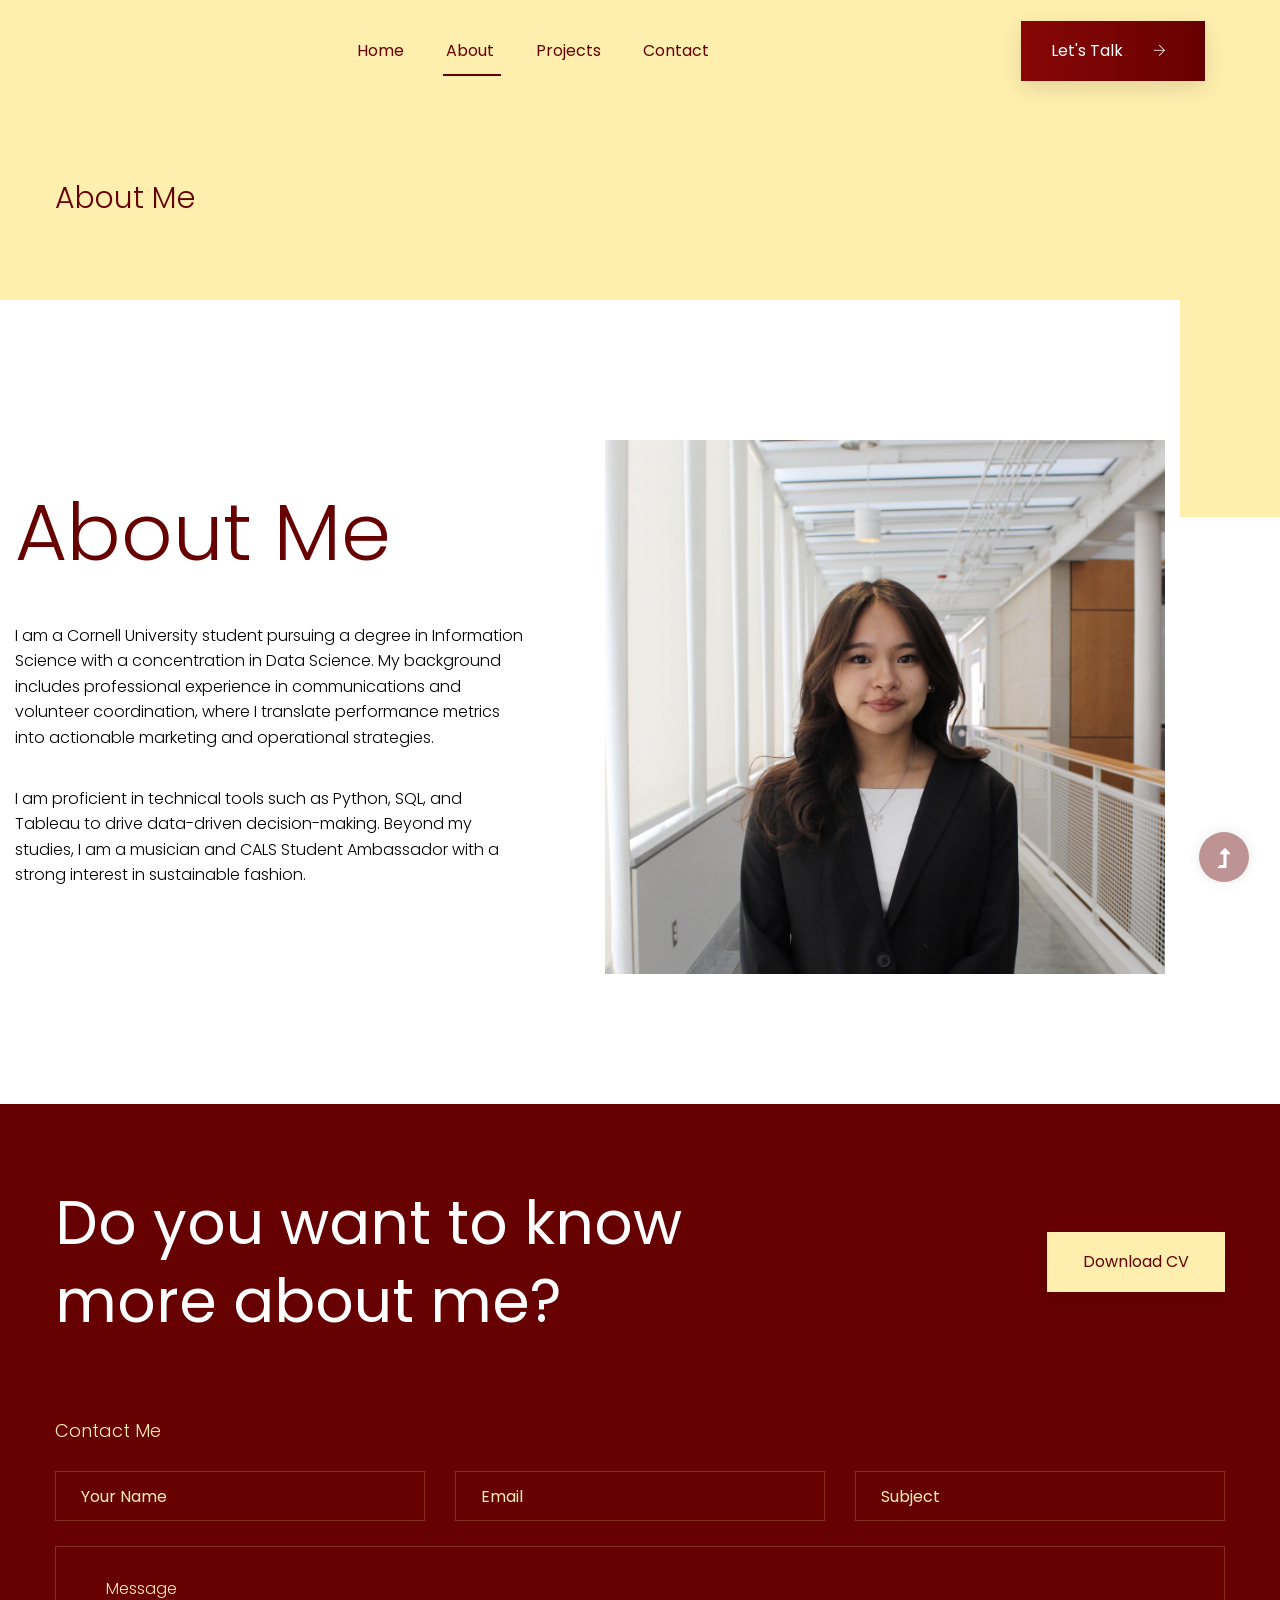
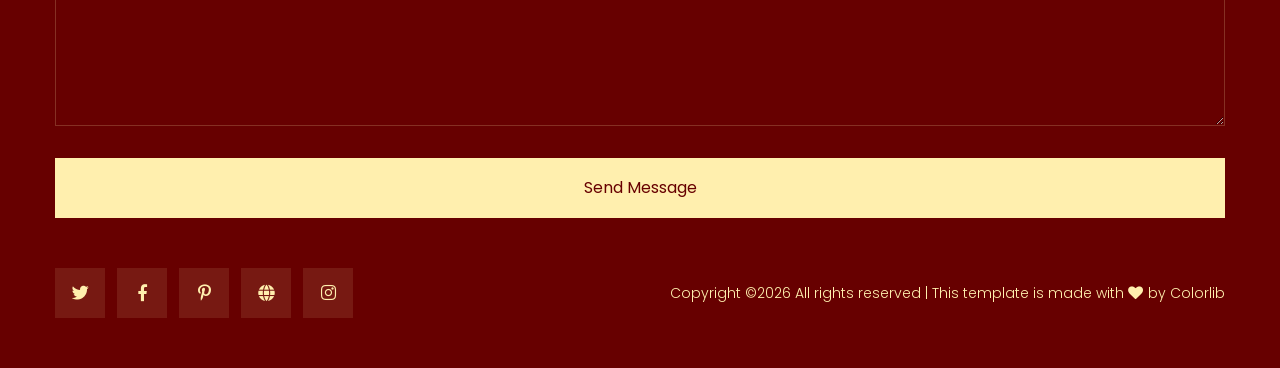
==== about.html @ 83c6fd97 "changesnew12" ====
<!doctype html>
<html class="no-js" lang="zxx">
<head>
    <meta charset="utf-8">
    <meta http-equiv="x-ua-compatible" content="ie=edge">
    <title>About | Elizabeth Hsu</title>
    <meta name="description" content="About Elizabeth Hsu, an Information Science student at Cornell University.">
    <meta name="viewport" content="width=device-width, initial-scale=1">
    <link rel="manifest" href="site.webmanifest">
    <link rel="shortcut icon" type="image/x-icon" href="assets/img/favicon.ico">

	<!-- CSS here -->
	<link rel="stylesheet" href="assets/css/bootstrap.min.css">
	<link rel="stylesheet" href="assets/css/owl.carousel.min.css">
	<link rel="stylesheet" href="assets/css/slicknav.css">
    <link rel="stylesheet" href="assets/css/flaticon.css">
    <link rel="stylesheet" href="assets/css/progressbar_barfiller.css">
    <link rel="stylesheet" href="assets/css/gijgo.css">
    <link rel="stylesheet" href="assets/css/animate.min.css">
    <link rel="stylesheet" href="assets/css/animated-headline.css">
	<link rel="stylesheet" href="assets/css/magnific-popup.css">
	<link rel="stylesheet" href="assets/css/fontawesome-all.min.css">
	<link rel="stylesheet" href="assets/css/themify-icons.css">
	<link rel="stylesheet" href="assets/css/slick.css">
	<link rel="stylesheet" href="assets/css/nice-select.css">
    <link rel="stylesheet" href="assets/css/style.css">
    
</head>
<body>
    <!-- ? Preloader Start -->
    <div id="preloader-active">
        <div class="preloader d-flex align-items-center justify-content-center">
            <div class="preloader-inner position-relative">
                <div class="preloader-circle"></div>
                <div class="preloader-img pere-text">
                    <img src="assets/img/logo/loder.png" alt="">
                </div>
            </div>
        </div>
    </div>
    <!-- Preloader Start -->
    <header>
        <div class="header-area header-transparent">
            <div class="main-header header-sticky">
                <div class="container-fluid">
                    <div class="menu-wrapper d-flex align-items-center justify-content-between">
                        <!-- Logo -->
                        <div class="logo">
                            <a href="index.html"><img src="assets/img/logo/logo.png" alt=""></a>
                        </div>
                        <!-- Main-menu -->
                        <div class="main-menu f-right d-none d-lg-block">
                            <nav>
                                <ul id="navigation">
                                    <li><a href="index.html">Home</a></li>
                                    <li class="active"><a href="about.html">About</a></li>
                                    <li><a href="portfolio.html">Projects</a></li>
                                                                        <li><a href="contact.html">Contact</a></li>
                                </ul>
                            </nav>
                        </div>          
                        <!-- Header-btn -->
                        <div class="header-info-right d-none d-lg-block">
                            <a href="#contact" class="btn header-btn">Let's Talk <i class="ti-arrow-right"></i></a>
                        </div>
                        <!-- Mobile Menu -->
                        <div class="col-12">
                            <div class="mobile_menu d-block d-lg-none"></div>
                        </div>
                    </div>
                </div>
            </div>
        </div>
        <!-- Header End -->
    </header>
    <main>
        <!--? Hero Area Start-->
        <div class="hero-area2 d-flex align-items-center">
            <div class="container">
                <div class="row ">
                    <div class="col-xl-12">
                        <!-- Hero Caption -->
                        <div class="hero-cap pt-100">
                            <h2>About Me</h2>
                        </div>
                    </div>
                </div>
            </div>
        </div>
        <!--Hero Area End-->
        <!--? About 1 Start-->
        <section class="about-area section-padding40">
        <div class="container">
            <div class="row align-items-center">
                <div class="col-xl-6 col-lg-6 col-md-10">
                    <div class="about-caption mb-50">
                        <!-- Section Tittle -->
                        <div class="section-tittle mb-35">
                            <h2>About Me</h2>
                        </div>
                        <p>I am a Cornell University student pursuing a degree in Information Science with a concentration in Data Science. My background includes professional experience in communications and volunteer coordination, where I translate performance metrics into actionable marketing and operational strategies.</p>
                        <p>I am proficient in technical tools such as Python, SQL, and Tableau to drive data-driven decision-making. Beyond my studies, I am a musician and CALS Student Ambassador with a strong interest in sustainable fashion.</p>
                    </div>
                </div>
                <div class="col-lg-6">
                    <div class="about-img">
                        <img src="./assets/img/headshot.jpg" alt="Headshot" class="img-fluid">
                    </div>
                </div>
            </div>

        </div>
        </section>
        <!-- About  End-->
    </main>
    <footer>
        <div class="footer-wrappr">
            <div class="footer-top">
                <!-- Want To work -->
                <section class="wantToWork-area ">
                    <div class="container">
                        <div class="wants-wrapper w-padding2">
                            <div class="row align-items-center justify-content-between">
                                <div class="col-xl-7 col-lg-9 col-md-8">
                                    <div class="wantToWork-caption wantToWork-caption2">
                                        <h2>Do you want to know more about me?</h2>
                                    </div>
                                </div>
                                <div class="col-xl-2 col-lg-3 col-md-4">
                                    <a href="#" class="btn white-btn f-right sm-left">Download CV</a>
                                </div>
                            </div>
                        </div>
                    </div>
                </section>
                <!-- Want To work End -->
                <div class="container">
                    <div class="row">
                        <div class="col-lg-12">
                            <!-- contact-form -->
                            <div id="contact" class="form-wrapper">
                                <div class="row ">
                                    <div class="col-xl-12">
                                        <div class="small-tittle mb-30">
                                            <h4>Contact Me</h4>
                                        </div>
                                    </div>
                                </div>
                                <form id="contact-form" action="#" method="POST">
                                    <div class="row">
                                        <div class="col-lg-4 col-md-6">
                                            <div class="form-box user-icon mb-25">
                                                <input type="text" name="name" placeholder="Your name">
                                            </div>
                                        </div>
                                        <div class="col-lg-4 col-md-6">
                                            <div class="form-box email-icon mb-25">
                                                <input type="text" name="email" placeholder="Email">
                                            </div>
                                        </div>
                                        <div class="col-lg-4 col-md-6">
                                            <div class="form-box email-icon mb-25">
                                                <input type="text" name="email" placeholder="Subject">
                                            </div>
                                        </div>
                                        <div class="col-lg-12">
                                            <div class="form-box message-icon mb-25">
                                                <textarea name="message" id="message" placeholder="Message"></textarea>
                                            </div>
                                            <div class="submit-info">
                                                <button class="submit-btn2" type="submit">Send Message</button>
                                            </div>
                                        </div>
                                    </div>
                                </form> 
                            </div>
                        </div>
                    </div>
                </div>
            </div>
            <!-- footer-bottom area -->
            <div class="footer-bottom-area">
                <div class="container">
                    <div class="footer-border">
                        <div class="row align-items-center">
                            <div class="col-xl-4 col-lg-4">
                                <div class="footer-social">
                                    <a href="#"><i class="fab fa-twitter"></i></a>
                                    <a href="https://bit.ly/sai4ull"><i class="fab fa-facebook-f"></i></a>
                                    <a href="#"><i class="fab fa-pinterest-p"></i></a>
                                    <a href="#"><i class="fas fa-globe"></i></a>
                                    <a href="#"><i class="fab fa-instagram"></i></a>
                                </div>
                            </div>
                            <div class="col-xl-8 col-lg-8">
                                <div class="footer-copy-right f-right">
                                    <p><!-- Link back to Colorlib can't be removed. Template is licensed under CC BY 3.0. -->
  Copyright &copy;<script>document.write(new Date().getFullYear());</script> All rights reserved | This template is made with <i class="fa fa-heart" aria-hidden="true"></i> by <a href="https://colorlib.com" target="_blank">Colorlib</a>
  <!-- Link back to Colorlib can't be removed. Template is licensed under CC BY 3.0. --></p>
                                </div>
                            </div>
                        </div>
                    </div>
                </div>
            </div>
        </div>
    </footer>
    <!-- Scroll Up -->
    <div id="back-top" >
        <a title="Go to Top" href="#"> <i class="fas fa-level-up-alt"></i></a>
    </div>
    <!-- JS here -->

    <script src="./assets/js/vendor/modernizr-3.5.0.min.js"></script>
    <!-- Jquery, Popper, Bootstrap -->
    <script src="./assets/js/vendor/jquery-1.12.4.min.js"></script>
    <script src="./assets/js/popper.min.js"></script>
    <script src="./assets/js/bootstrap.min.js"></script>
    <!-- Jquery Mobile Menu -->
    <script src="./assets/js/jquery.slicknav.min.js"></script>

    <!-- Jquery Slick , Owl-Carousel Plugins -->
    <script src="./assets/js/owl.carousel.min.js"></script>
    <script src="./assets/js/slick.min.js"></script>
    <!-- One Page, Animated-HeadLin -->
    <script src="./assets/js/wow.min.js"></script>
    <script src="./assets/js/animated.headline.js"></script>
    <script src="./assets/js/jquery.magnific-popup.js"></script>

    <!-- Date Picker -->
    <script src="./assets/js/gijgo.min.js"></script>
    <!-- Nice-select, sticky -->
    <script src="./assets/js/jquery.nice-select.min.js"></script>
    <script src="./assets/js/jquery.sticky.js"></script>
    <!-- Progress -->
    <script src="./assets/js/jquery.barfiller.js"></script>
    
    <!-- counter , waypoint,Hover Direction -->
    <script src="./assets/js/jquery.counterup.min.js"></script>
    <script src="./assets/js/waypoints.min.js"></script>
    <script src="./assets/js/jquery.countdown.min.js"></script>
    <script src="./assets/js/hover-direction-snake.min.js"></script>

    <!-- contact js -->
    <script src="./assets/js/contact.js"></script>
    <script src="./assets/js/jquery.form.js"></script>
    <script src="./assets/js/jquery.validate.min.js"></script>
    <script src="./assets/js/mail-script.js"></script>
    <script src="./assets/js/jquery.ajaxchimp.min.js"></script>
    
    <!-- Jquery Plugins, main Jquery -->	
    <script src="./assets/js/plugins.js"></script>
    <script src="./assets/js/main.js"></script>


    
    </body>
</html>
---- assets/css/progressbar_barfiller.css ----
/* Custom Code skills */
.single-skill{
  display: flex;
}

.single-skill span {
	color: #79838b;
	font-size: 13px;
	font-weight: 300;
	letter-spacing: 0;
	margin-bottom: 14px;
	display: block;
}
.single-skill .bar-progress {
	width: 100%;
}
.single-skill .bar-title {
  width: 20%;
  margin-bottom: 19px;
}

.skills-content {
  padding-top: 200px;
  padding-left: 70px;
}

.skills-shape-bg {
  height: 651px;
  width: 868px;
  position: absolute;
  content: "";
  border: 2px solid #4d4d4d;
  left: 40%;
  top: 255px;
}

.skills-shape-bg::before {
  position: absolute;
  content: "";
  height: 465px;
  width: 300px;
  border: 2px solid #4d4d4d;
  left: -35%;
  top: 50%;
  transform: translateY(-50%);
  border-right: 0;
}



/* Default */
.barfiller {
	width: 100%;
	height: 10px;
	background: #f6f9fc;
  position: relative;
  border-radius: 5px;
}

.barfiller .fill {
  display: block;
  position: relative;
  width: 0px;
  height: 100%;
  background: #333;
  z-index: 1;
  border-radius: 5px;
}

.barfiller .tipWrap { display: none; }

.barfiller .tip {
  margin-top: -28px;
  padding: 2px 4px;
  font-size: 16px;
  color: #09cc7f;
  left: 0px;
  position: absolute;
  z-index: 2;
  background: transparent;
  font-weight: 800;
}

.barfiller .tip:after {
  border: solid;
  border-color: rgba(0,0,0,.8) transparent;
  border-width: 6px 6px 0 6px;
  content: "";
  display: block;
  position: absolute;
  left: 9px;
  top: 100%;
  z-index: 9;
  display: none;
  
}
---- assets/css/gijgo.css ----
.gj-button {
    background-color: #f5f5f5;
    border: 1px solid #ddd;
    color: #000;
    border-radius: 3px;
    padding: 6px 10px;
    cursor: pointer;
}

.gj-unselectable {
    -webkit-touch-callout: none;
    -webkit-user-select: none;
    -khtml-user-select: none;
    -moz-user-select: none;
    -ms-user-select: none;
    user-select: none;
}

.gj-row {
    display: -webkit-box;
    display: -ms-flexbox;
    display: flex;
    -ms-flex-wrap: wrap;
    flex-wrap: wrap;
}

.gj-margin-left-5 {
    margin-left: 5px;
}

.gj-margin-left-10 {
    margin-left: 10px;
}

.gj-width-full {
    width: 100%;
}

.gj-cursor-pointer {
    cursor: pointer;
}

.gj-text-align-center {
    text-align: center;
}

.gj-font-size-16 {
    font-size: 16px;
}

.gj-hidden {
    display: none;
}

/** Material Design */
.gj-button-md {
    background: 0 0;
    border: none;
    border-radius: 2px;
    color: rgba(0, 0, 0, 0.87);
    position: relative;
    height: 36px;
    margin: 0;
    min-width: 64px;
    padding: 0 16px;
    display: inline-block;
    font-family: "Roboto","Helvetica","Arial",sans-serif;
    font-size: 1rem;
    font-weight: 500;
    text-transform: uppercase;
    letter-spacing: 0;
    overflow: hidden;
    will-change: box-shadow;
    transition: box-shadow .2s cubic-bezier(.4,0,1,1),background-color .2s cubic-bezier(.4,0,.2,1),color .2s cubic-bezier(.4,0,.2,1);
    outline: none;
    cursor: pointer;
    text-decoration: none;
    text-align: center;
    line-height: 36px;
    vertical-align: middle;
    overflow: hidden;
    -webkit-user-select: none;
    -moz-user-select: none;
    -ms-user-select: none;
    user-select: none;
}

.gj-button-md:hover {
    background-color: rgba(158,158,158,.2);
}

.gj-button-md:disabled {
    color: rgba(0,0,0,.26);
    background: 0 0;
}

.gj-button-md .material-icons,
.gj-button-md .gj-icon {
    vertical-align: middle;
    /*font-size: 1.3rem;
    margin-right: 4px;*/
}

.gj-button-md.gj-button-md-icon {
    width: 24px;
    height: 31px;
    min-width: 24px;
    padding: 0px;
    display: table;
}

.gj-button-md.gj-button-md-icon .material-icons,
.gj-button-md.gj-button-md-icon .gj-icon {
    display: table-cell;
    margin-right: 0px;
    width: 24px;
    height: 24px;
}

.gj-button-md.active {
    background-color: rgba(158,158,158,.4);
}

.gj-button-md-group {
    position: relative;
    display: inline-block;
    vertical-align: middle;
}
.gj-textbox-md {
	/* border: none; */
	/* border-bottom: 1px solid rgba(0,0,0,.42); */
	display: block;
	font-family: "Helvetica","Arial",sans-serif;
	font-size: 16px;
	line-height: 16px;
	/* padding: 4px 0px; */
	margin: 0;
	/* width: 100%; */
	background: 0 0;
	/* text-align: ; */
	color: rgba(0,0,0,.87);
	padding-left: 44px;
	border: 1px solid #dca73a;
	/* padding: 15px 15px; */
	/* text-align: center; */
	width: 177px;
	height: 55px;
	border-radius: 5px;
}
.gj-textbox-md:focus,
.gj-textbox-md:active {
    /* border-bottom: 2px solid rgba(0,0,0,.42); */
    outline: none;
}

.gj-textbox-md::placeholder {
    color: #8e8e8e;
}

.gj-textbox-md:-ms-input-placeholder {
    color: #8e8e8e;
}

.gj-textbox-md::-ms-input-placeholder {
    color: #8e8e8e;
}

.gj-md-spacer-24 {
    min-width: 24px;
    width: 24px;
    display: inline-block;
}

.gj-md-spacer-32 {
    min-width: 32px;
    width: 32px;
    display: inline-block;
}

.gj-modal {
    position: fixed;
    top: 0;
    right: 0;
    bottom: 0;
    left: 0;
    z-index: 1203;
    display: none;
    overflow: hidden;
    -webkit-overflow-scrolling: touch;
    outline: 0;
    background-color: rgba(0, 0, 0, 0.54118);
    transition: 200ms ease opacity;
    will-change: opacity;
}

/* List */
ul.gj-list li [data-role="wrapper"] {
    display: table;
    width: 100%;
}

ul.gj-list li [data-role="checkbox"] {
    display: table-cell;
    vertical-align:middle;
    text-align:center;
}

ul.gj-list li [data-role="image"] {
    display: table-cell;
    vertical-align:middle;
    text-align:center;
}

ul.gj-list li [data-role="display"] {
    display: table-cell;
    vertical-align:middle;
    cursor: pointer;
}

ul.gj-list li [data-role="display"]:empty:before {
  content: "\200b"; /* unicode zero width space character */
}

/* List - Bootstrap */
ul.gj-list-bootstrap {
    padding-left: 0px;
    margin-bottom: 0px;
}

ul.gj-list-bootstrap li {
    padding: 0px;
}

ul.gj-list-bootstrap li [data-role="wrapper"] {
    padding: 0px 10px;
}

ul.gj-list-bootstrap li [data-role="checkbox"] {
    width: 24px;
    padding: 3px;
}

ul.gj-list-bootstrap li [data-role="image"] {
    width: 24px;
    height: 24px;
}

ul.gj-list-bootstrap li [data-role="display"] {
    padding: 8px 0px 8px 4px;
}

.list-group-item.active ul li, .list-group-item.active:focus ul li, .list-group-item.active:hover ul li {
    text-shadow: none;
    color:initial;
}

/* List - Material Design */
ul.gj-list-md {
    padding: 0px;
    list-style: none;
    list-style-type: none;
    line-height: 24px;
    letter-spacing: 0;
    color: #616161; /* Gray 700 */
}

ul.gj-list-md li {
    display: list-item;
    list-style-type: none;
    padding: 0px;
    min-height: unset;
    box-sizing: border-box;
    align-items: center;
    cursor: default;
    overflow: hidden;

    font-family: "Roboto","Helvetica","Arial",sans-serif;
    font-size: 16px;
    font-weight: 400;
    letter-spacing: .04em;
    line-height: 1;
    
    -webkit-flex-direction: row;
    -ms-flex-direction: row;
    flex-direction: row;
    -webkit-flex-wrap: nowrap;
    -ms-flex-wrap: nowrap;
    flex-wrap: nowrap;
}

ul.gj-list-md li [data-role="checkbox"] {
    height: 24px;
    width: 24px;
}

ul.gj-list-md li [data-role="image"] {
    height: 24px;
    width: 24px;
}

ul.gj-list-md li [data-role="display"] {
    padding: 8px 0px 8px 5px;
    order: 0;
    flex-grow: 2;
    text-decoration: none;
    box-sizing: border-box;
    align-items: center;
    text-align: left;
    color: rgba(0,0,0,.87);
}

ul.gj-list-md li.disabled>[data-role="wrapper"]>[data-role="display"] {
    color: #9E9E9E; /* Gray 500 */
}

.gj-list-md-active {
    background: #e0e0e0;
    color: #3f51b5;
}


/* Picker */
.gj-picker {
    position: absolute;
    z-index: 1203;
    background-color: #fff;
}

.gj-picker .selected {
    color: #fff;
}

/* Material Design */
.gj-picker-md {
    font-family: "Roboto","Helvetica","Arial",sans-serif;
    font-size: 16px;
    font-weight: 400;
    letter-spacing: .04em;
    line-height: 1;
    color: rgba(0,0,0,.87);
    border: 1px solid #E0E0E0;
}

.gj-modal .gj-picker-md {
    border: 0px;
}

.gj-picker-md [role="header"] {
    color: rgba(255, 255, 255, 0.54);
    display: flex;
    background: #2196f3;
    align-items: baseline;
    user-select: none;
    justify-content: center;
}

.gj-picker-md [role="footer"] {
    float: right;
    padding: 10px;
}

.gj-picker-md [role="footer"] button.gj-button-md {
    color: #2196f3;
    font-weight: bold;
    font-size: 13px;
}

/* Bootstrap */
.gj-picker-bootstrap {
    border-radius: 4px;
    border: 1px solid #E0E0E0;
}

.gj-picker-bootstrap .selected {
    color: #888;
}

.gj-picker-bootstrap [role="header"] {
    background: #eee;
    color: #AAA;
}
@font-face {
    font-family: 'gijgo-material';
    src: url('../fonts/gijgo-material.eot?235541');
    src: url('../fonts/gijgo-material.eot?235541#iefix') format('embedded-opentype'), url('../fonts/gijgo-material.ttf?235541') format('truetype'), url('../fonts/gijgo-material.woff?235541') format('woff'), url('../fonts/gijgo-material.svg?235541#gijgo-material') format('svg');
    font-weight: normal;
    font-style: normal;
}

.gj-icon {
    /* use !important to prevent issues with browser extensions that change fonts */
    font-family: 'gijgo-material' !important;
    font-size: 24px;
    speak: none;
    font-style: normal;
    font-weight: normal;
    font-variant: normal;
    text-transform: none;
    line-height: 1;
    /* Enable Ligatures ================ */
    letter-spacing: 0;
    -webkit-font-feature-settings: "liga";
    -moz-font-feature-settings: "liga=1";
    -moz-font-feature-settings: "liga";
    -ms-font-feature-settings: "liga" 1;
    font-feature-settings: "liga";
    -webkit-font-variant-ligatures: discretionary-ligatures;
    font-variant-ligatures: discretionary-ligatures;
    /* Better Font Rendering =========== */
    -webkit-font-smoothing: antialiased;
    -moz-osx-font-smoothing: grayscale;
}

.gj-icon.undo:before {
    content: "\e900";
}

.gj-icon.vertical-align-top:before {
    content: "\e901";
}

.gj-icon.vertical-align-center:before {
    content: "\e902";
}

.gj-icon.vertical-align-bottom:before {
    content: "\e903";
}

.gj-icon.arrow-dropup:before {
    content: "\e904";
}

.gj-icon.clock:before {
    content: "\e905";
}

.gj-icon.refresh:before {
    content: "\e906";
}

.gj-icon.last-page:before {
    content: "\e907";
}

.gj-icon.first-page:before {
    content: "\e908";
}

.gj-icon.cancel:before {
    content: "\e909";
}

.gj-icon.clear:before {
    content: "\e90a";
}

.gj-icon.check-circle:before {
    content: "\e90b";
}

.gj-icon.delete:before {
    content: "\e90c";
}

.gj-icon.arrow-upward:before {
    content: "\e90d";
}

.gj-icon.arrow-forward:before {
    content: "\e90e";
}

.gj-icon.arrow-downward:before {
    content: "\e90f";
}

.gj-icon.arrow-back:before {
    content: "\e910";
}

.gj-icon.list-numbered:before {
    content: "\e911";
}

.gj-icon.list-bulleted:before {
    content: "\e912";
}

.gj-icon.indent-increase:before {
    content: "\e913";
}

.gj-icon.indent-decrease:before {
    content: "\e914";
}

.gj-icon.redo:before {
    content: "\e915";
}

.gj-icon.align-right:before {
    content: "\e916";
}

.gj-icon.align-left:before {
    content: "\e917";
}

.gj-icon.align-justify:before {
    content: "\e918";
}

.gj-icon.align-center:before {
    content: "\e919";
}

.gj-icon.strikethrough:before {
    content: "\e91a";
}

.gj-icon.italic:before {
    content: "\e91b";
}

.gj-icon.underlined:before {
    content: "\e91c";
}

.gj-icon.bold:before {
    content: "\e91d";
}

.gj-icon.arrow-dropdown:before {
    content: "\e91e";
}

.gj-icon.done:before {
    content: "\e91f";
}

.gj-icon.pencil:before {
    content: "\e920";
}

.gj-icon.minus:before {
    content: "\e921";
}

.gj-icon.plus:before {
    content: "\e922";
}

.gj-icon.chevron-up:before {
    content: "\e923";
}

.gj-icon.chevron-right:before {
    content: "\e924";
}

.gj-icon.chevron-down:before {
    content: "\e925";
}

.gj-icon.chevron-left:before {
    content: "\e926";
}

.gj-icon.event:before {
    content: "\e927";
}
.gj-draggable {
    cursor: move;
}
.gj-resizable-handle {
    position: absolute;
    font-size: 0.1px;
    display: block;
    -ms-touch-action: none;
    touch-action: none;
    z-index: 1203;
}

.gj-resizable-n {
    cursor: n-resize;
    height: 7px;
    width: 100%;
    top: -5px;
    left: 0;
}
.gj-resizable-e {
    cursor: e-resize;
    width: 7px;
    right: -5px;
    top: 0;
    height: 100%;
}
.gj-resizable-s {
    cursor: s-resize;
    height: 7px;
    width: 100%;
    bottom: -5px;
    left: 0;
}
.gj-resizable-w {
	cursor: w-resize;
	width: 7px;
	left: -5px;
	top: 0;
	height: 100%;
}
.gj-resizable-se {
	cursor: se-resize;
	width: 12px;
	height: 12px;
	right: 1px;
	bottom: 1px;
}
.gj-resizable-sw {
	cursor: sw-resize;
	width: 9px;
	height: 9px;
	left: -5px;
	bottom: -5px;
}
.gj-resizable-nw {
	cursor: nw-resize;
	width: 9px;
	height: 9px;
	left: -5px;
	top: -5px;
}
.gj-resizable-ne {
	cursor: ne-resize;
	width: 9px;
	height: 9px;
	right: -5px;
	top: -5px;
}

.gj-dialog-footer {
    position: absolute;
    bottom: 0px;
    width: 100%;
    margin-top: 0px;
}

.gj-dialog-scrollable [data-role="body"] {
    overflow-x: hidden;
    overflow-y: scroll;
}

/** Bootstrap 3 **/
.gj-dialog-bootstrap {
    overflow: hidden;
    z-index: 1202;
}

.gj-dialog-bootstrap [data-role="title"] {
    display: inline;
}
.gj-dialog-bootstrap [data-role="close"] {
    line-height: 1.42857143;
}

/** Bootstrap 4 **/
.gj-dialog-bootstrap4 {
    overflow: hidden;
    z-index: 1202;
}

.gj-dialog-bootstrap4 [data-role="title"] {
    display: inline;
}
.gj-dialog-bootstrap4 [data-role="close"] {
    line-height: 1.5;
}

/** Material Design **/
.gj-dialog-md {
    background-color: #FFF;
    overflow: hidden;
    border: none;
    box-shadow: 0 11px 15px -7px rgba(0,0,0,.2), 0 24px 38px 3px rgba(0,0,0,.14), 0 9px 46px 8px rgba(0,0,0,.12);
    box-sizing: border-box;
    position: relative;
    display: -webkit-box;
    display: -webkit-flex;
    display: -ms-flexbox;
    display: flex;
    -webkit-box-orient: vertical;
    -webkit-box-direction: normal;
    -webkit-flex-direction: column;
    -ms-flex-direction: column;
    flex-direction: column;
    -webkit-background-clip: padding-box;
    background-clip: padding-box;
    outline: 0;
    z-index: 1202;
}

.gj-dialog-md-header {
    padding: 24px 24px 0px 24px;
    font-family: "Roboto","Helvetica","Arial",sans-serif;
}

.gj-dialog-md-title {
    margin: 0;
    font-weight: 400;
    display: inline;
    line-height: 28px;
    font-size: 20px;
}

.gj-dialog-md-close {
    -webkit-appearance: none;
    padding: 0;
    cursor: pointer;
    background: 0 0;
    border: 0;
    float: right;
    line-height: 28px;
    font-size: 28px;
}

.gj-dialog-md-body {
    padding: 20px 24px 24px 24px;
    color: rgba(0,0,0,.54);
    font-family: "Helvetica","Arial",sans-serif;
    font-size: 14px;
    font-weight: 400;
    line-height: 20px;
}

.gj-dialog-md-footer {
    padding: 8px 8px 8px 24px;
    display: -webkit-flex;
    display: -ms-flexbox;
    display: flex;
    -webkit-flex-direction: row-reverse;
    -ms-flex-direction: row-reverse;
    flex-direction: row-reverse;
    -webkit-flex-wrap: wrap;
    -ms-flex-wrap: wrap;
    flex-wrap: wrap;

    box-sizing: border-box;
}

.gj-dialog-md-footer>*:first-child {
    margin-right: 0;
}

.gj-dialog-md-footer>* {
    margin-right: 8px;
    height: 36px;
}
DIV.gj-grid-wrapper {
    margin: auto;
    position: relative;
    clear:both;
    z-index: 1;
}

TABLE.gj-grid {
    margin: auto;    
    border-collapse: collapse;
    width: 100%;
    table-layout: fixed;
}

TABLE.gj-grid THEAD TH [data-role="selectAll"] {
    margin: auto;
}

TABLE.gj-grid THEAD TH [data-role="title"] {
    display: inline-block;
}

TABLE.gj-grid THEAD TH [data-role="sorticon"] {
    display: inline-block;
}

TABLE.gj-grid THEAD TH {
    overflow: hidden;
    text-overflow: ellipsis;
}

TABLE.gj-grid.autogrow-header-row THEAD TH {
    overflow: auto;
    text-overflow: initial;
    white-space: pre-wrap;
    -ms-word-break: break-word;
    word-break: break-word;
}

TABLE.gj-grid > tbody > tr > td {
    overflow: hidden;
    position: relative;
}

table.gj-grid tbody div[data-role="display"] {
    vertical-align: middle;
    text-indent: 0;
    white-space: pre-wrap;
    -ms-word-break: break-word;
    word-break: break-word;
}

table.gj-grid.fixed-body-rows tbody div[data-role="display"] {
    overflow: hidden;
    text-overflow: ellipsis;
    white-space: nowrap;
    -ms-word-break: initial;
    word-break: initial;
}

table.gj-grid tfoot DIV[data-role="display"] {
    vertical-align: middle;
    text-indent: 0;
    display: flex;
}

TABLE.gj-grid .fa {
    padding: 2px;
}

TABLE.gj-grid > tbody > tr > td > div {
    padding: 2px;
    overflow: hidden;
}

DIV.gj-grid-wrapper DIV.gj-grid-loading-cover
{
    background: #BBBBBB;
    opacity: 0.5;
    position: absolute;
    vertical-align: middle;
}

DIV.gj-grid-wrapper DIV.gj-grid-loading-text
{
    position: absolute;
    font-weight: bold;
}

/* Bootstrap Theme */
table.gj-grid-bootstrap thead th {
    background-color: #f5f5f5;
    vertical-align:middle;
}

table.gj-grid-bootstrap thead th [data-role="sorticon"] {
    margin-left: 5px;
}

table.gj-grid-bootstrap thead th [data-role="sorticon"] i.gj-icon,
table.gj-grid-bootstrap thead th [data-role="sorticon"] i.material-icons {
    position: absolute;
    font-size: 20px;
    top: 15px;
}

table.gj-grid-bootstrap tbody tr td div[data-role="display"] {
    padding: 0px;
}

.gj-grid-bootstrap-4 .gj-checkbox-bootstrap {
    display: inline-block;
    padding-top: 2px;
}

.gj-grid-bootstrap-4 tbody tr.active {
    background-color: rgba(0,0,0,.075);
}

/* Material Design Theme */
.gj-grid-md {
    position: relative;
    border: 1px solid #e0e0e0;
    border-collapse: collapse;
    white-space: nowrap;
    font-size: 13px;
    font-family: "Roboto","Helvetica","Arial",sans-serif;
    background-color: #fff;
}

.gj-grid-md td:first-of-type, .gj-grid-md th:first-of-type {
    padding-left: 24px;
}

.gj-grid-md th {
    position: relative;
    vertical-align: bottom;
    font-weight: 700;
    line-height: 31px;
    letter-spacing: 0;
    height: 56px;
    font-size: 12px;
    color: rgba(0,0,0,.54);
    padding-bottom: 8px;
    box-sizing: border-box;
    padding: 12px 18px;
    text-align: right;
}

.gj-grid-md td {
    position: relative;
    height: 48px;
    border-top: 1px solid #e0e0e0;
    border-bottom: 1px solid #e0e0e0;
    padding: 12px 18px;
    box-sizing: border-box;
    text-align: left;
    color: rgba(0,0,0,.87);
}

.gj-grid-md tbody tr {
    position: relative;
    height: 48px;
    transition-duration: .28s;
    transition-timing-function: cubic-bezier(.4,0,.2,1);
    transition-property: background-color;
}

.gj-grid-md tbody tr:hover {
    background-color: #EEEEEE; /* Gray 200 */
}

.gj-grid-md tbody tr.gj-grid-md-select {
    background-color: #F5F5F5; /* Grey 100 */
}


table.gj-grid-md thead th [data-role="sorticon"] {
    margin-left: 5px;
}

table.gj-grid-md thead th [data-role="sorticon"] i.gj-icon,
table.gj-grid-md thead th [data-role="sorticon"] i.material-icons {
    position: absolute;
    font-size: 16px;
    top: 19px;
}

table.gj-grid-md thead th.gj-grid-select-all {
    padding-bottom: 3px;
}
/* Hide all prioritized columns by default */
@media only all {
	th.display-1120,
	td.display-1120,
	th.display-960,
	td.display-960,
	th.display-800,
	td.display-800,
	th.display-640,
	td.display-640,
	th.display-480,
	td.display-480,
	th.display-320,
	td.display-320 {
		display: none;
	}
}

/* Show at 320px (20em x 16px) */
@media screen and (min-width: 20em) {
	TABLE.gj-grid-bootstrap th.display-320,
	TABLE.gj-grid-bootstrap td.display-320 {
		display: table-cell;
	}
}
/* Show at 480px (30em x 16px) */
@media screen and (min-width: 30em) {
	TABLE.gj-grid-bootstrap th.display-480,
	TABLE.gj-grid-bootstrap td.display-480 {
		display: table-cell;
	}
}
/* Show at 640px (40em x 16px) */
@media screen and (min-width: 40em) {
	TABLE.gj-grid-bootstrap th.display-640,
	TABLE.gj-grid-bootstrap td.display-640 {
		display: table-cell;
	}
}
/* Show at 800px (50em x 16px) */
@media screen and (min-width: 50em) {
	TABLE.gj-grid-bootstrap th.display-800,
	TABLE.gj-grid-bootstrap td.display-800 {
		display: table-cell;
	}
}
/* Show at 960px (60em x 16px) */
@media screen and (min-width: 60em) {
	TABLE.gj-grid-bootstrap th.display-960,
	TABLE.gj-grid-bootstrap td.display-960 {
		display: table-cell;
	}
}
/* Show at 1,120px (70em x 16px) */
@media screen and (min-width: 70em) {
	TABLE.gj-grid-bootstrap th.display-1120,
	TABLE.gj-grid-bootstrap td.display-1120 {
		display: table-cell;
	}
}

/* Material Design Theme */
.gj-grid-md tfoot tr th {
    padding-right: 14px;
}

.gj-grid-md tfoot tr[data-role="pager"] .gj-grid-mdl-pager-label {
    padding-left: 5px;
    padding-right: 5px;
}

.gj-grid-md tfoot tr[data-role="pager"] .gj-dropdown-md {
    margin-left: 12px;
}

.gj-grid-md tfoot tr[data-role="pager"] .gj-dropdown-md [role="presenter"] {
    font-size: 12px;
    font-weight: bold;
    color: rgba(0,0,0,.54);
}

.gj-grid-md tfoot tr[data-role="pager"] .gj-dropdown-md [role="presenter"] [role="display"] {
    text-align: right;
}

.gj-grid-md tfoot tr[data-role="pager"] .gj-grid-md-limit-select {
    margin-left: 10px;
    font-size: 12px;
    font-weight: bold;
    color: rgba(0,0,0,.54);
}

/* Bootstrap */
.gj-grid-bootstrap tfoot tr[data-role="pager"] th {
    line-height: 30px;
    background-color: #f5f5f5;
}

.gj-grid-bootstrap tfoot tr[data-role="pager"] th > div > div {
    margin-right: 5px;
}

.gj-grid-bootstrap tfoot tr[data-role="pager"] th > div > button {
    margin-right: 5px;
}

.gj-grid-bootstrap-4 tfoot tr[data-role="pager"] th > div button {
    height: 34px;
}

.gj-grid-bootstrap-4 tfoot tr[data-role="pager"] th div .gj-dropdown-bootstrap-4 .gj-dropdown-expander-mi .gj-icon {
    top: 5px;
}

.gj-grid-bootstrap-3 tfoot tr[data-role="pager"] th > div > input {
    margin-right: 5px;
    width: 40px;
    text-align: right;
    display: inline-block;
    font-weight: bold;
}

.gj-grid-bootstrap-4 tfoot tr[data-role="pager"] th > div > div.input-group {
    width: 40px;
}

.gj-grid-bootstrap-4 tfoot tr[data-role="pager"] th > div > div.input-group input {
    text-align: right;
    font-weight: bold;
    height: 34px;
    padding-top: 2px;
    padding-bottom: 6px;
}

.gj-grid-bootstrap tfoot tr[data-role="pager"] th > div > select {
    display: inline-block;
    margin-right: 5px;
    width: 60px;
}

.gj-grid-bootstrap tfoot tr[data-role="pager"] th .gj-dropdown-bootstrap .gj-list-bootstrap [data-role="display"] {
    line-height: 14px;
}

.gj-grid-bootstrap tfoot tr[data-role="pager"] th .gj-dropdown-bootstrap [role="presenter"] [role="display"] {
    font-weight: bold;
}

.gj-grid-bootstrap tfoot tr[data-role="pager"] th .gj-dropdown-bootstrap-3 [role="presenter"] {
    padding: 2px 8px;
}

.gj-grid-bootstrap tfoot tr[data-role="pager"] th .gj-dropdown-bootstrap-4 [role="presenter"] {
    padding: 1px 8px;
}
.gj-grid thead tr th div.gj-grid-column-resizer-wrapper {
    position: relative;
    width: 100%;
    height: 0px; 
    top: 0px; 
    left: 0px; 
    padding: 0px;
}

span.gj-grid-column-resizer {
    position: absolute;
    right: 0px;
    width: 10px;
    top: -100px;
    height: 300px;
    z-index: 1203;
    cursor: e-resize;
}

.gj-grid-resize-cursor {
    cursor: e-resize;
}
.gj-grid-md tbody tr.gj-grid-top-border td {
  border-top: 2px solid #777;
}
.gj-grid-md tbody tr.gj-grid-bottom-border td {
  border-bottom: 2px solid #777;
}

.gj-grid-bootstrap tbody tr.gj-grid-top-border td {
  border-top: 2px solid #777;
}
.gj-grid-bootstrap tbody tr.gj-grid-bottom-border td {
  border-bottom: 2px solid #777;
}
.gj-grid-md thead tr th.gj-grid-left-border,
.gj-grid-md tbody tr td.gj-grid-left-border
{
    border-left: 3px solid #777;
}
.gj-grid-md thead tr th.gj-grid-right-border,
.gj-grid-md tbody tr td.gj-grid-right-border
{
    border-right: 3px solid #777;
}

.gj-grid-bootstrap thead tr th.gj-grid-left-border,
.gj-grid-bootstrap tbody tr td.gj-grid-left-border
{
    border-left: 5px solid #ddd;
}
.gj-grid-bootstrap thead tr th.gj-grid-right-border,
.gj-grid-bootstrap tbody tr td.gj-grid-right-border
{
    border-right: 5px solid #ddd;
}
.gj-dirty {
    position: absolute;
    top: 0px;
    left: 0px;
    border-style: solid;
    border-width: 3px;
    border-color: #f00 transparent transparent #f00;
    padding: 0;
    overflow: hidden;
    vertical-align: top;
}

/* Material Design */
.gj-grid-md tbody tr td.gj-grid-management-column {
    padding: 3px;
}

.gj-grid-md tbody tr td[data-mode="edit"] {
    padding: 0px 18px;
}

.gj-grid-md tbody .gj-dropdown-md [role="presenter"] [role="display"] {
    padding: 0px;
}

/* Bootstrap */
.gj-grid-bootstrap tbody tr td[data-mode="edit"] {
    padding: 0px;
}

.gj-grid-bootstrap tbody tr td[data-mode="edit"] [data-role="edit"] {
    padding: 0px;
}

/* Bootstrap 3 */
.gj-grid-bootstrap-3 tbody tr td.gj-grid-management-column {
    padding: 3px;
}

.gj-grid-bootstrap-3 tbody tr td[data-mode="edit"] {
    height: 38px;
}

.gj-grid-bootstrap-3 tbody tr td[data-mode="edit"] [data-role="edit"] input[type="text"] {
    height: 37px;
    padding: 8px;
}

.gj-grid-bootstrap-3 tbody tr td[data-mode="edit"] .gj-dropdown-bootstrap [role="presenter"] {
    border: 0px;
    border-radius: 0px;
    height: 37px;
    padding-left: 8px;
}

.gj-grid-bootstrap-3 tbody tr td[data-mode="edit"] .gj-datepicker-bootstrap {
    height: 37px;
}

.gj-grid-bootstrap-3 tbody tr td[data-mode="edit"] .gj-datepicker-bootstrap [role="input"] {
    height: 37px;
    border:0px;
    border-radius: 0px;
}

.gj-grid-bootstrap-3 tbody tr td[data-mode="edit"] .gj-datepicker-bootstrap [role="right-icon"] {
    border:0px;
    border-radius: 0px;
}

.gj-grid-bootstrap-3 tbody tr td[data-mode="edit"] .gj-checkbox-bootstrap {
    display: inline-block;
    padding-top: 10px;
    height: 32px;
}

/* Bootstrap 4 */
.gj-grid-bootstrap-4 tbody tr td.gj-grid-management-column {
    padding: 6px;
}

.gj-grid-bootstrap-4 tbody tr td[data-mode="edit"] [data-role="edit"] input[type="text"] {
    height: 48px;
    padding-left: 12px;
}

.gj-grid-bootstrap-4 tbody tr td[data-mode="edit"] .gj-dropdown-bootstrap [role="presenter"] {
    border: 0px;
    border-radius: 0px;
    height: 48px;
    padding-left: 12px;
    font-family: -apple-system,system-ui,BlinkMacSystemFont,"Segoe UI",Roboto,"Helvetica Neue",Arial,sans-serif;
}

.gj-grid-bootstrap-4 tbody tr td[data-mode="edit"] .gj-dropdown-bootstrap-4 [role="expander"].gj-dropdown-expander-mi .gj-icon,
.gj-grid-bootstrap-4 tbody tr td[data-mode="edit"] .gj-dropdown-bootstrap-4 [role="expander"].gj-dropdown-expander-mi .material-icons {
    top: 13px;
}

.gj-grid-bootstrap-4 tbody tr td[data-mode="edit"] .gj-datepicker-bootstrap {
    height: 48px;
}

.gj-grid-bootstrap-4 tbody tr td[data-mode="edit"] .gj-datepicker-bootstrap [role="input"] {
    height: 48px;
    border:0px;
    border-radius: 0px;
}

.gj-grid-bootstrap-4 tbody tr td[data-mode="edit"] .gj-datepicker-bootstrap [role="right-icon"] {
    background-color: #fff;
}

.gj-grid-bootstrap-4 tbody tr td[data-mode="edit"] .gj-datepicker-bootstrap [role="right-icon"] button {
    border: 0px;
    border-radius: 0px;
    width: 43px;
    position: relative;
}

.gj-grid-bootstrap-4 tbody tr td[data-mode="edit"] .gj-datepicker-bootstrap [role="right-icon"] .gj-icon,
.gj-grid-bootstrap-4 tbody tr td[data-mode="edit"] .gj-datepicker-bootstrap [role="right-icon"] .material-icons {
    top: 13px;
    left: 10px;
    font-size: 24px;
}

.gj-grid-bootstrap-4 tbody tr td[data-mode="edit"] .gj-checkbox-bootstrap {
    display: inline-block;
    padding-top: 15px;
    height: 42px;
}
.gj-grid-md thead tr[data-role="filter"] th {
    border-top: 1px solid #e0e0e0;
}

div.gj-grid-wrapper div.gj-grid-bootstrap-toolbar {
    background-color: #f5f5f5;
    padding: 8px;
    font-weight: bold;
    border: 1px solid #ddd;
}

div.gj-grid-wrapper div.gj-grid-bootstrap-4-toolbar {
    background-color: #f5f5f5;
    padding: 12px;
    font-weight: bold;
    border: 1px solid #ddd;
}

div.gj-grid-wrapper div.gj-grid-md-toolbar {
    font-weight: bold;
    font-size: 24px;
    font-family: "Helvetica","Arial",sans-serif;
    background-color: rgb(255, 255, 255);
    
    border-top: 1px solid #e0e0e0;
    border-left: 1px solid #e0e0e0;
    border-right: 1px solid #e0e0e0;
    border-bottom: 0px;
    border-collapse: collapse;

    padding: 0 18px 0px 18px;
    line-height: 56px;
}
table.gj-grid-scrollable tbody {
    overflow-y: auto;
    overflow-x: hidden;
    display: block;
}

/* Material Design */
table.gj-grid-md.gj-grid-scrollable {
    border-bottom: 0px;
}

table.gj-grid-md.gj-grid-scrollable tbody {
    border-right: 1px solid #e0e0e0;
    border-bottom: 1px solid #e0e0e0;
}

table.gj-grid-md.gj-grid-scrollable tfoot {
    border-bottom: 1px solid #e0e0e0;
}

/* Bootstrap 3 */
table.gj-grid-bootstrap.gj-grid-scrollable {
    border-bottom: 0px;
}

table.gj-grid-bootstrap.gj-grid-scrollable tbody {
    border-right: 1px solid #ddd;
    border-bottom: 1px solid #ddd;
}

table.gj-grid-bootstrap.gj-grid-scrollable tbody tr[data-role="row"]:first-child td {
    border-top: 0px;
}

table.gj-grid-bootstrap.gj-grid-scrollable tbody tr[data-role="row"] td:first-child {
    border-left: 0px;
}

table.gj-grid-bootstrap.gj-grid-scrollable tbody tr[data-role="row"] td:last-child {
    border-right: 0px;
}

table.gj-grid-bootstrap.gj-grid-scrollable tfoot {
    border-bottom: 1px solid #ddd;
}

ul.gj-list li [data-role="spacer"] {
    display: table-cell;
}

ul.gj-list li [data-role="expander"] {
    display: table-cell;
    vertical-align:middle;
    text-align:center;
    cursor: pointer;
}

[data-type="tree"] ul li [data-role="expander"].gj-tree-material-icons-expander {
    width: 24px;
}

[data-type="tree"] ul li [data-role="expander"].gj-tree-font-awesome-expander {
    width: 24px;
}

[data-type="tree"] ul li [data-role="expander"].gj-tree-glyphicons-expander {
    width: 24px;
}

[data-type="tree"] ul li [data-role="expander"].gj-tree-glyphicons-expander .glyphicon {
    top: 4px;
    height: 24px;
}

/* Bootstrap Theme */
.gj-tree-bootstrap-3 ul.gj-list-bootstrap li {
    border: 0px;
    border-radius: 0px;
    color: #333;
}

.gj-tree-bootstrap-3 ul.gj-list-bootstrap li.active {
    color: #fff;
}

.gj-tree-bootstrap-3 ul.gj-list-bootstrap li.disabled {
    color: #777;
    background-color: #eee;
}

.gj-tree-bootstrap-4 ul.gj-list-bootstrap li {
    border: 0px;
    border-radius: 0px;
    color: #212529;
}

.gj-tree-bootstrap-4 ul.gj-list-bootstrap li.active {
    color: #fff;
}

.gj-tree-bootstrap-4 ul.gj-list-bootstrap li.disabled {
    color: #868e96;
}

.gj-tree-bootstrap-4 ul.gj-list-bootstrap li ul.gj-list-bootstrap {
    width: 100%;
}

.gj-tree-bootstrap-border ul.gj-list-bootstrap li {
    border: 1px solid #ddd;
}

.gj-tree-bootstrap-border ul.gj-list-bootstrap li ul.gj-list-bootstrap li {
    border-left: 0px;
    border-right: 0px;
}

.gj-tree-bootstrap-border ul.gj-list-bootstrap li:first-child {
    border-top-left-radius: 4px;
    border-top-right-radius: 4px;
}

.gj-tree-bootstrap-border ul.gj-list-bootstrap li:last-child {
    border-bottom-left-radius: 4px;
    border-bottom-right-radius: 4px;
}

.gj-tree-bootstrap-border ul.gj-list-bootstrap li ul.gj-list-bootstrap li:first-child {
    border-top-left-radius: 0px;
    border-top-right-radius: 0px;
}

.gj-tree-bootstrap-border ul.gj-list-bootstrap li ul.gj-list-bootstrap li:last-child {
    border-bottom: 0px;
    border-bottom-left-radius: 0px;
    border-bottom-right-radius: 0px;
}

ul.gj-list-bootstrap li [data-role="expander"].gj-tree-material-icons-expander {
    padding-top: 8px;
    padding-bottom: 4px;
}

ul.gj-list-bootstrap li [data-role="expander"].gj-tree-material-icons-expander .gj-icon {
    width: 24px;
    height: 24px;
}

/* Material Design Theme */
ul.gj-list-md li.disabled > [data-role="wrapper"] > [data-role="expander"] {
    color: #9E9E9E; /* Gray 500 */
}

.gj-tree-md-border ul.gj-list-md li {
    border: 1px solid #616161; /* Gray 700 */
    margin-bottom: -1px;
}

.gj-tree-md-border ul.gj-list-md li ul.gj-list-md li {
    border-left: 0px;
    border-right: 0px;
}

.gj-tree-md-border ul.gj-list-md li ul.gj-list-md li:last-child {
    border-bottom: 0px;
}
.gj-tree-drop-above {    
    border-top: 1px solid #000;
}

.gj-tree-drop-below {
    border-bottom: 1px solid #000;
}

.gj-tree-bootstrap-3 ul.gj-list-bootstrap li [data-role="wrapper"].drop-above {
    border-top: 2px solid #000;
}

.gj-tree-bootstrap-3 ul.gj-list-bootstrap li [data-role="wrapper"].drop-below {
    border-bottom: 2px solid #000;
}

.gj-tree-bootstrap-4 ul.gj-list-bootstrap li [data-role="wrapper"].drop-above {
    border-top: 2px solid #000;
}

.gj-tree-bootstrap-4 ul.gj-list-bootstrap li [data-role="wrapper"].drop-below {
    border-bottom: 2px solid #000;
}

.gj-tree-drag-el {
    padding: 0px;
    margin: 0px;
    z-index: 1203;
}

.gj-tree-drag-el li {
    padding: 0px;
    margin: 0px;
}

.gj-tree-drag-el [data-role="wrapper"] {
    cursor: move;
    display: table;
}

.gj-tree-drag-el [data-role="indicator"] {
    width: 14px;
    padding: 0px 3px;
    display: table-cell;
    vertical-align: middle;
    text-align: center;
}

.gj-tree-bootstrap-drag-el li.list-group-item {
    border: 0px;
    background: unset;
}

.gj-tree-bootstrap-drag-el [data-role="indicator"] {
    width: 24px;
    height: 24px;
    padding: 0px;
}

.gj-tree-md-drag-el [data-role="indicator"] {
    width: 24px;
    height: 24px;
    padding: 0px;
}
/* Bootstrap */
.gj-checkbox-bootstrap {
    min-width: 0;
    font-size: 0;
    font-weight: normal;
    margin: 0px;
    text-align: center;
    width: 18px;
    height: 18px;
    position: relative;
    display: inline;
}

.gj-checkbox-bootstrap input[type="checkbox"] {
    display: none;
    margin-bottom: -12px;
}

.gj-checkbox-bootstrap span {
    background: #fff;
    display: block;
    content: " ";
    width: 18px;
    height: 18px;
    line-height: 11px;
    font-size: 11px;
    padding: 2px;
    color: #555555;
    border: 1px solid #CCCCCC;
    border-radius: 3px;
    transition: box-shadow 0.2s linear, border-color 0.2s linear;
    cursor: pointer;
    margin: auto;
}

.gj-checkbox-bootstrap input[type="checkbox"]:focus + span:before {
    outline: 0;
    box-shadow: 0 0 0 0 #66afe9, 0 0 6px rgba(102, 175, 233, .6);
    border-color: #66afe9;
}

.gj-checkbox-bootstrap input[type="checkbox"][disabled] + span {
    opacity: 0.6;
    cursor: not-allowed;
}

/* Bootstrap 4 */
.gj-checkbox-bootstrap.gj-checkbox-bootstrap-4 span {
    line-height: 16px;
    padding: 0px;
}

.gj-checkbox-bootstrap-4.gj-checkbox-material-icons input[type="checkbox"]:checked + span:after {
    font-size: 16px;
}

.gj-checkbox-bootstrap-4.gj-checkbox-material-icons input[type="checkbox"]:indeterminate + span:after {
    font-size: 16px;
}

/* Material Design */
.gj-checkbox-md {
    min-width: 0;
    font-size: 0;
    font-weight: normal;
    margin: 0px;
    text-align: center;
    width: 16px;
    height: 16px;
    position: relative;
}

.gj-checkbox-md input[type="checkbox"] {
    display: none;
    margin-bottom: -12px;
}

.gj-checkbox-md span {
    display: inline-block;
    box-sizing: border-box;
    width: 16px;
    height: 16px;
    margin: 0;
    cursor: pointer;
    overflow: hidden;
    border: 2px solid #616161; /* Gray 700 */
    border-radius: 2px;
    z-index: 2;
}

.gj-checkbox-md input[type="checkbox"]:checked + span {
    border: 2px solid #536DFE; /* Indigo A200 */
}

.gj-checkbox-md input[type="checkbox"]:checked + span:after {
    color: #FFF;
    background-color: #536DFE; /* Indigo A200 */
    position: absolute;
    left: 1px;
    top: -15px;
}

.gj-checkbox-md input[type="checkbox"]:indeterminate + span {
    border: 2px solid #616161; /* Gray 700 */
}

.gj-checkbox-md input[type="checkbox"]:indeterminate + span:after {    
    color: #616161;/*color: rgba(0, 0, 0, 1);*/
    position: absolute;
    left: 1px;
    top: -15px;
}

.gj-checkbox-md input[type="checkbox"][disabled] + span {
    border: 2px solid #9E9E9E;
}

.gj-checkbox-md input[type="checkbox"][disabled] + span:after {
    background-color: #9E9E9E;
}

.gj-checkbox-md input[type="checkbox"][disabled]:indeterminate + span:after {
    color: #FFFFFF;
}

/* Material Icons */
.gj-checkbox-material-icons input[type="checkbox"]:checked + span:after {
    content: "\e91f";
    font-size: 14px;
    font-weight: bold;
    white-space: pre;
}

.gj-checkbox-material-icons input[type="checkbox"]:indeterminate + span:after {
    content: "\e921";
    font-size: 14px;
    font-weight: bold;
    white-space: pre;
}

/* Glyphicons */
.gj-checkbox-glyphicons input[type="checkbox"]:checked + span:after {
    display: inline-block;
    font-family: 'Glyphicons Halflings';
    content: "\e013 ";
}

.gj-checkbox-glyphicons input[type="checkbox"]:indeterminate + span:after {
    display: inline-block;
    font-family: 'Glyphicons Halflings';
    content: "\2212 ";
    padding-right: 1px;
}

/* fontawesome */
.gj-checkbox-fontawesome .fa {
    font-size: 14px;
}
.gj-checkbox-bootstrap.gj-checkbox-fontawesome .fa {
    line-height: 18px;
}

.gj-checkbox-fontawesome input[type="checkbox"]:checked + span:before {
    content: "\f00c ";
}

.gj-checkbox-fontawesome input[type="checkbox"]:indeterminate + span:before {
    content: "\f068 ";
}
.gj-editor [role="body"] {
    overflow: auto;
    outline: 0px solid transparent;
    box-sizing: border-box;
}

/* Material Design */
.gj-editor-md {
    padding: 7px;
    font-family: "Roboto","Helvetica","Arial",sans-serif;
    font-size: 14px;
    font-weight: 500;
    letter-spacing: 0;
    border: 1px solid rgba(158,158,158,.2);
}

.gj-editor-md [role="toolbar"] {
    margin-bottom: 7px;
}

.gj-editor-md [role="toolbar"] .gj-button-md {
    min-width: 54px;
    margin-right: 5px;
}

.gj-editor-md [role="toolbar"] .gj-button-md .gj-icon {
    width: 24px;
    height: 24px;
}

.gj-editor-md [role="body"] {
    border: 1px solid rgba(158,158,158,.2);
}

.gj-editor-md p {
    margin: 0;
    padding: 0;
}

.gj-editor-md blockquote {
    font-size: 14px;
}

/* Bootstrap */
.gj-editor-bootstrap {
    padding: 7px;
    border: 1px solid #eceeef;
}

.gj-editor-bootstrap [role="toolbar"] {
    margin-bottom: 7px;
}

.gj-editor-bootstrap [role="toolbar"] .btn-group {
    margin-right: 10px;
}

.gj-editor-bootstrap [role="toolbar"] button {
    height: 36px;
}

.gj-editor-bootstrap [role="body"] {
    border: 1px solid #eceeef;
}

.gj-editor-bootstrap p {
    margin: 0;
    padding: 0;
}

.gj-editor-bootstrap blockquote {
    font-size: 14px;
}
.gj-dropdown {
    position: relative;
    border-collapse: separate;
}

.gj-dropdown [role="presenter"] {
    display: table;
    cursor: pointer;
    outline: none;
    position: relative;
}

.gj-dropdown [role="presenter"] [role="display"] {
    display: table-cell;
    text-align: left;
    width: 100%;
}

.gj-dropdown [role="presenter"] [role="expander"] {
    display: table-cell;
    vertical-align:middle;
    text-align:center;
    width: 24px;
    height: 24px;
}

/* Material Design */
.gj-dropdown-md [role="presenter"] {
    font-family: "Roboto","Helvetica","Arial",sans-serif;
    font-size: 16px;
    font-weight: 400;
    letter-spacing: .04em;
    line-height: 1;
    color: rgba(0,0,0,.87);
    padding: 0px;
    border: 0px;
    border-bottom: 1px solid rgba(0,0,0,.42);
    background: transparent;
}

.gj-dropdown-md [role="presenter"]:focus,
.gj-dropdown-md [role="presenter"]:active {
    border-bottom: 2px solid rgba(0,0,0,.42);
}

.gj-dropdown-md [role="presenter"] [role="display"] {
    padding: 4px 0px;
    line-height: 18px;
}

.gj-dropdown-md [role="presenter"] [role="display"] .placeholder {
    color: #8e8e8e;
}

.gj-dropdown-list-md {
    position: absolute;
    top: 0px;
    left: 0px;
    background-color: #f5f5f5;
    color: #000;
    margin: 0px;
    z-index: 1203;
}

.gj-dropdown-list-md li:hover, .gj-dropdown-list-md li.active {
    background-color: #eee;
}

/* Bootstrap */
.gj-dropdown-bootstrap [role="presenter"] [role="display"] {
    padding-right: 5px;
}

.gj-dropdown-bootstrap [role="presenter"] [role="expander"] {
    padding-left: 5px;
}

.gj-dropdown-bootstrap [role="presenter"] [role="expander"].gj-dropdown-expander-mi {
    width: 24px;
}

.gj-dropdown-bootstrap-3 [role="presenter"] [role="display"] {
    line-height: 20px;
}

.gj-dropdown-bootstrap-3 [role="presenter"] [role="display"] .placeholder {
    color: #9999b3;
}

.gj-dropdown-bootstrap-3 [role="presenter"] [role="expander"] {
    width: 20px;
    height: 20px;
}

.gj-dropdown-bootstrap-3 [role="presenter"] [role="expander"].gj-dropdown-expander-mi .gj-icon,
.gj-dropdown-bootstrap-3 [role="presenter"] [role="expander"].gj-dropdown-expander-mi .material-icons {
    top: 5px;
    right: 10px;
    position: absolute;
}

.gj-dropdown-bootstrap-4 [role="presenter"] {
    border: 1px solid #ced4da;
}

.gj-dropdown-bootstrap-4 [role="presenter"] [role="display"] {
    line-height: 24px;
}

.gj-dropdown-bootstrap-4 [role="presenter"] [role="expander"].gj-dropdown-expander-mi .gj-icon,
.gj-dropdown-bootstrap-4 [role="presenter"] [role="expander"].gj-dropdown-expander-mi .material-icons {
    top: 7px;
    right: 10px;
    position: absolute;
}

.gj-dropdown-list-bootstrap {
    position: absolute;
    top: 32px;
    left: 0px;
    margin: 0px;
    z-index: 1203;
}
.gj-datepicker [role="input"]::-ms-clear {
    display: none;
}

.gj-datepicker [role="right-icon"] {
    cursor: pointer;
}

.gj-picker div[role="navigator"] {
    display: -webkit-box;
    display: -ms-flexbox;
    display: flex;
    -ms-flex-wrap: wrap;
    flex-wrap: wrap;
}

.gj-picker div[role="navigator"] div {
    cursor: pointer;
    position: relative;
    flex-basis: 0;
    -webkit-box-flex: 1;
    -ms-flex-positive: 1;
    flex-grow: 1;
    max-width: 100%;
}

.gj-picker div[role="navigator"] div[role="period"] {
    width: 100%;
    text-align: center;
}

/* Material Design */
.gj-datepicker-md {
	font-family: "Roboto","Helvetica","Arial",sans-serif;
	font-size: 16px;
	font-weight: 400;
	letter-spacing: .04em;
	line-height: 1;
	color: #9d9d9d;
    position: relative;
    /* background-image: url(../img/logo/date-picker-icon.png); */
}
.gj-datepicker-md [role="right-icon"] {
	position: absolute;
	left: 13px;
	top: 16px;
	font-size: 24px;
}

.gj-datepicker-md.small .gj-textbox-md {
    font-size: 14px;
}

.gj-datepicker-md.small .gj-icon {
    font-size: 22px;
}

.gj-datepicker-md.large .gj-textbox-md {
    font-size: 18px;
}

.gj-datepicker-md.large .gj-icon {
    font-size: 28px;
}

.gj-picker-md.datepicker [role="header"] {
    padding: 20px 20px;
    display: block;
}

.gj-picker-md.datepicker [role="header"] [role="year"] {
    font-size: 17px;
    padding-bottom: 5px;
    cursor: pointer;
}

.gj-picker-md.datepicker [role="header"] [role="date"] {
    font-size: 36px;
    cursor: pointer;
}

.gj-picker-md div[role="navigator"] {
    height: 42px;
    line-height: 42px;
}

.gj-picker div[role="navigator"] div[role="period"] {
    font-weight: bold;
    font-size: 15px;
}

.gj-picker-md div[role="navigator"] div:first-child {
    max-width: 42px;
}

.gj-picker-md div[role="navigator"] div:last-child {
    max-width: 42px;
}

.gj-picker-md div[role="navigator"] div i.gj-icon,
.gj-picker-md div[role="navigator"] div i.material-icons {
    position: absolute;
    top: 8px;
}

.gj-picker-md div[role="navigator"] div:first-child i.gj-icon,
.gj-picker-md div[role="navigator"] div:first-child i.material-icons {
    left: 10px;
}

.gj-picker-md div[role="navigator"] div:last-child i.gj-icon,
.gj-picker-md div[role="navigator"] div:last-child i.material-icons {
    right: 11px;
}

.gj-picker-md table thead {
    color: #9E9E9E; /* Gray 500 */
}

.gj-picker-md table tr th div,
.gj-picker-md table tr td div {
    display: block;
    width: 40px;
    height: 40px;
    line-height: 40px;
    font-size: 13px;
    text-align: center;
    vertical-align: middle;
}

[type="year"].gj-picker-md table tr td div,
[type="decade"].gj-picker-md table tr td div,
[type="century"].gj-picker-md table tr td div {
    width: 73px;
    height: 73px;
    line-height: 73px;
    cursor: pointer;
}

.gj-picker-md table tr td.gj-cursor-pointer div:hover {
    background: #EEEEEE;
    border-radius: 50%;
    color: rgba(0,0,0,.87);
}

.gj-picker-md table tr td.other-month div,
.gj-picker-md table tr td.disabled div {
    color: #BDBDBD; /* Gray 400 */
}

.gj-picker-md table tr td.focused div {
    background: #E0E0E0; /* Gray 300 */
    border-radius: 50%;
}

.gj-picker-md table tr td.today div {
    color: #1976D2;
}

.gj-picker-md table tr td.selected.gj-cursor-pointer div {
    color: #FFFFFF;
    background: #1976D2; /* Blue 700 */
    border-radius: 50%;
}

.gj-picker-md table tr td.calendar-week div {
    font-weight: bold;
}

/* Bootstrap */
.gj-datepicker-bootstrap :focus,
.gj-datepicker-bootstrap :active {
    box-shadow: none;
}

.gj-picker-bootstrap {
    border: 1px solid rgba(0,0,0,0.15);
    border-radius: 4px;
    padding: 4px;
}

.gj-modal .gj-picker-bootstrap {
    padding: 0px;
}

.gj-picker-bootstrap.datepicker [role="header"] {
    padding: 10px 20px;
    display: block;
}

.gj-picker-bootstrap.datepicker [role="header"] [role="year"] {
    font-size: 15px;
    cursor: pointer;
}

.gj-picker-bootstrap [role="header"] [role="date"] {
    font-size: 24px;
    cursor: pointer;
}

.gj-modal .gj-picker-bootstrap.datepicker [role="body"] {
    padding: 15px;
}

.gj-picker-bootstrap div[role="navigator"] {
    height: 30px;
    line-height: 30px;
    text-align: center;
}

.gj-picker-bootstrap div[role="navigator"] div:first-child {
    max-width: 30px;
}

.gj-picker-bootstrap div[role="navigator"] div:last-child {
    max-width: 30px;
}

.gj-picker-bootstrap table tr td div,
.gj-picker-bootstrap table tr th div {
    display: block;
    width: 30px;
    height: 30px;
    line-height: 30px;
    text-align: center;
    vertical-align: middle;
}

[type="year"].gj-picker-bootstrap table tr td div,
[type="decade"].gj-picker-bootstrap table tr td div,
[type="century"].gj-picker-bootstrap table tr td div {
    width: 53px;
    height: 53px;
    line-height: 53px;
    cursor: pointer;
}

.gj-picker-bootstrap table tr th div i,
.gj-picker-bootstrap table tr th div span {
    line-height: 30px;
}

.gj-picker-bootstrap div[role="navigator"] .gj-icon,
.gj-picker-bootstrap div[role="navigator"] .material-icons {
    margin: 3px;
}

.gj-picker-bootstrap table tr td.focused div,
.gj-picker-bootstrap table tr td.gj-cursor-pointer div:hover {
    background: #EEEEEE;
    border-radius: 4px;
    color: #212529;
}

.gj-picker-bootstrap table tr td.today div {
    color: #204d74;
    font-weight: bold;
}

.gj-picker-bootstrap table tr td.selected.gj-cursor-pointer div {
    color: #fff;
    background-color: #204d74;
    border-color: #122b40;
    border-radius: 4px;
}

.gj-picker-bootstrap table tr td.other-month div,
.gj-picker-bootstrap table tr td.disabled div {
    color: #777;
}

/* Bootstrap 3 */
.gj-datepicker-bootstrap span[role="right-icon"].input-group-addon {
    border-top-left-radius: 0px;
    border-bottom-left-radius: 0px;
    border-top-right-radius: 4px;
    border-bottom-right-radius: 4px;
    border-left: 0px;
    position: relative;
    /*width: 38px;*/
}

.gj-datepicker-bootstrap span[role="right-icon"].input-group-addon .gj-icon,
.gj-datepicker-bootstrap span[role="right-icon"].input-group-addon .material-icons {
    position: absolute;
    top: 7px;
    left: 7px;
}

/* Bootstrap 4 */
.gj-datepicker-bootstrap [role="right-icon"] button {
    width: 38px;
    position: relative;
    border: 1px solid #ced4da;
}

.gj-datepicker-bootstrap [role="right-icon"] button:hover {
    color: #6c757d;
    background-color: transparent;
}

.gj-datepicker-bootstrap.input-group-sm [role="right-icon"] button {
    width: 30px;
}

.gj-datepicker-bootstrap.input-group-lg [role="right-icon"] button {
    width: 48px;
}

.gj-datepicker-bootstrap [role="right-icon"] button .gj-icon,
.gj-datepicker-bootstrap [role="right-icon"] button .material-icons {
    position: absolute;
    font-size: 21px;
    top: 9px;
    left: 9px;
}

.gj-datepicker-bootstrap.input-group-sm [role="right-icon"] button .gj-icon,
.gj-datepicker-bootstrap.input-group-sm [role="right-icon"] button .material-icons {
    top: 6px;
    left: 6px;
    font-size: 19px;
}

.gj-datepicker-bootstrap.input-group-lg [role="right-icon"] button .gj-icon,
.gj-datepicker-bootstrap.input-group-lg [role="right-icon"] button .material-icons {
    font-size: 27px;
    top: 10px;
    left: 10px;
}
.gj-timepicker [role="input"]::-ms-clear {
    display: none;
}

.gj-timepicker [role="right-icon"] {
    cursor: pointer;
}

.gj-picker.timepicker [role="header"] {
    font-size: 58px;
    padding: 20px 0;
    line-height: 58px;

    display: flex;
    align-items: baseline;
    user-select: none;
    justify-content: center;
}

.gj-picker.timepicker [role="header"] div {
    cursor: pointer;
    width: 66px;
    text-align: right;
}

.gj-picker [role="header"] [role="mode"] {
    position: relative;
    width: 0px;
}

.gj-picker [role="header"] [role="mode"] span {
    position: absolute;
    left: 7px;
    line-height: 18px;
    font-size: 18px;
}

.gj-picker [role="header"] [role="mode"] span[role="am"] {
    top: 7px;
}

.gj-picker [role="header"] [role="mode"] span[role="pm"] {
    bottom: 7px;
}

.gj-picker [role="body"] [role="dial"] {
    width: 256px;
    color: rgba(0, 0, 0, 0.87);
    height: 256px;
    position: relative;
    background: #eeeeee;
    border-radius: 50%;
    margin: 10px;
}

.gj-picker [role="body"] [role="hour"] {
    top: calc(50% - 16px);
    left: calc(50% - 16px);
    width: 32px;
    height: 32px;
    cursor: pointer;
    position: absolute;
    font-size: 14px;
    text-align: center;
    line-height: 32px;
    user-select: none;
    pointer-events: none;
}

.gj-picker [role="body"] [role="hour"].selected {
    color: rgba(255, 255, 255, 1);
}

.gj-picker [role="body"] [role="arrow"] {
    top: calc(50% - 1px);
    left: 50%;
    width: calc(50% - 20px);
    height: 2px;
    position: absolute;
    pointer-events: none;
    transform-origin: left center;
    transition: all 250ms cubic-bezier(0.4, 0, 0.2, 1);
    width: calc(50% - 52px);
}

.gj-picker .arrow-begin {
    top: -3px;
    left: -4px;
    width: 8px;
    height: 8px;
    position: absolute;
    border-radius: 50%;
}

.gj-picker .arrow-end {
    top: -15px;
    right: -16px;
    width: 0;
    height: 0;
    position: absolute;
    box-sizing: content-box;
    border-width: 16px;
    border-radius: 50%;
}

/* Material Design */
.gj-timepicker-md {
    font-family: "Roboto","Helvetica","Arial",sans-serif;
    font-size: 16px;
    font-weight: 400;
    letter-spacing: .04em;
    line-height: 1;
    color: rgba(0,0,0,.87);
    position: relative;
}

.gj-timepicker-md.small .gj-textbox-md {
    font-size: 14px;
}

.gj-timepicker-md.small .gj-icon {
    font-size: 22px;
}

.gj-timepicker-md.large .gj-textbox-md {
    font-size: 18px;
}

.gj-timepicker-md.large .gj-icon {
    font-size: 28px;
}

.gj-timepicker-md [role="right-icon"] {
    cursor: pointer;
    position: absolute;
    right: 0px;
    top: 0px;
    font-size: 24px;
}

.gj-picker-md .arrow-begin {
    background-color: #2196f3;
}
.gj-picker-md .arrow-end {
    border: 16px solid #2196f3;
}

.gj-picker-md [role="body"] [role="arrow"] {
    background-color: #2196f3;
}

/* Bootstrap */
.gj-timepicker-bootstrap :focus,
.gj-timepicker-bootstrap :active {
    box-shadow: none;
}

.gj-picker-bootstrap [role="body"] [role="arrow"] {
    background-color: #888;
}

.gj-picker-bootstrap .arrow-begin {
    background-color: #888;
}

.gj-picker-bootstrap .arrow-end {
    border: 16px solid #888;
}

/* Bootstrap 3 */
.gj-timepicker-bootstrap .input-group-addon {
    border-top-left-radius: 0px;
    border-bottom-left-radius: 0px;
    border-top-right-radius: 4px;
    border-bottom-right-radius: 4px;
    border-left: 0px;
    position: relative;
    width: 38px;
}

.gj-timepicker-bootstrap.input-group-sm .input-group-addon {
    width: 30px;
}

.gj-timepicker-bootstrap.input-group-lg .input-group-addon {
    width: 46px;
}

.gj-timepicker-bootstrap .input-group-addon .gj-icon,
.gj-timepicker-bootstrap .input-group-addon .material-icons {
    position: absolute;
    font-size: 21px;
    top: 6px;
    left: 8px;
}

.gj-timepicker-bootstrap.input-group-sm .input-group-addon .gj-icon,
.gj-timepicker-bootstrap.input-group-sm .input-group-addon .material-icons {
    font-size: 19px;
    top: 5px;
    left: 5px;
}

.gj-timepicker-bootstrap.input-group-lg .input-group-addon .gj-icon,
.gj-timepicker-bootstrap.input-group-lg .input-group-addon .material-icons {
    font-size: 27px;
    top: 10px;
    left: 10px;
}

/* Bootstrap 4 */
.gj-timepicker-bootstrap [role="right-icon"] button {
    width: 38px;
    position: relative;
}

.gj-timepicker-bootstrap.input-group-sm [role="right-icon"] button {
    width: 30px;
}

.gj-timepicker-bootstrap.input-group-lg [role="right-icon"] button {
    width: 48px;
}

.gj-timepicker-bootstrap [role="right-icon"] button .gj-icon,
.gj-timepicker-bootstrap [role="right-icon"] button .material-icons {
    position: absolute;
    font-size: 21px;
    top: 7px;
    left: 9px;
}

.gj-timepicker-bootstrap.input-group-sm [role="right-icon"] button .gj-icon,
.gj-timepicker-bootstrap.input-group-sm [role="right-icon"] button .material-icons {
    top: 4px;
    left: 6px;
    font-size: 19px;
}

.gj-timepicker-bootstrap.input-group-lg [role="right-icon"] button .gj-icon,
.gj-timepicker-bootstrap.input-group-lg [role="right-icon"] button .material-icons {
    font-size: 27px;
    top: 8px;
    left: 10px;
}
.gj-picker.datetimepicker [role="header"] [role="date"] {
    padding-bottom: 5px;
    text-align: center;
    cursor: pointer;
}

.gj-picker [role="switch"] {
    align-items: baseline;
    user-select: none;
    position: relative;
}

.gj-picker [role="switch"] [role="calendarMode"] {
    cursor: pointer;
    position: absolute;
    bottom: 2px;
    left: 0px;
}

.gj-picker [role="switch"] [role="time"] {
    width: 100%;
    text-align: center;
}

.gj-picker [role="switch"] [role="time"] div {
    display: inline;
    cursor: pointer;
}

.gj-picker [role="switch"] [role="calendarMode"] {
    cursor: pointer;
}

.gj-picker [role="switch"] [role="clockMode"] {
    position: absolute;
    right: 0px;
    bottom: 3px;
    cursor: pointer;
}

/* Material Design */
.gj-picker-md.datetimepicker [role="header"] {
    font-size: 36px;
    padding: 10px 20px;
    display: block;
}

.gj-picker-md [role="switch"] {
    color: rgba(255, 255, 255, 0.54);
    background: #2196f3;
    font-size: 32px;
}

/* Bootstrap */
.gj-picker-bootstrap.datetimepicker [role="header"] {
    font-size: 36px;
    padding: 10px 20px;
    display: block;
}

.gj-picker-bootstrap.datetimepicker [role="header"] [role="time"] {
    font-size: 22px;
}

.gj-slider {
    position: relative;
    padding: 8px 6px;
}

.gj-slider [role="track"] {
    width: 100%;
}

.gj-slider [role="progress"] {
    position: absolute;
    z-index: 1203;
}

.gj-slider [role="handle"] {
    position: absolute;
}

.gj-slider-md [role="track"] {
    display: -webkit-box;
    display: -ms-flexbox;
    display: flex;
    -webkit-box-orient: vertical;
    -webkit-box-direction: normal;
    -ms-flex-direction: column;
    flex-direction: column;
    -webkit-box-pack: center;
    -ms-flex-pack: center;
    justify-content: center;
    color: #fff;
    text-align: center;
    background-color: #e9ecef;
    height: 2px;
    background-color: rgba(0,0,0,.26);
}

.gj-slider-md [role="progress"] {
    display: -webkit-box;
    display: -ms-flexbox;
    display: flex;
    -webkit-box-orient: vertical;
    -webkit-box-direction: normal;
    -ms-flex-direction: column;
    flex-direction: column;
    -webkit-box-pack: center;
    -ms-flex-pack: center;
    justify-content: center;
    color: #fff;
    text-align: center;
    height: 2px;
    background-color: #536DFE; /* Indigo A200 */
    top: 8px;
    left: 6px;
}

.gj-slider-md [role="handle"] {
    top: 3px;
    left: 0px;
    width: 12px;
    height: 12px;
    background-color: #536DFE; /* Indigo A200 */
    filter: progid:DXImageTransform.Microsoft.gradient(startColorstr='#ff337ab7', endColorstr='#ff2e6da4', GradientType=0);
    filter: none;
    -webkit-box-shadow: inset 0 1px 0 rgba(255,255,255,.2), 0 1px 2px rgba(0,0,0,.05);
    box-shadow: inset 0 1px 0 rgba(255,255,255,.2), 0 1px 2px rgba(0,0,0,.05);
    border: 0px solid transparent;
    border-radius: 50%;
    cursor: pointer;
    z-index: 1204;
}

/* Bootstrap */
.gj-slider-bootstrap [role="track"] {
    border-radius: 4px;
    height: 10px;
}

.gj-slider-bootstrap [role="progress"] {
    height: 10px;
    border-radius: 4px;
    top: 8px;
    left: 6px;
    transition: none;
}

.gj-slider-bootstrap [role="handle"] {
    top: 2px;
    left: 0px;
    width: 20px;
    height: 20px;
    filter: progid:DXImageTransform.Microsoft.gradient(startColorstr='#ff337ab7', endColorstr='#ff2e6da4', GradientType=0);
    filter: none;
    -webkit-box-shadow: inset 0 1px 0 rgba(255,255,255,.2), 0 1px 2px rgba(0,0,0,.05);
    box-shadow: inset 0 1px 0 rgba(255,255,255,.2), 0 1px 2px rgba(0,0,0,.05);
    border: 0px solid transparent;
    border-radius: 50%;
    cursor: pointer;
    z-index: 1204;
}

.gj-slider-bootstrap-3 [role="handle"] {
    background-color: #337ab7;
    background-image: -webkit-linear-gradient(top, #337ab7 0%, #2e6da4 100%);
    background-image: -o-linear-gradient(top, #337ab7 0%, #2e6da4 100%);
    background-image: linear-gradient(to bottom, #337ab7 0%, #2e6da4 100%);
    background-repeat: repeat-x;
}

.gj-slider-bootstrap-4 [role="handle"] {
    background-color: #007bff;
    background-image: -webkit-linear-gradient(top, #007bff 0%, #2e6da4 100%);
    background-image: -o-linear-gradient(top, #007bff 0%, #2e6da4 100%);
    background-image: linear-gradient(to bottom, #007bff 0%, #2e6da4 100%);
    background-repeat: repeat-x;
}


.gj-colorpicker [role="right-icon"] {
    cursor: pointer;
}


/* Material Design */
.gj-colorpicker-md {
    font-family: "Roboto","Helvetica","Arial",sans-serif;
    font-size: 16px;
    font-weight: 400;
    letter-spacing: .04em;
    line-height: 1;
    color: rgba(0,0,0,.87);
    position: relative;
}

.gj-colorpicker-md [role="right-icon"] {
    position: absolute;
    right: 0px;
    top: 0px;
    font-size: 24px;
}
---- assets/css/animated-headline.css ----
/* -------------------------------- 

Primary style

-------------------------------- */
*, *::after, *::before {
  -webkit-box-sizing: border-box;
  -moz-box-sizing: border-box;
  box-sizing: border-box;
}

html * {
  -webkit-font-smoothing: antialiased;
  -moz-osx-font-smoothing: grayscale;
}

html {
  font-size: 62.5%;
}


a {
  text-decoration: none;
}

.cd-title {
  position: relative;
  height: 160px;
  line-height: 230px;
  text-align: center;
}
.cd-title h1 {
  font-size: 2.4rem;
  font-weight: 700;
}
@media only screen and (min-width: 768px) {
  .cd-title {
    line-height: 250px;
  }
}
@media only screen and (min-width: 1170px) {
  .cd-title {
    height: 200px;
    line-height: 300px;
  }
  .cd-title h1 {
    font-size: 3rem;
  }
}

.cd-intro {
  width: 90%;
  max-width: 768px;
  text-align: center;
}

.cd-intro {
  margin: 4em auto;
}
@media only screen and (min-width: 768px) {
  .cd-intro {
    margin: 5em auto;
  }
}
@media only screen and (min-width: 1170px) {
  .cd-intro {
    margin: 6em auto;
  }
}

.cd-headline {
  font-size: 3rem;
  line-height: 1.2;
}
@media only screen and (min-width: 768px) {
  .cd-headline {
    font-size: 4.4rem;
    font-weight: 300;
  }
}
@media only screen and (min-width: 1170px) {
  .cd-headline {
    font-size: 6rem;
  }
}

.cd-words-wrapper {
  display: inline-block;
  position: relative;
  text-align: left;
}
.cd-words-wrapper b {
  display: inline-block;
  position: absolute;
  white-space: nowrap;
  left: 0;
  top: 0;
}
.cd-words-wrapper b.is-visible {
  position: relative;
}
.no-js .cd-words-wrapper b {
  opacity: 0;
}
.no-js .cd-words-wrapper b.is-visible {
  opacity: 1;
}

/* -------------------------------- 

xrotate-1 

-------------------------------- */
.cd-headline.rotate-1 .cd-words-wrapper {
  -webkit-perspective: 300px;
  -moz-perspective: 300px;
  perspective: 300px;
}
.cd-headline.rotate-1 b {
  opacity: 0;
  -webkit-transform-origin: 50% 100%;
  -moz-transform-origin: 50% 100%;
  -ms-transform-origin: 50% 100%;
  -o-transform-origin: 50% 100%;
  transform-origin: 50% 100%;
  -webkit-transform: rotateX(180deg);
  -moz-transform: rotateX(180deg);
  -ms-transform: rotateX(180deg);
  -o-transform: rotateX(180deg);
  transform: rotateX(180deg);
}
.cd-headline.rotate-1 b.is-visible {
  opacity: 1;
  -webkit-transform: rotateX(0deg);
  -moz-transform: rotateX(0deg);
  -ms-transform: rotateX(0deg);
  -o-transform: rotateX(0deg);
  transform: rotateX(0deg);
  -webkit-animation: cd-rotate-1-in 1.2s;
  -moz-animation: cd-rotate-1-in 1.2s;
  animation: cd-rotate-1-in 1.2s;
}
.cd-headline.rotate-1 b.is-hidden {
  -webkit-transform: rotateX(180deg);
  -moz-transform: rotateX(180deg);
  -ms-transform: rotateX(180deg);
  -o-transform: rotateX(180deg);
  transform: rotateX(180deg);
  -webkit-animation: cd-rotate-1-out 1.2s;
  -moz-animation: cd-rotate-1-out 1.2s;
  animation: cd-rotate-1-out 1.2s;
}

@-webkit-keyframes cd-rotate-1-in {
  0% {
    -webkit-transform: rotateX(180deg);
    opacity: 0;
  }
  35% {
    -webkit-transform: rotateX(120deg);
    opacity: 0;
  }
  65% {
    opacity: 0;
  }
  100% {
    -webkit-transform: rotateX(360deg);
    opacity: 1;
  }
}
@-moz-keyframes cd-rotate-1-in {
  0% {
    -moz-transform: rotateX(180deg);
    opacity: 0;
  }
  35% {
    -moz-transform: rotateX(120deg);
    opacity: 0;
  }
  65% {
    opacity: 0;
  }
  100% {
    -moz-transform: rotateX(360deg);
    opacity: 1;
  }
}
@keyframes cd-rotate-1-in {
  0% {
    -webkit-transform: rotateX(180deg);
    -moz-transform: rotateX(180deg);
    -ms-transform: rotateX(180deg);
    -o-transform: rotateX(180deg);
    transform: rotateX(180deg);
    opacity: 0;
  }
  35% {
    -webkit-transform: rotateX(120deg);
    -moz-transform: rotateX(120deg);
    -ms-transform: rotateX(120deg);
    -o-transform: rotateX(120deg);
    transform: rotateX(120deg);
    opacity: 0;
  }
  65% {
    opacity: 0;
  }
  100% {
    -webkit-transform: rotateX(360deg);
    -moz-transform: rotateX(360deg);
    -ms-transform: rotateX(360deg);
    -o-transform: rotateX(360deg);
    transform: rotateX(360deg);
    opacity: 1;
  }
}
@-webkit-keyframes cd-rotate-1-out {
  0% {
    -webkit-transform: rotateX(0deg);
    opacity: 1;
  }
  35% {
    -webkit-transform: rotateX(-40deg);
    opacity: 1;
  }
  65% {
    opacity: 0;
  }
  100% {
    -webkit-transform: rotateX(180deg);
    opacity: 0;
  }
}
@-moz-keyframes cd-rotate-1-out {
  0% {
    -moz-transform: rotateX(0deg);
    opacity: 1;
  }
  35% {
    -moz-transform: rotateX(-40deg);
    opacity: 1;
  }
  65% {
    opacity: 0;
  }
  100% {
    -moz-transform: rotateX(180deg);
    opacity: 0;
  }
}
@keyframes cd-rotate-1-out {
  0% {
    -webkit-transform: rotateX(0deg);
    -moz-transform: rotateX(0deg);
    -ms-transform: rotateX(0deg);
    -o-transform: rotateX(0deg);
    transform: rotateX(0deg);
    opacity: 1;
  }
  35% {
    -webkit-transform: rotateX(-40deg);
    -moz-transform: rotateX(-40deg);
    -ms-transform: rotateX(-40deg);
    -o-transform: rotateX(-40deg);
    transform: rotateX(-40deg);
    opacity: 1;
  }
  65% {
    opacity: 0;
  }
  100% {
    -webkit-transform: rotateX(180deg);
    -moz-transform: rotateX(180deg);
    -ms-transform: rotateX(180deg);
    -o-transform: rotateX(180deg);
    transform: rotateX(180deg);
    opacity: 0;
  }
}
/* -------------------------------- 

xtype 

-------------------------------- */
.cd-headline.type .cd-words-wrapper {
  vertical-align: top;
  overflow: hidden;
}
.cd-headline.type .cd-words-wrapper::after {
  /* vertical bar */
  content: '';
  position: absolute;
  right: 0;
  top: 50%;
  bottom: auto;
  -webkit-transform: translateY(-50%);
  -moz-transform: translateY(-50%);
  -ms-transform: translateY(-50%);
  -o-transform: translateY(-50%);
  transform: translateY(-50%);
  height: 90%;
  width: 1px;
  background-color: #aebcb9;
}
.cd-headline.type .cd-words-wrapper.waiting::after {
  -webkit-animation: cd-pulse 1s infinite;
  -moz-animation: cd-pulse 1s infinite;
  animation: cd-pulse 1s infinite;
}
.cd-headline.type .cd-words-wrapper.selected {
  background-color: #aebcb9;
}
.cd-headline.type .cd-words-wrapper.selected::after {
  visibility: hidden;
}
.cd-headline.type .cd-words-wrapper.selected b {
  color: #0d0d0d;
}
.cd-headline.type b {
  visibility: hidden;
}
.cd-headline.type b.is-visible {
  visibility: visible;
}
.cd-headline.type i {
  position: absolute;
  visibility: hidden;
}
.cd-headline.type i.in {
  position: relative;
  visibility: visible;
}

@-webkit-keyframes cd-pulse {
  0% {
    -webkit-transform: translateY(-50%) scale(1);
    opacity: 1;
  }
  40% {
    -webkit-transform: translateY(-50%) scale(0.9);
    opacity: 0;
  }
  100% {
    -webkit-transform: translateY(-50%) scale(0);
    opacity: 0;
  }
}
@-moz-keyframes cd-pulse {
  0% {
    -moz-transform: translateY(-50%) scale(1);
    opacity: 1;
  }
  40% {
    -moz-transform: translateY(-50%) scale(0.9);
    opacity: 0;
  }
  100% {
    -moz-transform: translateY(-50%) scale(0);
    opacity: 0;
  }
}
@keyframes cd-pulse {
  0% {
    -webkit-transform: translateY(-50%) scale(1);
    -moz-transform: translateY(-50%) scale(1);
    -ms-transform: translateY(-50%) scale(1);
    -o-transform: translateY(-50%) scale(1);
    transform: translateY(-50%) scale(1);
    opacity: 1;
  }
  40% {
    -webkit-transform: translateY(-50%) scale(0.9);
    -moz-transform: translateY(-50%) scale(0.9);
    -ms-transform: translateY(-50%) scale(0.9);
    -o-transform: translateY(-50%) scale(0.9);
    transform: translateY(-50%) scale(0.9);
    opacity: 0;
  }
  100% {
    -webkit-transform: translateY(-50%) scale(0);
    -moz-transform: translateY(-50%) scale(0);
    -ms-transform: translateY(-50%) scale(0);
    -o-transform: translateY(-50%) scale(0);
    transform: translateY(-50%) scale(0);
    opacity: 0;
  }
}
/* -------------------------------- 

xrotate-2 

-------------------------------- */
.cd-headline.rotate-2 .cd-words-wrapper {
  -webkit-perspective: 300px;
  -moz-perspective: 300px;
  perspective: 300px;
}
.cd-headline.rotate-2 i, .cd-headline.rotate-2 em {
  display: inline-block;
  -webkit-backface-visibility: hidden;
  backface-visibility: hidden;
}
.cd-headline.rotate-2 b {
  opacity: 0;
}
.cd-headline.rotate-2 i {
  -webkit-transform-style: preserve-3d;
  -moz-transform-style: preserve-3d;
  -ms-transform-style: preserve-3d;
  -o-transform-style: preserve-3d;
  transform-style: preserve-3d;
  -webkit-transform: translateZ(-20px) rotateX(90deg);
  -moz-transform: translateZ(-20px) rotateX(90deg);
  -ms-transform: translateZ(-20px) rotateX(90deg);
  -o-transform: translateZ(-20px) rotateX(90deg);
  transform: translateZ(-20px) rotateX(90deg);
  opacity: 0;
}
.is-visible .cd-headline.rotate-2 i {
  opacity: 1;
}
.cd-headline.rotate-2 i.in {
  -webkit-animation: cd-rotate-2-in 0.4s forwards;
  -moz-animation: cd-rotate-2-in 0.4s forwards;
  animation: cd-rotate-2-in 0.4s forwards;
}
.cd-headline.rotate-2 i.out {
  -webkit-animation: cd-rotate-2-out 0.4s forwards;
  -moz-animation: cd-rotate-2-out 0.4s forwards;
  animation: cd-rotate-2-out 0.4s forwards;
}
.cd-headline.rotate-2 em {
  -webkit-transform: translateZ(20px);
  -moz-transform: translateZ(20px);
  -ms-transform: translateZ(20px);
  -o-transform: translateZ(20px);
  transform: translateZ(20px);
}

.no-csstransitions .cd-headline.rotate-2 i {
  -webkit-transform: rotateX(0deg);
  -moz-transform: rotateX(0deg);
  -ms-transform: rotateX(0deg);
  -o-transform: rotateX(0deg);
  transform: rotateX(0deg);
  opacity: 0;
}
.no-csstransitions .cd-headline.rotate-2 i em {
  -webkit-transform: scale(1);
  -moz-transform: scale(1);
  -ms-transform: scale(1);
  -o-transform: scale(1);
  transform: scale(1);
}

.no-csstransitions .cd-headline.rotate-2 .is-visible i {
  opacity: 1;
}

@-webkit-keyframes cd-rotate-2-in {
  0% {
    opacity: 0;
    -webkit-transform: translateZ(-20px) rotateX(90deg);
  }
  60% {
    opacity: 1;
    -webkit-transform: translateZ(-20px) rotateX(-10deg);
  }
  100% {
    opacity: 1;
    -webkit-transform: translateZ(-20px) rotateX(0deg);
  }
}
@-moz-keyframes cd-rotate-2-in {
  0% {
    opacity: 0;
    -moz-transform: translateZ(-20px) rotateX(90deg);
  }
  60% {
    opacity: 1;
    -moz-transform: translateZ(-20px) rotateX(-10deg);
  }
  100% {
    opacity: 1;
    -moz-transform: translateZ(-20px) rotateX(0deg);
  }
}
@keyframes cd-rotate-2-in {
  0% {
    opacity: 0;
    -webkit-transform: translateZ(-20px) rotateX(90deg);
    -moz-transform: translateZ(-20px) rotateX(90deg);
    -ms-transform: translateZ(-20px) rotateX(90deg);
    -o-transform: translateZ(-20px) rotateX(90deg);
    transform: translateZ(-20px) rotateX(90deg);
  }
  60% {
    opacity: 1;
    -webkit-transform: translateZ(-20px) rotateX(-10deg);
    -moz-transform: translateZ(-20px) rotateX(-10deg);
    -ms-transform: translateZ(-20px) rotateX(-10deg);
    -o-transform: translateZ(-20px) rotateX(-10deg);
    transform: translateZ(-20px) rotateX(-10deg);
  }
  100% {
    opacity: 1;
    -webkit-transform: translateZ(-20px) rotateX(0deg);
    -moz-transform: translateZ(-20px) rotateX(0deg);
    -ms-transform: translateZ(-20px) rotateX(0deg);
    -o-transform: translateZ(-20px) rotateX(0deg);
    transform: translateZ(-20px) rotateX(0deg);
  }
}
@-webkit-keyframes cd-rotate-2-out {
  0% {
    opacity: 1;
    -webkit-transform: translateZ(-20px) rotateX(0);
  }
  60% {
    opacity: 0;
    -webkit-transform: translateZ(-20px) rotateX(-100deg);
  }
  100% {
    opacity: 0;
    -webkit-transform: translateZ(-20px) rotateX(-90deg);
  }
}
@-moz-keyframes cd-rotate-2-out {
  0% {
    opacity: 1;
    -moz-transform: translateZ(-20px) rotateX(0);
  }
  60% {
    opacity: 0;
    -moz-transform: translateZ(-20px) rotateX(-100deg);
  }
  100% {
    opacity: 0;
    -moz-transform: translateZ(-20px) rotateX(-90deg);
  }
}
@keyframes cd-rotate-2-out {
  0% {
    opacity: 1;
    -webkit-transform: translateZ(-20px) rotateX(0);
    -moz-transform: translateZ(-20px) rotateX(0);
    -ms-transform: translateZ(-20px) rotateX(0);
    -o-transform: translateZ(-20px) rotateX(0);
    transform: translateZ(-20px) rotateX(0);
  }
  60% {
    opacity: 0;
    -webkit-transform: translateZ(-20px) rotateX(-100deg);
    -moz-transform: translateZ(-20px) rotateX(-100deg);
    -ms-transform: translateZ(-20px) rotateX(-100deg);
    -o-transform: translateZ(-20px) rotateX(-100deg);
    transform: translateZ(-20px) rotateX(-100deg);
  }
  100% {
    opacity: 0;
    -webkit-transform: translateZ(-20px) rotateX(-90deg);
    -moz-transform: translateZ(-20px) rotateX(-90deg);
    -ms-transform: translateZ(-20px) rotateX(-90deg);
    -o-transform: translateZ(-20px) rotateX(-90deg);
    transform: translateZ(-20px) rotateX(-90deg);
  }
}
/* -------------------------------- 

xloading-bar 

-------------------------------- */
.cd-headline.loading-bar span {
  display: inline-block;
  padding: .2em 0;
}
.cd-headline.loading-bar .cd-words-wrapper {
  overflow: hidden;
  vertical-align: top;
}
.cd-headline.loading-bar .cd-words-wrapper::after {
  /* loading bar */
  content: '';
  position: absolute;
  left: 0;
  bottom: 0;
  height: 3px;
  width: 0;
  background: #0096a7;
  z-index: 2;
  -webkit-transition: width 0.3s -0.1s;
  -moz-transition: width 0.3s -0.1s;
  transition: width 0.3s -0.1s;
}
.cd-headline.loading-bar .cd-words-wrapper.is-loading::after {
  width: 100%;
  -webkit-transition: width 3s;
  -moz-transition: width 3s;
  transition: width 3s;
}
.cd-headline.loading-bar b {
  top: .2em;
  opacity: 0;
  -webkit-transition: opacity 0.3s;
  -moz-transition: opacity 0.3s;
  transition: opacity 0.3s;
}
.cd-headline.loading-bar b.is-visible {
  opacity: 1;
  top: 0;
}

/* -------------------------------- 

xslide 

-------------------------------- */
.cd-headline.slide span {
  display: inline-block;
  padding: .2em 0;
}
.cd-headline.slide .cd-words-wrapper {
  overflow: hidden;
  vertical-align: top;
}
.cd-headline.slide b {
  opacity: 0;
  top: .2em;
}
.cd-headline.slide b.is-visible {
  top: 0;
  opacity: 1;
  -webkit-animation: slide-in 0.6s;
  -moz-animation: slide-in 0.6s;
  animation: slide-in 0.6s;
}
.cd-headline.slide b.is-hidden {
  -webkit-animation: slide-out 0.6s;
  -moz-animation: slide-out 0.6s;
  animation: slide-out 0.6s;
}

@-webkit-keyframes slide-in {
  0% {
    opacity: 0;
    -webkit-transform: translateY(-100%);
  }
  60% {
    opacity: 1;
    -webkit-transform: translateY(20%);
  }
  100% {
    opacity: 1;
    -webkit-transform: translateY(0);
  }
}
@-moz-keyframes slide-in {
  0% {
    opacity: 0;
    -moz-transform: translateY(-100%);
  }
  60% {
    opacity: 1;
    -moz-transform: translateY(20%);
  }
  100% {
    opacity: 1;
    -moz-transform: translateY(0);
  }
}
@keyframes slide-in {
  0% {
    opacity: 0;
    -webkit-transform: translateY(-100%);
    -moz-transform: translateY(-100%);
    -ms-transform: translateY(-100%);
    -o-transform: translateY(-100%);
    transform: translateY(-100%);
  }
  60% {
    opacity: 1;
    -webkit-transform: translateY(20%);
    -moz-transform: translateY(20%);
    -ms-transform: translateY(20%);
    -o-transform: translateY(20%);
    transform: translateY(20%);
  }
  100% {
    opacity: 1;
    -webkit-transform: translateY(0);
    -moz-transform: translateY(0);
    -ms-transform: translateY(0);
    -o-transform: translateY(0);
    transform: translateY(0);
  }
}
@-webkit-keyframes slide-out {
  0% {
    opacity: 1;
    -webkit-transform: translateY(0);
  }
  60% {
    opacity: 0;
    -webkit-transform: translateY(120%);
  }
  100% {
    opacity: 0;
    -webkit-transform: translateY(100%);
  }
}
@-moz-keyframes slide-out {
  0% {
    opacity: 1;
    -moz-transform: translateY(0);
  }
  60% {
    opacity: 0;
    -moz-transform: translateY(120%);
  }
  100% {
    opacity: 0;
    -moz-transform: translateY(100%);
  }
}
@keyframes slide-out {
  0% {
    opacity: 1;
    -webkit-transform: translateY(0);
    -moz-transform: translateY(0);
    -ms-transform: translateY(0);
    -o-transform: translateY(0);
    transform: translateY(0);
  }
  60% {
    opacity: 0;
    -webkit-transform: translateY(120%);
    -moz-transform: translateY(120%);
    -ms-transform: translateY(120%);
    -o-transform: translateY(120%);
    transform: translateY(120%);
  }
  100% {
    opacity: 0;
    -webkit-transform: translateY(100%);
    -moz-transform: translateY(100%);
    -ms-transform: translateY(100%);
    -o-transform: translateY(100%);
    transform: translateY(100%);
  }
}
/* -------------------------------- 

xclip 

-------------------------------- */
.cd-headline.clip span {
  display: inline-block;
  padding: .2em 0;
}
.cd-headline.clip .cd-words-wrapper {
  overflow: hidden;
  vertical-align: top;
}
.cd-headline.clip .cd-words-wrapper::after {
  /* line */
  content: '';
  position: absolute;
  top: 0;
  right: 0;
  width: 2px;
  height: 100%;
  background-color: #aebcb9;
}
.cd-headline.clip b {
  opacity: 0;
}
.cd-headline.clip b.is-visible {
  opacity: 1;
}

/* -------------------------------- 

xzoom 

-------------------------------- */
.cd-headline.zoom .cd-words-wrapper {
  -webkit-perspective: 300px;
  -moz-perspective: 300px;
  perspective: 300px;
}
.cd-headline.zoom b {
  opacity: 0;
}
.cd-headline.zoom b.is-visible {
  opacity: 1;
  -webkit-animation: zoom-in 0.8s;
  -moz-animation: zoom-in 0.8s;
  animation: zoom-in 0.8s;
}
.cd-headline.zoom b.is-hidden {
  -webkit-animation: zoom-out 0.8s;
  -moz-animation: zoom-out 0.8s;
  animation: zoom-out 0.8s;
}

@-webkit-keyframes zoom-in {
  0% {
    opacity: 0;
    -webkit-transform: translateZ(100px);
  }
  100% {
    opacity: 1;
    -webkit-transform: translateZ(0);
  }
}
@-moz-keyframes zoom-in {
  0% {
    opacity: 0;
    -moz-transform: translateZ(100px);
  }
  100% {
    opacity: 1;
    -moz-transform: translateZ(0);
  }
}
@keyframes zoom-in {
  0% {
    opacity: 0;
    -webkit-transform: translateZ(100px);
    -moz-transform: translateZ(100px);
    -ms-transform: translateZ(100px);
    -o-transform: translateZ(100px);
    transform: translateZ(100px);
  }
  100% {
    opacity: 1;
    -webkit-transform: translateZ(0);
    -moz-transform: translateZ(0);
    -ms-transform: translateZ(0);
    -o-transform: translateZ(0);
    transform: translateZ(0);
  }
}
@-webkit-keyframes zoom-out {
  0% {
    opacity: 1;
    -webkit-transform: translateZ(0);
  }
  100% {
    opacity: 0;
    -webkit-transform: translateZ(-100px);
  }
}
@-moz-keyframes zoom-out {
  0% {
    opacity: 1;
    -moz-transform: translateZ(0);
  }
  100% {
    opacity: 0;
    -moz-transform: translateZ(-100px);
  }
}
@keyframes zoom-out {
  0% {
    opacity: 1;
    -webkit-transform: translateZ(0);
    -moz-transform: translateZ(0);
    -ms-transform: translateZ(0);
    -o-transform: translateZ(0);
    transform: translateZ(0);
  }
  100% {
    opacity: 0;
    -webkit-transform: translateZ(-100px);
    -moz-transform: translateZ(-100px);
    -ms-transform: translateZ(-100px);
    -o-transform: translateZ(-100px);
    transform: translateZ(-100px);
  }
}
/* -------------------------------- 

xrotate-3 

-------------------------------- */
.cd-headline.rotate-3 .cd-words-wrapper {
  -webkit-perspective: 300px;
  -moz-perspective: 300px;
  perspective: 300px;
}
.cd-headline.rotate-3 b {
  opacity: 0;
}
.cd-headline.rotate-3 i {
  display: inline-block;
  -webkit-transform: rotateY(180deg);
  -moz-transform: rotateY(180deg);
  -ms-transform: rotateY(180deg);
  -o-transform: rotateY(180deg);
  transform: rotateY(180deg);
  -webkit-backface-visibility: hidden;
  backface-visibility: hidden;
}
.is-visible .cd-headline.rotate-3 i {
  -webkit-transform: rotateY(0deg);
  -moz-transform: rotateY(0deg);
  -ms-transform: rotateY(0deg);
  -o-transform: rotateY(0deg);
  transform: rotateY(0deg);
}
.cd-headline.rotate-3 i.in {
  -webkit-animation: cd-rotate-3-in 0.6s forwards;
  -moz-animation: cd-rotate-3-in 0.6s forwards;
  animation: cd-rotate-3-in 0.6s forwards;
}
.cd-headline.rotate-3 i.out {
  -webkit-animation: cd-rotate-3-out 0.6s forwards;
  -moz-animation: cd-rotate-3-out 0.6s forwards;
  animation: cd-rotate-3-out 0.6s forwards;
}

.no-csstransitions .cd-headline.rotate-3 i {
  -webkit-transform: rotateY(0deg);
  -moz-transform: rotateY(0deg);
  -ms-transform: rotateY(0deg);
  -o-transform: rotateY(0deg);
  transform: rotateY(0deg);
  opacity: 0;
}

.no-csstransitions .cd-headline.rotate-3 .is-visible i {
  opacity: 1;
}

@-webkit-keyframes cd-rotate-3-in {
  0% {
    -webkit-transform: rotateY(180deg);
  }
  100% {
    -webkit-transform: rotateY(0deg);
  }
}
@-moz-keyframes cd-rotate-3-in {
  0% {
    -moz-transform: rotateY(180deg);
  }
  100% {
    -moz-transform: rotateY(0deg);
  }
}
@keyframes cd-rotate-3-in {
  0% {
    -webkit-transform: rotateY(180deg);
    -moz-transform: rotateY(180deg);
    -ms-transform: rotateY(180deg);
    -o-transform: rotateY(180deg);
    transform: rotateY(180deg);
  }
  100% {
    -webkit-transform: rotateY(0deg);
    -moz-transform: rotateY(0deg);
    -ms-transform: rotateY(0deg);
    -o-transform: rotateY(0deg);
    transform: rotateY(0deg);
  }
}
@-webkit-keyframes cd-rotate-3-out {
  0% {
    -webkit-transform: rotateY(0);
  }
  100% {
    -webkit-transform: rotateY(-180deg);
  }
}
@-moz-keyframes cd-rotate-3-out {
  0% {
    -moz-transform: rotateY(0);
  }
  100% {
    -moz-transform: rotateY(-180deg);
  }
}
@keyframes cd-rotate-3-out {
  0% {
    -webkit-transform: rotateY(0);
    -moz-transform: rotateY(0);
    -ms-transform: rotateY(0);
    -o-transform: rotateY(0);
    transform: rotateY(0);
  }
  100% {
    -webkit-transform: rotateY(-180deg);
    -moz-transform: rotateY(-180deg);
    -ms-transform: rotateY(-180deg);
    -o-transform: rotateY(-180deg);
    transform: rotateY(-180deg);
  }
}
/* -------------------------------- 

xscale 

-------------------------------- */
.cd-headline.scale b {
  opacity: 0;
}
.cd-headline.scale i {
  display: inline-block;
  opacity: 0;
  -webkit-transform: scale(0);
  -moz-transform: scale(0);
  -ms-transform: scale(0);
  -o-transform: scale(0);
  transform: scale(0);
  font-style: normal;
}
.is-visible .cd-headline.scale i {
  opacity: 1;
}
.cd-headline.scale i.in {
  -webkit-animation: scale-up 0.6s forwards;
  -moz-animation: scale-up 0.6s forwards;
  animation: scale-up 0.6s forwards;
}
.cd-headline.scale i.out {
  -webkit-animation: scale-down 0.6s forwards;
  -moz-animation: scale-down 0.6s forwards;
  animation: scale-down 0.6s forwards;
}

.no-csstransitions .cd-headline.scale i {
  -webkit-transform: scale(1);
  -moz-transform: scale(1);
  -ms-transform: scale(1);
  -o-transform: scale(1);
  transform: scale(1);
  opacity: 0;
}

.no-csstransitions .cd-headline.scale .is-visible i {
  opacity: 1;
}

@-webkit-keyframes scale-up {
  0% {
    -webkit-transform: scale(0);
    opacity: 0;
  }
  60% {
    -webkit-transform: scale(1.2);
    opacity: 1;
  }
  100% {
    -webkit-transform: scale(1);
    opacity: 1;
  }
}
@-moz-keyframes scale-up {
  0% {
    -moz-transform: scale(0);
    opacity: 0;
  }
  60% {
    -moz-transform: scale(1.2);
    opacity: 1;
  }
  100% {
    -moz-transform: scale(1);
    opacity: 1;
  }
}
@keyframes scale-up {
  0% {
    -webkit-transform: scale(0);
    -moz-transform: scale(0);
    -ms-transform: scale(0);
    -o-transform: scale(0);
    transform: scale(0);
    opacity: 0;
  }
  60% {
    -webkit-transform: scale(1.2);
    -moz-transform: scale(1.2);
    -ms-transform: scale(1.2);
    -o-transform: scale(1.2);
    transform: scale(1.2);
    opacity: 1;
  }
  100% {
    -webkit-transform: scale(1);
    -moz-transform: scale(1);
    -ms-transform: scale(1);
    -o-transform: scale(1);
    transform: scale(1);
    opacity: 1;
  }
}
@-webkit-keyframes scale-down {
  0% {
    -webkit-transform: scale(1);
    opacity: 1;
  }
  60% {
    -webkit-transform: scale(0);
    opacity: 0;
  }
}
@-moz-keyframes scale-down {
  0% {
    -moz-transform: scale(1);
    opacity: 1;
  }
  60% {
    -moz-transform: scale(0);
    opacity: 0;
  }
}
@keyframes scale-down {
  0% {
    -webkit-transform: scale(1);
    -moz-transform: scale(1);
    -ms-transform: scale(1);
    -o-transform: scale(1);
    transform: scale(1);
    opacity: 1;
  }
  60% {
    -webkit-transform: scale(0);
    -moz-transform: scale(0);
    -ms-transform: scale(0);
    -o-transform: scale(0);
    transform: scale(0);
    opacity: 0;
  }
}
/* -------------------------------- 

xpush 

-------------------------------- */
.cd-headline.push b {
  opacity: 0;
}
.cd-headline.push b.is-visible {
  opacity: 1;
  -webkit-animation: push-in 0.6s;
  -moz-animation: push-in 0.6s;
  animation: push-in 0.6s;
}
.cd-headline.push b.is-hidden {
  -webkit-animation: push-out 0.6s;
  -moz-animation: push-out 0.6s;
  animation: push-out 0.6s;
}

@-webkit-keyframes push-in {
  0% {
    opacity: 0;
    -webkit-transform: translateX(-100%);
  }
  60% {
    opacity: 1;
    -webkit-transform: translateX(10%);
  }
  100% {
    opacity: 1;
    -webkit-transform: translateX(0);
  }
}
@-moz-keyframes push-in {
  0% {
    opacity: 0;
    -moz-transform: translateX(-100%);
  }
  60% {
    opacity: 1;
    -moz-transform: translateX(10%);
  }
  100% {
    opacity: 1;
    -moz-transform: translateX(0);
  }
}
@keyframes push-in {
  0% {
    opacity: 0;
    -webkit-transform: translateX(-100%);
    -moz-transform: translateX(-100%);
    -ms-transform: translateX(-100%);
    -o-transform: translateX(-100%);
    transform: translateX(-100%);
  }
  60% {
    opacity: 1;
    -webkit-transform: translateX(10%);
    -moz-transform: translateX(10%);
    -ms-transform: translateX(10%);
    -o-transform: translateX(10%);
    transform: translateX(10%);
  }
  100% {
    opacity: 1;
    -webkit-transform: translateX(0);
    -moz-transform: translateX(0);
    -ms-transform: translateX(0);
    -o-transform: translateX(0);
    transform: translateX(0);
  }
}
@-webkit-keyframes push-out {
  0% {
    opacity: 1;
    -webkit-transform: translateX(0);
  }
  60% {
    opacity: 0;
    -webkit-transform: translateX(110%);
  }
  100% {
    opacity: 0;
    -webkit-transform: translateX(100%);
  }
}
@-moz-keyframes push-out {
  0% {
    opacity: 1;
    -moz-transform: translateX(0);
  }
  60% {
    opacity: 0;
    -moz-transform: translateX(110%);
  }
  100% {
    opacity: 0;
    -moz-transform: translateX(100%);
  }
}
@keyframes push-out {
  0% {
    opacity: 1;
    -webkit-transform: translateX(0);
    -moz-transform: translateX(0);
    -ms-transform: translateX(0);
    -o-transform: translateX(0);
    transform: translateX(0);
  }
  60% {
    opacity: 0;
    -webkit-transform: translateX(110%);
    -moz-transform: translateX(110%);
    -ms-transform: translateX(110%);
    -o-transform: translateX(110%);
    transform: translateX(110%);
  }
  100% {
    opacity: 0;
    -webkit-transform: translateX(100%);
    -moz-transform: translateX(100%);
    -ms-transform: translateX(100%);
    -o-transform: translateX(100%);
    transform: translateX(100%);
  }
}
---- assets/css/style.css ----
/* Theme Description
-------------------------------------------------

	  Theme Name:
	  Author:
	  Support:
	  Description:
	  Version:
	  
------------------------------------------------- 
*/
/* CSS Index
-------------------------------------------------

	1. Theme default css
	2. header
	3. slider
	4. about-area
	5. features-box
	6. department
	7. team
	8. video-area
	9. counter
	10. footer

-------------------------------------------------
*/
/*--------------- ---- Responsive --------------------------*/
/*-------------   Color Variable  --------------*/
@import url("https://fonts.googleapis.com/css2?family=Poppins:wght@200;300;400;500;600;700;800&display=swap");
/* line 38, C:/Users/HP/Desktop/jun-2020/283.Personal/assets/scss/_color.scss */
.section-bg1 {
  background: #FFEFAE;
}

/* line 41, C:/Users/HP/Desktop/jun-2020/283.Personal/assets/scss/_color.scss */
.section-bg2 {
  background: #670000;
}

/* line 49, C:/Users/HP/Desktop/jun-2020/283.Personal/assets/scss/_color.scss */
.white-bg {
  background: #ffffff;
}

/* line 52, C:/Users/HP/Desktop/jun-2020/283.Personal/assets/scss/_color.scss */
.gray-bg {
  background: #f5f5f5;
}

/*-------------Color include--------------*/
/*-- Background color---*/
/* line 71, C:/Users/HP/Desktop/jun-2020/283.Personal/assets/scss/_color.scss */
.gray-bg {
  background: #f7f7fd;
}

/* line 74, C:/Users/HP/Desktop/jun-2020/283.Personal/assets/scss/_color.scss */
.white-bg {
  background: #ffffff;
}

/* line 77, C:/Users/HP/Desktop/jun-2020/283.Personal/assets/scss/_color.scss */
.black-bg {
  background: #16161a;
}

/* line 80, C:/Users/HP/Desktop/jun-2020/283.Personal/assets/scss/_color.scss */
.theme-bg {
  background: #670000;
}

/* line 83, C:/Users/HP/Desktop/jun-2020/283.Personal/assets/scss/_color.scss */
.brand-bg {
  background: #f1f4fa;
}

/* line 86, C:/Users/HP/Desktop/jun-2020/283.Personal/assets/scss/_color.scss */
.testimonial-bg {
  background: #f9fafc;
}

/*--- color------*/
/* line 92, C:/Users/HP/Desktop/jun-2020/283.Personal/assets/scss/_color.scss */
.white-color {
  color: #ffffff;
}

/* line 95, C:/Users/HP/Desktop/jun-2020/283.Personal/assets/scss/_color.scss */
.black-color {
  color: #16161a;
}

/* line 98, C:/Users/HP/Desktop/jun-2020/283.Personal/assets/scss/_color.scss */
.theme-color {
  color: #670000;
}

/* line 50, C:/Users/HP/Desktop/jun-2020/283.Personal/assets/scss/_variables.scss */
.boxed-btn {
  background: #fff;
  color: #670000 !important;
  display: inline-block;
  padding: 18px 44px;
  font-family: "Poppins", sans-serif;
  font-size: 14px;
  font-weight: 400;
  border: 0;
  border: 1px solid #670000;
  letter-spacing: 3px;
  text-align: center;
  color: #670000;
  text-transform: uppercase;
  cursor: pointer;
}

/* line 67, C:/Users/HP/Desktop/jun-2020/283.Personal/assets/scss/_variables.scss */
.boxed-btn:hover {
  background: #670000;
  color: #fff !important;
  border: 1px solid #670000;
}

/* line 72, C:/Users/HP/Desktop/jun-2020/283.Personal/assets/scss/_variables.scss */
.boxed-btn:focus {
  outline: none;
}

/* line 75, C:/Users/HP/Desktop/jun-2020/283.Personal/assets/scss/_variables.scss */
.boxed-btn.large-width {
  width: 220px;
}

/*--
    - Overlay
------------------------------------------*/
/* line 4, C:/Users/HP/Desktop/jun-2020/283.Personal/assets/scss/_overlay.scss */
[data-overlay] {
  position: relative;
  background-size: cover;
  background-repeat: no-repeat;
  background-position: center center;
}

/* line 9, C:/Users/HP/Desktop/jun-2020/283.Personal/assets/scss/_overlay.scss */
[data-overlay]::before {
  position: absolute;
  left: 0;
  top: 0;
  right: 0;
  bottom: 0;
  content: "";
}

/*-- Overlay Opacity --*/
/* line 22, C:/Users/HP/Desktop/jun-2020/283.Personal/assets/scss/_overlay.scss */
[data-opacity="1"]::before {
  opacity: 0.1;
}

/* line 27, C:/Users/HP/Desktop/jun-2020/283.Personal/assets/scss/_overlay.scss */
[data-opacity="2"]::before {
  opacity: 0.2;
}

/* line 32, C:/Users/HP/Desktop/jun-2020/283.Personal/assets/scss/_overlay.scss */
[data-opacity="3"]::before {
  opacity: 0.3;
}

/* line 37, C:/Users/HP/Desktop/jun-2020/283.Personal/assets/scss/_overlay.scss */
[data-opacity="4"]::before {
  opacity: 0.4;
}

/* line 42, C:/Users/HP/Desktop/jun-2020/283.Personal/assets/scss/_overlay.scss */
[data-opacity="5"]::before {
  opacity: 0.5;
}

/* line 47, C:/Users/HP/Desktop/jun-2020/283.Personal/assets/scss/_overlay.scss */
[data-opacity="6"]::before {
  opacity: 0.6;
}

/* line 52, C:/Users/HP/Desktop/jun-2020/283.Personal/assets/scss/_overlay.scss */
[data-opacity="7"]::before {
  opacity: 0.7;
}

/* line 57, C:/Users/HP/Desktop/jun-2020/283.Personal/assets/scss/_overlay.scss */
[data-opacity="8"]::before {
  opacity: 0.8;
}

/* line 62, C:/Users/HP/Desktop/jun-2020/283.Personal/assets/scss/_overlay.scss */
[data-opacity="9"]::before {
  opacity: 0.9;
}

/* 1. Theme default css */
/* line 4, C:/Users/HP/Desktop/jun-2020/283.Personal/assets/scss/_common.scss */
body {
  font-family: "Poppins", sans-serif;
  font-weight: normal;
  font-style: normal;
  font-size: 16px;
}

/* line 10, C:/Users/HP/Desktop/jun-2020/283.Personal/assets/scss/_common.scss */
h1,
h2,
h3,
h4,
h5,
h6 {
  font-family: "Poppins", sans-serif;
  color: #670000;
  margin-top: 0px;
  font-style: normal;
  font-weight: 400;
  text-transform: normal;
}

/* line 24, C:/Users/HP/Desktop/jun-2020/283.Personal/assets/scss/_common.scss */
p {
  font-family: "Poppins", sans-serif;
  color: #000000;
  font-size: 16px;
  line-height: 30px;
  margin-bottom: 15px;
  line-height: 1.4;
  font-weight: 300;
}

/* line 37, C:/Users/HP/Desktop/jun-2020/283.Personal/assets/scss/_common.scss */
.bg-img-1 {
  background-image: url(../img/slider/slider-img-1.jpg);
}

/* line 40, C:/Users/HP/Desktop/jun-2020/283.Personal/assets/scss/_common.scss */
.bg-img-2 {
  background-image: url(../img/background-img/bg-img-2.jpg);
}

/* line 43, C:/Users/HP/Desktop/jun-2020/283.Personal/assets/scss/_common.scss */
.cta-bg-1 {
  background-image: url(../img/background-img/bg-img-3.jpg);
}

/* line 48, C:/Users/HP/Desktop/jun-2020/283.Personal/assets/scss/_common.scss */
.img {
  max-width: 100%;
  -webkit-transition: 0.3s;
  -moz-transition: 0.3s;
  -o-transition: 0.3s;
  transition: 0.3s;
}

/* line 52, C:/Users/HP/Desktop/jun-2020/283.Personal/assets/scss/_common.scss */
.f-left {
  float: left;
}

/* line 55, C:/Users/HP/Desktop/jun-2020/283.Personal/assets/scss/_common.scss */
.f-right {
  float: right;
}

/* line 58, C:/Users/HP/Desktop/jun-2020/283.Personal/assets/scss/_common.scss */
.fix {
  overflow: hidden;
}

/* line 61, C:/Users/HP/Desktop/jun-2020/283.Personal/assets/scss/_common.scss */
.clear {
  clear: both;
}

/* line 65, C:/Users/HP/Desktop/jun-2020/283.Personal/assets/scss/_common.scss */
a,
.button {
  -webkit-transition: 0.3s;
  -moz-transition: 0.3s;
  -o-transition: 0.3s;
  transition: 0.3s;
}

/* line 69, C:/Users/HP/Desktop/jun-2020/283.Personal/assets/scss/_common.scss */
a:focus,
.button:focus {
  text-decoration: none;
  outline: none;
}

/* line 74, C:/Users/HP/Desktop/jun-2020/283.Personal/assets/scss/_common.scss */
a {
  color: #635c5c;
}

/* line 77, C:/Users/HP/Desktop/jun-2020/283.Personal/assets/scss/_common.scss */
a:hover {
  color: #fff;
}

/* line 80, C:/Users/HP/Desktop/jun-2020/283.Personal/assets/scss/_common.scss */
a:focus,
a:hover,
.portfolio-cat a:hover,
.footer -menu li a:hover {
  text-decoration: none;
}

/* line 86, C:/Users/HP/Desktop/jun-2020/283.Personal/assets/scss/_common.scss */
a,
button {
  color: #fff;
  outline: medium none;
}

/* line 91, C:/Users/HP/Desktop/jun-2020/283.Personal/assets/scss/_common.scss */
button:focus, input:focus, input:focus, textarea, textarea:focus {
  outline: 0;
}

/* line 92, C:/Users/HP/Desktop/jun-2020/283.Personal/assets/scss/_common.scss */
.uppercase {
  text-transform: uppercase;
}

/* line 96, C:/Users/HP/Desktop/jun-2020/283.Personal/assets/scss/_common.scss */
input:focus::-moz-placeholder {
  opacity: 0;
  -webkit-transition: .4s;
  -o-transition: .4s;
  transition: .4s;
}

/* line 103, C:/Users/HP/Desktop/jun-2020/283.Personal/assets/scss/_common.scss */
.capitalize {
  text-transform: capitalize;
}

/* line 107, C:/Users/HP/Desktop/jun-2020/283.Personal/assets/scss/_common.scss */
h1 a,
h2 a,
h3 a,
h4 a,
h5 a,
h6 a {
  color: inherit;
}

/* line 116, C:/Users/HP/Desktop/jun-2020/283.Personal/assets/scss/_common.scss */
ul {
  margin: 0px;
  padding: 0px;
}

/* line 120, C:/Users/HP/Desktop/jun-2020/283.Personal/assets/scss/_common.scss */
li {
  list-style: none;
}

/* line 124, C:/Users/HP/Desktop/jun-2020/283.Personal/assets/scss/_common.scss */
hr {
  border-bottom: 1px solid #eceff8;
  border-top: 0 none;
  margin: 30px 0;
  padding: 0;
}

/* Theme-overlay */
/* line 132, C:/Users/HP/Desktop/jun-2020/283.Personal/assets/scss/_common.scss */
.theme-overlay {
  position: relative;
}

/* line 135, C:/Users/HP/Desktop/jun-2020/283.Personal/assets/scss/_common.scss */
.theme-overlay::before {
  background: #1696e7 none repeat scroll 0 0;
  content: "";
  height: 100%;
  left: 0;
  opacity: 0.6;
  position: absolute;
  top: 0;
  width: 100%;
}

/* line 145, C:/Users/HP/Desktop/jun-2020/283.Personal/assets/scss/_common.scss */
.overlay2 {
  position: relative;
  z-index: 0;
}

/* line 149, C:/Users/HP/Desktop/jun-2020/283.Personal/assets/scss/_common.scss */
.overlay2::before {
  position: absolute;
  content: "";
  top: 0;
  left: 0;
  width: 100%;
  height: 100%;
  z-index: -1;
}

/* line 159, C:/Users/HP/Desktop/jun-2020/283.Personal/assets/scss/_common.scss */
.overlay2 {
  position: relative;
  z-index: 0;
}

/* line 163, C:/Users/HP/Desktop/jun-2020/283.Personal/assets/scss/_common.scss */
.overlay2::before {
  position: absolute;
  content: "";
  background-color: #2E2200;
  top: 0;
  left: 0;
  width: 100%;
  height: 100%;
  z-index: -1;
  opacity: 0.5;
}

/* line 176, C:/Users/HP/Desktop/jun-2020/283.Personal/assets/scss/_common.scss */
.section-padding {
  padding-top: 120px;
  padding-bottom: 120px;
}

/* line 180, C:/Users/HP/Desktop/jun-2020/283.Personal/assets/scss/_common.scss */
.separator {
  border-top: 1px solid #f2f2f2;
}

/* line 184, C:/Users/HP/Desktop/jun-2020/283.Personal/assets/scss/_common.scss */
.mb-90 {
  margin-bottom: 90px;
}

@media (max-width: 767px) {
  /* line 184, C:/Users/HP/Desktop/jun-2020/283.Personal/assets/scss/_common.scss */
  .mb-90 {
    margin-bottom: 30px;
  }
}

@media (min-width: 768px) and (max-width: 991px) {
  /* line 184, C:/Users/HP/Desktop/jun-2020/283.Personal/assets/scss/_common.scss */
  .mb-90 {
    margin-bottom: 45px;
  }
}

/* owl-carousel button style */
/* line 196, C:/Users/HP/Desktop/jun-2020/283.Personal/assets/scss/_common.scss */
.owl-carousel .owl-nav div {
  background: rgba(255, 255, 255, 0.8) none repeat scroll 0 0;
  height: 40px;
  left: 20px;
  line-height: 40px;
  font-size: 22px;
  color: #646464;
  opacity: 1;
  visibility: visible;
  position: absolute;
  text-align: center;
  top: 50%;
  transform: translateY(-50%);
  transition: all 0.3s ease 0s;
  width: 40px;
}

/* line 215, C:/Users/HP/Desktop/jun-2020/283.Personal/assets/scss/_common.scss */
.owl-carousel .owl-nav div.owl-next {
  left: auto;
  right: -30px;
}

/* line 218, C:/Users/HP/Desktop/jun-2020/283.Personal/assets/scss/_common.scss */
.owl-carousel .owl-nav div.owl-next i {
  position: relative;
  right: 0;
  top: 1px;
}

/* line 225, C:/Users/HP/Desktop/jun-2020/283.Personal/assets/scss/_common.scss */
.owl-carousel .owl-nav div.owl-prev i {
  position: relative;
  right: 1px;
  top: 0px;
}

/* line 235, C:/Users/HP/Desktop/jun-2020/283.Personal/assets/scss/_common.scss */
.owl-carousel:hover .owl-nav div {
  opacity: 1;
  visibility: visible;
}

/* line 238, C:/Users/HP/Desktop/jun-2020/283.Personal/assets/scss/_common.scss */
.owl-carousel:hover .owl-nav div:hover {
  color: #fff;
  background: #ff3500;
}

/* line 248, C:/Users/HP/Desktop/jun-2020/283.Personal/assets/scss/_common.scss */
.btn {
  border: none;
  padding: 10px 65px 10px 31px;
  text-transform: capitalize;
  border-radius: 0px;
  cursor: pointer;
  color: #fff;
  display: inline-block;
  font-size: 16px;
  background-size: 200%;
  transition: 0.6s;
  box-shadow: 0px 7px 21px 0px rgba(0, 0, 0, 0.12);
  background-image: linear-gradient(to left, #670000, #880707, #670000);
  background-position: right;
}

/* line 262, C:/Users/HP/Desktop/jun-2020/283.Personal/assets/scss/_common.scss */
.btn i {
  color: #ffffff;
  font-size: 13px;
  font-weight: 500;
  position: relative;
  left: 26px;
  -webkit-transition: 0.4s;
  -moz-transition: 0.4s;
  -o-transition: 0.4s;
  transition: 0.4s;
}

/* line 271, C:/Users/HP/Desktop/jun-2020/283.Personal/assets/scss/_common.scss */
.btn:hover i {
  left: 30px;
}

/* line 276, C:/Users/HP/Desktop/jun-2020/283.Personal/assets/scss/_common.scss */
.btn:hover {
  background-position: left;
}

/* line 282, C:/Users/HP/Desktop/jun-2020/283.Personal/assets/scss/_common.scss */
.btn.focus, .btn:focus {
  outline: 0;
  box-shadow: none;
}

/* line 287, C:/Users/HP/Desktop/jun-2020/283.Personal/assets/scss/_common.scss */
.btn.focus, .btn:focus {
  outline: 0;
  box-shadow: none;
}

/* line 291, C:/Users/HP/Desktop/jun-2020/283.Personal/assets/scss/_common.scss */
.about-btn {
  padding: 28px 52px;
}

/* line 296, C:/Users/HP/Desktop/jun-2020/283.Personal/assets/scss/_common.scss */
.header-btn {
  padding: 18px 65px 18px 30px;
}

/* line 299, C:/Users/HP/Desktop/jun-2020/283.Personal/assets/scss/_common.scss */
.hero-btn {
  padding: 18px 43px;
}

/* line 303, C:/Users/HP/Desktop/jun-2020/283.Personal/assets/scss/_common.scss */
.white-btn {
  padding: 18px 36px;
  background: #FFEFAE;
  color: #670000 !important;
}

/* line 307, C:/Users/HP/Desktop/jun-2020/283.Personal/assets/scss/_common.scss */
.white-btn::before {
  background: #670000;
  color: #fff !important;
}

/* line 312, C:/Users/HP/Desktop/jun-2020/283.Personal/assets/scss/_common.scss */
.black-btn {
  padding: 14px 35px;
  background: #000;
  display: inline-block;
}

/* line 316, C:/Users/HP/Desktop/jun-2020/283.Personal/assets/scss/_common.scss */
.black-btn::before {
  background: #331391;
}

/* line 320, C:/Users/HP/Desktop/jun-2020/283.Personal/assets/scss/_common.scss */
.borders-btn {
  padding: 10px 64px;
  background: none;
  border: 1px solid #FD8F5F;
  display: inline-block;
  color: #FD8F5F;
  border-radius: 30px;
}

/* line 330, C:/Users/HP/Desktop/jun-2020/283.Personal/assets/scss/_common.scss */
.cal-btn i {
  color: #09cc7f !important;
  font-size: 31px;
  font-weight: 300;
  margin-right: 10px;
}

/* line 336, C:/Users/HP/Desktop/jun-2020/283.Personal/assets/scss/_common.scss */
.cal-btn > p {
  color: #072366 !important;
  font-weight: 700;
  font-size: 16px;
  display: inline-block;
  margin: 0 !important;
  position: relative;
  top: -7px;
}

/* line 348, C:/Users/HP/Desktop/jun-2020/283.Personal/assets/scss/_common.scss */
.submit-btn2 {
  background: #FFEFAE;
  width: 100%;
  height: 60px;
  padding: 10px 20px;
  border: 0;
  color: #670000;
  text-transform: capitalize;
  cursor: pointer;
  font-size: 16px;
  border-radius: 0px;
}

/* line 361, C:/Users/HP/Desktop/jun-2020/283.Personal/assets/scss/_common.scss */
.border-btn {
  border: 1px solid #FD8F5F;
  color: #FD8F5F;
  background: none;
  border-radius: 30px;
  text-transform: capitalize;
  padding: 13px 48px;
  -moz-user-select: none;
  cursor: pointer;
  display: inline-block;
  font-size: 16px;
  font-weight: 500;
  letter-spacing: 1px;
  margin-bottom: 0;
  position: relative;
  transition: color 0.4s linear;
  position: relative;
  overflow: hidden;
  margin: 0;
}

/* line 381, C:/Users/HP/Desktop/jun-2020/283.Personal/assets/scss/_common.scss */
.border-btn i {
  font-size: 16px;
  margin-right: 10px;
  color: #670000;
  -webkit-transition: 0.3s;
  -moz-transition: 0.3s;
  -o-transition: 0.3s;
  transition: 0.3s;
}

@media (max-width: 575px) {
  /* line 361, C:/Users/HP/Desktop/jun-2020/283.Personal/assets/scss/_common.scss */
  .border-btn {
    display: none;
  }
}

/* line 390, C:/Users/HP/Desktop/jun-2020/283.Personal/assets/scss/_common.scss */
.border-btn::before {
  border: 1px solid transparent;
  content: "";
  position: absolute;
  left: 0;
  top: 0;
  width: 101%;
  height: 101%;
  background: #FD8F5F;
  z-index: -1;
  transition: transform 0.5s;
  transition-timing-function: ease;
  transform-origin: 0 0;
  transition-timing-function: cubic-bezier(0.5, 1.6, 0.4, 0.7);
  transform: scaleY(0);
  border-radius: 0;
}

/* line 410, C:/Users/HP/Desktop/jun-2020/283.Personal/assets/scss/_common.scss */
.border-btn:hover::before {
  transform: scaleY(1);
  border: 1px solid transparent;
  color: #fff;
}

/* line 418, C:/Users/HP/Desktop/jun-2020/283.Personal/assets/scss/_common.scss */
.section-over1 {
  position: relative;
  z-index: 1;
}

/* line 421, C:/Users/HP/Desktop/jun-2020/283.Personal/assets/scss/_common.scss */
.section-over1::before {
  position: absolute;
  content: "";
  background-color: rgba(6, 7, 6, 0.6);
  width: 100%;
  height: 100%;
  left: 0;
  top: 0;
  bottom: 0;
  right: 0;
  z-index: -1;
  background-repeat: no-repeat;
}

/* button style */
/* line 438, C:/Users/HP/Desktop/jun-2020/283.Personal/assets/scss/_common.scss */
.breadcrumb > .active {
  color: #888;
}

/* scrollUp */
/* line 442, C:/Users/HP/Desktop/jun-2020/283.Personal/assets/scss/_common.scss */
#scrollUp, #back-top {
  background: #670000;
  height: 50px;
  width: 50px;
  right: 31px;
  bottom: 18px;
  position: fixed;
  color: #fff;
  font-size: 20px;
  text-align: center;
  border-radius: 50%;
  line-height: 48px;
  border: 2px solid transparent;
  box-shadow: 0 0 10px 3px rgba(108, 98, 98, 0.2);
}

@media (max-width: 575px) {
  /* line 442, C:/Users/HP/Desktop/jun-2020/283.Personal/assets/scss/_common.scss */
  #scrollUp, #back-top {
    right: 16px;
  }
}

/* line 459, C:/Users/HP/Desktop/jun-2020/283.Personal/assets/scss/_common.scss */
#scrollUp a i, #back-top a i {
  display: block;
  line-height: 50px;
}

/* line 466, C:/Users/HP/Desktop/jun-2020/283.Personal/assets/scss/_common.scss */
#scrollUp:hover {
  color: #fff;
}

/* Sticky*/
/* line 471, C:/Users/HP/Desktop/jun-2020/283.Personal/assets/scss/_common.scss */
.sticky-bar {
  left: 0;
  margin: auto;
  position: fixed;
  top: 0;
  width: 100%;
  -webkit-box-shadow: 0 10px 15px rgba(25, 25, 25, 0.1);
  box-shadow: 0 10px 15px rgba(25, 25, 25, 0.1);
  z-index: 9999;
  -webkit-animation: 300ms ease-in-out 0s normal none 1 running fadeInDown;
  animation: 300ms ease-in-out 0s normal none 1 running fadeInDown;
  -webkit-box-shadow: 0 10px 15px rgba(25, 25, 25, 0.1);
  background: #fff;
}

/* Sticky end */
/*--- Margin & Padding --*/
/*-- Margin Top --*/
/* line 496, C:/Users/HP/Desktop/jun-2020/283.Personal/assets/scss/_common.scss */
.mt-5 {
  margin-top: 5px;
}

/* line 496, C:/Users/HP/Desktop/jun-2020/283.Personal/assets/scss/_common.scss */
.mt-10 {
  margin-top: 10px;
}

/* line 496, C:/Users/HP/Desktop/jun-2020/283.Personal/assets/scss/_common.scss */
.mt-15 {
  margin-top: 15px;
}

/* line 496, C:/Users/HP/Desktop/jun-2020/283.Personal/assets/scss/_common.scss */
.mt-20 {
  margin-top: 20px;
}

/* line 496, C:/Users/HP/Desktop/jun-2020/283.Personal/assets/scss/_common.scss */
.mt-25 {
  margin-top: 25px;
}

/* line 496, C:/Users/HP/Desktop/jun-2020/283.Personal/assets/scss/_common.scss */
.mt-30 {
  margin-top: 30px;
}

/* line 496, C:/Users/HP/Desktop/jun-2020/283.Personal/assets/scss/_common.scss */
.mt-35 {
  margin-top: 35px;
}

/* line 496, C:/Users/HP/Desktop/jun-2020/283.Personal/assets/scss/_common.scss */
.mt-40 {
  margin-top: 40px;
}

/* line 496, C:/Users/HP/Desktop/jun-2020/283.Personal/assets/scss/_common.scss */
.mt-45 {
  margin-top: 45px;
}

/* line 496, C:/Users/HP/Desktop/jun-2020/283.Personal/assets/scss/_common.scss */
.mt-50 {
  margin-top: 50px;
}

/* line 496, C:/Users/HP/Desktop/jun-2020/283.Personal/assets/scss/_common.scss */
.mt-55 {
  margin-top: 55px;
}

/* line 496, C:/Users/HP/Desktop/jun-2020/283.Personal/assets/scss/_common.scss */
.mt-60 {
  margin-top: 60px;
}

/* line 496, C:/Users/HP/Desktop/jun-2020/283.Personal/assets/scss/_common.scss */
.mt-65 {
  margin-top: 65px;
}

/* line 496, C:/Users/HP/Desktop/jun-2020/283.Personal/assets/scss/_common.scss */
.mt-70 {
  margin-top: 70px;
}

/* line 496, C:/Users/HP/Desktop/jun-2020/283.Personal/assets/scss/_common.scss */
.mt-75 {
  margin-top: 75px;
}

/* line 496, C:/Users/HP/Desktop/jun-2020/283.Personal/assets/scss/_common.scss */
.mt-80 {
  margin-top: 80px;
}

/* line 496, C:/Users/HP/Desktop/jun-2020/283.Personal/assets/scss/_common.scss */
.mt-85 {
  margin-top: 85px;
}

/* line 496, C:/Users/HP/Desktop/jun-2020/283.Personal/assets/scss/_common.scss */
.mt-90 {
  margin-top: 90px;
}

/* line 496, C:/Users/HP/Desktop/jun-2020/283.Personal/assets/scss/_common.scss */
.mt-95 {
  margin-top: 95px;
}

/* line 496, C:/Users/HP/Desktop/jun-2020/283.Personal/assets/scss/_common.scss */
.mt-100 {
  margin-top: 100px;
}

/* line 496, C:/Users/HP/Desktop/jun-2020/283.Personal/assets/scss/_common.scss */
.mt-105 {
  margin-top: 105px;
}

/* line 496, C:/Users/HP/Desktop/jun-2020/283.Personal/assets/scss/_common.scss */
.mt-110 {
  margin-top: 110px;
}

/* line 496, C:/Users/HP/Desktop/jun-2020/283.Personal/assets/scss/_common.scss */
.mt-115 {
  margin-top: 115px;
}

/* line 496, C:/Users/HP/Desktop/jun-2020/283.Personal/assets/scss/_common.scss */
.mt-120 {
  margin-top: 120px;
}

/* line 496, C:/Users/HP/Desktop/jun-2020/283.Personal/assets/scss/_common.scss */
.mt-125 {
  margin-top: 125px;
}

/* line 496, C:/Users/HP/Desktop/jun-2020/283.Personal/assets/scss/_common.scss */
.mt-130 {
  margin-top: 130px;
}

/* line 496, C:/Users/HP/Desktop/jun-2020/283.Personal/assets/scss/_common.scss */
.mt-135 {
  margin-top: 135px;
}

/* line 496, C:/Users/HP/Desktop/jun-2020/283.Personal/assets/scss/_common.scss */
.mt-140 {
  margin-top: 140px;
}

/* line 496, C:/Users/HP/Desktop/jun-2020/283.Personal/assets/scss/_common.scss */
.mt-145 {
  margin-top: 145px;
}

/* line 496, C:/Users/HP/Desktop/jun-2020/283.Personal/assets/scss/_common.scss */
.mt-150 {
  margin-top: 150px;
}

/* line 496, C:/Users/HP/Desktop/jun-2020/283.Personal/assets/scss/_common.scss */
.mt-155 {
  margin-top: 155px;
}

/* line 496, C:/Users/HP/Desktop/jun-2020/283.Personal/assets/scss/_common.scss */
.mt-160 {
  margin-top: 160px;
}

/* line 496, C:/Users/HP/Desktop/jun-2020/283.Personal/assets/scss/_common.scss */
.mt-165 {
  margin-top: 165px;
}

/* line 496, C:/Users/HP/Desktop/jun-2020/283.Personal/assets/scss/_common.scss */
.mt-170 {
  margin-top: 170px;
}

/* line 496, C:/Users/HP/Desktop/jun-2020/283.Personal/assets/scss/_common.scss */
.mt-175 {
  margin-top: 175px;
}

/* line 496, C:/Users/HP/Desktop/jun-2020/283.Personal/assets/scss/_common.scss */
.mt-180 {
  margin-top: 180px;
}

/* line 496, C:/Users/HP/Desktop/jun-2020/283.Personal/assets/scss/_common.scss */
.mt-185 {
  margin-top: 185px;
}

/* line 496, C:/Users/HP/Desktop/jun-2020/283.Personal/assets/scss/_common.scss */
.mt-190 {
  margin-top: 190px;
}

/* line 496, C:/Users/HP/Desktop/jun-2020/283.Personal/assets/scss/_common.scss */
.mt-195 {
  margin-top: 195px;
}

/* line 496, C:/Users/HP/Desktop/jun-2020/283.Personal/assets/scss/_common.scss */
.mt-200 {
  margin-top: 200px;
}

/*-- Margin Bottom --*/
/* line 501, C:/Users/HP/Desktop/jun-2020/283.Personal/assets/scss/_common.scss */
.mb-5 {
  margin-bottom: 5px;
}

/* line 501, C:/Users/HP/Desktop/jun-2020/283.Personal/assets/scss/_common.scss */
.mb-10 {
  margin-bottom: 10px;
}

/* line 501, C:/Users/HP/Desktop/jun-2020/283.Personal/assets/scss/_common.scss */
.mb-15 {
  margin-bottom: 15px;
}

/* line 501, C:/Users/HP/Desktop/jun-2020/283.Personal/assets/scss/_common.scss */
.mb-20 {
  margin-bottom: 20px;
}

/* line 501, C:/Users/HP/Desktop/jun-2020/283.Personal/assets/scss/_common.scss */
.mb-25 {
  margin-bottom: 25px;
}

/* line 501, C:/Users/HP/Desktop/jun-2020/283.Personal/assets/scss/_common.scss */
.mb-30 {
  margin-bottom: 30px;
}

/* line 501, C:/Users/HP/Desktop/jun-2020/283.Personal/assets/scss/_common.scss */
.mb-35 {
  margin-bottom: 35px;
}

/* line 501, C:/Users/HP/Desktop/jun-2020/283.Personal/assets/scss/_common.scss */
.mb-40 {
  margin-bottom: 40px;
}

/* line 501, C:/Users/HP/Desktop/jun-2020/283.Personal/assets/scss/_common.scss */
.mb-45 {
  margin-bottom: 45px;
}

/* line 501, C:/Users/HP/Desktop/jun-2020/283.Personal/assets/scss/_common.scss */
.mb-50 {
  margin-bottom: 50px;
}

/* line 501, C:/Users/HP/Desktop/jun-2020/283.Personal/assets/scss/_common.scss */
.mb-55 {
  margin-bottom: 55px;
}

/* line 501, C:/Users/HP/Desktop/jun-2020/283.Personal/assets/scss/_common.scss */
.mb-60 {
  margin-bottom: 60px;
}

/* line 501, C:/Users/HP/Desktop/jun-2020/283.Personal/assets/scss/_common.scss */
.mb-65 {
  margin-bottom: 65px;
}

/* line 501, C:/Users/HP/Desktop/jun-2020/283.Personal/assets/scss/_common.scss */
.mb-70 {
  margin-bottom: 70px;
}

/* line 501, C:/Users/HP/Desktop/jun-2020/283.Personal/assets/scss/_common.scss */
.mb-75 {
  margin-bottom: 75px;
}

/* line 501, C:/Users/HP/Desktop/jun-2020/283.Personal/assets/scss/_common.scss */
.mb-80 {
  margin-bottom: 80px;
}

/* line 501, C:/Users/HP/Desktop/jun-2020/283.Personal/assets/scss/_common.scss */
.mb-85 {
  margin-bottom: 85px;
}

/* line 501, C:/Users/HP/Desktop/jun-2020/283.Personal/assets/scss/_common.scss */
.mb-90 {
  margin-bottom: 90px;
}

/* line 501, C:/Users/HP/Desktop/jun-2020/283.Personal/assets/scss/_common.scss */
.mb-95 {
  margin-bottom: 95px;
}

/* line 501, C:/Users/HP/Desktop/jun-2020/283.Personal/assets/scss/_common.scss */
.mb-100 {
  margin-bottom: 100px;
}

/* line 501, C:/Users/HP/Desktop/jun-2020/283.Personal/assets/scss/_common.scss */
.mb-105 {
  margin-bottom: 105px;
}

/* line 501, C:/Users/HP/Desktop/jun-2020/283.Personal/assets/scss/_common.scss */
.mb-110 {
  margin-bottom: 110px;
}

/* line 501, C:/Users/HP/Desktop/jun-2020/283.Personal/assets/scss/_common.scss */
.mb-115 {
  margin-bottom: 115px;
}

/* line 501, C:/Users/HP/Desktop/jun-2020/283.Personal/assets/scss/_common.scss */
.mb-120 {
  margin-bottom: 120px;
}

/* line 501, C:/Users/HP/Desktop/jun-2020/283.Personal/assets/scss/_common.scss */
.mb-125 {
  margin-bottom: 125px;
}

/* line 501, C:/Users/HP/Desktop/jun-2020/283.Personal/assets/scss/_common.scss */
.mb-130 {
  margin-bottom: 130px;
}

/* line 501, C:/Users/HP/Desktop/jun-2020/283.Personal/assets/scss/_common.scss */
.mb-135 {
  margin-bottom: 135px;
}

/* line 501, C:/Users/HP/Desktop/jun-2020/283.Personal/assets/scss/_common.scss */
.mb-140 {
  margin-bottom: 140px;
}

/* line 501, C:/Users/HP/Desktop/jun-2020/283.Personal/assets/scss/_common.scss */
.mb-145 {
  margin-bottom: 145px;
}

/* line 501, C:/Users/HP/Desktop/jun-2020/283.Personal/assets/scss/_common.scss */
.mb-150 {
  margin-bottom: 150px;
}

/* line 501, C:/Users/HP/Desktop/jun-2020/283.Personal/assets/scss/_common.scss */
.mb-155 {
  margin-bottom: 155px;
}

/* line 501, C:/Users/HP/Desktop/jun-2020/283.Personal/assets/scss/_common.scss */
.mb-160 {
  margin-bottom: 160px;
}

/* line 501, C:/Users/HP/Desktop/jun-2020/283.Personal/assets/scss/_common.scss */
.mb-165 {
  margin-bottom: 165px;
}

/* line 501, C:/Users/HP/Desktop/jun-2020/283.Personal/assets/scss/_common.scss */
.mb-170 {
  margin-bottom: 170px;
}

/* line 501, C:/Users/HP/Desktop/jun-2020/283.Personal/assets/scss/_common.scss */
.mb-175 {
  margin-bottom: 175px;
}

/* line 501, C:/Users/HP/Desktop/jun-2020/283.Personal/assets/scss/_common.scss */
.mb-180 {
  margin-bottom: 180px;
}

/* line 501, C:/Users/HP/Desktop/jun-2020/283.Personal/assets/scss/_common.scss */
.mb-185 {
  margin-bottom: 185px;
}

/* line 501, C:/Users/HP/Desktop/jun-2020/283.Personal/assets/scss/_common.scss */
.mb-190 {
  margin-bottom: 190px;
}

/* line 501, C:/Users/HP/Desktop/jun-2020/283.Personal/assets/scss/_common.scss */
.mb-195 {
  margin-bottom: 195px;
}

/* line 501, C:/Users/HP/Desktop/jun-2020/283.Personal/assets/scss/_common.scss */
.mb-200 {
  margin-bottom: 200px;
}

/*-- Margin Left --*/
/* line 505, C:/Users/HP/Desktop/jun-2020/283.Personal/assets/scss/_common.scss */
.ml-5 {
  margin-left: 5px;
}

/* line 505, C:/Users/HP/Desktop/jun-2020/283.Personal/assets/scss/_common.scss */
.ml-10 {
  margin-left: 10px;
}

/* line 505, C:/Users/HP/Desktop/jun-2020/283.Personal/assets/scss/_common.scss */
.ml-15 {
  margin-left: 15px;
}

/* line 505, C:/Users/HP/Desktop/jun-2020/283.Personal/assets/scss/_common.scss */
.ml-20 {
  margin-left: 20px;
}

/* line 505, C:/Users/HP/Desktop/jun-2020/283.Personal/assets/scss/_common.scss */
.ml-25 {
  margin-left: 25px;
}

/* line 505, C:/Users/HP/Desktop/jun-2020/283.Personal/assets/scss/_common.scss */
.ml-30 {
  margin-left: 30px;
}

/* line 505, C:/Users/HP/Desktop/jun-2020/283.Personal/assets/scss/_common.scss */
.ml-35 {
  margin-left: 35px;
}

/* line 505, C:/Users/HP/Desktop/jun-2020/283.Personal/assets/scss/_common.scss */
.ml-40 {
  margin-left: 40px;
}

/* line 505, C:/Users/HP/Desktop/jun-2020/283.Personal/assets/scss/_common.scss */
.ml-45 {
  margin-left: 45px;
}

/* line 505, C:/Users/HP/Desktop/jun-2020/283.Personal/assets/scss/_common.scss */
.ml-50 {
  margin-left: 50px;
}

/* line 505, C:/Users/HP/Desktop/jun-2020/283.Personal/assets/scss/_common.scss */
.ml-55 {
  margin-left: 55px;
}

/* line 505, C:/Users/HP/Desktop/jun-2020/283.Personal/assets/scss/_common.scss */
.ml-60 {
  margin-left: 60px;
}

/* line 505, C:/Users/HP/Desktop/jun-2020/283.Personal/assets/scss/_common.scss */
.ml-65 {
  margin-left: 65px;
}

/* line 505, C:/Users/HP/Desktop/jun-2020/283.Personal/assets/scss/_common.scss */
.ml-70 {
  margin-left: 70px;
}

/* line 505, C:/Users/HP/Desktop/jun-2020/283.Personal/assets/scss/_common.scss */
.ml-75 {
  margin-left: 75px;
}

/* line 505, C:/Users/HP/Desktop/jun-2020/283.Personal/assets/scss/_common.scss */
.ml-80 {
  margin-left: 80px;
}

/* line 505, C:/Users/HP/Desktop/jun-2020/283.Personal/assets/scss/_common.scss */
.ml-85 {
  margin-left: 85px;
}

/* line 505, C:/Users/HP/Desktop/jun-2020/283.Personal/assets/scss/_common.scss */
.ml-90 {
  margin-left: 90px;
}

/* line 505, C:/Users/HP/Desktop/jun-2020/283.Personal/assets/scss/_common.scss */
.ml-95 {
  margin-left: 95px;
}

/* line 505, C:/Users/HP/Desktop/jun-2020/283.Personal/assets/scss/_common.scss */
.ml-100 {
  margin-left: 100px;
}

/* line 505, C:/Users/HP/Desktop/jun-2020/283.Personal/assets/scss/_common.scss */
.ml-105 {
  margin-left: 105px;
}

/* line 505, C:/Users/HP/Desktop/jun-2020/283.Personal/assets/scss/_common.scss */
.ml-110 {
  margin-left: 110px;
}

/* line 505, C:/Users/HP/Desktop/jun-2020/283.Personal/assets/scss/_common.scss */
.ml-115 {
  margin-left: 115px;
}

/* line 505, C:/Users/HP/Desktop/jun-2020/283.Personal/assets/scss/_common.scss */
.ml-120 {
  margin-left: 120px;
}

/* line 505, C:/Users/HP/Desktop/jun-2020/283.Personal/assets/scss/_common.scss */
.ml-125 {
  margin-left: 125px;
}

/* line 505, C:/Users/HP/Desktop/jun-2020/283.Personal/assets/scss/_common.scss */
.ml-130 {
  margin-left: 130px;
}

/* line 505, C:/Users/HP/Desktop/jun-2020/283.Personal/assets/scss/_common.scss */
.ml-135 {
  margin-left: 135px;
}

/* line 505, C:/Users/HP/Desktop/jun-2020/283.Personal/assets/scss/_common.scss */
.ml-140 {
  margin-left: 140px;
}

/* line 505, C:/Users/HP/Desktop/jun-2020/283.Personal/assets/scss/_common.scss */
.ml-145 {
  margin-left: 145px;
}

/* line 505, C:/Users/HP/Desktop/jun-2020/283.Personal/assets/scss/_common.scss */
.ml-150 {
  margin-left: 150px;
}

/* line 505, C:/Users/HP/Desktop/jun-2020/283.Personal/assets/scss/_common.scss */
.ml-155 {
  margin-left: 155px;
}

/* line 505, C:/Users/HP/Desktop/jun-2020/283.Personal/assets/scss/_common.scss */
.ml-160 {
  margin-left: 160px;
}

/* line 505, C:/Users/HP/Desktop/jun-2020/283.Personal/assets/scss/_common.scss */
.ml-165 {
  margin-left: 165px;
}

/* line 505, C:/Users/HP/Desktop/jun-2020/283.Personal/assets/scss/_common.scss */
.ml-170 {
  margin-left: 170px;
}

/* line 505, C:/Users/HP/Desktop/jun-2020/283.Personal/assets/scss/_common.scss */
.ml-175 {
  margin-left: 175px;
}

/* line 505, C:/Users/HP/Desktop/jun-2020/283.Personal/assets/scss/_common.scss */
.ml-180 {
  margin-left: 180px;
}

/* line 505, C:/Users/HP/Desktop/jun-2020/283.Personal/assets/scss/_common.scss */
.ml-185 {
  margin-left: 185px;
}

/* line 505, C:/Users/HP/Desktop/jun-2020/283.Personal/assets/scss/_common.scss */
.ml-190 {
  margin-left: 190px;
}

/* line 505, C:/Users/HP/Desktop/jun-2020/283.Personal/assets/scss/_common.scss */
.ml-195 {
  margin-left: 195px;
}

/* line 505, C:/Users/HP/Desktop/jun-2020/283.Personal/assets/scss/_common.scss */
.ml-200 {
  margin-left: 200px;
}

/*-- Margin Right --*/
/* line 510, C:/Users/HP/Desktop/jun-2020/283.Personal/assets/scss/_common.scss */
.mr-5 {
  margin-right: 5px;
}

/* line 510, C:/Users/HP/Desktop/jun-2020/283.Personal/assets/scss/_common.scss */
.mr-10 {
  margin-right: 10px;
}

/* line 510, C:/Users/HP/Desktop/jun-2020/283.Personal/assets/scss/_common.scss */
.mr-15 {
  margin-right: 15px;
}

/* line 510, C:/Users/HP/Desktop/jun-2020/283.Personal/assets/scss/_common.scss */
.mr-20 {
  margin-right: 20px;
}

/* line 510, C:/Users/HP/Desktop/jun-2020/283.Personal/assets/scss/_common.scss */
.mr-25 {
  margin-right: 25px;
}

/* line 510, C:/Users/HP/Desktop/jun-2020/283.Personal/assets/scss/_common.scss */
.mr-30 {
  margin-right: 30px;
}

/* line 510, C:/Users/HP/Desktop/jun-2020/283.Personal/assets/scss/_common.scss */
.mr-35 {
  margin-right: 35px;
}

/* line 510, C:/Users/HP/Desktop/jun-2020/283.Personal/assets/scss/_common.scss */
.mr-40 {
  margin-right: 40px;
}

/* line 510, C:/Users/HP/Desktop/jun-2020/283.Personal/assets/scss/_common.scss */
.mr-45 {
  margin-right: 45px;
}

/* line 510, C:/Users/HP/Desktop/jun-2020/283.Personal/assets/scss/_common.scss */
.mr-50 {
  margin-right: 50px;
}

/* line 510, C:/Users/HP/Desktop/jun-2020/283.Personal/assets/scss/_common.scss */
.mr-55 {
  margin-right: 55px;
}

/* line 510, C:/Users/HP/Desktop/jun-2020/283.Personal/assets/scss/_common.scss */
.mr-60 {
  margin-right: 60px;
}

/* line 510, C:/Users/HP/Desktop/jun-2020/283.Personal/assets/scss/_common.scss */
.mr-65 {
  margin-right: 65px;
}

/* line 510, C:/Users/HP/Desktop/jun-2020/283.Personal/assets/scss/_common.scss */
.mr-70 {
  margin-right: 70px;
}

/* line 510, C:/Users/HP/Desktop/jun-2020/283.Personal/assets/scss/_common.scss */
.mr-75 {
  margin-right: 75px;
}

/* line 510, C:/Users/HP/Desktop/jun-2020/283.Personal/assets/scss/_common.scss */
.mr-80 {
  margin-right: 80px;
}

/* line 510, C:/Users/HP/Desktop/jun-2020/283.Personal/assets/scss/_common.scss */
.mr-85 {
  margin-right: 85px;
}

/* line 510, C:/Users/HP/Desktop/jun-2020/283.Personal/assets/scss/_common.scss */
.mr-90 {
  margin-right: 90px;
}

/* line 510, C:/Users/HP/Desktop/jun-2020/283.Personal/assets/scss/_common.scss */
.mr-95 {
  margin-right: 95px;
}

/* line 510, C:/Users/HP/Desktop/jun-2020/283.Personal/assets/scss/_common.scss */
.mr-100 {
  margin-right: 100px;
}

/* line 510, C:/Users/HP/Desktop/jun-2020/283.Personal/assets/scss/_common.scss */
.mr-105 {
  margin-right: 105px;
}

/* line 510, C:/Users/HP/Desktop/jun-2020/283.Personal/assets/scss/_common.scss */
.mr-110 {
  margin-right: 110px;
}

/* line 510, C:/Users/HP/Desktop/jun-2020/283.Personal/assets/scss/_common.scss */
.mr-115 {
  margin-right: 115px;
}

/* line 510, C:/Users/HP/Desktop/jun-2020/283.Personal/assets/scss/_common.scss */
.mr-120 {
  margin-right: 120px;
}

/* line 510, C:/Users/HP/Desktop/jun-2020/283.Personal/assets/scss/_common.scss */
.mr-125 {
  margin-right: 125px;
}

/* line 510, C:/Users/HP/Desktop/jun-2020/283.Personal/assets/scss/_common.scss */
.mr-130 {
  margin-right: 130px;
}

/* line 510, C:/Users/HP/Desktop/jun-2020/283.Personal/assets/scss/_common.scss */
.mr-135 {
  margin-right: 135px;
}

/* line 510, C:/Users/HP/Desktop/jun-2020/283.Personal/assets/scss/_common.scss */
.mr-140 {
  margin-right: 140px;
}

/* line 510, C:/Users/HP/Desktop/jun-2020/283.Personal/assets/scss/_common.scss */
.mr-145 {
  margin-right: 145px;
}

/* line 510, C:/Users/HP/Desktop/jun-2020/283.Personal/assets/scss/_common.scss */
.mr-150 {
  margin-right: 150px;
}

/* line 510, C:/Users/HP/Desktop/jun-2020/283.Personal/assets/scss/_common.scss */
.mr-155 {
  margin-right: 155px;
}

/* line 510, C:/Users/HP/Desktop/jun-2020/283.Personal/assets/scss/_common.scss */
.mr-160 {
  margin-right: 160px;
}

/* line 510, C:/Users/HP/Desktop/jun-2020/283.Personal/assets/scss/_common.scss */
.mr-165 {
  margin-right: 165px;
}

/* line 510, C:/Users/HP/Desktop/jun-2020/283.Personal/assets/scss/_common.scss */
.mr-170 {
  margin-right: 170px;
}

/* line 510, C:/Users/HP/Desktop/jun-2020/283.Personal/assets/scss/_common.scss */
.mr-175 {
  margin-right: 175px;
}

/* line 510, C:/Users/HP/Desktop/jun-2020/283.Personal/assets/scss/_common.scss */
.mr-180 {
  margin-right: 180px;
}

/* line 510, C:/Users/HP/Desktop/jun-2020/283.Personal/assets/scss/_common.scss */
.mr-185 {
  margin-right: 185px;
}

/* line 510, C:/Users/HP/Desktop/jun-2020/283.Personal/assets/scss/_common.scss */
.mr-190 {
  margin-right: 190px;
}

/* line 510, C:/Users/HP/Desktop/jun-2020/283.Personal/assets/scss/_common.scss */
.mr-195 {
  margin-right: 195px;
}

/* line 510, C:/Users/HP/Desktop/jun-2020/283.Personal/assets/scss/_common.scss */
.mr-200 {
  margin-right: 200px;
}

/*-- Padding Top --*/
/* line 515, C:/Users/HP/Desktop/jun-2020/283.Personal/assets/scss/_common.scss */
.pt-5 {
  padding-top: 5px;
}

/* line 515, C:/Users/HP/Desktop/jun-2020/283.Personal/assets/scss/_common.scss */
.pt-10 {
  padding-top: 10px;
}

/* line 515, C:/Users/HP/Desktop/jun-2020/283.Personal/assets/scss/_common.scss */
.pt-15 {
  padding-top: 15px;
}

/* line 515, C:/Users/HP/Desktop/jun-2020/283.Personal/assets/scss/_common.scss */
.pt-20 {
  padding-top: 20px;
}

/* line 515, C:/Users/HP/Desktop/jun-2020/283.Personal/assets/scss/_common.scss */
.pt-25 {
  padding-top: 25px;
}

/* line 515, C:/Users/HP/Desktop/jun-2020/283.Personal/assets/scss/_common.scss */
.pt-30 {
  padding-top: 30px;
}

/* line 515, C:/Users/HP/Desktop/jun-2020/283.Personal/assets/scss/_common.scss */
.pt-35 {
  padding-top: 35px;
}

/* line 515, C:/Users/HP/Desktop/jun-2020/283.Personal/assets/scss/_common.scss */
.pt-40 {
  padding-top: 40px;
}

/* line 515, C:/Users/HP/Desktop/jun-2020/283.Personal/assets/scss/_common.scss */
.pt-45 {
  padding-top: 45px;
}

/* line 515, C:/Users/HP/Desktop/jun-2020/283.Personal/assets/scss/_common.scss */
.pt-50 {
  padding-top: 50px;
}

/* line 515, C:/Users/HP/Desktop/jun-2020/283.Personal/assets/scss/_common.scss */
.pt-55 {
  padding-top: 55px;
}

/* line 515, C:/Users/HP/Desktop/jun-2020/283.Personal/assets/scss/_common.scss */
.pt-60 {
  padding-top: 60px;
}

/* line 515, C:/Users/HP/Desktop/jun-2020/283.Personal/assets/scss/_common.scss */
.pt-65 {
  padding-top: 65px;
}

/* line 515, C:/Users/HP/Desktop/jun-2020/283.Personal/assets/scss/_common.scss */
.pt-70 {
  padding-top: 70px;
}

/* line 515, C:/Users/HP/Desktop/jun-2020/283.Personal/assets/scss/_common.scss */
.pt-75 {
  padding-top: 75px;
}

/* line 515, C:/Users/HP/Desktop/jun-2020/283.Personal/assets/scss/_common.scss */
.pt-80 {
  padding-top: 80px;
}

/* line 515, C:/Users/HP/Desktop/jun-2020/283.Personal/assets/scss/_common.scss */
.pt-85 {
  padding-top: 85px;
}

/* line 515, C:/Users/HP/Desktop/jun-2020/283.Personal/assets/scss/_common.scss */
.pt-90 {
  padding-top: 90px;
}

/* line 515, C:/Users/HP/Desktop/jun-2020/283.Personal/assets/scss/_common.scss */
.pt-95 {
  padding-top: 95px;
}

/* line 515, C:/Users/HP/Desktop/jun-2020/283.Personal/assets/scss/_common.scss */
.pt-100 {
  padding-top: 100px;
}

/* line 515, C:/Users/HP/Desktop/jun-2020/283.Personal/assets/scss/_common.scss */
.pt-105 {
  padding-top: 105px;
}

/* line 515, C:/Users/HP/Desktop/jun-2020/283.Personal/assets/scss/_common.scss */
.pt-110 {
  padding-top: 110px;
}

/* line 515, C:/Users/HP/Desktop/jun-2020/283.Personal/assets/scss/_common.scss */
.pt-115 {
  padding-top: 115px;
}

/* line 515, C:/Users/HP/Desktop/jun-2020/283.Personal/assets/scss/_common.scss */
.pt-120 {
  padding-top: 120px;
}

/* line 515, C:/Users/HP/Desktop/jun-2020/283.Personal/assets/scss/_common.scss */
.pt-125 {
  padding-top: 125px;
}

/* line 515, C:/Users/HP/Desktop/jun-2020/283.Personal/assets/scss/_common.scss */
.pt-130 {
  padding-top: 130px;
}

/* line 515, C:/Users/HP/Desktop/jun-2020/283.Personal/assets/scss/_common.scss */
.pt-135 {
  padding-top: 135px;
}

/* line 515, C:/Users/HP/Desktop/jun-2020/283.Personal/assets/scss/_common.scss */
.pt-140 {
  padding-top: 140px;
}

/* line 515, C:/Users/HP/Desktop/jun-2020/283.Personal/assets/scss/_common.scss */
.pt-145 {
  padding-top: 145px;
}

/* line 515, C:/Users/HP/Desktop/jun-2020/283.Personal/assets/scss/_common.scss */
.pt-150 {
  padding-top: 150px;
}

/* line 515, C:/Users/HP/Desktop/jun-2020/283.Personal/assets/scss/_common.scss */
.pt-155 {
  padding-top: 155px;
}

/* line 515, C:/Users/HP/Desktop/jun-2020/283.Personal/assets/scss/_common.scss */
.pt-160 {
  padding-top: 160px;
}

/* line 515, C:/Users/HP/Desktop/jun-2020/283.Personal/assets/scss/_common.scss */
.pt-165 {
  padding-top: 165px;
}

/* line 515, C:/Users/HP/Desktop/jun-2020/283.Personal/assets/scss/_common.scss */
.pt-170 {
  padding-top: 170px;
}

/* line 515, C:/Users/HP/Desktop/jun-2020/283.Personal/assets/scss/_common.scss */
.pt-175 {
  padding-top: 175px;
}

/* line 515, C:/Users/HP/Desktop/jun-2020/283.Personal/assets/scss/_common.scss */
.pt-180 {
  padding-top: 180px;
}

/* line 515, C:/Users/HP/Desktop/jun-2020/283.Personal/assets/scss/_common.scss */
.pt-185 {
  padding-top: 185px;
}

/* line 515, C:/Users/HP/Desktop/jun-2020/283.Personal/assets/scss/_common.scss */
.pt-190 {
  padding-top: 190px;
}

/* line 515, C:/Users/HP/Desktop/jun-2020/283.Personal/assets/scss/_common.scss */
.pt-195 {
  padding-top: 195px;
}

/* line 515, C:/Users/HP/Desktop/jun-2020/283.Personal/assets/scss/_common.scss */
.pt-200 {
  padding-top: 200px;
}

/* line 517, C:/Users/HP/Desktop/jun-2020/283.Personal/assets/scss/_common.scss */
.pt-260 {
  padding-top: 260px;
}

/*-- Padding Bottom --*/
/* line 522, C:/Users/HP/Desktop/jun-2020/283.Personal/assets/scss/_common.scss */
.pb-5 {
  padding-bottom: 5px;
}

/* line 522, C:/Users/HP/Desktop/jun-2020/283.Personal/assets/scss/_common.scss */
.pb-10 {
  padding-bottom: 10px;
}

/* line 522, C:/Users/HP/Desktop/jun-2020/283.Personal/assets/scss/_common.scss */
.pb-15 {
  padding-bottom: 15px;
}

/* line 522, C:/Users/HP/Desktop/jun-2020/283.Personal/assets/scss/_common.scss */
.pb-20 {
  padding-bottom: 20px;
}

/* line 522, C:/Users/HP/Desktop/jun-2020/283.Personal/assets/scss/_common.scss */
.pb-25 {
  padding-bottom: 25px;
}

/* line 522, C:/Users/HP/Desktop/jun-2020/283.Personal/assets/scss/_common.scss */
.pb-30 {
  padding-bottom: 30px;
}

/* line 522, C:/Users/HP/Desktop/jun-2020/283.Personal/assets/scss/_common.scss */
.pb-35 {
  padding-bottom: 35px;
}

/* line 522, C:/Users/HP/Desktop/jun-2020/283.Personal/assets/scss/_common.scss */
.pb-40 {
  padding-bottom: 40px;
}

/* line 522, C:/Users/HP/Desktop/jun-2020/283.Personal/assets/scss/_common.scss */
.pb-45 {
  padding-bottom: 45px;
}

/* line 522, C:/Users/HP/Desktop/jun-2020/283.Personal/assets/scss/_common.scss */
.pb-50 {
  padding-bottom: 50px;
}

/* line 522, C:/Users/HP/Desktop/jun-2020/283.Personal/assets/scss/_common.scss */
.pb-55 {
  padding-bottom: 55px;
}

/* line 522, C:/Users/HP/Desktop/jun-2020/283.Personal/assets/scss/_common.scss */
.pb-60 {
  padding-bottom: 60px;
}

/* line 522, C:/Users/HP/Desktop/jun-2020/283.Personal/assets/scss/_common.scss */
.pb-65 {
  padding-bottom: 65px;
}

/* line 522, C:/Users/HP/Desktop/jun-2020/283.Personal/assets/scss/_common.scss */
.pb-70 {
  padding-bottom: 70px;
}

/* line 522, C:/Users/HP/Desktop/jun-2020/283.Personal/assets/scss/_common.scss */
.pb-75 {
  padding-bottom: 75px;
}

/* line 522, C:/Users/HP/Desktop/jun-2020/283.Personal/assets/scss/_common.scss */
.pb-80 {
  padding-bottom: 80px;
}

/* line 522, C:/Users/HP/Desktop/jun-2020/283.Personal/assets/scss/_common.scss */
.pb-85 {
  padding-bottom: 85px;
}

/* line 522, C:/Users/HP/Desktop/jun-2020/283.Personal/assets/scss/_common.scss */
.pb-90 {
  padding-bottom: 90px;
}

/* line 522, C:/Users/HP/Desktop/jun-2020/283.Personal/assets/scss/_common.scss */
.pb-95 {
  padding-bottom: 95px;
}

/* line 522, C:/Users/HP/Desktop/jun-2020/283.Personal/assets/scss/_common.scss */
.pb-100 {
  padding-bottom: 100px;
}

/* line 522, C:/Users/HP/Desktop/jun-2020/283.Personal/assets/scss/_common.scss */
.pb-105 {
  padding-bottom: 105px;
}

/* line 522, C:/Users/HP/Desktop/jun-2020/283.Personal/assets/scss/_common.scss */
.pb-110 {
  padding-bottom: 110px;
}

/* line 522, C:/Users/HP/Desktop/jun-2020/283.Personal/assets/scss/_common.scss */
.pb-115 {
  padding-bottom: 115px;
}

/* line 522, C:/Users/HP/Desktop/jun-2020/283.Personal/assets/scss/_common.scss */
.pb-120 {
  padding-bottom: 120px;
}

/* line 522, C:/Users/HP/Desktop/jun-2020/283.Personal/assets/scss/_common.scss */
.pb-125 {
  padding-bottom: 125px;
}

/* line 522, C:/Users/HP/Desktop/jun-2020/283.Personal/assets/scss/_common.scss */
.pb-130 {
  padding-bottom: 130px;
}

/* line 522, C:/Users/HP/Desktop/jun-2020/283.Personal/assets/scss/_common.scss */
.pb-135 {
  padding-bottom: 135px;
}

/* line 522, C:/Users/HP/Desktop/jun-2020/283.Personal/assets/scss/_common.scss */
.pb-140 {
  padding-bottom: 140px;
}

/* line 522, C:/Users/HP/Desktop/jun-2020/283.Personal/assets/scss/_common.scss */
.pb-145 {
  padding-bottom: 145px;
}

/* line 522, C:/Users/HP/Desktop/jun-2020/283.Personal/assets/scss/_common.scss */
.pb-150 {
  padding-bottom: 150px;
}

/* line 522, C:/Users/HP/Desktop/jun-2020/283.Personal/assets/scss/_common.scss */
.pb-155 {
  padding-bottom: 155px;
}

/* line 522, C:/Users/HP/Desktop/jun-2020/283.Personal/assets/scss/_common.scss */
.pb-160 {
  padding-bottom: 160px;
}

/* line 522, C:/Users/HP/Desktop/jun-2020/283.Personal/assets/scss/_common.scss */
.pb-165 {
  padding-bottom: 165px;
}

/* line 522, C:/Users/HP/Desktop/jun-2020/283.Personal/assets/scss/_common.scss */
.pb-170 {
  padding-bottom: 170px;
}

/* line 522, C:/Users/HP/Desktop/jun-2020/283.Personal/assets/scss/_common.scss */
.pb-175 {
  padding-bottom: 175px;
}

/* line 522, C:/Users/HP/Desktop/jun-2020/283.Personal/assets/scss/_common.scss */
.pb-180 {
  padding-bottom: 180px;
}

/* line 522, C:/Users/HP/Desktop/jun-2020/283.Personal/assets/scss/_common.scss */
.pb-185 {
  padding-bottom: 185px;
}

/* line 522, C:/Users/HP/Desktop/jun-2020/283.Personal/assets/scss/_common.scss */
.pb-190 {
  padding-bottom: 190px;
}

/* line 522, C:/Users/HP/Desktop/jun-2020/283.Personal/assets/scss/_common.scss */
.pb-195 {
  padding-bottom: 195px;
}

/* line 522, C:/Users/HP/Desktop/jun-2020/283.Personal/assets/scss/_common.scss */
.pb-200 {
  padding-bottom: 200px;
}

/*-- Padding Left --*/
/* line 527, C:/Users/HP/Desktop/jun-2020/283.Personal/assets/scss/_common.scss */
.pl-5 {
  padding-left: 5px;
}

/* line 527, C:/Users/HP/Desktop/jun-2020/283.Personal/assets/scss/_common.scss */
.pl-10 {
  padding-left: 10px;
}

/* line 527, C:/Users/HP/Desktop/jun-2020/283.Personal/assets/scss/_common.scss */
.pl-15 {
  padding-left: 15px;
}

/* line 527, C:/Users/HP/Desktop/jun-2020/283.Personal/assets/scss/_common.scss */
.pl-20 {
  padding-left: 20px;
}

/* line 527, C:/Users/HP/Desktop/jun-2020/283.Personal/assets/scss/_common.scss */
.pl-25 {
  padding-left: 25px;
}

/* line 527, C:/Users/HP/Desktop/jun-2020/283.Personal/assets/scss/_common.scss */
.pl-30 {
  padding-left: 30px;
}

/* line 527, C:/Users/HP/Desktop/jun-2020/283.Personal/assets/scss/_common.scss */
.pl-35 {
  padding-left: 35px;
}

/* line 527, C:/Users/HP/Desktop/jun-2020/283.Personal/assets/scss/_common.scss */
.pl-40 {
  padding-left: 40px;
}

/* line 527, C:/Users/HP/Desktop/jun-2020/283.Personal/assets/scss/_common.scss */
.pl-45 {
  padding-left: 45px;
}

/* line 527, C:/Users/HP/Desktop/jun-2020/283.Personal/assets/scss/_common.scss */
.pl-50 {
  padding-left: 50px;
}

/* line 527, C:/Users/HP/Desktop/jun-2020/283.Personal/assets/scss/_common.scss */
.pl-55 {
  padding-left: 55px;
}

/* line 527, C:/Users/HP/Desktop/jun-2020/283.Personal/assets/scss/_common.scss */
.pl-60 {
  padding-left: 60px;
}

/* line 527, C:/Users/HP/Desktop/jun-2020/283.Personal/assets/scss/_common.scss */
.pl-65 {
  padding-left: 65px;
}

/* line 527, C:/Users/HP/Desktop/jun-2020/283.Personal/assets/scss/_common.scss */
.pl-70 {
  padding-left: 70px;
}

/* line 527, C:/Users/HP/Desktop/jun-2020/283.Personal/assets/scss/_common.scss */
.pl-75 {
  padding-left: 75px;
}

/* line 527, C:/Users/HP/Desktop/jun-2020/283.Personal/assets/scss/_common.scss */
.pl-80 {
  padding-left: 80px;
}

/* line 527, C:/Users/HP/Desktop/jun-2020/283.Personal/assets/scss/_common.scss */
.pl-85 {
  padding-left: 85px;
}

/* line 527, C:/Users/HP/Desktop/jun-2020/283.Personal/assets/scss/_common.scss */
.pl-90 {
  padding-left: 90px;
}

/* line 527, C:/Users/HP/Desktop/jun-2020/283.Personal/assets/scss/_common.scss */
.pl-95 {
  padding-left: 95px;
}

/* line 527, C:/Users/HP/Desktop/jun-2020/283.Personal/assets/scss/_common.scss */
.pl-100 {
  padding-left: 100px;
}

/* line 527, C:/Users/HP/Desktop/jun-2020/283.Personal/assets/scss/_common.scss */
.pl-105 {
  padding-left: 105px;
}

/* line 527, C:/Users/HP/Desktop/jun-2020/283.Personal/assets/scss/_common.scss */
.pl-110 {
  padding-left: 110px;
}

/* line 527, C:/Users/HP/Desktop/jun-2020/283.Personal/assets/scss/_common.scss */
.pl-115 {
  padding-left: 115px;
}

/* line 527, C:/Users/HP/Desktop/jun-2020/283.Personal/assets/scss/_common.scss */
.pl-120 {
  padding-left: 120px;
}

/* line 527, C:/Users/HP/Desktop/jun-2020/283.Personal/assets/scss/_common.scss */
.pl-125 {
  padding-left: 125px;
}

/* line 527, C:/Users/HP/Desktop/jun-2020/283.Personal/assets/scss/_common.scss */
.pl-130 {
  padding-left: 130px;
}

/* line 527, C:/Users/HP/Desktop/jun-2020/283.Personal/assets/scss/_common.scss */
.pl-135 {
  padding-left: 135px;
}

/* line 527, C:/Users/HP/Desktop/jun-2020/283.Personal/assets/scss/_common.scss */
.pl-140 {
  padding-left: 140px;
}

/* line 527, C:/Users/HP/Desktop/jun-2020/283.Personal/assets/scss/_common.scss */
.pl-145 {
  padding-left: 145px;
}

/* line 527, C:/Users/HP/Desktop/jun-2020/283.Personal/assets/scss/_common.scss */
.pl-150 {
  padding-left: 150px;
}

/* line 527, C:/Users/HP/Desktop/jun-2020/283.Personal/assets/scss/_common.scss */
.pl-155 {
  padding-left: 155px;
}

/* line 527, C:/Users/HP/Desktop/jun-2020/283.Personal/assets/scss/_common.scss */
.pl-160 {
  padding-left: 160px;
}

/* line 527, C:/Users/HP/Desktop/jun-2020/283.Personal/assets/scss/_common.scss */
.pl-165 {
  padding-left: 165px;
}

/* line 527, C:/Users/HP/Desktop/jun-2020/283.Personal/assets/scss/_common.scss */
.pl-170 {
  padding-left: 170px;
}

/* line 527, C:/Users/HP/Desktop/jun-2020/283.Personal/assets/scss/_common.scss */
.pl-175 {
  padding-left: 175px;
}

/* line 527, C:/Users/HP/Desktop/jun-2020/283.Personal/assets/scss/_common.scss */
.pl-180 {
  padding-left: 180px;
}

/* line 527, C:/Users/HP/Desktop/jun-2020/283.Personal/assets/scss/_common.scss */
.pl-185 {
  padding-left: 185px;
}

/* line 527, C:/Users/HP/Desktop/jun-2020/283.Personal/assets/scss/_common.scss */
.pl-190 {
  padding-left: 190px;
}

/* line 527, C:/Users/HP/Desktop/jun-2020/283.Personal/assets/scss/_common.scss */
.pl-195 {
  padding-left: 195px;
}

/* line 527, C:/Users/HP/Desktop/jun-2020/283.Personal/assets/scss/_common.scss */
.pl-200 {
  padding-left: 200px;
}

/*-- Padding Right --*/
/* line 532, C:/Users/HP/Desktop/jun-2020/283.Personal/assets/scss/_common.scss */
.pr-5 {
  padding-right: 5px;
}

/* line 532, C:/Users/HP/Desktop/jun-2020/283.Personal/assets/scss/_common.scss */
.pr-10 {
  padding-right: 10px;
}

/* line 532, C:/Users/HP/Desktop/jun-2020/283.Personal/assets/scss/_common.scss */
.pr-15 {
  padding-right: 15px;
}

/* line 532, C:/Users/HP/Desktop/jun-2020/283.Personal/assets/scss/_common.scss */
.pr-20 {
  padding-right: 20px;
}

/* line 532, C:/Users/HP/Desktop/jun-2020/283.Personal/assets/scss/_common.scss */
.pr-25 {
  padding-right: 25px;
}

/* line 532, C:/Users/HP/Desktop/jun-2020/283.Personal/assets/scss/_common.scss */
.pr-30 {
  padding-right: 30px;
}

/* line 532, C:/Users/HP/Desktop/jun-2020/283.Personal/assets/scss/_common.scss */
.pr-35 {
  padding-right: 35px;
}

/* line 532, C:/Users/HP/Desktop/jun-2020/283.Personal/assets/scss/_common.scss */
.pr-40 {
  padding-right: 40px;
}

/* line 532, C:/Users/HP/Desktop/jun-2020/283.Personal/assets/scss/_common.scss */
.pr-45 {
  padding-right: 45px;
}

/* line 532, C:/Users/HP/Desktop/jun-2020/283.Personal/assets/scss/_common.scss */
.pr-50 {
  padding-right: 50px;
}

/* line 532, C:/Users/HP/Desktop/jun-2020/283.Personal/assets/scss/_common.scss */
.pr-55 {
  padding-right: 55px;
}

/* line 532, C:/Users/HP/Desktop/jun-2020/283.Personal/assets/scss/_common.scss */
.pr-60 {
  padding-right: 60px;
}

/* line 532, C:/Users/HP/Desktop/jun-2020/283.Personal/assets/scss/_common.scss */
.pr-65 {
  padding-right: 65px;
}

/* line 532, C:/Users/HP/Desktop/jun-2020/283.Personal/assets/scss/_common.scss */
.pr-70 {
  padding-right: 70px;
}

/* line 532, C:/Users/HP/Desktop/jun-2020/283.Personal/assets/scss/_common.scss */
.pr-75 {
  padding-right: 75px;
}

/* line 532, C:/Users/HP/Desktop/jun-2020/283.Personal/assets/scss/_common.scss */
.pr-80 {
  padding-right: 80px;
}

/* line 532, C:/Users/HP/Desktop/jun-2020/283.Personal/assets/scss/_common.scss */
.pr-85 {
  padding-right: 85px;
}

/* line 532, C:/Users/HP/Desktop/jun-2020/283.Personal/assets/scss/_common.scss */
.pr-90 {
  padding-right: 90px;
}

/* line 532, C:/Users/HP/Desktop/jun-2020/283.Personal/assets/scss/_common.scss */
.pr-95 {
  padding-right: 95px;
}

/* line 532, C:/Users/HP/Desktop/jun-2020/283.Personal/assets/scss/_common.scss */
.pr-100 {
  padding-right: 100px;
}

/* line 532, C:/Users/HP/Desktop/jun-2020/283.Personal/assets/scss/_common.scss */
.pr-105 {
  padding-right: 105px;
}

/* line 532, C:/Users/HP/Desktop/jun-2020/283.Personal/assets/scss/_common.scss */
.pr-110 {
  padding-right: 110px;
}

/* line 532, C:/Users/HP/Desktop/jun-2020/283.Personal/assets/scss/_common.scss */
.pr-115 {
  padding-right: 115px;
}

/* line 532, C:/Users/HP/Desktop/jun-2020/283.Personal/assets/scss/_common.scss */
.pr-120 {
  padding-right: 120px;
}

/* line 532, C:/Users/HP/Desktop/jun-2020/283.Personal/assets/scss/_common.scss */
.pr-125 {
  padding-right: 125px;
}

/* line 532, C:/Users/HP/Desktop/jun-2020/283.Personal/assets/scss/_common.scss */
.pr-130 {
  padding-right: 130px;
}

/* line 532, C:/Users/HP/Desktop/jun-2020/283.Personal/assets/scss/_common.scss */
.pr-135 {
  padding-right: 135px;
}

/* line 532, C:/Users/HP/Desktop/jun-2020/283.Personal/assets/scss/_common.scss */
.pr-140 {
  padding-right: 140px;
}

/* line 532, C:/Users/HP/Desktop/jun-2020/283.Personal/assets/scss/_common.scss */
.pr-145 {
  padding-right: 145px;
}

/* line 532, C:/Users/HP/Desktop/jun-2020/283.Personal/assets/scss/_common.scss */
.pr-150 {
  padding-right: 150px;
}

/* line 532, C:/Users/HP/Desktop/jun-2020/283.Personal/assets/scss/_common.scss */
.pr-155 {
  padding-right: 155px;
}

/* line 532, C:/Users/HP/Desktop/jun-2020/283.Personal/assets/scss/_common.scss */
.pr-160 {
  padding-right: 160px;
}

/* line 532, C:/Users/HP/Desktop/jun-2020/283.Personal/assets/scss/_common.scss */
.pr-165 {
  padding-right: 165px;
}

/* line 532, C:/Users/HP/Desktop/jun-2020/283.Personal/assets/scss/_common.scss */
.pr-170 {
  padding-right: 170px;
}

/* line 532, C:/Users/HP/Desktop/jun-2020/283.Personal/assets/scss/_common.scss */
.pr-175 {
  padding-right: 175px;
}

/* line 532, C:/Users/HP/Desktop/jun-2020/283.Personal/assets/scss/_common.scss */
.pr-180 {
  padding-right: 180px;
}

/* line 532, C:/Users/HP/Desktop/jun-2020/283.Personal/assets/scss/_common.scss */
.pr-185 {
  padding-right: 185px;
}

/* line 532, C:/Users/HP/Desktop/jun-2020/283.Personal/assets/scss/_common.scss */
.pr-190 {
  padding-right: 190px;
}

/* line 532, C:/Users/HP/Desktop/jun-2020/283.Personal/assets/scss/_common.scss */
.pr-195 {
  padding-right: 195px;
}

/* line 532, C:/Users/HP/Desktop/jun-2020/283.Personal/assets/scss/_common.scss */
.pr-200 {
  padding-right: 200px;
}

/*-- Some Animated CSS -- */
/* bounce-animate */
/* line 543, C:/Users/HP/Desktop/jun-2020/283.Personal/assets/scss/_common.scss */
.bounce-animate {
  animation-name: float-bob;
  animation-duration: 2s;
  animation-iteration-count: infinite;
  /* animation-timing-function: linear; */
  -moz-animation-name: float-bob;
  -moz-animation-duration: 2s;
  -moz-animation-iteration-count: infinite;
  -moz-animation-timing-function: linear;
  -ms-animation-name: float-bob;
  -ms-animation-duration: 2s;
  -ms-animation-iteration-count: infinite;
  -ms-animation-timing-function: linear;
  -o-animation-name: float-bob;
  -o-animation-duration: 2s;
  -o-animation-iteration-count: infinite;
  -o-animation-timing-function: linear;
}

@-webkit-keyframes float-bob {
  0% {
    -webkit-transform: translateY(-20px);
    transform: translateY(-20px);
  }
  50% {
    -webkit-transform: translateY(-10px);
    transform: translateY(-10px);
  }
  100% {
    -webkit-transform: translateY(-20px);
    transform: translateY(-20px);
  }
}

/* heartbeat */
/* line 573, C:/Users/HP/Desktop/jun-2020/283.Personal/assets/scss/_common.scss */
.heartbeat {
  animation: heartbeat 1s infinite alternate;
}

@-webkit-keyframes heartbeat {
  to {
    -webkit-transform: scale(1.03);
    transform: scale(1.03);
  }
}

/* rotateme */
/* line 585, C:/Users/HP/Desktop/jun-2020/283.Personal/assets/scss/_common.scss */
.rotateme {
  -webkit-animation-name: rotateme;
  animation-name: rotateme;
  -webkit-animation-duration: 30s;
  animation-duration: 30s;
  -webkit-animation-iteration-count: infinite;
  animation-iteration-count: infinite;
  -webkit-animation-timing-function: linear;
  animation-timing-function: linear;
}

@keyframes rotateme {
  from {
    -webkit-transform: rotate(0deg);
    transform: rotate(0deg);
  }
  to {
    -webkit-transform: rotate(360deg);
    transform: rotate(360deg);
  }
}

@-webkit-keyframes rotateme {
  from {
    -webkit-transform: rotate(0deg);
  }
  to {
    -webkit-transform: rotate(360deg);
  }
}

/* 20. preloader */
/* line 617, C:/Users/HP/Desktop/jun-2020/283.Personal/assets/scss/_common.scss */
.preloader {
  background-color: #f7f7f7;
  width: 100%;
  height: 100%;
  position: fixed;
  top: 0;
  left: 0;
  right: 0;
  bottom: 0;
  z-index: 999999;
  -webkit-transition: .6s;
  -o-transition: .6s;
  transition: .6s;
  margin: 0 auto;
}

/* line 633, C:/Users/HP/Desktop/jun-2020/283.Personal/assets/scss/_common.scss */
.preloader .preloader-circle {
  width: 100px;
  height: 100px;
  position: relative;
  border-style: solid;
  border-width: 1px;
  border-top-color: #670000;
  border-bottom-color: transparent;
  border-left-color: transparent;
  border-right-color: transparent;
  z-index: 10;
  border-radius: 50%;
  -webkit-box-shadow: 0 1px 5px 0 rgba(35, 181, 185, 0.15);
  box-shadow: 0 1px 5px 0 rgba(35, 181, 185, 0.15);
  background-color: #fff;
  -webkit-animation: zoom 2000ms infinite ease;
  animation: zoom 2000ms infinite ease;
  -webkit-transition: .6s;
  -o-transition: .6s;
  transition: .6s;
}

/* line 655, C:/Users/HP/Desktop/jun-2020/283.Personal/assets/scss/_common.scss */
.preloader .preloader-circle2 {
  border-top-color: #0078ff;
}

/* line 658, C:/Users/HP/Desktop/jun-2020/283.Personal/assets/scss/_common.scss */
.preloader .preloader-img {
  position: absolute;
  top: 50%;
  z-index: 200;
  left: 0;
  right: 0;
  margin: 0 auto;
  text-align: center;
  display: inline-block;
  -webkit-transform: translateY(-50%);
  -ms-transform: translateY(-50%);
  transform: translateY(-50%);
  padding-top: 6px;
  -webkit-transition: .6s;
  -o-transition: .6s;
  transition: .6s;
}

/* line 676, C:/Users/HP/Desktop/jun-2020/283.Personal/assets/scss/_common.scss */
.preloader .preloader-img img {
  max-width: 55px;
}

/* line 679, C:/Users/HP/Desktop/jun-2020/283.Personal/assets/scss/_common.scss */
.preloader .pere-text strong {
  font-weight: 800;
  color: #dca73a;
  text-transform: uppercase;
}

@-webkit-keyframes zoom {
  0% {
    -webkit-transform: rotate(0deg);
    transform: rotate(0deg);
    -webkit-transition: .6s;
    -o-transition: .6s;
    transition: .6s;
  }
  100% {
    -webkit-transform: rotate(360deg);
    transform: rotate(360deg);
    -webkit-transition: .6s;
    -o-transition: .6s;
    transition: .6s;
  }
}

@keyframes zoom {
  0% {
    -webkit-transform: rotate(0deg);
    transform: rotate(0deg);
    -webkit-transition: .6s;
    -o-transition: .6s;
    transition: .6s;
  }
  100% {
    -webkit-transform: rotate(360deg);
    transform: rotate(360deg);
    -webkit-transition: .6s;
    -o-transition: .6s;
    transition: .6s;
  }
}

/* line 719, C:/Users/HP/Desktop/jun-2020/283.Personal/assets/scss/_common.scss */
.slick-initialized .slick-slide {
  outline: 0;
}

/*-- Section Padding -- */
/* line 725, C:/Users/HP/Desktop/jun-2020/283.Personal/assets/scss/_common.scss */
.section-padding2 {
  padding-top: 200px;
  padding-bottom: 200px;
}

@media only screen and (min-width: 1200px) and (max-width: 1600px) {
  /* line 725, C:/Users/HP/Desktop/jun-2020/283.Personal/assets/scss/_common.scss */
  .section-padding2 {
    padding-top: 200px;
    padding-bottom: 200px;
  }
}

@media only screen and (min-width: 992px) and (max-width: 1199px) {
  /* line 725, C:/Users/HP/Desktop/jun-2020/283.Personal/assets/scss/_common.scss */
  .section-padding2 {
    padding-top: 200px;
    padding-bottom: 200px;
  }
}

@media only screen and (min-width: 768px) and (max-width: 991px) {
  /* line 725, C:/Users/HP/Desktop/jun-2020/283.Personal/assets/scss/_common.scss */
  .section-padding2 {
    padding-top: 100px;
    padding-bottom: 100px;
  }
}

@media only screen and (min-width: 576px) and (max-width: 767px) {
  /* line 725, C:/Users/HP/Desktop/jun-2020/283.Personal/assets/scss/_common.scss */
  .section-padding2 {
    padding-top: 70px;
    padding-bottom: 70px;
  }
}

@media (max-width: 575px) {
  /* line 725, C:/Users/HP/Desktop/jun-2020/283.Personal/assets/scss/_common.scss */
  .section-padding2 {
    padding-top: 70px;
    padding-bottom: 70px;
  }
}

/* line 750, C:/Users/HP/Desktop/jun-2020/283.Personal/assets/scss/_common.scss */
.pb-bottom {
  padding-bottom: 150px;
}

@media only screen and (min-width: 768px) and (max-width: 991px) {
  /* line 750, C:/Users/HP/Desktop/jun-2020/283.Personal/assets/scss/_common.scss */
  .pb-bottom {
    padding-bottom: 50px;
  }
}

@media only screen and (min-width: 576px) and (max-width: 767px) {
  /* line 750, C:/Users/HP/Desktop/jun-2020/283.Personal/assets/scss/_common.scss */
  .pb-bottom {
    padding-bottom: 10px;
  }
}

@media (max-width: 575px) {
  /* line 750, C:/Users/HP/Desktop/jun-2020/283.Personal/assets/scss/_common.scss */
  .pb-bottom {
    padding-bottom: 10px;
  }
}

/* line 763, C:/Users/HP/Desktop/jun-2020/283.Personal/assets/scss/_common.scss */
.pt-top {
  padding-top: 160px;
}

@media only screen and (min-width: 768px) and (max-width: 991px) {
  /* line 763, C:/Users/HP/Desktop/jun-2020/283.Personal/assets/scss/_common.scss */
  .pt-top {
    padding-top: 70px;
  }
}

@media only screen and (min-width: 576px) and (max-width: 767px) {
  /* line 763, C:/Users/HP/Desktop/jun-2020/283.Personal/assets/scss/_common.scss */
  .pt-top {
    padding-top: 70px;
  }
}

@media (max-width: 575px) {
  /* line 763, C:/Users/HP/Desktop/jun-2020/283.Personal/assets/scss/_common.scss */
  .pt-top {
    padding-top: 70px;
  }
}

/* line 775, C:/Users/HP/Desktop/jun-2020/283.Personal/assets/scss/_common.scss */
.w-padding2 {
  padding: 80px 0px;
}

@media (max-width: 575px) {
  /* line 775, C:/Users/HP/Desktop/jun-2020/283.Personal/assets/scss/_common.scss */
  .w-padding2 {
    padding: 70px 0px;
  }
}

/* line 782, C:/Users/HP/Desktop/jun-2020/283.Personal/assets/scss/_common.scss */
.testimonial-padding {
  padding-top: 190px;
  padding-bottom: 90px;
}

@media only screen and (min-width: 768px) and (max-width: 991px) {
  /* line 782, C:/Users/HP/Desktop/jun-2020/283.Personal/assets/scss/_common.scss */
  .testimonial-padding {
    padding-top: 100px;
    padding-bottom: 60px;
  }
}

@media only screen and (min-width: 576px) and (max-width: 767px) {
  /* line 782, C:/Users/HP/Desktop/jun-2020/283.Personal/assets/scss/_common.scss */
  .testimonial-padding {
    padding-top: 60px;
    padding-bottom: 99px;
  }
}

@media (max-width: 575px) {
  /* line 782, C:/Users/HP/Desktop/jun-2020/283.Personal/assets/scss/_common.scss */
  .testimonial-padding {
    padding-top: 60px;
    padding-bottom: 99px;
  }
}

/* line 798, C:/Users/HP/Desktop/jun-2020/283.Personal/assets/scss/_common.scss */
.w-padding {
  padding-top: 100px;
  padding-bottom: 95px;
}

@media only screen and (min-width: 576px) and (max-width: 767px) {
  /* line 798, C:/Users/HP/Desktop/jun-2020/283.Personal/assets/scss/_common.scss */
  .w-padding {
    padding-top: 70px;
    padding-bottom: 70px;
  }
}

@media (max-width: 575px) {
  /* line 798, C:/Users/HP/Desktop/jun-2020/283.Personal/assets/scss/_common.scss */
  .w-padding {
    padding-top: 70px;
    padding-bottom: 70px;
  }
}

/* line 810, C:/Users/HP/Desktop/jun-2020/283.Personal/assets/scss/_common.scss */
.section-padding30 {
  padding-top: 195px;
  padding-bottom: 180px;
}

@media only screen and (min-width: 992px) and (max-width: 1199px) {
  /* line 810, C:/Users/HP/Desktop/jun-2020/283.Personal/assets/scss/_common.scss */
  .section-padding30 {
    padding-top: 150px;
    padding-bottom: 140px;
  }
}

@media only screen and (min-width: 768px) and (max-width: 991px) {
  /* line 810, C:/Users/HP/Desktop/jun-2020/283.Personal/assets/scss/_common.scss */
  .section-padding30 {
    padding-top: 100px;
    padding-bottom: 70px;
  }
}

@media only screen and (min-width: 576px) and (max-width: 767px) {
  /* line 810, C:/Users/HP/Desktop/jun-2020/283.Personal/assets/scss/_common.scss */
  .section-padding30 {
    padding-top: 65px;
    padding-bottom: 70px;
  }
}

@media (max-width: 575px) {
  /* line 810, C:/Users/HP/Desktop/jun-2020/283.Personal/assets/scss/_common.scss */
  .section-padding30 {
    padding-top: 65px;
    padding-bottom: 70px;
  }
}

/* line 830, C:/Users/HP/Desktop/jun-2020/283.Personal/assets/scss/_common.scss */
.section-padding40 {
  padding-top: 140px;
  padding-bottom: 130px;
}

@media only screen and (min-width: 768px) and (max-width: 991px) {
  /* line 830, C:/Users/HP/Desktop/jun-2020/283.Personal/assets/scss/_common.scss */
  .section-padding40 {
    padding-top: 100px;
    padding-bottom: 70px;
  }
}

@media only screen and (min-width: 576px) and (max-width: 767px) {
  /* line 830, C:/Users/HP/Desktop/jun-2020/283.Personal/assets/scss/_common.scss */
  .section-padding40 {
    padding-top: 65px;
    padding-bottom: 70px;
  }
}

@media (max-width: 575px) {
  /* line 830, C:/Users/HP/Desktop/jun-2020/283.Personal/assets/scss/_common.scss */
  .section-padding40 {
    padding-top: 65px;
    padding-bottom: 70px;
  }
}

/* line 846, C:/Users/HP/Desktop/jun-2020/283.Personal/assets/scss/_common.scss */
.services-padding {
  padding-top: 145px;
  padding-bottom: 170px;
}

@media only screen and (min-width: 992px) and (max-width: 1199px) {
  /* line 846, C:/Users/HP/Desktop/jun-2020/283.Personal/assets/scss/_common.scss */
  .services-padding {
    padding-top: 145px;
    padding-bottom: 170px;
  }
}

@media only screen and (min-width: 768px) and (max-width: 991px) {
  /* line 846, C:/Users/HP/Desktop/jun-2020/283.Personal/assets/scss/_common.scss */
  .services-padding {
    padding-top: 100px;
    padding-bottom: 70px;
  }
}

@media only screen and (min-width: 576px) and (max-width: 767px) {
  /* line 846, C:/Users/HP/Desktop/jun-2020/283.Personal/assets/scss/_common.scss */
  .services-padding {
    padding-top: 65px;
    padding-bottom: 70px;
  }
}

@media (max-width: 575px) {
  /* line 846, C:/Users/HP/Desktop/jun-2020/283.Personal/assets/scss/_common.scss */
  .services-padding {
    padding-top: 65px;
    padding-bottom: 70px;
  }
}

/* line 866, C:/Users/HP/Desktop/jun-2020/283.Personal/assets/scss/_common.scss */
.section-paddingt30 {
  padding-top: 195px;
  padding-bottom: 90px;
}

@media only screen and (min-width: 992px) and (max-width: 1199px) {
  /* line 866, C:/Users/HP/Desktop/jun-2020/283.Personal/assets/scss/_common.scss */
  .section-paddingt30 {
    padding-top: 150px;
    padding-bottom: 90px;
  }
}

@media only screen and (min-width: 768px) and (max-width: 991px) {
  /* line 866, C:/Users/HP/Desktop/jun-2020/283.Personal/assets/scss/_common.scss */
  .section-paddingt30 {
    padding-top: 100px;
    padding-bottom: 40px;
  }
}

@media only screen and (min-width: 576px) and (max-width: 767px) {
  /* line 866, C:/Users/HP/Desktop/jun-2020/283.Personal/assets/scss/_common.scss */
  .section-paddingt30 {
    padding-top: 65px;
    padding-bottom: 10px;
  }
}

@media (max-width: 575px) {
  /* line 866, C:/Users/HP/Desktop/jun-2020/283.Personal/assets/scss/_common.scss */
  .section-paddingt30 {
    padding-top: 65px;
    padding-bottom: 10px;
  }
}

/* line 888, C:/Users/HP/Desktop/jun-2020/283.Personal/assets/scss/_common.scss */
.section-padding3 {
  padding-top: 150px;
  padding-bottom: 0;
}

@media only screen and (min-width: 992px) and (max-width: 1199px) {
  /* line 888, C:/Users/HP/Desktop/jun-2020/283.Personal/assets/scss/_common.scss */
  .section-padding3 {
    padding-top: 150px;
    padding-bottom: 0;
  }
}

@media only screen and (min-width: 768px) and (max-width: 991px) {
  /* line 888, C:/Users/HP/Desktop/jun-2020/283.Personal/assets/scss/_common.scss */
  .section-padding3 {
    padding-top: 60px;
    padding-bottom: 0;
  }
}

@media only screen and (min-width: 576px) and (max-width: 767px) {
  /* line 888, C:/Users/HP/Desktop/jun-2020/283.Personal/assets/scss/_common.scss */
  .section-padding3 {
    padding-top: 60px;
    padding-bottom: 0;
  }
}

@media (max-width: 575px) {
  /* line 888, C:/Users/HP/Desktop/jun-2020/283.Personal/assets/scss/_common.scss */
  .section-padding3 {
    padding-top: 60px;
    padding-bottom: 0;
  }
}

/* line 909, C:/Users/HP/Desktop/jun-2020/283.Personal/assets/scss/_common.scss */
.footer-padding {
  padding-top: 160px;
  padding-bottom: 50px;
}

@media only screen and (min-width: 768px) and (max-width: 991px) {
  /* line 909, C:/Users/HP/Desktop/jun-2020/283.Personal/assets/scss/_common.scss */
  .footer-padding {
    padding-top: 100px;
    padding-bottom: 70px;
  }
}

@media only screen and (min-width: 576px) and (max-width: 767px) {
  /* line 909, C:/Users/HP/Desktop/jun-2020/283.Personal/assets/scss/_common.scss */
  .footer-padding {
    padding-top: 80px;
    padding-bottom: 70px;
  }
}

@media (max-width: 575px) {
  /* line 909, C:/Users/HP/Desktop/jun-2020/283.Personal/assets/scss/_common.scss */
  .footer-padding {
    padding-top: 80px;
    padding-bottom: 0px;
  }
}

@media (max-width: 575px) {
  /* line 929, C:/Users/HP/Desktop/jun-2020/283.Personal/assets/scss/_common.scss */
  .section-tittle {
    margin-bottom: 50px;
    text-align: left !important;
  }
}

@media only screen and (min-width: 576px) and (max-width: 767px) {
  /* line 929, C:/Users/HP/Desktop/jun-2020/283.Personal/assets/scss/_common.scss */
  .section-tittle {
    margin-bottom: 50px;
  }
}

/* line 937, C:/Users/HP/Desktop/jun-2020/283.Personal/assets/scss/_common.scss */
.section-tittle p {
  color: #7a8290;
}

/* line 940, C:/Users/HP/Desktop/jun-2020/283.Personal/assets/scss/_common.scss */
.section-tittle > span {
  color: #140C40;
  font-size: 20px;
  font-weight: 400;
  margin-bottom: 22px;
  text-transform: capitalize;
  display: inline-block;
  letter-spacing: 0.05em;
}

@media (max-width: 575px) {
  /* line 940, C:/Users/HP/Desktop/jun-2020/283.Personal/assets/scss/_common.scss */
  .section-tittle > span {
    font-size: 14px;
    padding-left: 0px;
    text-align: left;
  }
}

/* line 955, C:/Users/HP/Desktop/jun-2020/283.Personal/assets/scss/_common.scss */
.section-tittle h2 {
  font-size: 80px;
  display: block;
  font-weight: 300;
  line-height: 1.4;
  margin-bottom: 22px;
  color: #670000;
}

@media only screen and (min-width: 992px) and (max-width: 1199px) {
  /* line 955, C:/Users/HP/Desktop/jun-2020/283.Personal/assets/scss/_common.scss */
  .section-tittle h2 {
    font-size: 41px;
  }
}

@media only screen and (min-width: 768px) and (max-width: 991px) {
  /* line 955, C:/Users/HP/Desktop/jun-2020/283.Personal/assets/scss/_common.scss */
  .section-tittle h2 {
    font-size: 62px;
  }
}

@media only screen and (min-width: 576px) and (max-width: 767px) {
  /* line 955, C:/Users/HP/Desktop/jun-2020/283.Personal/assets/scss/_common.scss */
  .section-tittle h2 {
    font-size: 31px;
  }
}

@media (max-width: 575px) {
  /* line 955, C:/Users/HP/Desktop/jun-2020/283.Personal/assets/scss/_common.scss */
  .section-tittle h2 {
    text-align: left;
    font-size: 28px;
  }
}

/* line 979, C:/Users/HP/Desktop/jun-2020/283.Personal/assets/scss/_common.scss */
.section-tittle2 p {
  color: #fff;
}

/* line 982, C:/Users/HP/Desktop/jun-2020/283.Personal/assets/scss/_common.scss */
.section-tittle2 h2 {
  color: #fff;
  font-size: 80px;
  font-weight: 300;
}

@media (max-width: 575px) {
  /* line 982, C:/Users/HP/Desktop/jun-2020/283.Personal/assets/scss/_common.scss */
  .section-tittle2 h2 {
    font-size: 45px;
  }
}

/* line 992, C:/Users/HP/Desktop/jun-2020/283.Personal/assets/scss/_common.scss */
.small-tittle h4 {
  color: #FFEFAE;
  font-size: 18px;
  font-weight: 300;
}

/* line 999, C:/Users/HP/Desktop/jun-2020/283.Personal/assets/scss/_common.scss */
.section-bg {
  background-size: cover;
  background-repeat: no-repeat;
  background-position: center center;
  background-attachment: fixed;
}

/* line 1005, C:/Users/HP/Desktop/jun-2020/283.Personal/assets/scss/_common.scss */
.section-bg2 {
  background-size: cover;
  background-position: center;
  background-repeat: no-repeat;
}

/*-------------   Color Variable  --------------*/
/* line 38, C:/Users/HP/Desktop/jun-2020/283.Personal/assets/scss/_color.scss */
.section-bg1 {
  background: #FFEFAE;
}

/* line 41, C:/Users/HP/Desktop/jun-2020/283.Personal/assets/scss/_color.scss */
.section-bg2 {
  background: #670000;
}

/* line 49, C:/Users/HP/Desktop/jun-2020/283.Personal/assets/scss/_color.scss */
.white-bg {
  background: #ffffff;
}

/* line 52, C:/Users/HP/Desktop/jun-2020/283.Personal/assets/scss/_color.scss */
.gray-bg {
  background: #f5f5f5;
}

/*-------------Color include--------------*/
/*-- Background color---*/
/* line 71, C:/Users/HP/Desktop/jun-2020/283.Personal/assets/scss/_color.scss */
.gray-bg {
  background: #f7f7fd;
}

/* line 74, C:/Users/HP/Desktop/jun-2020/283.Personal/assets/scss/_color.scss */
.white-bg {
  background: #ffffff;
}

/* line 77, C:/Users/HP/Desktop/jun-2020/283.Personal/assets/scss/_color.scss */
.black-bg {
  background: #16161a;
}

/* line 80, C:/Users/HP/Desktop/jun-2020/283.Personal/assets/scss/_color.scss */
.theme-bg {
  background: #670000;
}

/* line 83, C:/Users/HP/Desktop/jun-2020/283.Personal/assets/scss/_color.scss */
.brand-bg {
  background: #f1f4fa;
}

/* line 86, C:/Users/HP/Desktop/jun-2020/283.Personal/assets/scss/_color.scss */
.testimonial-bg {
  background: #f9fafc;
}

/*--- color------*/
/* line 92, C:/Users/HP/Desktop/jun-2020/283.Personal/assets/scss/_color.scss */
.white-color {
  color: #ffffff;
}

/* line 95, C:/Users/HP/Desktop/jun-2020/283.Personal/assets/scss/_color.scss */
.black-color {
  color: #16161a;
}

/* line 98, C:/Users/HP/Desktop/jun-2020/283.Personal/assets/scss/_color.scss */
.theme-color {
  color: #670000;
}

/* line 5, C:/Users/HP/Desktop/jun-2020/283.Personal/assets/scss/_headerMenu.scss */
.header-area .main-header {
  padding: 0 85px;
}

@media only screen and (min-width: 1200px) and (max-width: 1600px) {
  /* line 5, C:/Users/HP/Desktop/jun-2020/283.Personal/assets/scss/_headerMenu.scss */
  .header-area .main-header {
    padding: 0 60px;
  }
}

@media only screen and (min-width: 992px) and (max-width: 1199px) {
  /* line 5, C:/Users/HP/Desktop/jun-2020/283.Personal/assets/scss/_headerMenu.scss */
  .header-area .main-header {
    padding: 0 20px;
  }
}

@media only screen and (min-width: 768px) and (max-width: 991px) {
  /* line 5, C:/Users/HP/Desktop/jun-2020/283.Personal/assets/scss/_headerMenu.scss */
  .header-area .main-header {
    padding: 0 30px;
  }
}

@media only screen and (min-width: 576px) and (max-width: 767px) {
  /* line 5, C:/Users/HP/Desktop/jun-2020/283.Personal/assets/scss/_headerMenu.scss */
  .header-area .main-header {
    padding: 0 30px;
  }
}

@media (max-width: 575px) {
  /* line 5, C:/Users/HP/Desktop/jun-2020/283.Personal/assets/scss/_headerMenu.scss */
  .header-area .main-header {
    padding: 0 15px;
  }
}

@media only screen and (min-width: 768px) and (max-width: 991px) {
  /* line 5, C:/Users/HP/Desktop/jun-2020/283.Personal/assets/scss/_headerMenu.scss */
  .header-area .main-header {
    padding-top: 16px;
    padding-bottom: 21px;
  }
}

@media only screen and (min-width: 576px) and (max-width: 767px) {
  /* line 5, C:/Users/HP/Desktop/jun-2020/283.Personal/assets/scss/_headerMenu.scss */
  .header-area .main-header {
    padding-top: 16px;
    padding-bottom: 21px;
  }
}

@media (max-width: 575px) {
  /* line 5, C:/Users/HP/Desktop/jun-2020/283.Personal/assets/scss/_headerMenu.scss */
  .header-area .main-header {
    padding-top: 16px;
    padding-bottom: 21px;
  }
}

/* line 37, C:/Users/HP/Desktop/jun-2020/283.Personal/assets/scss/_headerMenu.scss */
.header-area .menu-wrapper {
  display: flex;
  align-content: center;
  justify-content: space-between;
  flex-wrap: wrap;
  align-items: center;
}

@media only screen and (min-width: 1200px) and (max-width: 1600px) {
  /* line 45, C:/Users/HP/Desktop/jun-2020/283.Personal/assets/scss/_headerMenu.scss */
  .header-area .menu-wrapper .main-menu {
    margin-right: 30px;
  }
}

/* line 50, C:/Users/HP/Desktop/jun-2020/283.Personal/assets/scss/_headerMenu.scss */
.header-area .menu-wrapper .main-menu ul li {
  display: inline-block;
  position: relative;
  z-index: 1;
}

/* line 54, C:/Users/HP/Desktop/jun-2020/283.Personal/assets/scss/_headerMenu.scss */
.header-area .menu-wrapper .main-menu ul li a {
  color: #670000;
  font-weight: 400;
  padding: 39px 19px;
  display: block;
  font-size: 16px;
  font-family: "Poppins", sans-serif;
  -webkit-transition: 0.3s;
  -moz-transition: 0.3s;
  -o-transition: 0.3s;
  transition: 0.3s;
  text-transform: capitalize;
}

@media only screen and (min-width: 992px) and (max-width: 1199px) {
  /* line 54, C:/Users/HP/Desktop/jun-2020/283.Personal/assets/scss/_headerMenu.scss */
  .header-area .menu-wrapper .main-menu ul li a {
    padding: 39px 17px;
  }
}

/* line 67, C:/Users/HP/Desktop/jun-2020/283.Personal/assets/scss/_headerMenu.scss */
.header-area .menu-wrapper .main-menu ul li.active::before {
  position: absolute;
  content: "";
  width: 58px;
  height: 2px;
  background: #670000;
  bottom: 26px;
  margin: 0 auto;
  left: 3px;
  right: 0;
}

/* line 80, C:/Users/HP/Desktop/jun-2020/283.Personal/assets/scss/_headerMenu.scss */
.header-area .menu-wrapper .main-menu ul li:hover > a {
  color: #670000;
}

/* line 84, C:/Users/HP/Desktop/jun-2020/283.Personal/assets/scss/_headerMenu.scss */
.header-area .menu-wrapper .main-menu ul li:hover > ul.submenu {
  visibility: visible;
  opacity: 1;
  top: 100%;
}

/* line 90, C:/Users/HP/Desktop/jun-2020/283.Personal/assets/scss/_headerMenu.scss */
.header-area .menu-wrapper .main-menu ul ul.submenu {
  position: absolute;
  width: 170px;
  background: #670000;
  left: 0;
  top: 90%;
  visibility: hidden;
  opacity: 0;
  box-shadow: 0 0 10px 3px rgba(0, 0, 0, 0.05);
  padding: 17px 0;
  -webkit-transition: 0.3s;
  -moz-transition: 0.3s;
  -o-transition: 0.3s;
  transition: 0.3s;
}

/* line 102, C:/Users/HP/Desktop/jun-2020/283.Personal/assets/scss/_headerMenu.scss */
.header-area .menu-wrapper .main-menu ul ul.submenu > li {
  margin-left: 7px;
  display: block;
}

/* line 105, C:/Users/HP/Desktop/jun-2020/283.Personal/assets/scss/_headerMenu.scss */
.header-area .menu-wrapper .main-menu ul ul.submenu > li > a {
  padding: 6px 10px !important;
  font-size: 16px;
  color: #fdfdfd;
}

/* line 109, C:/Users/HP/Desktop/jun-2020/283.Personal/assets/scss/_headerMenu.scss */
.header-area .menu-wrapper .main-menu ul ul.submenu > li > a:hover {
  color: #fff;
  background: none;
  padding-left: 13px !important;
}

/* line 127, C:/Users/HP/Desktop/jun-2020/283.Personal/assets/scss/_headerMenu.scss */
.header-sticky.sticky-bar {
  background: #fff;
}

/* line 133, C:/Users/HP/Desktop/jun-2020/283.Personal/assets/scss/_headerMenu.scss */
.header-sticky.sticky-bar.sticky .main-menu ul li a {
  padding: 20px 20px !important;
}

@media only screen and (min-width: 768px) and (max-width: 991px) {
  /* line 129, C:/Users/HP/Desktop/jun-2020/283.Personal/assets/scss/_headerMenu.scss */
  .header-sticky.sticky-bar.sticky {
    padding: 15px 0px;
  }
}

@media only screen and (min-width: 576px) and (max-width: 767px) {
  /* line 129, C:/Users/HP/Desktop/jun-2020/283.Personal/assets/scss/_headerMenu.scss */
  .header-sticky.sticky-bar.sticky {
    padding: 15px 0px;
  }
}

@media (max-width: 575px) {
  /* line 129, C:/Users/HP/Desktop/jun-2020/283.Personal/assets/scss/_headerMenu.scss */
  .header-sticky.sticky-bar.sticky {
    padding: 15px 0px;
  }
}

/* line 154, C:/Users/HP/Desktop/jun-2020/283.Personal/assets/scss/_headerMenu.scss */
.mobile_menu {
  position: absolute;
  right: 0px;
  width: 100%;
  z-index: 99;
}

/* line 159, C:/Users/HP/Desktop/jun-2020/283.Personal/assets/scss/_headerMenu.scss */
.mobile_menu .slicknav_menu {
  background: transparent;
  margin-top: 0px !important;
}

/* line 162, C:/Users/HP/Desktop/jun-2020/283.Personal/assets/scss/_headerMenu.scss */
.mobile_menu .slicknav_menu .slicknav_btn {
  top: -29px;
}

/* line 165, C:/Users/HP/Desktop/jun-2020/283.Personal/assets/scss/_headerMenu.scss */
.mobile_menu .slicknav_menu .slicknav_btn .slicknav_icon-bar {
  background-color: #670000 !important;
}

/* line 169, C:/Users/HP/Desktop/jun-2020/283.Personal/assets/scss/_headerMenu.scss */
.mobile_menu .slicknav_menu .slicknav_nav {
  margin-top: 15px !important;
}

/* line 172, C:/Users/HP/Desktop/jun-2020/283.Personal/assets/scss/_headerMenu.scss */
.mobile_menu .slicknav_menu .slicknav_nav a:hover {
  background: transparent;
  color: #670000;
}

/* line 176, C:/Users/HP/Desktop/jun-2020/283.Personal/assets/scss/_headerMenu.scss */
.mobile_menu .slicknav_menu .slicknav_nav a {
  font-size: 15px;
  padding: 7px 10px;
}

/* line 181, C:/Users/HP/Desktop/jun-2020/283.Personal/assets/scss/_headerMenu.scss */
.mobile_menu .slicknav_menu .slicknav_nav .slicknav_item a {
  padding: 0 !important;
}

/* line 3, C:/Users/HP/Desktop/jun-2020/283.Personal/assets/scss/_h1-hero.scss */
.slider-height {
  min-height: 960px;
  background-repeat: no-repeat;
  background-position: center center;
  background-size: cover;
}

@media only screen and (min-width: 992px) and (max-width: 1199px) {
  /* line 3, C:/Users/HP/Desktop/jun-2020/283.Personal/assets/scss/_h1-hero.scss */
  .slider-height {
    min-height: 880px;
  }
}

@media only screen and (min-width: 768px) and (max-width: 991px) {
  /* line 3, C:/Users/HP/Desktop/jun-2020/283.Personal/assets/scss/_h1-hero.scss */
  .slider-height {
    min-height: 600px;
  }
}

@media only screen and (min-width: 576px) and (max-width: 767px) {
  /* line 3, C:/Users/HP/Desktop/jun-2020/283.Personal/assets/scss/_h1-hero.scss */
  .slider-height {
    min-height: 500px;
  }
}

@media (max-width: 575px) {
  /* line 3, C:/Users/HP/Desktop/jun-2020/283.Personal/assets/scss/_h1-hero.scss */
  .slider-height {
    min-height: 365px;
  }
}

/* line 23, C:/Users/HP/Desktop/jun-2020/283.Personal/assets/scss/_h1-hero.scss */
.slider-area {
  background: #FFEFAE;
}

/* line 25, C:/Users/HP/Desktop/jun-2020/283.Personal/assets/scss/_h1-hero.scss */
.slider-area .hero__caption {
  text-align: right;
}

@media only screen and (min-width: 768px) and (max-width: 991px) {
  /* line 25, C:/Users/HP/Desktop/jun-2020/283.Personal/assets/scss/_h1-hero.scss */
  .slider-area .hero__caption {
    padding-top: 80px;
  }
}

@media only screen and (min-width: 576px) and (max-width: 767px) {
  /* line 25, C:/Users/HP/Desktop/jun-2020/283.Personal/assets/scss/_h1-hero.scss */
  .slider-area .hero__caption {
    padding-top: 48px;
  }
}

@media (max-width: 575px) {
  /* line 25, C:/Users/HP/Desktop/jun-2020/283.Personal/assets/scss/_h1-hero.scss */
  .slider-area .hero__caption {
    padding-top: 54px;
  }
}

/* line 36, C:/Users/HP/Desktop/jun-2020/283.Personal/assets/scss/_h1-hero.scss */
.slider-area .hero__caption p {
  color: #670000;
  font-size: 30px;
  font-weight: 300;
  padding-right: 50px;
}

@media only screen and (min-width: 1200px) and (max-width: 1600px) {
  /* line 36, C:/Users/HP/Desktop/jun-2020/283.Personal/assets/scss/_h1-hero.scss */
  .slider-area .hero__caption p {
    padding-right: 50px;
  }
}

@media (max-width: 575px) {
  /* line 36, C:/Users/HP/Desktop/jun-2020/283.Personal/assets/scss/_h1-hero.scss */
  .slider-area .hero__caption p {
    font-size: 11px;
  }
}

@media only screen and (min-width: 768px) and (max-width: 991px) {
  /* line 36, C:/Users/HP/Desktop/jun-2020/283.Personal/assets/scss/_h1-hero.scss */
  .slider-area .hero__caption p {
    font-size: 28px;
    line-height: 1.2;
  }
}

@media only screen and (min-width: 576px) and (max-width: 767px) {
  /* line 36, C:/Users/HP/Desktop/jun-2020/283.Personal/assets/scss/_h1-hero.scss */
  .slider-area .hero__caption p {
    font-size: 23px;
    line-height: 1.1;
    margin-bottom: 10px;
    padding-right: 24px;
  }
}

@media (max-width: 575px) {
  /* line 36, C:/Users/HP/Desktop/jun-2020/283.Personal/assets/scss/_h1-hero.scss */
  .slider-area .hero__caption p {
    font-size: 18px;
    line-height: 1.1;
    margin-bottom: 10px;
    padding-right: 20px;
  }
}

/* line 63, C:/Users/HP/Desktop/jun-2020/283.Personal/assets/scss/_h1-hero.scss */
.slider-area .hero__caption p a {
  color: #670000;
  text-decoration: underline !important;
}

/* line 66, C:/Users/HP/Desktop/jun-2020/283.Personal/assets/scss/_h1-hero.scss */
.slider-area .hero__caption p a b {
  color: #670000;
  text-decoration: underline !important;
}

/* line 72, C:/Users/HP/Desktop/jun-2020/283.Personal/assets/scss/_h1-hero.scss */
.slider-area .hero__caption p .in {
  text-decoration: underline;
}

/* line 76, C:/Users/HP/Desktop/jun-2020/283.Personal/assets/scss/_h1-hero.scss */
.slider-area .hero__caption h1 {
  font-size: 120px;
  font-weight: 300;
  text-transform: uppercase;
  color: #670000;
  line-height: 1;
  margin-bottom: 39px;
  margin-bottom: 39px;
  max-width: 100%;
  white-space: normal;
  word-break: break-word;
}

@media only screen and (min-width: 992px) and (max-width: 1199px) {
  /* line 76, C:/Users/HP/Desktop/jun-2020/283.Personal/assets/scss/_h1-hero.scss */
  .slider-area .hero__caption h1 {
    font-size: 95px;
  }
}

@media only screen and (min-width: 768px) and (max-width: 991px) {
  /* line 76, C:/Users/HP/Desktop/jun-2020/283.Personal/assets/scss/_h1-hero.scss */
  .slider-area .hero__caption h1 {
    font-size: 75px;
  }
}

@media only screen and (min-width: 576px) and (max-width: 767px) {
  /* line 76, C:/Users/HP/Desktop/jun-2020/283.Personal/assets/scss/_h1-hero.scss */
  .slider-area .hero__caption h1 {
    font-size: 55px;
    margin-bottom: 26px;
  }
}

@media (max-width: 575px) {
  /* line 76, C:/Users/HP/Desktop/jun-2020/283.Personal/assets/scss/_h1-hero.scss */
  .slider-area .hero__caption h1 {
    font-size: 44px;
    margin-bottom: 26px;
  }
}

/* line 99, C:/Users/HP/Desktop/jun-2020/283.Personal/assets/scss/_h1-hero.scss */
.slider-area .hero__caption span {
  color: #31ff7a;
  font-size: 60px;
  line-height: 1.2;
  font-weight: 400;
  margin-bottom: 30px;
  display: block;
}

@media (max-width: 575px) {
  /* line 99, C:/Users/HP/Desktop/jun-2020/283.Personal/assets/scss/_h1-hero.scss */
  .slider-area .hero__caption span {
    margin-bottom: 30px;
    font-size: 56px;
  }
}

/* line 114, C:/Users/HP/Desktop/jun-2020/283.Personal/assets/scss/_h1-hero.scss */
.cd-words-wrapper {
  display: inline;
}

/* line 119, C:/Users/HP/Desktop/jun-2020/283.Personal/assets/scss/_h1-hero.scss */
.hero-overly {
  position: relative;
  z-index: 1;
}

/* line 122, C:/Users/HP/Desktop/jun-2020/283.Personal/assets/scss/_h1-hero.scss */
.hero-overly::before {
  position: absolute;
  content: "";
  background-color: rgba(0, 1, 2, 0.4);
  width: 100%;
  height: 100%;
  left: 0;
  top: 0;
  bottom: 0;
  right: 0;
  z-index: 0;
  background-repeat: no-repeat;
}

/* line 139, C:/Users/HP/Desktop/jun-2020/283.Personal/assets/scss/_h1-hero.scss */
.header-transparent {
  position: absolute;
  top: 0;
  right: 0;
  left: 0;
  z-index: 9;
}

/* line 148, C:/Users/HP/Desktop/jun-2020/283.Personal/assets/scss/_h1-hero.scss */
.hero-area2 {
  background: #FFEFAE;
  height: 300px;
}

@media only screen and (min-width: 576px) and (max-width: 767px) {
  /* line 148, C:/Users/HP/Desktop/jun-2020/283.Personal/assets/scss/_h1-hero.scss */
  .hero-area2 {
    min-height: 300px;
  }
}

@media (max-width: 575px) {
  /* line 148, C:/Users/HP/Desktop/jun-2020/283.Personal/assets/scss/_h1-hero.scss */
  .hero-area2 {
    min-height: 300px;
  }
}

/* line 161, C:/Users/HP/Desktop/jun-2020/283.Personal/assets/scss/_h1-hero.scss */
.hero-area2 .hero-cap h2 {
  font-size: 30px;
  font-weight: 300;
  text-transform: capitalize;
}

@media only screen and (min-width: 576px) and (max-width: 767px) {
  /* line 161, C:/Users/HP/Desktop/jun-2020/283.Personal/assets/scss/_h1-hero.scss */
  .hero-area2 .hero-cap h2 {
    font-size: 43px;
  }
}

@media (max-width: 575px) {
  /* line 161, C:/Users/HP/Desktop/jun-2020/283.Personal/assets/scss/_h1-hero.scss */
  .hero-area2 .hero-cap h2 {
    font-size: 32px;
  }
}

/* line 1, C:/Users/HP/Desktop/jun-2020/283.Personal/assets/scss/_about.scss */
.about-area {
  background: #ffff;
  position: relative;
  margin-right: 100px;
  position: relative;
}

@media only screen and (min-width: 992px) and (max-width: 1199px) {
  /* line 1, C:/Users/HP/Desktop/jun-2020/283.Personal/assets/scss/_about.scss */
  .about-area {
    margin-right: 50px;
  }
}

@media only screen and (min-width: 768px) and (max-width: 991px) {
  /* line 1, C:/Users/HP/Desktop/jun-2020/283.Personal/assets/scss/_about.scss */
  .about-area {
    margin-right: 50px;
  }
}

@media only screen and (min-width: 576px) and (max-width: 767px) {
  /* line 1, C:/Users/HP/Desktop/jun-2020/283.Personal/assets/scss/_about.scss */
  .about-area {
    margin-right: 0px;
  }
}

@media (max-width: 575px) {
  /* line 1, C:/Users/HP/Desktop/jun-2020/283.Personal/assets/scss/_about.scss */
  .about-area {
    margin-right: 0px;
  }
}

/* line 19, C:/Users/HP/Desktop/jun-2020/283.Personal/assets/scss/_about.scss */
.about-area::before {
  position: absolute;
  content: "";
  width: 100%;
  height: 27%;
  background: #FFEFAE;
  right: -100px;
  z-index: -1;
  top: 0;
}

@media only screen and (min-width: 992px) and (max-width: 1199px) {
  /* line 19, C:/Users/HP/Desktop/jun-2020/283.Personal/assets/scss/_about.scss */
  .about-area::before {
    height: 15%;
    right: -50px;
  }
}

@media only screen and (min-width: 768px) and (max-width: 991px) {
  /* line 19, C:/Users/HP/Desktop/jun-2020/283.Personal/assets/scss/_about.scss */
  .about-area::before {
    height: 15%;
    right: -50px;
  }
}

@media only screen and (min-width: 576px) and (max-width: 767px) {
  /* line 19, C:/Users/HP/Desktop/jun-2020/283.Personal/assets/scss/_about.scss */
  .about-area::before {
    right: 0px;
  }
}

@media (max-width: 575px) {
  /* line 19, C:/Users/HP/Desktop/jun-2020/283.Personal/assets/scss/_about.scss */
  .about-area::before {
    right: 0px;
  }
}

/* line 44, C:/Users/HP/Desktop/jun-2020/283.Personal/assets/scss/_about.scss */
.about-area .about-caption p {
  font-size: 16px;
  line-height: 1.6;
  margin-bottom: 35px;
  padding-right: 50px;
  font-weight: 300;
}

@media only screen and (min-width: 992px) and (max-width: 1199px) {
  /* line 44, C:/Users/HP/Desktop/jun-2020/283.Personal/assets/scss/_about.scss */
  .about-area .about-caption p {
    padding-right: 20px;
  }
}

@media only screen and (min-width: 576px) and (max-width: 767px) {
  /* line 44, C:/Users/HP/Desktop/jun-2020/283.Personal/assets/scss/_about.scss */
  .about-area .about-caption p {
    padding-right: 0px;
  }
}

@media (max-width: 575px) {
  /* line 44, C:/Users/HP/Desktop/jun-2020/283.Personal/assets/scss/_about.scss */
  .about-area .about-caption p {
    padding-right: 0px;
  }
}

/* line 64, C:/Users/HP/Desktop/jun-2020/283.Personal/assets/scss/_about.scss */
.about-area .about-img img {
  width: 100%;
}

@media only screen and (min-width: 768px) and (max-width: 991px) {
  /* line 63, C:/Users/HP/Desktop/jun-2020/283.Personal/assets/scss/_about.scss */
  .about-area .about-img {
    padding-top: 50px;
  }
}

@media only screen and (min-width: 576px) and (max-width: 767px) {
  /* line 63, C:/Users/HP/Desktop/jun-2020/283.Personal/assets/scss/_about.scss */
  .about-area .about-img {
    padding-top: 50px;
  }
}

@media (max-width: 575px) {
  /* line 63, C:/Users/HP/Desktop/jun-2020/283.Personal/assets/scss/_about.scss */
  .about-area .about-img {
    padding-top: 50px;
  }
}

/* line 78, C:/Users/HP/Desktop/jun-2020/283.Personal/assets/scss/_about.scss */
.about-area .experience span {
  color: #670000;
  font-size: 60px;
  margin-bottom: 18px;
  display: block;
  font-weight: 500;
}

@media only screen and (min-width: 1200px) and (max-width: 1600px) {
  /* line 78, C:/Users/HP/Desktop/jun-2020/283.Personal/assets/scss/_about.scss */
  .about-area .experience span {
    font-size: 52px;
  }
}

@media only screen and (min-width: 992px) and (max-width: 1199px) {
  /* line 78, C:/Users/HP/Desktop/jun-2020/283.Personal/assets/scss/_about.scss */
  .about-area .experience span {
    font-size: 42px;
  }
}

@media only screen and (min-width: 768px) and (max-width: 991px) {
  /* line 78, C:/Users/HP/Desktop/jun-2020/283.Personal/assets/scss/_about.scss */
  .about-area .experience span {
    font-size: 33px;
  }
}

@media only screen and (min-width: 576px) and (max-width: 767px) {
  /* line 78, C:/Users/HP/Desktop/jun-2020/283.Personal/assets/scss/_about.scss */
  .about-area .experience span {
    font-size: 45px;
  }
}

@media (max-width: 575px) {
  /* line 78, C:/Users/HP/Desktop/jun-2020/283.Personal/assets/scss/_about.scss */
  .about-area .experience span {
    font-size: 33px;
  }
}

/* line 106, C:/Users/HP/Desktop/jun-2020/283.Personal/assets/scss/_about.scss */
.about-area .about-right-cap {
  margin-bottom: 100px;
}

@media (max-width: 575px) {
  /* line 106, C:/Users/HP/Desktop/jun-2020/283.Personal/assets/scss/_about.scss */
  .about-area .about-right-cap {
    padding-top: 50px;
    margin-bottom: 0px;
  }
}

@media only screen and (min-width: 768px) and (max-width: 991px) {
  /* line 106, C:/Users/HP/Desktop/jun-2020/283.Personal/assets/scss/_about.scss */
  .about-area .about-right-cap {
    padding-top: 50px;
    margin-bottom: 0px;
  }
}

@media only screen and (min-width: 576px) and (max-width: 767px) {
  /* line 106, C:/Users/HP/Desktop/jun-2020/283.Personal/assets/scss/_about.scss */
  .about-area .about-right-cap {
    padding-top: 50px;
    margin-bottom: 0px;
  }
}

@media only screen and (min-width: 576px) and (max-width: 767px) {
  /* line 106, C:/Users/HP/Desktop/jun-2020/283.Personal/assets/scss/_about.scss */
  .about-area .about-right-cap {
    padding-top: 50px;
    margin-bottom: 0px;
  }
}

/* line 125, C:/Users/HP/Desktop/jun-2020/283.Personal/assets/scss/_about.scss */
.about-area .about-right-cap .about-right-img img {
  width: 100%;
  margin-bottom: 15px;
}

/* line 130, C:/Users/HP/Desktop/jun-2020/283.Personal/assets/scss/_about.scss */
.about-area .about-right-cap p {
  font-size: 22px;
  color: #140C40;
  font-weight: 300;
  padding-right: 13px;
  line-height: 1.5;
}

/* line 137, C:/Users/HP/Desktop/jun-2020/283.Personal/assets/scss/_about.scss */
.about-area .about-right-cap .about-right-cap2 {
  margin-bottom: 0px;
}

@media (max-width: 575px) {
  /* line 137, C:/Users/HP/Desktop/jun-2020/283.Personal/assets/scss/_about.scss */
  .about-area .about-right-cap .about-right-cap2 {
    margin-bottom: 0px;
  }
}

@media only screen and (min-width: 768px) and (max-width: 991px) {
  /* line 137, C:/Users/HP/Desktop/jun-2020/283.Personal/assets/scss/_about.scss */
  .about-area .about-right-cap .about-right-cap2 {
    margin-bottom: 0px;
  }
}

@media only screen and (min-width: 576px) and (max-width: 767px) {
  /* line 137, C:/Users/HP/Desktop/jun-2020/283.Personal/assets/scss/_about.scss */
  .about-area .about-right-cap .about-right-cap2 {
    margin-bottom: 0px;
  }
}

@media only screen and (min-width: 576px) and (max-width: 767px) {
  /* line 137, C:/Users/HP/Desktop/jun-2020/283.Personal/assets/scss/_about.scss */
  .about-area .about-right-cap .about-right-cap2 {
    margin-bottom: 0px;
  }
}

@media (max-width: 575px) {
  /* line 154, C:/Users/HP/Desktop/jun-2020/283.Personal/assets/scss/_about.scss */
  .about-caption {
    margin-bottom: 35px;
  }
}

@media (max-width: 575px) {
  /* line 160, C:/Users/HP/Desktop/jun-2020/283.Personal/assets/scss/_about.scss */
  .bg-height.pb-160 {
    padding-bottom: 100px;
  }
}

/* line 2, C:/Users/HP/Desktop/jun-2020/283.Personal/assets/scss/_my-about.scss */
.may-about {
  background: #670000;
}

/* line 4, C:/Users/HP/Desktop/jun-2020/283.Personal/assets/scss/_my-about.scss */
.may-about .single-about {
  display: -webkit-box;
  display: -moz-box;
  display: -ms-flexbox;
  display: -webkit-flex;
  display: flex;
  -webkit-justify-content: space-between;
  -moz-justify-content: space-between;
  -ms-justify-content: space-between;
  justify-content: space-between;
  -ms-flex-pack: space-between;
  -webkit-align-items: center;
  -moz-align-items: center;
  -ms-align-items: center;
  align-items: center;
  -ms-flex-wrap: wrap;
  flex-wrap: wrap;
  padding: 13px 0px;
  border-bottom: 1px solid #700F0F;
}

/* line 12, C:/Users/HP/Desktop/jun-2020/283.Personal/assets/scss/_my-about.scss */
.may-about .single-about .tittle-experience {
  padding-top: 15px;
  padding-bottom: 10px;
}

/* line 15, C:/Users/HP/Desktop/jun-2020/283.Personal/assets/scss/_my-about.scss */
.may-about .single-about .tittle-experience h3 {
  font-weight: 300;
  font-size: 30px;
  color: #FFEFAE;
  margin-bottom: 19px;
}

@media (max-width: 575px) {
  /* line 15, C:/Users/HP/Desktop/jun-2020/283.Personal/assets/scss/_my-about.scss */
  .may-about .single-about .tittle-experience h3 {
    font-size: 16px;
  }
}

@media only screen and (min-width: 576px) and (max-width: 767px) {
  /* line 15, C:/Users/HP/Desktop/jun-2020/283.Personal/assets/scss/_my-about.scss */
  .may-about .single-about .tittle-experience h3 {
    font-size: 25px;
  }
}

/* line 27, C:/Users/HP/Desktop/jun-2020/283.Personal/assets/scss/_my-about.scss */
.may-about .single-about .tittle-experience p {
  font-weight: 300;
  font-size: 16px;
  color: #fff;
}

/* line 34, C:/Users/HP/Desktop/jun-2020/283.Personal/assets/scss/_my-about.scss */
.may-about .single-about .experience-link a {
  font-weight: 300;
  font-size: 16px;
  color: #FFEFAE;
}

@media (max-width: 575px) {
  /* line 34, C:/Users/HP/Desktop/jun-2020/283.Personal/assets/scss/_my-about.scss */
  .may-about .single-about .experience-link a {
    font-size: 13px;
  }
}

/* line 41, C:/Users/HP/Desktop/jun-2020/283.Personal/assets/scss/_my-about.scss */
.may-about .single-about .experience-link a i {
  padding-left: 10px;
}

/* line 2, C:/Users/HP/Desktop/jun-2020/283.Personal/assets/scss/_gallery.scss */
.gallery-area {
  background: #FFEFAE;
}

/* line 4, C:/Users/HP/Desktop/jun-2020/283.Personal/assets/scss/_gallery.scss */
.gallery-area .box {
  position: relative;
}

/* line 7, C:/Users/HP/Desktop/jun-2020/283.Personal/assets/scss/_gallery.scss */
.gallery-area .box .gallery-img {
  height: 565px;
  background-size: cover;
  background-repeat: no-repeat;
}

/* line 12, C:/Users/HP/Desktop/jun-2020/283.Personal/assets/scss/_gallery.scss */
.gallery-area .box .big-img {
  height: 900px;
}

@media only screen and (min-width: 768px) and (max-width: 991px) {
  /* line 12, C:/Users/HP/Desktop/jun-2020/283.Personal/assets/scss/_gallery.scss */
  .gallery-area .box .big-img {
    height: 435px;
  }
}

@media only screen and (min-width: 576px) and (max-width: 767px) {
  /* line 12, C:/Users/HP/Desktop/jun-2020/283.Personal/assets/scss/_gallery.scss */
  .gallery-area .box .big-img {
    height: 435px;
  }
}

/* line 21, C:/Users/HP/Desktop/jun-2020/283.Personal/assets/scss/_gallery.scss */
.gallery-area .box .small-img {
  height: 535px;
}

@media only screen and (min-width: 768px) and (max-width: 991px) {
  /* line 21, C:/Users/HP/Desktop/jun-2020/283.Personal/assets/scss/_gallery.scss */
  .gallery-area .box .small-img {
    height: 380px;
  }
}

@media only screen and (min-width: 576px) and (max-width: 767px) {
  /* line 21, C:/Users/HP/Desktop/jun-2020/283.Personal/assets/scss/_gallery.scss */
  .gallery-area .box .small-img {
    height: 335px;
  }
}

@media (max-width: 575px) {
  /* line 21, C:/Users/HP/Desktop/jun-2020/283.Personal/assets/scss/_gallery.scss */
  .gallery-area .box .small-img {
    height: 335px;
  }
}

/* line 35, C:/Users/HP/Desktop/jun-2020/283.Personal/assets/scss/_gallery.scss */
.gallery-area .box .overlay {
  position: absolute;
  text-align: center;
  width: 100%;
  height: 100%;
  background-color: rgba(0, 0, 0, 0.3);
  top: 0;
  left: 0;
}

/* line 43, C:/Users/HP/Desktop/jun-2020/283.Personal/assets/scss/_gallery.scss */
.gallery-area .box .overlay .overlay-content {
  position: absolute;
  top: 50%;
  transform: translateY(-50%);
  left: 0;
  right: 0;
  margin: 0 auto;
}

/* line 50, C:/Users/HP/Desktop/jun-2020/283.Personal/assets/scss/_gallery.scss */
.gallery-area .box .overlay .overlay-content a {
  color: #FFEFAE;
  display: inline-block;
  text-align: center;
  font-size: 37px;
  -webkit-transition: 0.4s;
  -moz-transition: 0.4s;
  -o-transition: 0.4s;
  transition: 0.4s;
  transform: scale(1);
}

/* line 60, C:/Users/HP/Desktop/jun-2020/283.Personal/assets/scss/_gallery.scss */
.gallery-area .box .overlay .overlay-content a:hover {
  transform: scale(1.08);
}

/* line 66, C:/Users/HP/Desktop/jun-2020/283.Personal/assets/scss/_gallery.scss */
.gallery-area .box.snake {
  position: relative;
  overflow: hidden;
}

/* line 73, C:/Users/HP/Desktop/jun-2020/283.Personal/assets/scss/_gallery.scss */
.box {
  position: relative;
}

/* line 75, C:/Users/HP/Desktop/jun-2020/283.Personal/assets/scss/_gallery.scss */
.box img {
  width: 100%;
}

/* line 78, C:/Users/HP/Desktop/jun-2020/283.Personal/assets/scss/_gallery.scss */
.box.snake {
  position: relative;
  overflow: hidden;
}

/* line 83, C:/Users/HP/Desktop/jun-2020/283.Personal/assets/scss/_gallery.scss */
.overlay {
  position: absolute;
  text-align: center;
  width: 100%;
  height: 100%;
  background-color: rgba(0, 0, 0, 0.3);
  top: 0;
  left: 0;
}

/* line 2, C:/Users/HP/Desktop/jun-2020/283.Personal/assets/scss/_my-expertiese.scss */
.our-services .single-services {
  background: #fff;
  padding: 36px 46px 32px 54px;
  -webkit-transition: 0.4s;
  -moz-transition: 0.4s;
  -o-transition: 0.4s;
  transition: 0.4s;
}

@media only screen and (min-width: 768px) and (max-width: 991px) {
  /* line 2, C:/Users/HP/Desktop/jun-2020/283.Personal/assets/scss/_my-expertiese.scss */
  .our-services .single-services {
    padding: 36px 14px 32px 19px;
  }
}

@media only screen and (min-width: 576px) and (max-width: 767px) {
  /* line 2, C:/Users/HP/Desktop/jun-2020/283.Personal/assets/scss/_my-expertiese.scss */
  .our-services .single-services {
    padding: 36px 14px 32px 19px;
  }
}

/* line 12, C:/Users/HP/Desktop/jun-2020/283.Personal/assets/scss/_my-expertiese.scss */
.our-services .single-services:hover {
  box-shadow: 0px 10px 30px 0px rgba(133, 66, 189, 0.1);
}

/* line 17, C:/Users/HP/Desktop/jun-2020/283.Personal/assets/scss/_my-expertiese.scss */
.our-services .single-services .services-cap h5 {
  font-weight: 300;
  font-size: 30px;
  line-height: 1.4;
  margin-bottom: 24px;
}

@media only screen and (min-width: 768px) and (max-width: 991px) {
  /* line 17, C:/Users/HP/Desktop/jun-2020/283.Personal/assets/scss/_my-expertiese.scss */
  .our-services .single-services .services-cap h5 {
    font-size: 24px;
  }
}

@media only screen and (min-width: 576px) and (max-width: 767px) {
  /* line 17, C:/Users/HP/Desktop/jun-2020/283.Personal/assets/scss/_my-expertiese.scss */
  .our-services .single-services .services-cap h5 {
    font-size: 24px;
  }
}

/* line 29, C:/Users/HP/Desktop/jun-2020/283.Personal/assets/scss/_my-expertiese.scss */
.our-services .single-services .services-cap p {
  font-size: 18px;
  font-weight: 300;
}

@media only screen and (min-width: 768px) and (max-width: 991px) {
  /* line 29, C:/Users/HP/Desktop/jun-2020/283.Personal/assets/scss/_my-expertiese.scss */
  .our-services .single-services .services-cap p {
    font-size: 15px;
  }
}

/* line 38, C:/Users/HP/Desktop/jun-2020/283.Personal/assets/scss/_my-expertiese.scss */
.our-services .single-services.single-services2 {
  border: 1px solid rgba(103, 0, 0, 0.15);
}

/* line 14, C:/Users/HP/Desktop/jun-2020/283.Personal/assets/scss/_want-wark.scss */
.wantToWork-area .wantToWork-caption h2 {
  color: #fff;
  font-size: 60px;
  font-weight: 400;
  line-height: 1.3;
  margin: 0;
}

@media only screen and (min-width: 768px) and (max-width: 991px) {
  /* line 14, C:/Users/HP/Desktop/jun-2020/283.Personal/assets/scss/_want-wark.scss */
  .wantToWork-area .wantToWork-caption h2 {
    font-size: 30px;
  }
}

@media only screen and (min-width: 576px) and (max-width: 767px) {
  /* line 14, C:/Users/HP/Desktop/jun-2020/283.Personal/assets/scss/_want-wark.scss */
  .wantToWork-area .wantToWork-caption h2 {
    font-size: 35px;
    margin-bottom: 20px;
  }
}

@media (max-width: 575px) {
  /* line 14, C:/Users/HP/Desktop/jun-2020/283.Personal/assets/scss/_want-wark.scss */
  .wantToWork-area .wantToWork-caption h2 {
    font-size: 22px;
    margin-bottom: 20px;
  }
}

/* line 33, C:/Users/HP/Desktop/jun-2020/283.Personal/assets/scss/_want-wark.scss */
.wantToWork-area .wantToWork-caption p {
  font-size: 18px;
}

@media only screen and (min-width: 576px) and (max-width: 767px) {
  /* line 37, C:/Users/HP/Desktop/jun-2020/283.Personal/assets/scss/_want-wark.scss */
  .wantToWork-area .wantToWork-btn {
    float: left;
    margin-top: 30px;
  }
}

@media (max-width: 575px) {
  /* line 37, C:/Users/HP/Desktop/jun-2020/283.Personal/assets/scss/_want-wark.scss */
  .wantToWork-area .wantToWork-btn {
    float: left;
    margin-top: 30px;
  }
}

@media only screen and (min-width: 768px) and (max-width: 991px) {
  /* line 37, C:/Users/HP/Desktop/jun-2020/283.Personal/assets/scss/_want-wark.scss */
  .wantToWork-area .wantToWork-btn {
    float: left;
    margin-top: 30px;
  }
}

@media (max-width: 575px) {
  /* line 53, C:/Users/HP/Desktop/jun-2020/283.Personal/assets/scss/_want-wark.scss */
  .sm-left {
    float: left;
    margin-top: 30px;
  }
}

@media only screen and (min-width: 576px) and (max-width: 767px) {
  /* line 53, C:/Users/HP/Desktop/jun-2020/283.Personal/assets/scss/_want-wark.scss */
  .sm-left {
    float: left;
    margin-top: 30px;
  }
}

/* line 2, C:/Users/HP/Desktop/jun-2020/283.Personal/assets/scss/_footer.scss */
.footer-wrappr {
  background: #670000;
}

/* line 10, C:/Users/HP/Desktop/jun-2020/283.Personal/assets/scss/_footer.scss */
.footer-wrappr .form-wrapper input {
  border: 1px solid #853023;
  height: 50px;
  width: 100%;
  padding: 10px 25px;
  padding-right: 25px;
  padding-right: 30px;
  color: #FFEFAE;
  font-weight: 400;
  text-transform: capitalize;
  border-radius: 0px;
  background: none;
}

/* line 22, C:/Users/HP/Desktop/jun-2020/283.Personal/assets/scss/_footer.scss */
.footer-wrappr .form-wrapper input::placeholder {
  color: #FFEFAE;
}

/* line 25, C:/Users/HP/Desktop/jun-2020/283.Personal/assets/scss/_footer.scss */
.footer-wrappr .form-wrapper input .list {
  width: 100%;
  border-radius: 0;
}

/* line 30, C:/Users/HP/Desktop/jun-2020/283.Personal/assets/scss/_footer.scss */
.footer-wrappr .form-wrapper textarea {
  color: #FFEFAE;
  border: 1px solid #853023;
  font-weight: 500;
  letter-spacing: 0px;
  text-transform: capitalize;
  height: 180px;
  width: 100%;
  padding: 30px 50px;
  border-radius: 0px;
  background: none;
}

@media only screen and (min-width: 768px) and (max-width: 991px) {
  /* line 30, C:/Users/HP/Desktop/jun-2020/283.Personal/assets/scss/_footer.scss */
  .footer-wrappr .form-wrapper textarea {
    padding: 30px 26px;
  }
}

@media only screen and (min-width: 576px) and (max-width: 767px) {
  /* line 30, C:/Users/HP/Desktop/jun-2020/283.Personal/assets/scss/_footer.scss */
  .footer-wrappr .form-wrapper textarea {
    padding: 30px 26px;
  }
}

@media (max-width: 575px) {
  /* line 30, C:/Users/HP/Desktop/jun-2020/283.Personal/assets/scss/_footer.scss */
  .footer-wrappr .form-wrapper textarea {
    padding: 30px 26px;
  }
}

/* line 50, C:/Users/HP/Desktop/jun-2020/283.Personal/assets/scss/_footer.scss */
.footer-wrappr .form-wrapper textarea::placeholder {
  color: #FFEFAE;
  font-size: 16px;
  font-weight: 300;
  transition: .4s;
}

/* line 57, C:/Users/HP/Desktop/jun-2020/283.Personal/assets/scss/_footer.scss */
.footer-wrappr .form-wrapper .contact {
  border: 1px solid #eaedff;
  padding: 40px 10px;
}

/* line 60, C:/Users/HP/Desktop/jun-2020/283.Personal/assets/scss/_footer.scss */
.footer-wrappr .form-wrapper .contact i {
  background: #8fb569;
  font-size: 40px;
  height: 150px;
  width: 150px;
  color: #ffffff;
  border-radius: 50%;
  line-height: 135px;
  border: 10px solid #fff;
  -webkit-box-shadow: 0px 16px 32px 0px rgba(206, 226, 255, 0.4);
  box-shadow: 0px 16px 32px 0px rgba(206, 226, 255, 0.4);
  margin-bottom: 30px;
}

/* line 73, C:/Users/HP/Desktop/jun-2020/283.Personal/assets/scss/_footer.scss */
.footer-wrappr .form-wrapper .contact h3 {
  font-size: 26px;
  margin-bottom: 15px;
}

/* line 77, C:/Users/HP/Desktop/jun-2020/283.Personal/assets/scss/_footer.scss */
.footer-wrappr .form-wrapper .contact p {
  margin: 0;
  padding: 0 50px;
}

/* line 82, C:/Users/HP/Desktop/jun-2020/283.Personal/assets/scss/_footer.scss */
.footer-wrappr .form-wrapper input::-moz-placeholder,
.footer-wrappr .form-wrapper input::-moz-placeholder {
  color: #FFEFAE;
  font-size: 16px;
  font-weight: 300;
  transition: .4s;
}

/* line 89, C:/Users/HP/Desktop/jun-2020/283.Personal/assets/scss/_footer.scss */
.footer-wrappr .form-wrapper input:focus::-webkit-input-placeholder {
  opacity: 0;
  -webkit-transition: .4s;
  -o-transition: .4s;
  transition: .4s;
}

/* line 101, C:/Users/HP/Desktop/jun-2020/283.Personal/assets/scss/_footer.scss */
.footer-bottom-area .footer-border {
  padding: 50px 0px;
}

@media only screen and (min-width: 768px) and (max-width: 991px) {
  /* line 105, C:/Users/HP/Desktop/jun-2020/283.Personal/assets/scss/_footer.scss */
  .footer-bottom-area .footer-copy-right {
    float: left;
  }
}

/* line 109, C:/Users/HP/Desktop/jun-2020/283.Personal/assets/scss/_footer.scss */
.footer-bottom-area .footer-copy-right p {
  color: #FFEFAE;
  font-weight: 300;
  font-size: 14px;
  line-height: 2;
  margin-bottom: 0px;
}

/* line 115, C:/Users/HP/Desktop/jun-2020/283.Personal/assets/scss/_footer.scss */
.footer-bottom-area .footer-copy-right p i {
  color: #FFEFAE;
}

/* line 118, C:/Users/HP/Desktop/jun-2020/283.Personal/assets/scss/_footer.scss */
.footer-bottom-area .footer-copy-right p a {
  color: #FFEFAE;
}

/* line 131, C:/Users/HP/Desktop/jun-2020/283.Personal/assets/scss/_footer.scss */
.footer-social > a {
  color: #FFEFAE;
  width: 50px;
  height: 50px;
  font-size: 17px;
  line-height: 50px;
  display: inline-block;
  text-align: center;
  margin-right: 8px;
  background: #771912;
}

@media only screen and (min-width: 992px) and (max-width: 1199px) {
  /* line 131, C:/Users/HP/Desktop/jun-2020/283.Personal/assets/scss/_footer.scss */
  .footer-social > a {
    margin-right: 2px;
  }
}

@media only screen and (min-width: 768px) and (max-width: 991px) {
  /* line 131, C:/Users/HP/Desktop/jun-2020/283.Personal/assets/scss/_footer.scss */
  .footer-social > a {
    margin-bottom: 20px;
  }
}

@media only screen and (min-width: 576px) and (max-width: 767px) {
  /* line 131, C:/Users/HP/Desktop/jun-2020/283.Personal/assets/scss/_footer.scss */
  .footer-social > a {
    margin-bottom: 20px;
  }
}

@media (max-width: 575px) {
  /* line 131, C:/Users/HP/Desktop/jun-2020/283.Personal/assets/scss/_footer.scss */
  .footer-social > a {
    margin-right: 1px;
    margin-bottom: 20px;
  }
}

@media (max-width: 575px) {
  /* line 131, C:/Users/HP/Desktop/jun-2020/283.Personal/assets/scss/_footer.scss */
  .footer-social > a {
    margin-right: 1px;
    margin-bottom: 20px;
  }
}

/* line 159, C:/Users/HP/Desktop/jun-2020/283.Personal/assets/scss/_footer.scss */
.footer-social > a > i {
  -webkit-transition: 0.4s;
  -moz-transition: 0.4s;
  -o-transition: 0.4s;
  transition: 0.4s;
  transform: rotateY(0deg);
  -webkit-transform: rotateY(0deg);
  -moz-transform: rotateY(0deg);
  -ms-transform: rotateY(0deg);
  -o-transform: rotateY(0deg);
}

/* line 169, C:/Users/HP/Desktop/jun-2020/283.Personal/assets/scss/_footer.scss */
.footer-social > a:hover i {
  transform: rotateY(180deg);
  -webkit-transform: rotateY(180deg);
  -moz-transform: rotateY(180deg);
  -ms-transform: rotateY(180deg);
  -o-transform: rotateY(180deg);
}

/* line 3, C:/Users/HP/Desktop/jun-2020/283.Personal/assets/scss/_blog_page.scss */
.home-blog-area {
  background: #f8fcff;
}

/* line 5, C:/Users/HP/Desktop/jun-2020/283.Personal/assets/scss/_blog_page.scss */
.home-blog-area .home-blog-single {
  -webkit-transition: 0.4s;
  -moz-transition: 0.4s;
  -o-transition: 0.4s;
  transition: 0.4s;
}

/* line 8, C:/Users/HP/Desktop/jun-2020/283.Personal/assets/scss/_blog_page.scss */
.home-blog-area .home-blog-single .blog-img-cap .blog-img {
  overflow: hidden;
  position: relative;
}

/* line 11, C:/Users/HP/Desktop/jun-2020/283.Personal/assets/scss/_blog_page.scss */
.home-blog-area .home-blog-single .blog-img-cap .blog-img img {
  width: 100%;
  -webkit-transform: scale 1;
  -moz-transform: scale 1;
  -ms-transform: scale 1;
  transform: scale 1;
  transition: all 0.3s ease-out 0s;
}

/* line 17, C:/Users/HP/Desktop/jun-2020/283.Personal/assets/scss/_blog_page.scss */
.home-blog-area .home-blog-single .blog-img-cap .blog-cap {
  background: #fff;
  padding: 32px 29px 19px 33px;
  border: 1px solid #f7f7f7;
  border-top: 0;
  -webkit-transition: 0.4s;
  -moz-transition: 0.4s;
  -o-transition: 0.4s;
  transition: 0.4s;
}

@media only screen and (min-width: 992px) and (max-width: 1199px) {
  /* line 17, C:/Users/HP/Desktop/jun-2020/283.Personal/assets/scss/_blog_page.scss */
  .home-blog-area .home-blog-single .blog-img-cap .blog-cap {
    padding: 37px 23px 37px 45px;
  }
}

@media only screen and (min-width: 576px) and (max-width: 767px) {
  /* line 17, C:/Users/HP/Desktop/jun-2020/283.Personal/assets/scss/_blog_page.scss */
  .home-blog-area .home-blog-single .blog-img-cap .blog-cap {
    padding: 19px 8px 17px 18px;
  }
}

@media only screen and (min-width: 768px) and (max-width: 991px) {
  /* line 17, C:/Users/HP/Desktop/jun-2020/283.Personal/assets/scss/_blog_page.scss */
  .home-blog-area .home-blog-single .blog-img-cap .blog-cap {
    padding: 19px 8px 17px 18px;
  }
}

@media (max-width: 575px) {
  /* line 17, C:/Users/HP/Desktop/jun-2020/283.Personal/assets/scss/_blog_page.scss */
  .home-blog-area .home-blog-single .blog-img-cap .blog-cap {
    padding: 19px 8px 17px 18px;
  }
}

/* line 37, C:/Users/HP/Desktop/jun-2020/283.Personal/assets/scss/_blog_page.scss */
.home-blog-area .home-blog-single .blog-img-cap .blog-cap p {
  color: #707b8e;
}

/* line 41, C:/Users/HP/Desktop/jun-2020/283.Personal/assets/scss/_blog_page.scss */
.home-blog-area .home-blog-single .blog-img-cap .blog-cap h3 a {
  color: #191d34;
  font-size: 24px;
  font-weight: 700;
  line-height: 1.4;
  margin-bottom: 19px;
  display: block;
  text-transform: capitalize;
}

/* line 49, C:/Users/HP/Desktop/jun-2020/283.Personal/assets/scss/_blog_page.scss */
.home-blog-area .home-blog-single .blog-img-cap .blog-cap h3 a:hover {
  color: #670000;
}

@media only screen and (min-width: 992px) and (max-width: 1199px) {
  /* line 41, C:/Users/HP/Desktop/jun-2020/283.Personal/assets/scss/_blog_page.scss */
  .home-blog-area .home-blog-single .blog-img-cap .blog-cap h3 a {
    font-size: 20px;
  }
}

@media only screen and (min-width: 768px) and (max-width: 991px) {
  /* line 41, C:/Users/HP/Desktop/jun-2020/283.Personal/assets/scss/_blog_page.scss */
  .home-blog-area .home-blog-single .blog-img-cap .blog-cap h3 a {
    font-size: 23px;
  }
}

@media only screen and (min-width: 576px) and (max-width: 767px) {
  /* line 41, C:/Users/HP/Desktop/jun-2020/283.Personal/assets/scss/_blog_page.scss */
  .home-blog-area .home-blog-single .blog-img-cap .blog-cap h3 a {
    font-size: 19px;
  }
}

@media (max-width: 575px) {
  /* line 41, C:/Users/HP/Desktop/jun-2020/283.Personal/assets/scss/_blog_page.scss */
  .home-blog-area .home-blog-single .blog-img-cap .blog-cap h3 a {
    font-size: 19px;
  }
}

/* line 66, C:/Users/HP/Desktop/jun-2020/283.Personal/assets/scss/_blog_page.scss */
.home-blog-area .home-blog-single .blog-img-cap .blog-cap .more-btn {
  color: #3a3a3a;
  text-transform: uppercase;
  font-size: 14px;
  font-family: "Poppins", sans-serif;
  color: #3a3a3a;
}

/* line 72, C:/Users/HP/Desktop/jun-2020/283.Personal/assets/scss/_blog_page.scss */
.home-blog-area .home-blog-single .blog-img-cap .blog-cap .more-btn:hover {
  color: #014b85;
}

/* line 84, C:/Users/HP/Desktop/jun-2020/283.Personal/assets/scss/_blog_page.scss */
.home-blog-single:hover .blog-img-cap .blog-img img {
  -webkit-transform: scale(1.04);
  -moz-transform: scale(1.04);
  -ms-transform: scale(1.04);
  transform: scale(1.04);
}

/* line 88, C:/Users/HP/Desktop/jun-2020/283.Personal/assets/scss/_blog_page.scss */
.home-blog-single:hover .blog-img-cap .blog-cap {
  border-top: 0;
}

/* Start Blog Area css
============================================================================================ */
/* line 100, C:/Users/HP/Desktop/jun-2020/283.Personal/assets/scss/_blog_page.scss */
.latest-blog-area .area-heading {
  margin-bottom: 70px;
}

/* line 105, C:/Users/HP/Desktop/jun-2020/283.Personal/assets/scss/_blog_page.scss */
.blog_area a {
  color: "Poppins", sans-serif !important;
  text-decoration: none;
  transition: .4s;
}

/* line 109, C:/Users/HP/Desktop/jun-2020/283.Personal/assets/scss/_blog_page.scss */
.blog_area a:hover, .blog_area a :hover {
  background: -webkit-linear-gradient(131deg, #670000 0%, #670000 99%);
  -webkit-background-clip: text;
  -webkit-text-fill-color: transparent;
  text-decoration: none;
  transition: .4s;
}

/* line 119, C:/Users/HP/Desktop/jun-2020/283.Personal/assets/scss/_blog_page.scss */
.single-blog {
  overflow: hidden;
  margin-bottom: 30px;
}

/* line 123, C:/Users/HP/Desktop/jun-2020/283.Personal/assets/scss/_blog_page.scss */
.single-blog:hover {
  box-shadow: 0px 10px 20px 0px rgba(42, 34, 123, 0.1);
}

/* line 127, C:/Users/HP/Desktop/jun-2020/283.Personal/assets/scss/_blog_page.scss */
.single-blog .thumb {
  overflow: hidden;
  position: relative;
}

/* line 131, C:/Users/HP/Desktop/jun-2020/283.Personal/assets/scss/_blog_page.scss */
.single-blog .thumb:after {
  content: '';
  position: absolute;
  left: 0;
  top: 0;
  width: 100%;
  height: 100%;
  background: #000;
  opacity: 0;
  -webkit-transition: 0.3s;
  -moz-transition: 0.3s;
  -o-transition: 0.3s;
  transition: 0.3s;
}

/* line 144, C:/Users/HP/Desktop/jun-2020/283.Personal/assets/scss/_blog_page.scss */
.single-blog h4 {
  border-bottom: 1px solid #dfdfdf;
  padding-bottom: 34px;
  margin-bottom: 25px;
}

/* line 151, C:/Users/HP/Desktop/jun-2020/283.Personal/assets/scss/_blog_page.scss */
.single-blog a {
  font-size: 20px;
  font-weight: 600;
}

/* line 161, C:/Users/HP/Desktop/jun-2020/283.Personal/assets/scss/_blog_page.scss */
.single-blog .date {
  color: #666666;
  text-align: left;
  display: inline-block;
  font-size: 13px;
  font-weight: 300;
}

/* line 169, C:/Users/HP/Desktop/jun-2020/283.Personal/assets/scss/_blog_page.scss */
.single-blog .tag {
  text-align: left;
  display: inline-block;
  float: left;
  font-size: 13px;
  font-weight: 300;
  margin-right: 22px;
  position: relative;
}

/* line 179, C:/Users/HP/Desktop/jun-2020/283.Personal/assets/scss/_blog_page.scss */
.single-blog .tag:after {
  content: '';
  position: absolute;
  width: 1px;
  height: 10px;
  background: #acacac;
  right: -12px;
  top: 7px;
}

@media (max-width: 1199px) {
  /* line 169, C:/Users/HP/Desktop/jun-2020/283.Personal/assets/scss/_blog_page.scss */
  .single-blog .tag {
    margin-right: 8px;
  }
  /* line 193, C:/Users/HP/Desktop/jun-2020/283.Personal/assets/scss/_blog_page.scss */
  .single-blog .tag:after {
    display: none;
  }
}

/* line 199, C:/Users/HP/Desktop/jun-2020/283.Personal/assets/scss/_blog_page.scss */
.single-blog .likes {
  margin-right: 16px;
}

@media (max-width: 800px) {
  /* line 119, C:/Users/HP/Desktop/jun-2020/283.Personal/assets/scss/_blog_page.scss */
  .single-blog {
    margin-bottom: 30px;
  }
}

/* line 207, C:/Users/HP/Desktop/jun-2020/283.Personal/assets/scss/_blog_page.scss */
.single-blog .single-blog-content {
  padding: 30px;
}

/* line 211, C:/Users/HP/Desktop/jun-2020/283.Personal/assets/scss/_blog_page.scss */
.single-blog .single-blog-content .meta-bottom p {
  font-size: 13px;
  font-weight: 300;
}

/* line 216, C:/Users/HP/Desktop/jun-2020/283.Personal/assets/scss/_blog_page.scss */
.single-blog .single-blog-content .meta-bottom i {
  color: #fdcb9e;
  font-size: 13px;
  margin-right: 7px;
}

@media (max-width: 1199px) {
  /* line 207, C:/Users/HP/Desktop/jun-2020/283.Personal/assets/scss/_blog_page.scss */
  .single-blog .single-blog-content {
    padding: 15px;
  }
}

/* line 230, C:/Users/HP/Desktop/jun-2020/283.Personal/assets/scss/_blog_page.scss */
.single-blog:hover .thumb:after {
  opacity: .7;
  -webkit-transition: 0.3s;
  -moz-transition: 0.3s;
  -o-transition: 0.3s;
  transition: 0.3s;
}

@media (max-width: 1199px) {
  /* line 238, C:/Users/HP/Desktop/jun-2020/283.Personal/assets/scss/_blog_page.scss */
  .single-blog h4 {
    transition: all 300ms linear 0s;
    border-bottom: 1px solid #dfdfdf;
    padding-bottom: 14px;
    margin-bottom: 12px;
  }
  /* line 244, C:/Users/HP/Desktop/jun-2020/283.Personal/assets/scss/_blog_page.scss */
  .single-blog h4 a {
    font-size: 18px;
  }
}

/* line 252, C:/Users/HP/Desktop/jun-2020/283.Personal/assets/scss/_blog_page.scss */
.full_image.single-blog {
  position: relative;
}

/* line 255, C:/Users/HP/Desktop/jun-2020/283.Personal/assets/scss/_blog_page.scss */
.full_image.single-blog .single-blog-content {
  position: absolute;
  left: 35px;
  bottom: 0;
  opacity: 0;
  visibility: hidden;
  -webkit-transition: 0.3s;
  -moz-transition: 0.3s;
  -o-transition: 0.3s;
  transition: 0.3s;
}

@media (min-width: 992px) {
  /* line 255, C:/Users/HP/Desktop/jun-2020/283.Personal/assets/scss/_blog_page.scss */
  .full_image.single-blog .single-blog-content {
    bottom: 100px;
  }
}

/* line 274, C:/Users/HP/Desktop/jun-2020/283.Personal/assets/scss/_blog_page.scss */
.full_image.single-blog h4 {
  -webkit-transition: 0.3s;
  -moz-transition: 0.3s;
  -o-transition: 0.3s;
  transition: 0.3s;
  border-bottom: none;
  padding-bottom: 5px;
}

/* line 280, C:/Users/HP/Desktop/jun-2020/283.Personal/assets/scss/_blog_page.scss */
.full_image.single-blog a {
  font-size: 20px;
  font-weight: 600;
}

/* line 290, C:/Users/HP/Desktop/jun-2020/283.Personal/assets/scss/_blog_page.scss */
.full_image.single-blog .date {
  color: #fff;
}

/* line 295, C:/Users/HP/Desktop/jun-2020/283.Personal/assets/scss/_blog_page.scss */
.full_image.single-blog:hover .single-blog-content {
  opacity: 1;
  visibility: visible;
  -webkit-transition: 0.3s;
  -moz-transition: 0.3s;
  -o-transition: 0.3s;
  transition: 0.3s;
}

/* End Blog Area css
============================================================================================ */
/* Latest Blog Area css
============================================================================================ */
/* line 319, C:/Users/HP/Desktop/jun-2020/283.Personal/assets/scss/_blog_page.scss */
.l_blog_item .l_blog_text .date {
  margin-top: 24px;
  margin-bottom: 15px;
}

/* line 323, C:/Users/HP/Desktop/jun-2020/283.Personal/assets/scss/_blog_page.scss */
.l_blog_item .l_blog_text .date a {
  font-size: 12px;
}

/* line 329, C:/Users/HP/Desktop/jun-2020/283.Personal/assets/scss/_blog_page.scss */
.l_blog_item .l_blog_text h4 {
  font-size: 18px;
  border-bottom: 1px solid #eeeeee;
  margin-bottom: 0px;
  padding-bottom: 20px;
  -webkit-transition: 0.3s;
  -moz-transition: 0.3s;
  -o-transition: 0.3s;
  transition: 0.3s;
}

/* line 342, C:/Users/HP/Desktop/jun-2020/283.Personal/assets/scss/_blog_page.scss */
.l_blog_item .l_blog_text p {
  margin-bottom: 0px;
  padding-top: 20px;
}

/* End Latest Blog Area css
============================================================================================ */
/* Causes Area css
============================================================================================ */
/* line 358, C:/Users/HP/Desktop/jun-2020/283.Personal/assets/scss/_blog_page.scss */
.causes_slider .owl-dots {
  text-align: center;
  margin-top: 80px;
}

/* line 362, C:/Users/HP/Desktop/jun-2020/283.Personal/assets/scss/_blog_page.scss */
.causes_slider .owl-dots .owl-dot {
  height: 14px;
  width: 14px;
  background: #eeeeee;
  display: inline-block;
  margin-right: 7px;
}

/* line 369, C:/Users/HP/Desktop/jun-2020/283.Personal/assets/scss/_blog_page.scss */
.causes_slider .owl-dots .owl-dot:last-child {
  margin-right: 0px;
}

/* line 380, C:/Users/HP/Desktop/jun-2020/283.Personal/assets/scss/_blog_page.scss */
.causes_item {
  background: #fff;
}

/* line 383, C:/Users/HP/Desktop/jun-2020/283.Personal/assets/scss/_blog_page.scss */
.causes_item .causes_img {
  position: relative;
}

/* line 386, C:/Users/HP/Desktop/jun-2020/283.Personal/assets/scss/_blog_page.scss */
.causes_item .causes_img .c_parcent {
  position: absolute;
  bottom: 0px;
  width: 100%;
  left: 0px;
  height: 3px;
  background: rgba(255, 255, 255, 0.5);
}

/* line 394, C:/Users/HP/Desktop/jun-2020/283.Personal/assets/scss/_blog_page.scss */
.causes_item .causes_img .c_parcent span {
  width: 70%;
  height: 3px;
  position: absolute;
  left: 0px;
  bottom: 0px;
}

/* line 402, C:/Users/HP/Desktop/jun-2020/283.Personal/assets/scss/_blog_page.scss */
.causes_item .causes_img .c_parcent span:before {
  content: "75%";
  position: absolute;
  right: -10px;
  bottom: 0px;
  color: #fff;
  padding: 0px 5px;
}

/* line 415, C:/Users/HP/Desktop/jun-2020/283.Personal/assets/scss/_blog_page.scss */
.causes_item .causes_text {
  padding: 30px 35px 40px 30px;
}

/* line 418, C:/Users/HP/Desktop/jun-2020/283.Personal/assets/scss/_blog_page.scss */
.causes_item .causes_text h4 {
  font-size: 18px;
  font-weight: 600;
  margin-bottom: 15px;
  cursor: pointer;
}

/* line 431, C:/Users/HP/Desktop/jun-2020/283.Personal/assets/scss/_blog_page.scss */
.causes_item .causes_text p {
  font-size: 14px;
  line-height: 24px;
  font-weight: 300;
  margin-bottom: 0px;
}

/* line 441, C:/Users/HP/Desktop/jun-2020/283.Personal/assets/scss/_blog_page.scss */
.causes_item .causes_bottom a {
  width: 50%;
  border: 1px solid;
  text-align: center;
  float: left;
  line-height: 50px;
  color: #fff;
  font-size: 14px;
  font-weight: 500;
}

/* line 453, C:/Users/HP/Desktop/jun-2020/283.Personal/assets/scss/_blog_page.scss */
.causes_item .causes_bottom a + a {
  border-color: #eeeeee;
  background: #fff;
  font-size: 14px;
}

/* End Causes Area css
============================================================================================ */
/*================= latest_blog_area css =============*/
/* line 469, C:/Users/HP/Desktop/jun-2020/283.Personal/assets/scss/_blog_page.scss */
.latest_blog_area {
  background: #f9f9ff;
}

/* line 473, C:/Users/HP/Desktop/jun-2020/283.Personal/assets/scss/_blog_page.scss */
.single-recent-blog-post {
  margin-bottom: 30px;
}

/* line 476, C:/Users/HP/Desktop/jun-2020/283.Personal/assets/scss/_blog_page.scss */
.single-recent-blog-post .thumb {
  overflow: hidden;
}

/* line 479, C:/Users/HP/Desktop/jun-2020/283.Personal/assets/scss/_blog_page.scss */
.single-recent-blog-post .thumb img {
  transition: all 0.7s linear;
}

/* line 484, C:/Users/HP/Desktop/jun-2020/283.Personal/assets/scss/_blog_page.scss */
.single-recent-blog-post .details {
  padding-top: 30px;
}

/* line 487, C:/Users/HP/Desktop/jun-2020/283.Personal/assets/scss/_blog_page.scss */
.single-recent-blog-post .details .sec_h4 {
  line-height: 24px;
  padding: 10px 0px 13px;
  transition: all 0.3s linear;
}

/* line 498, C:/Users/HP/Desktop/jun-2020/283.Personal/assets/scss/_blog_page.scss */
.single-recent-blog-post .date {
  font-size: 14px;
  line-height: 24px;
  font-weight: 400;
}

/* line 505, C:/Users/HP/Desktop/jun-2020/283.Personal/assets/scss/_blog_page.scss */
.single-recent-blog-post:hover img {
  transform: scale(1.23) rotate(10deg);
}

/* line 512, C:/Users/HP/Desktop/jun-2020/283.Personal/assets/scss/_blog_page.scss */
.tags .tag_btn {
  font-size: 12px;
  font-weight: 500;
  line-height: 20px;
  border: 1px solid #eeeeee;
  display: inline-block;
  padding: 1px 18px;
  text-align: center;
}

/* line 526, C:/Users/HP/Desktop/jun-2020/283.Personal/assets/scss/_blog_page.scss */
.tags .tag_btn + .tag_btn {
  margin-left: 2px;
}

/*========= blog_categorie_area css ===========*/
/* line 533, C:/Users/HP/Desktop/jun-2020/283.Personal/assets/scss/_blog_page.scss */
.blog_categorie_area {
  padding-top: 30px;
  padding-bottom: 30px;
}

@media (min-width: 900px) {
  /* line 533, C:/Users/HP/Desktop/jun-2020/283.Personal/assets/scss/_blog_page.scss */
  .blog_categorie_area {
    padding-top: 80px;
    padding-bottom: 80px;
  }
}

@media (min-width: 1100px) {
  /* line 533, C:/Users/HP/Desktop/jun-2020/283.Personal/assets/scss/_blog_page.scss */
  .blog_categorie_area {
    padding-top: 120px;
    padding-bottom: 120px;
  }
}

/* line 549, C:/Users/HP/Desktop/jun-2020/283.Personal/assets/scss/_blog_page.scss */
.categories_post {
  position: relative;
  text-align: center;
  cursor: pointer;
}

/* line 554, C:/Users/HP/Desktop/jun-2020/283.Personal/assets/scss/_blog_page.scss */
.categories_post img {
  max-width: 100%;
}

/* line 558, C:/Users/HP/Desktop/jun-2020/283.Personal/assets/scss/_blog_page.scss */
.categories_post .categories_details {
  position: absolute;
  top: 20px;
  left: 20px;
  right: 20px;
  bottom: 20px;
  background: rgba(34, 34, 34, 0.75);
  color: #fff;
  transition: all 0.3s linear;
  display: flex;
  align-items: center;
  justify-content: center;
}

/* line 571, C:/Users/HP/Desktop/jun-2020/283.Personal/assets/scss/_blog_page.scss */
.categories_post .categories_details h5 {
  margin-bottom: 0px;
  font-size: 18px;
  line-height: 26px;
  text-transform: uppercase;
  color: #fff;
  position: relative;
}

/* line 589, C:/Users/HP/Desktop/jun-2020/283.Personal/assets/scss/_blog_page.scss */
.categories_post .categories_details p {
  font-weight: 300;
  font-size: 14px;
  line-height: 26px;
  margin-bottom: 0px;
}

/* line 596, C:/Users/HP/Desktop/jun-2020/283.Personal/assets/scss/_blog_page.scss */
.categories_post .categories_details .border_line {
  margin: 10px 0px;
  background: #fff;
  width: 100%;
  height: 1px;
}

/* line 605, C:/Users/HP/Desktop/jun-2020/283.Personal/assets/scss/_blog_page.scss */
.categories_post:hover .categories_details {
  background: rgba(222, 99, 32, 0.85);
}

/*============ blog_left_sidebar css ==============*/
/* line 620, C:/Users/HP/Desktop/jun-2020/283.Personal/assets/scss/_blog_page.scss */
.blog_item {
  margin-bottom: 50px;
}

/* line 624, C:/Users/HP/Desktop/jun-2020/283.Personal/assets/scss/_blog_page.scss */
.blog_details {
  padding: 30px 0 20px 10px;
  box-shadow: 0px 10px 20px 0px rgba(221, 221, 221, 0.3);
}

@media (min-width: 768px) {
  /* line 624, C:/Users/HP/Desktop/jun-2020/283.Personal/assets/scss/_blog_page.scss */
  .blog_details {
    padding: 60px 30px 35px 35px;
  }
}

/* line 632, C:/Users/HP/Desktop/jun-2020/283.Personal/assets/scss/_blog_page.scss */
.blog_details p {
  margin-bottom: 30px;
}

/* line 636, C:/Users/HP/Desktop/jun-2020/283.Personal/assets/scss/_blog_page.scss */
.blog_details a {
  color: #080808;
}

/* line 639, C:/Users/HP/Desktop/jun-2020/283.Personal/assets/scss/_blog_page.scss */
.blog_details a:hover {
  color: #670000;
}

/* line 644, C:/Users/HP/Desktop/jun-2020/283.Personal/assets/scss/_blog_page.scss */
.blog_details h2 {
  font-size: 18px;
  font-weight: 600;
  margin-bottom: 8px;
}

@media (min-width: 768px) {
  /* line 644, C:/Users/HP/Desktop/jun-2020/283.Personal/assets/scss/_blog_page.scss */
  .blog_details h2 {
    font-size: 24px;
    margin-bottom: 15px;
  }
}

/* line 658, C:/Users/HP/Desktop/jun-2020/283.Personal/assets/scss/_blog_page.scss */
.blog-info-link li {
  float: left;
  font-size: 14px;
}

/* line 662, C:/Users/HP/Desktop/jun-2020/283.Personal/assets/scss/_blog_page.scss */
.blog-info-link li a {
  color: #999999;
}

/* line 666, C:/Users/HP/Desktop/jun-2020/283.Personal/assets/scss/_blog_page.scss */
.blog-info-link li i,
.blog-info-link li span {
  font-size: 13px;
  margin-right: 5px;
}

/* line 672, C:/Users/HP/Desktop/jun-2020/283.Personal/assets/scss/_blog_page.scss */
.blog-info-link li::after {
  content: "|";
  padding-left: 10px;
  padding-right: 10px;
}

/* line 678, C:/Users/HP/Desktop/jun-2020/283.Personal/assets/scss/_blog_page.scss */
.blog-info-link li:last-child::after {
  display: none;
}

/* line 683, C:/Users/HP/Desktop/jun-2020/283.Personal/assets/scss/_blog_page.scss */
.blog-info-link::after {
  content: "";
  display: block;
  clear: both;
  display: table;
}

/* line 691, C:/Users/HP/Desktop/jun-2020/283.Personal/assets/scss/_blog_page.scss */
.blog_item_img {
  position: relative;
}

/* line 694, C:/Users/HP/Desktop/jun-2020/283.Personal/assets/scss/_blog_page.scss */
.blog_item_img .blog_item_date {
  position: absolute;
  bottom: -10px;
  left: 10px;
  display: block;
  color: #fff;
  background-color: #670000;
  padding: 8px 15px;
  border-radius: 5px;
}

@media (min-width: 768px) {
  /* line 694, C:/Users/HP/Desktop/jun-2020/283.Personal/assets/scss/_blog_page.scss */
  .blog_item_img .blog_item_date {
    bottom: -20px;
    left: 40px;
    padding: 13px 30px;
  }
}

/* line 710, C:/Users/HP/Desktop/jun-2020/283.Personal/assets/scss/_blog_page.scss */
.blog_item_img .blog_item_date h3 {
  font-size: 22px;
  font-weight: 600;
  color: #fff;
  margin-bottom: 0;
  line-height: 1.2;
}

@media (min-width: 768px) {
  /* line 710, C:/Users/HP/Desktop/jun-2020/283.Personal/assets/scss/_blog_page.scss */
  .blog_item_img .blog_item_date h3 {
    font-size: 30px;
  }
}

/* line 722, C:/Users/HP/Desktop/jun-2020/283.Personal/assets/scss/_blog_page.scss */
.blog_item_img .blog_item_date p {
  font-size: 18px;
  margin-bottom: 0;
  color: #fff;
}

@media (min-width: 768px) {
  /* line 722, C:/Users/HP/Desktop/jun-2020/283.Personal/assets/scss/_blog_page.scss */
  .blog_item_img .blog_item_date p {
    font-size: 18px;
  }
}

/* line 742, C:/Users/HP/Desktop/jun-2020/283.Personal/assets/scss/_blog_page.scss */
.blog_right_sidebar .widget_title {
  font-size: 20px;
  margin-bottom: 40px;
}

/* line 747, C:/Users/HP/Desktop/jun-2020/283.Personal/assets/scss/_blog_page.scss */
.blog_right_sidebar .widget_title::after {
  content: "";
  display: block;
  padding-top: 15px;
  border-bottom: 1px solid #f0e9ff;
}

/* line 755, C:/Users/HP/Desktop/jun-2020/283.Personal/assets/scss/_blog_page.scss */
.blog_right_sidebar .single_sidebar_widget {
  background: #fbf9ff;
  padding: 30px;
  margin-bottom: 30px;
}

/* line 759, C:/Users/HP/Desktop/jun-2020/283.Personal/assets/scss/_blog_page.scss */
.blog_right_sidebar .single_sidebar_widget .btn_1 {
  margin-top: 0px;
}

/* line 767, C:/Users/HP/Desktop/jun-2020/283.Personal/assets/scss/_blog_page.scss */
.blog_right_sidebar .search_widget .form-control {
  height: 50px;
  border-color: #f0e9ff;
  font-size: 13px;
  color: #999999;
  padding-left: 20px;
  border-radius: 0;
  border-right: 0;
}

/* line 776, C:/Users/HP/Desktop/jun-2020/283.Personal/assets/scss/_blog_page.scss */
.blog_right_sidebar .search_widget .form-control::placeholder {
  color: #999999;
}

/* line 780, C:/Users/HP/Desktop/jun-2020/283.Personal/assets/scss/_blog_page.scss */
.blog_right_sidebar .search_widget .form-control:focus {
  border-color: #f0e9ff;
  outline: 0;
  box-shadow: none;
}

/* line 789, C:/Users/HP/Desktop/jun-2020/283.Personal/assets/scss/_blog_page.scss */
.blog_right_sidebar .search_widget .input-group button {
  background: #670000;
  border-left: 0;
  border: 1px solid #f0e9ff;
  padding: 4px 15px;
  border-left: 0;
  cursor: pointer;
}

/* line 797, C:/Users/HP/Desktop/jun-2020/283.Personal/assets/scss/_blog_page.scss */
.blog_right_sidebar .search_widget .input-group button i {
  color: #fff;
}

/* line 800, C:/Users/HP/Desktop/jun-2020/283.Personal/assets/scss/_blog_page.scss */
.blog_right_sidebar .search_widget .input-group button span {
  font-size: 14px;
  color: #999999;
}

/* line 811, C:/Users/HP/Desktop/jun-2020/283.Personal/assets/scss/_blog_page.scss */
.blog_right_sidebar .newsletter_widget .form-control {
  height: 50px;
  border-color: #f0e9ff;
  font-size: 13px;
  color: #999999;
  padding-left: 20px;
  border-radius: 0;
}

/* line 820, C:/Users/HP/Desktop/jun-2020/283.Personal/assets/scss/_blog_page.scss */
.blog_right_sidebar .newsletter_widget .form-control::placeholder {
  color: #999999;
}

/* line 824, C:/Users/HP/Desktop/jun-2020/283.Personal/assets/scss/_blog_page.scss */
.blog_right_sidebar .newsletter_widget .form-control:focus {
  border-color: #f0e9ff;
  outline: 0;
  box-shadow: none;
}

/* line 833, C:/Users/HP/Desktop/jun-2020/283.Personal/assets/scss/_blog_page.scss */
.blog_right_sidebar .newsletter_widget .input-group button {
  background: #fff;
  border-left: 0;
  border: 1px solid #f0e9ff;
  padding: 4px 15px;
  border-left: 0;
}

/* line 840, C:/Users/HP/Desktop/jun-2020/283.Personal/assets/scss/_blog_page.scss */
.blog_right_sidebar .newsletter_widget .input-group button i,
.blog_right_sidebar .newsletter_widget .input-group button span {
  font-size: 14px;
  color: #fff;
}

/* line 853, C:/Users/HP/Desktop/jun-2020/283.Personal/assets/scss/_blog_page.scss */
.blog_right_sidebar .post_category_widget .cat-list li {
  border-bottom: 1px solid #f0e9ff;
  transition: all 0.3s ease 0s;
  padding-bottom: 12px;
}

/* line 858, C:/Users/HP/Desktop/jun-2020/283.Personal/assets/scss/_blog_page.scss */
.blog_right_sidebar .post_category_widget .cat-list li:last-child {
  border-bottom: 0;
}

/* line 862, C:/Users/HP/Desktop/jun-2020/283.Personal/assets/scss/_blog_page.scss */
.blog_right_sidebar .post_category_widget .cat-list li a {
  font-size: 14px;
  line-height: 20px;
  color: #888888;
}

/* line 867, C:/Users/HP/Desktop/jun-2020/283.Personal/assets/scss/_blog_page.scss */
.blog_right_sidebar .post_category_widget .cat-list li a p {
  margin-bottom: 0px;
}

/* line 872, C:/Users/HP/Desktop/jun-2020/283.Personal/assets/scss/_blog_page.scss */
.blog_right_sidebar .post_category_widget .cat-list li + li {
  padding-top: 15px;
}

/* line 889, C:/Users/HP/Desktop/jun-2020/283.Personal/assets/scss/_blog_page.scss */
.blog_right_sidebar .popular_post_widget .post_item .media-body {
  justify-content: center;
  align-self: center;
  padding-left: 20px;
}

/* line 894, C:/Users/HP/Desktop/jun-2020/283.Personal/assets/scss/_blog_page.scss */
.blog_right_sidebar .popular_post_widget .post_item .media-body h3 {
  font-size: 16px;
  line-height: 20px;
  margin-bottom: 6px;
  transition: all 0.3s linear;
}

/* line 905, C:/Users/HP/Desktop/jun-2020/283.Personal/assets/scss/_blog_page.scss */
.blog_right_sidebar .popular_post_widget .post_item .media-body a:hover {
  color: #fff;
}

/* line 911, C:/Users/HP/Desktop/jun-2020/283.Personal/assets/scss/_blog_page.scss */
.blog_right_sidebar .popular_post_widget .post_item .media-body p {
  font-size: 14px;
  line-height: 21px;
  margin-bottom: 0px;
}

/* line 918, C:/Users/HP/Desktop/jun-2020/283.Personal/assets/scss/_blog_page.scss */
.blog_right_sidebar .popular_post_widget .post_item + .post_item {
  margin-top: 20px;
}

/* line 926, C:/Users/HP/Desktop/jun-2020/283.Personal/assets/scss/_blog_page.scss */
.blog_right_sidebar .tag_cloud_widget ul li {
  display: inline-block;
}

/* line 929, C:/Users/HP/Desktop/jun-2020/283.Personal/assets/scss/_blog_page.scss */
.blog_right_sidebar .tag_cloud_widget ul li a {
  display: inline-block;
  border: 1px solid #eeeeee;
  background: #fff;
  padding: 4px 20px;
  margin-bottom: 8px;
  margin-right: 3px;
  transition: all 0.3s ease 0s;
  color: #888888;
  font-size: 13px;
}

/* line 940, C:/Users/HP/Desktop/jun-2020/283.Personal/assets/scss/_blog_page.scss */
.blog_right_sidebar .tag_cloud_widget ul li a:hover {
  background: #670000;
  color: #fff !important;
  -webkit-text-fill-color: #fff;
  text-decoration: none;
  -webkit-transition: 0.5s;
  transition: 0.5s;
}

/* line 955, C:/Users/HP/Desktop/jun-2020/283.Personal/assets/scss/_blog_page.scss */
.blog_right_sidebar .instagram_feeds .instagram_row {
  display: flex;
  margin-right: -6px;
  margin-left: -6px;
}

/* line 961, C:/Users/HP/Desktop/jun-2020/283.Personal/assets/scss/_blog_page.scss */
.blog_right_sidebar .instagram_feeds .instagram_row li {
  width: 33.33%;
  float: left;
  padding-right: 6px;
  padding-left: 6px;
  margin-bottom: 15px;
}

/* line 1061, C:/Users/HP/Desktop/jun-2020/283.Personal/assets/scss/_blog_page.scss */
.blog_right_sidebar .br {
  width: 100%;
  height: 1px;
  background: #eeeeee;
  margin: 30px 0px;
}

/* line 1082, C:/Users/HP/Desktop/jun-2020/283.Personal/assets/scss/_blog_page.scss */
.blog-pagination {
  margin-top: 80px;
}

/* line 1086, C:/Users/HP/Desktop/jun-2020/283.Personal/assets/scss/_blog_page.scss */
.blog-pagination .page-link {
  font-size: 14px;
  position: relative;
  display: block;
  padding: 0;
  text-align: center;
  margin-left: -1px;
  line-height: 45px;
  width: 45px;
  height: 45px;
  border-radius: 0 !important;
  color: #8a8a8a;
  border: 1px solid #f0e9ff;
  margin-right: 10px;
}

/* line 1103, C:/Users/HP/Desktop/jun-2020/283.Personal/assets/scss/_blog_page.scss */
.blog-pagination .page-link i,
.blog-pagination .page-link span {
  font-size: 13px;
}

/* line 1115, C:/Users/HP/Desktop/jun-2020/283.Personal/assets/scss/_blog_page.scss */
.blog-pagination .page-item.active .page-link {
  background-color: #fbf9ff;
  border-color: #f0e9ff;
  color: #888888;
}

/* line 1122, C:/Users/HP/Desktop/jun-2020/283.Personal/assets/scss/_blog_page.scss */
.blog-pagination .page-item:last-child .page-link {
  margin-right: 0;
}

/*============ Start Blog Single Styles  =============*/
/* line 1147, C:/Users/HP/Desktop/jun-2020/283.Personal/assets/scss/_blog_page.scss */
.single-post-area .blog_details {
  box-shadow: none;
  padding: 0;
}

/* line 1152, C:/Users/HP/Desktop/jun-2020/283.Personal/assets/scss/_blog_page.scss */
.single-post-area .social-links {
  padding-top: 10px;
}

/* line 1155, C:/Users/HP/Desktop/jun-2020/283.Personal/assets/scss/_blog_page.scss */
.single-post-area .social-links li {
  display: inline-block;
  margin-bottom: 10px;
}

/* line 1159, C:/Users/HP/Desktop/jun-2020/283.Personal/assets/scss/_blog_page.scss */
.single-post-area .social-links li a {
  color: #cccccc;
  padding: 7px;
  font-size: 14px;
  transition: all 0.2s linear;
}

/* line 1172, C:/Users/HP/Desktop/jun-2020/283.Personal/assets/scss/_blog_page.scss */
.single-post-area .blog_details {
  padding-top: 26px;
}

/* line 1175, C:/Users/HP/Desktop/jun-2020/283.Personal/assets/scss/_blog_page.scss */
.single-post-area .blog_details p {
  margin-bottom: 20px;
  font-size: 15px;
}

/* line 1185, C:/Users/HP/Desktop/jun-2020/283.Personal/assets/scss/_blog_page.scss */
.single-post-area .quote-wrapper {
  background: rgba(130, 139, 178, 0.1);
  padding: 15px;
  line-height: 1.733;
  color: #888888;
  font-style: italic;
  margin-top: 25px;
  margin-bottom: 25px;
}

@media (min-width: 768px) {
  /* line 1185, C:/Users/HP/Desktop/jun-2020/283.Personal/assets/scss/_blog_page.scss */
  .single-post-area .quote-wrapper {
    padding: 30px;
  }
}

/* line 1199, C:/Users/HP/Desktop/jun-2020/283.Personal/assets/scss/_blog_page.scss */
.single-post-area .quotes {
  background: #fff;
  padding: 15px 15px 15px 20px;
  border-left: 2px solid;
}

@media (min-width: 768px) {
  /* line 1199, C:/Users/HP/Desktop/jun-2020/283.Personal/assets/scss/_blog_page.scss */
  .single-post-area .quotes {
    padding: 25px 25px 25px 30px;
  }
}

/* line 1209, C:/Users/HP/Desktop/jun-2020/283.Personal/assets/scss/_blog_page.scss */
.single-post-area .arrow {
  position: absolute;
}

/* line 1212, C:/Users/HP/Desktop/jun-2020/283.Personal/assets/scss/_blog_page.scss */
.single-post-area .arrow .lnr {
  font-size: 20px;
  font-weight: 600;
}

/* line 1219, C:/Users/HP/Desktop/jun-2020/283.Personal/assets/scss/_blog_page.scss */
.single-post-area .thumb .overlay-bg {
  background: rgba(0, 0, 0, 0.8);
}

/* line 1224, C:/Users/HP/Desktop/jun-2020/283.Personal/assets/scss/_blog_page.scss */
.single-post-area .navigation-top {
  padding-top: 15px;
  border-top: 1px solid #f0e9ff;
}

/* line 1228, C:/Users/HP/Desktop/jun-2020/283.Personal/assets/scss/_blog_page.scss */
.single-post-area .navigation-top p {
  margin-bottom: 0;
}

/* line 1232, C:/Users/HP/Desktop/jun-2020/283.Personal/assets/scss/_blog_page.scss */
.single-post-area .navigation-top .like-info {
  font-size: 14px;
}

/* line 1235, C:/Users/HP/Desktop/jun-2020/283.Personal/assets/scss/_blog_page.scss */
.single-post-area .navigation-top .like-info i,
.single-post-area .navigation-top .like-info span {
  font-size: 16px;
  margin-right: 5px;
}

/* line 1242, C:/Users/HP/Desktop/jun-2020/283.Personal/assets/scss/_blog_page.scss */
.single-post-area .navigation-top .comment-count {
  font-size: 14px;
}

/* line 1245, C:/Users/HP/Desktop/jun-2020/283.Personal/assets/scss/_blog_page.scss */
.single-post-area .navigation-top .comment-count i,
.single-post-area .navigation-top .comment-count span {
  font-size: 16px;
  margin-right: 5px;
}

/* line 1254, C:/Users/HP/Desktop/jun-2020/283.Personal/assets/scss/_blog_page.scss */
.single-post-area .navigation-top .social-icons li {
  display: inline-block;
  margin-right: 15px;
}

/* line 1258, C:/Users/HP/Desktop/jun-2020/283.Personal/assets/scss/_blog_page.scss */
.single-post-area .navigation-top .social-icons li:last-child {
  margin: 0;
}

/* line 1262, C:/Users/HP/Desktop/jun-2020/283.Personal/assets/scss/_blog_page.scss */
.single-post-area .navigation-top .social-icons li i,
.single-post-area .navigation-top .social-icons li span {
  font-size: 14px;
  color: #999999;
}

/* line 1280, C:/Users/HP/Desktop/jun-2020/283.Personal/assets/scss/_blog_page.scss */
.single-post-area .blog-author {
  padding: 40px 30px;
  background: #fbf9ff;
  margin-top: 50px;
}

@media (max-width: 600px) {
  /* line 1280, C:/Users/HP/Desktop/jun-2020/283.Personal/assets/scss/_blog_page.scss */
  .single-post-area .blog-author {
    padding: 20px 8px;
  }
}

/* line 1289, C:/Users/HP/Desktop/jun-2020/283.Personal/assets/scss/_blog_page.scss */
.single-post-area .blog-author img {
  width: 90px;
  height: 90px;
  border-radius: 50%;
  margin-right: 30px;
}

@media (max-width: 600px) {
  /* line 1289, C:/Users/HP/Desktop/jun-2020/283.Personal/assets/scss/_blog_page.scss */
  .single-post-area .blog-author img {
    margin-right: 15px;
    width: 45px;
    height: 45px;
  }
}

/* line 1302, C:/Users/HP/Desktop/jun-2020/283.Personal/assets/scss/_blog_page.scss */
.single-post-area .blog-author a {
  display: inline-block;
}

/* line 1306, C:/Users/HP/Desktop/jun-2020/283.Personal/assets/scss/_blog_page.scss */
.single-post-area .blog-author a:hover {
  color: #670000;
}

/* line 1311, C:/Users/HP/Desktop/jun-2020/283.Personal/assets/scss/_blog_page.scss */
.single-post-area .blog-author p {
  margin-bottom: 0;
  font-size: 15px;
}

/* line 1316, C:/Users/HP/Desktop/jun-2020/283.Personal/assets/scss/_blog_page.scss */
.single-post-area .blog-author h4 {
  font-size: 16px;
}

/* line 1323, C:/Users/HP/Desktop/jun-2020/283.Personal/assets/scss/_blog_page.scss */
.single-post-area .navigation-area {
  border-bottom: 1px solid #eee;
  padding-bottom: 30px;
  margin-top: 55px;
}

/* line 1328, C:/Users/HP/Desktop/jun-2020/283.Personal/assets/scss/_blog_page.scss */
.single-post-area .navigation-area p {
  margin-bottom: 0px;
}

/* line 1332, C:/Users/HP/Desktop/jun-2020/283.Personal/assets/scss/_blog_page.scss */
.single-post-area .navigation-area h4 {
  font-size: 18px;
  line-height: 25px;
}

/* line 1338, C:/Users/HP/Desktop/jun-2020/283.Personal/assets/scss/_blog_page.scss */
.single-post-area .navigation-area .nav-left {
  text-align: left;
}

/* line 1341, C:/Users/HP/Desktop/jun-2020/283.Personal/assets/scss/_blog_page.scss */
.single-post-area .navigation-area .nav-left .thumb {
  margin-right: 20px;
  background: #000;
}

/* line 1345, C:/Users/HP/Desktop/jun-2020/283.Personal/assets/scss/_blog_page.scss */
.single-post-area .navigation-area .nav-left .thumb img {
  -webkit-transition: 0.3s;
  -moz-transition: 0.3s;
  -o-transition: 0.3s;
  transition: 0.3s;
}

/* line 1350, C:/Users/HP/Desktop/jun-2020/283.Personal/assets/scss/_blog_page.scss */
.single-post-area .navigation-area .nav-left .lnr {
  margin-left: 20px;
  opacity: 0;
  -webkit-transition: 0.3s;
  -moz-transition: 0.3s;
  -o-transition: 0.3s;
  transition: 0.3s;
}

/* line 1357, C:/Users/HP/Desktop/jun-2020/283.Personal/assets/scss/_blog_page.scss */
.single-post-area .navigation-area .nav-left:hover .lnr {
  opacity: 1;
}

/* line 1362, C:/Users/HP/Desktop/jun-2020/283.Personal/assets/scss/_blog_page.scss */
.single-post-area .navigation-area .nav-left:hover .thumb img {
  opacity: .5;
}

@media (max-width: 767px) {
  /* line 1338, C:/Users/HP/Desktop/jun-2020/283.Personal/assets/scss/_blog_page.scss */
  .single-post-area .navigation-area .nav-left {
    margin-bottom: 30px;
  }
}

/* line 1373, C:/Users/HP/Desktop/jun-2020/283.Personal/assets/scss/_blog_page.scss */
.single-post-area .navigation-area .nav-right {
  text-align: right;
}

/* line 1376, C:/Users/HP/Desktop/jun-2020/283.Personal/assets/scss/_blog_page.scss */
.single-post-area .navigation-area .nav-right .thumb {
  margin-left: 20px;
  background: #000;
}

/* line 1380, C:/Users/HP/Desktop/jun-2020/283.Personal/assets/scss/_blog_page.scss */
.single-post-area .navigation-area .nav-right .thumb img {
  -webkit-transition: 0.3s;
  -moz-transition: 0.3s;
  -o-transition: 0.3s;
  transition: 0.3s;
}

/* line 1385, C:/Users/HP/Desktop/jun-2020/283.Personal/assets/scss/_blog_page.scss */
.single-post-area .navigation-area .nav-right .lnr {
  margin-right: 20px;
  opacity: 0;
  -webkit-transition: 0.3s;
  -moz-transition: 0.3s;
  -o-transition: 0.3s;
  transition: 0.3s;
}

/* line 1392, C:/Users/HP/Desktop/jun-2020/283.Personal/assets/scss/_blog_page.scss */
.single-post-area .navigation-area .nav-right:hover .lnr {
  opacity: 1;
}

/* line 1397, C:/Users/HP/Desktop/jun-2020/283.Personal/assets/scss/_blog_page.scss */
.single-post-area .navigation-area .nav-right:hover .thumb img {
  opacity: .5;
}

@media (max-width: 991px) {
  /* line 1405, C:/Users/HP/Desktop/jun-2020/283.Personal/assets/scss/_blog_page.scss */
  .single-post-area .sidebar-widgets {
    padding-bottom: 0px;
  }
}

/* line 1412, C:/Users/HP/Desktop/jun-2020/283.Personal/assets/scss/_blog_page.scss */
.comments-area {
  background: transparent;
  border-top: 1px solid #eee;
  padding: 45px 0;
  margin-top: 50px;
}

@media (max-width: 414px) {
  /* line 1412, C:/Users/HP/Desktop/jun-2020/283.Personal/assets/scss/_blog_page.scss */
  .comments-area {
    padding: 50px 8px;
  }
}

/* line 1423, C:/Users/HP/Desktop/jun-2020/283.Personal/assets/scss/_blog_page.scss */
.comments-area h4 {
  margin-bottom: 35px;
  font-size: 18px;
}

/* line 1430, C:/Users/HP/Desktop/jun-2020/283.Personal/assets/scss/_blog_page.scss */
.comments-area h5 {
  font-size: 16px;
  margin-bottom: 0px;
}

/* line 1439, C:/Users/HP/Desktop/jun-2020/283.Personal/assets/scss/_blog_page.scss */
.comments-area .comment-list {
  padding-bottom: 48px;
}

/* line 1442, C:/Users/HP/Desktop/jun-2020/283.Personal/assets/scss/_blog_page.scss */
.comments-area .comment-list:last-child {
  padding-bottom: 0px;
}

/* line 1446, C:/Users/HP/Desktop/jun-2020/283.Personal/assets/scss/_blog_page.scss */
.comments-area .comment-list.left-padding {
  padding-left: 25px;
}

@media (max-width: 413px) {
  /* line 1452, C:/Users/HP/Desktop/jun-2020/283.Personal/assets/scss/_blog_page.scss */
  .comments-area .comment-list .single-comment h5 {
    font-size: 12px;
  }
  /* line 1456, C:/Users/HP/Desktop/jun-2020/283.Personal/assets/scss/_blog_page.scss */
  .comments-area .comment-list .single-comment .date {
    font-size: 11px;
  }
  /* line 1460, C:/Users/HP/Desktop/jun-2020/283.Personal/assets/scss/_blog_page.scss */
  .comments-area .comment-list .single-comment .comment {
    font-size: 10px;
  }
}

/* line 1467, C:/Users/HP/Desktop/jun-2020/283.Personal/assets/scss/_blog_page.scss */
.comments-area .thumb {
  margin-right: 20px;
}

/* line 1470, C:/Users/HP/Desktop/jun-2020/283.Personal/assets/scss/_blog_page.scss */
.comments-area .thumb img {
  width: 70px;
  border-radius: 50%;
}

/* line 1476, C:/Users/HP/Desktop/jun-2020/283.Personal/assets/scss/_blog_page.scss */
.comments-area .date {
  font-size: 14px;
  color: #999999;
  margin-bottom: 0;
  margin-left: 20px;
}

/* line 1483, C:/Users/HP/Desktop/jun-2020/283.Personal/assets/scss/_blog_page.scss */
.comments-area .comment {
  margin-bottom: 10px;
  color: #777777;
  font-size: 15px;
}

/* line 1489, C:/Users/HP/Desktop/jun-2020/283.Personal/assets/scss/_blog_page.scss */
.comments-area .btn-reply {
  background-color: transparent;
  color: #888888;
  padding: 5px 18px;
  font-size: 14px;
  display: block;
  font-weight: 400;
}

/* line 1506, C:/Users/HP/Desktop/jun-2020/283.Personal/assets/scss/_blog_page.scss */
.comment-form {
  border-top: 1px solid #eee;
  padding-top: 45px;
  margin-top: 50px;
  margin-bottom: 20px;
}

/* line 1514, C:/Users/HP/Desktop/jun-2020/283.Personal/assets/scss/_blog_page.scss */
.comment-form .form-group {
  margin-bottom: 30px;
}

/* line 1518, C:/Users/HP/Desktop/jun-2020/283.Personal/assets/scss/_blog_page.scss */
.comment-form h4 {
  margin-bottom: 40px;
  font-size: 18px;
  line-height: 22px;
}

/* line 1526, C:/Users/HP/Desktop/jun-2020/283.Personal/assets/scss/_blog_page.scss */
.comment-form .name {
  padding-left: 0px;
}

@media (max-width: 767px) {
  /* line 1526, C:/Users/HP/Desktop/jun-2020/283.Personal/assets/scss/_blog_page.scss */
  .comment-form .name {
    padding-right: 0px;
    margin-bottom: 1rem;
  }
}

/* line 1535, C:/Users/HP/Desktop/jun-2020/283.Personal/assets/scss/_blog_page.scss */
.comment-form .email {
  padding-right: 0px;
}

@media (max-width: 991px) {
  /* line 1535, C:/Users/HP/Desktop/jun-2020/283.Personal/assets/scss/_blog_page.scss */
  .comment-form .email {
    padding-left: 0px;
  }
}

/* line 1543, C:/Users/HP/Desktop/jun-2020/283.Personal/assets/scss/_blog_page.scss */
.comment-form .form-control {
  border: 1px solid #f0e9ff;
  border-radius: 5px;
  height: 48px;
  padding-left: 18px;
  font-size: 13px;
  background: transparent;
}

/* line 1551, C:/Users/HP/Desktop/jun-2020/283.Personal/assets/scss/_blog_page.scss */
.comment-form .form-control:focus {
  outline: 0;
  box-shadow: none;
}

/* line 1556, C:/Users/HP/Desktop/jun-2020/283.Personal/assets/scss/_blog_page.scss */
.comment-form .form-control::placeholder {
  font-weight: 300;
  color: #999999;
}

/* line 1561, C:/Users/HP/Desktop/jun-2020/283.Personal/assets/scss/_blog_page.scss */
.comment-form .form-control::placeholder {
  color: #777777;
}

/* line 1566, C:/Users/HP/Desktop/jun-2020/283.Personal/assets/scss/_blog_page.scss */
.comment-form textarea {
  padding-top: 18px;
  border-radius: 12px;
  height: 100% !important;
}

/* line 1572, C:/Users/HP/Desktop/jun-2020/283.Personal/assets/scss/_blog_page.scss */
.comment-form ::-webkit-input-placeholder {
  /* Chrome/Opera/Safari */
  font-size: 13px;
  color: #777;
}

/* line 1578, C:/Users/HP/Desktop/jun-2020/283.Personal/assets/scss/_blog_page.scss */
.comment-form ::-moz-placeholder {
  /* Firefox 19+ */
  font-size: 13px;
  color: #777;
}

/* line 1584, C:/Users/HP/Desktop/jun-2020/283.Personal/assets/scss/_blog_page.scss */
.comment-form :-ms-input-placeholder {
  /* IE 10+ */
  font-size: 13px;
  color: #777;
}

/* line 1590, C:/Users/HP/Desktop/jun-2020/283.Personal/assets/scss/_blog_page.scss */
.comment-form :-moz-placeholder {
  /* Firefox 18- */
  font-size: 13px;
  color: #777;
}

/*============ End Blog Single Styles  =============*/
/*=================== contact banner start ====================*/
/* line 3, C:/Users/HP/Desktop/jun-2020/283.Personal/assets/scss/_contact.scss */
.dropdown .dropdown-menu {
  -webkit-transition: all 0.3s;
  -moz-transition: all 0.3s;
  -ms-transition: all 0.3s;
  -o-transition: all 0.3s;
  transition: all 0.3s;
}

/* line 10, C:/Users/HP/Desktop/jun-2020/283.Personal/assets/scss/_contact.scss */
.contact-info {
  margin-bottom: 25px;
}

/* line 13, C:/Users/HP/Desktop/jun-2020/283.Personal/assets/scss/_contact.scss */
.contact-info__icon {
  margin-right: 20px;
}

/* line 16, C:/Users/HP/Desktop/jun-2020/283.Personal/assets/scss/_contact.scss */
.contact-info__icon i, .contact-info__icon span {
  color: #8f9195;
  font-size: 27px;
}

/* line 24, C:/Users/HP/Desktop/jun-2020/283.Personal/assets/scss/_contact.scss */
.contact-info .media-body h3 {
  font-size: 16px;
  margin-bottom: 0;
  font-size: 16px;
  color: #2a2a2a;
}

/* line 30, C:/Users/HP/Desktop/jun-2020/283.Personal/assets/scss/_contact.scss */
.contact-info .media-body h3 a:hover {
  color: #1f2b7b;
}

/* line 36, C:/Users/HP/Desktop/jun-2020/283.Personal/assets/scss/_contact.scss */
.contact-info .media-body p {
  color: #8a8a8a;
}

/*=================== contact banner end ====================*/
/*=================== contact form start ====================*/
/* line 45, C:/Users/HP/Desktop/jun-2020/283.Personal/assets/scss/_contact.scss */
.contact-title {
  font-size: 27px;
  font-weight: 600;
  margin-bottom: 20px;
}

/* line 53, C:/Users/HP/Desktop/jun-2020/283.Personal/assets/scss/_contact.scss */
.form-contact label {
  font-size: 14px;
}

/* line 57, C:/Users/HP/Desktop/jun-2020/283.Personal/assets/scss/_contact.scss */
.form-contact .form-group {
  margin-bottom: 30px;
}

/* line 61, C:/Users/HP/Desktop/jun-2020/283.Personal/assets/scss/_contact.scss */
.form-contact .form-control {
  border: 1px solid #e5e6e9;
  border-radius: 0px;
  height: 48px;
  padding-left: 18px;
  font-size: 13px;
  background: transparent;
}

/* line 69, C:/Users/HP/Desktop/jun-2020/283.Personal/assets/scss/_contact.scss */
.form-contact .form-control:focus {
  outline: 0;
  box-shadow: none;
}

/* line 74, C:/Users/HP/Desktop/jun-2020/283.Personal/assets/scss/_contact.scss */
.form-contact .form-control::placeholder {
  font-weight: 300;
  color: #999999;
}

/* line 80, C:/Users/HP/Desktop/jun-2020/283.Personal/assets/scss/_contact.scss */
.form-contact textarea {
  border-radius: 0px;
  height: 100% !important;
}

/*=================== contact form end ====================*/
/* Contact Success and error Area css
============================================================================================ */
/* line 97, C:/Users/HP/Desktop/jun-2020/283.Personal/assets/scss/_contact.scss */
.modal-message .modal-dialog {
  position: absolute;
  top: 36%;
  left: 50%;
  transform: translateX(-50%) translateY(-50%) !important;
  margin: 0px;
  max-width: 500px;
  width: 100%;
}

/* line 106, C:/Users/HP/Desktop/jun-2020/283.Personal/assets/scss/_contact.scss */
.modal-message .modal-dialog .modal-content .modal-header {
  text-align: center;
  display: block;
  border-bottom: none;
  padding-top: 50px;
  padding-bottom: 50px;
}

/* line 112, C:/Users/HP/Desktop/jun-2020/283.Personal/assets/scss/_contact.scss */
.modal-message .modal-dialog .modal-content .modal-header .close {
  position: absolute;
  right: -15px;
  top: -15px;
  padding: 0px;
  color: #fff;
  opacity: 1;
  cursor: pointer;
}

/* line 121, C:/Users/HP/Desktop/jun-2020/283.Personal/assets/scss/_contact.scss */
.modal-message .modal-dialog .modal-content .modal-header h2 {
  display: block;
  text-align: center;
  padding-bottom: 10px;
}

/* line 126, C:/Users/HP/Desktop/jun-2020/283.Personal/assets/scss/_contact.scss */
.modal-message .modal-dialog .modal-content .modal-header p {
  display: block;
}

/* line 133, C:/Users/HP/Desktop/jun-2020/283.Personal/assets/scss/_contact.scss */
.contact-section {
  padding: 130px 0 100px;
}

@media (max-width: 991px) {
  /* line 133, C:/Users/HP/Desktop/jun-2020/283.Personal/assets/scss/_contact.scss */
  .contact-section {
    padding: 70px 0 40px;
  }
}

@media only screen and (min-width: 992px) and (max-width: 1200px) {
  /* line 133, C:/Users/HP/Desktop/jun-2020/283.Personal/assets/scss/_contact.scss */
  .contact-section {
    padding: 80px 0 50px;
  }
}

/* line 141, C:/Users/HP/Desktop/jun-2020/283.Personal/assets/scss/_contact.scss */
.contact-section .btn_2 {
  background-color: #191d34;
  padding: 18px 60px;
  border-radius: 50px;
  margin-top: 0;
}

/* line 146, C:/Users/HP/Desktop/jun-2020/283.Personal/assets/scss/_contact.scss */
.contact-section .btn_2:hover {
  background-color: #1f2b7b;
}

/* line 1, C:/Users/HP/Desktop/jun-2020/283.Personal/assets/scss/_bradcam.scss */
.breadcam_bg {
  background-image: url(../img/banner/bradcam.png);
}

/* line 4, C:/Users/HP/Desktop/jun-2020/283.Personal/assets/scss/_bradcam.scss */
.breadcam_bg_1 {
  background-image: url(../img/banner/bradcam2.png);
}

/* line 7, C:/Users/HP/Desktop/jun-2020/283.Personal/assets/scss/_bradcam.scss */
.breadcam_bg_2 {
  background-image: url(../img/banner/bradcam3.png);
}

/* line 10, C:/Users/HP/Desktop/jun-2020/283.Personal/assets/scss/_bradcam.scss */
.bradcam_area {
  background-size: cover;
  background-position: center center;
  padding: 160px 0;
  background-position: bottom;
  background-repeat: no-repeat;
}

@media (max-width: 767px) {
  /* line 10, C:/Users/HP/Desktop/jun-2020/283.Personal/assets/scss/_bradcam.scss */
  .bradcam_area {
    padding: 150px 0;
  }
}

@media (min-width: 768px) and (max-width: 991px) {
  /* line 10, C:/Users/HP/Desktop/jun-2020/283.Personal/assets/scss/_bradcam.scss */
  .bradcam_area {
    padding: 150px 0;
  }
}

/* line 22, C:/Users/HP/Desktop/jun-2020/283.Personal/assets/scss/_bradcam.scss */
.bradcam_area h3 {
  font-size: 50px;
  color: #fff;
  font-weight: 900;
  margin-bottom: 0;
  font-family: "Poppins", sans-serif;
  text-transform: capitalize;
}

@media (max-width: 767px) {
  /* line 22, C:/Users/HP/Desktop/jun-2020/283.Personal/assets/scss/_bradcam.scss */
  .bradcam_area h3 {
    font-size: 30px;
  }
}

@media (min-width: 768px) and (max-width: 991px) {
  /* line 22, C:/Users/HP/Desktop/jun-2020/283.Personal/assets/scss/_bradcam.scss */
  .bradcam_area h3 {
    font-size: 40px;
  }
}

/* line 38, C:/Users/HP/Desktop/jun-2020/283.Personal/assets/scss/_bradcam.scss */
.popup_box {
  background: #fff;
  display: inline-block;
  z-index: 9;
  width: 681px;
  padding: 60px 40px;
}

@media (max-width: 767px) {
  /* line 38, C:/Users/HP/Desktop/jun-2020/283.Personal/assets/scss/_bradcam.scss */
  .popup_box {
    width: 320px;
    padding: 45px 30px;
  }
}

@media only screen and (min-width: 480px) and (max-width: 767px) {
  /* line 38, C:/Users/HP/Desktop/jun-2020/283.Personal/assets/scss/_bradcam.scss */
  .popup_box {
    width: 420px !important;
    padding: 45px 30px;
  }
}

/* line 57, C:/Users/HP/Desktop/jun-2020/283.Personal/assets/scss/_bradcam.scss */
.popup_box h3 {
  text-align: center;
  font-size: 22px;
  color: #1F1F1F;
  margin-bottom: 46px;
}

/* line 63, C:/Users/HP/Desktop/jun-2020/283.Personal/assets/scss/_bradcam.scss */
.popup_box .boxed-btn3 {
  width: 100%;
  text-transform: capitalize;
}

/* line 67, C:/Users/HP/Desktop/jun-2020/283.Personal/assets/scss/_bradcam.scss */
.popup_box .nice-select {
  -webkit-tap-highlight-color: transparent;
  background-color: #fff;
  /* border-radius: 5px; */
  border: solid 1px #E2E2E2;
  box-sizing: border-box;
  clear: both;
  cursor: pointer;
  display: block;
  float: left;
  font-family: "Poppins", sans-serif;
  font-weight: normal;
  width: 100% !important;
  /* height: 42px; */
  line-height: 50px;
  outline: none;
  padding-left: 18px;
  padding-right: 30px;
  position: relative;
  text-align: left !important;
  -webkit-transition: all 0.2s ease-in-out;
  transition: all 0.2s ease-in-out;
  -webkit-user-select: none;
  -moz-user-select: none;
  -ms-user-select: none;
  user-select: none;
  white-space: nowrap;
  width: auto;
  border-radius: 0;
  margin-bottom: 30px;
  height: 50px !important;
  font-size: 16px;
  font-weight: 400;
  color: #919191;
}

/* line 101, C:/Users/HP/Desktop/jun-2020/283.Personal/assets/scss/_bradcam.scss */
.popup_box .nice-select::after {
  content: "\f0d7";
  display: block;
  height: 5px;
  margin-top: -5px;
  pointer-events: none;
  position: absolute;
  right: 17px;
  top: 3px;
  transition: all 0.15s ease-in-out;
  width: 5px;
  font-family: fontawesome;
  color: #919191;
  font-size: 15px;
}

/* line 116, C:/Users/HP/Desktop/jun-2020/283.Personal/assets/scss/_bradcam.scss */
.popup_box .nice-select.open .list {
  opacity: 1;
  pointer-events: auto;
  -webkit-transform: scale(1) translateY(0);
  -ms-transform: scale(1) translateY(0);
  transform: scale(1) translateY(0);
  height: 200px;
  overflow-y: scroll;
}

/* line 125, C:/Users/HP/Desktop/jun-2020/283.Personal/assets/scss/_bradcam.scss */
.popup_box .nice-select.list {
  height: 200px;
  overflow-y: scroll;
}

/* line 131, C:/Users/HP/Desktop/jun-2020/283.Personal/assets/scss/_bradcam.scss */
#test-form {
  display: inline-block;
  margin: auto;
  text-align: center;
  position: absolute;
  left: 50%;
  top: 50%;
  -webkit-transform: translate(-50%, -50%);
  -moz-transform: translate(-50%, -50%);
  -ms-transform: translate(-50%, -50%);
  transform: translate(-50%, -50%);
}

@media (max-width: 767px) {
  /* line 131, C:/Users/HP/Desktop/jun-2020/283.Personal/assets/scss/_bradcam.scss */
  #test-form {
    top: 0;
    left: 0;
    width: 100%;
    height: 100%;
    -webkit-transform: none;
    -moz-transform: none;
    -ms-transform: none;
    transform: none;
  }
}

/* line 146, C:/Users/HP/Desktop/jun-2020/283.Personal/assets/scss/_bradcam.scss */
#test-form .mfp-close-btn-in .mfp-close {
  color: #333;
  display: none !important;
}

/* line 151, C:/Users/HP/Desktop/jun-2020/283.Personal/assets/scss/_bradcam.scss */
#test-form button.mfp-close {
  display: none !important;
}

@media (max-width: 767px) {
  /* line 151, C:/Users/HP/Desktop/jun-2020/283.Personal/assets/scss/_bradcam.scss */
  #test-form button.mfp-close {
    display: block !important;
    position: absolute;
    left: 0;
    right: 0;
    margin: auto;
  }
}

/* line 162, C:/Users/HP/Desktop/jun-2020/283.Personal/assets/scss/_bradcam.scss */
#test-form button.mfp-close {
  overflow: visible;
  cursor: pointer;
  background: transparent;
  border: 0;
  -webkit-appearance: none;
  display: block;
  outline: none;
  padding: 0;
  z-index: 1046;
  box-shadow: none;
  touch-action: manipulation;
  width: 40px;
  height: 40px;
  background: #4A3600;
  text-align: center;
  line-height: 20px;
  position: absolute;
  right: 0;
  border-bottom-right-radius: 20px;
  border-bottom-left-radius: 20px;
  position: absolute;
  right: -6px;
  color: #fff !important;
}

/* line 189, C:/Users/HP/Desktop/jun-2020/283.Personal/assets/scss/_bradcam.scss */
.mfp-bg {
  top: 0;
  left: 0;
  width: 100%;
  height: 100%;
  z-index: 1042;
  overflow: hidden;
  position: fixed;
  background: #4A3600;
  opacity: 0.6;
}

@media (max-width: 767px) {
  /* line 208, C:/Users/HP/Desktop/jun-2020/283.Personal/assets/scss/_bradcam.scss */
  .gj-picker.gj-picker-md.timepicker {
    width: 310px;
    left: 6px !important;
  }
}

@media (max-width: 767px) {
  /* line 215, C:/Users/HP/Desktop/jun-2020/283.Personal/assets/scss/_bradcam.scss */
  .gj-picker.gj-picker-md.datepicker.gj-unselectable {
    width: 320px;
    left: 0 !important;
  }
}

/* line 1, C:/Users/HP/Desktop/jun-2020/283.Personal/assets/scss/_extend.scss */
.flex-center-start {
  display: -webkit-box;
  display: -ms-flexbox;
  display: flex;
  -webkit-box-align: center;
  -ms-flex-align: center;
  align-items: center;
  -webkit-box-pack: start;
  -ms-flex-pack: start;
  justify-content: start;
}

/* line 13, C:/Users/HP/Desktop/jun-2020/283.Personal/assets/scss/_extend.scss */
.overlay2::before {
  background-image: -moz-linear-gradient(170deg, rgba(34, 34, 34, 0) 0%, black 100%);
  background-image: -webkit-linear-gradient(170deg, rgba(34, 34, 34, 0) 0%, black 100%);
  background-image: -ms-linear-gradient(170deg, rgba(34, 34, 34, 0) 0%, black 100%);
}

/* line 76, C:/Users/HP/Desktop/jun-2020/283.Personal/assets/scss/_elements.scss */
.sample-text-area {
  background: #fff;
  padding: 100px 0 70px 0;
}

/* line 81, C:/Users/HP/Desktop/jun-2020/283.Personal/assets/scss/_elements.scss */
.text-heading {
  margin-bottom: 30px;
  font-size: 24px;
}

/* line 86, C:/Users/HP/Desktop/jun-2020/283.Personal/assets/scss/_elements.scss */
b,
sup,
sub,
u,
del {
  color: #1f2b7b;
}

/* line 95, C:/Users/HP/Desktop/jun-2020/283.Personal/assets/scss/_elements.scss */
.typography h1,
.typography h2,
.typography h3,
.typography h4,
.typography h5,
.typography h6 {
  color: #828bb2;
}

/* line 105, C:/Users/HP/Desktop/jun-2020/283.Personal/assets/scss/_elements.scss */
.button-area {
  background: #fff;
}

/* line 106, C:/Users/HP/Desktop/jun-2020/283.Personal/assets/scss/_elements.scss */
.button-area .border-top-generic {
  padding: 70px 15px;
  border-top: 1px dotted #eee;
}

/* line 114, C:/Users/HP/Desktop/jun-2020/283.Personal/assets/scss/_elements.scss */
.button-group-area .genric-btn {
  margin-right: 10px;
  margin-top: 10px;
}

/* line 117, C:/Users/HP/Desktop/jun-2020/283.Personal/assets/scss/_elements.scss */
.button-group-area .genric-btn:last-child {
  margin-right: 0;
}

/* line 123, C:/Users/HP/Desktop/jun-2020/283.Personal/assets/scss/_elements.scss */
.genric-btn {
  display: inline-block;
  outline: none;
  line-height: 40px;
  padding: 0 30px;
  font-size: .8em;
  text-align: center;
  text-decoration: none;
  font-weight: 500;
  cursor: pointer;
  -webkit-transition: all 0.3s ease 0s;
  -moz-transition: all 0.3s ease 0s;
  -o-transition: all 0.3s ease 0s;
  transition: all 0.3s ease 0s;
}

/* line 134, C:/Users/HP/Desktop/jun-2020/283.Personal/assets/scss/_elements.scss */
.genric-btn:focus {
  outline: none;
}

/* line 137, C:/Users/HP/Desktop/jun-2020/283.Personal/assets/scss/_elements.scss */
.genric-btn.e-large {
  padding: 0 40px;
  line-height: 50px;
}

/* line 141, C:/Users/HP/Desktop/jun-2020/283.Personal/assets/scss/_elements.scss */
.genric-btn.large {
  line-height: 45px;
}

/* line 144, C:/Users/HP/Desktop/jun-2020/283.Personal/assets/scss/_elements.scss */
.genric-btn.medium {
  line-height: 30px;
}

/* line 147, C:/Users/HP/Desktop/jun-2020/283.Personal/assets/scss/_elements.scss */
.genric-btn.small {
  line-height: 25px;
}

/* line 150, C:/Users/HP/Desktop/jun-2020/283.Personal/assets/scss/_elements.scss */
.genric-btn.radius {
  border-radius: 3px;
}

/* line 153, C:/Users/HP/Desktop/jun-2020/283.Personal/assets/scss/_elements.scss */
.genric-btn.circle {
  border-radius: 20px;
}

/* line 156, C:/Users/HP/Desktop/jun-2020/283.Personal/assets/scss/_elements.scss */
.genric-btn.arrow {
  display: -webkit-inline-box;
  display: -ms-inline-flexbox;
  display: inline-flex;
  -webkit-box-align: center;
  -ms-flex-align: center;
  align-items: center;
}

/* line 163, C:/Users/HP/Desktop/jun-2020/283.Personal/assets/scss/_elements.scss */
.genric-btn.arrow span {
  margin-left: 10px;
}

/* line 167, C:/Users/HP/Desktop/jun-2020/283.Personal/assets/scss/_elements.scss */
.genric-btn.default {
  color: #415094;
  background: #f9f9ff;
  border: 1px solid transparent;
}

/* line 171, C:/Users/HP/Desktop/jun-2020/283.Personal/assets/scss/_elements.scss */
.genric-btn.default:hover {
  border: 1px solid #f9f9ff;
  background: #fff;
}

/* line 176, C:/Users/HP/Desktop/jun-2020/283.Personal/assets/scss/_elements.scss */
.genric-btn.default-border {
  border: 1px solid #f9f9ff;
  background: #fff;
}

/* line 179, C:/Users/HP/Desktop/jun-2020/283.Personal/assets/scss/_elements.scss */
.genric-btn.default-border:hover {
  color: #415094;
  background: #f9f9ff;
  border: 1px solid transparent;
}

/* line 185, C:/Users/HP/Desktop/jun-2020/283.Personal/assets/scss/_elements.scss */
.genric-btn.primary {
  color: #fff;
  background: #1f2b7b;
  border: 1px solid transparent;
}

/* line 189, C:/Users/HP/Desktop/jun-2020/283.Personal/assets/scss/_elements.scss */
.genric-btn.primary:hover {
  color: #1f2b7b;
  border: 1px solid #1f2b7b;
  background: #fff;
}

/* line 195, C:/Users/HP/Desktop/jun-2020/283.Personal/assets/scss/_elements.scss */
.genric-btn.primary-border {
  color: #1f2b7b;
  border: 1px solid #1f2b7b;
  background: #fff;
}

/* line 199, C:/Users/HP/Desktop/jun-2020/283.Personal/assets/scss/_elements.scss */
.genric-btn.primary-border:hover {
  color: #fff;
  background: #1f2b7b;
  border: 1px solid transparent;
}

/* line 205, C:/Users/HP/Desktop/jun-2020/283.Personal/assets/scss/_elements.scss */
.genric-btn.success {
  color: #fff;
  background: #4cd3e3;
  border: 1px solid transparent;
}

/* line 209, C:/Users/HP/Desktop/jun-2020/283.Personal/assets/scss/_elements.scss */
.genric-btn.success:hover {
  color: #4cd3e3;
  border: 1px solid #4cd3e3;
  background: #fff;
}

/* line 215, C:/Users/HP/Desktop/jun-2020/283.Personal/assets/scss/_elements.scss */
.genric-btn.success-border {
  color: #4cd3e3;
  border: 1px solid #4cd3e3;
  background: #fff;
}

/* line 219, C:/Users/HP/Desktop/jun-2020/283.Personal/assets/scss/_elements.scss */
.genric-btn.success-border:hover {
  color: #fff;
  background: #4cd3e3;
  border: 1px solid transparent;
}

/* line 225, C:/Users/HP/Desktop/jun-2020/283.Personal/assets/scss/_elements.scss */
.genric-btn.info {
  color: #fff;
  background: #38a4ff;
  border: 1px solid transparent;
}

/* line 229, C:/Users/HP/Desktop/jun-2020/283.Personal/assets/scss/_elements.scss */
.genric-btn.info:hover {
  color: #38a4ff;
  border: 1px solid #38a4ff;
  background: #fff;
}

/* line 235, C:/Users/HP/Desktop/jun-2020/283.Personal/assets/scss/_elements.scss */
.genric-btn.info-border {
  color: #38a4ff;
  border: 1px solid #38a4ff;
  background: #fff;
}

/* line 239, C:/Users/HP/Desktop/jun-2020/283.Personal/assets/scss/_elements.scss */
.genric-btn.info-border:hover {
  color: #fff;
  background: #38a4ff;
  border: 1px solid transparent;
}

/* line 245, C:/Users/HP/Desktop/jun-2020/283.Personal/assets/scss/_elements.scss */
.genric-btn.warning {
  color: #fff;
  background: #f4e700;
  border: 1px solid transparent;
}

/* line 249, C:/Users/HP/Desktop/jun-2020/283.Personal/assets/scss/_elements.scss */
.genric-btn.warning:hover {
  color: #f4e700;
  border: 1px solid #f4e700;
  background: #fff;
}

/* line 255, C:/Users/HP/Desktop/jun-2020/283.Personal/assets/scss/_elements.scss */
.genric-btn.warning-border {
  color: #f4e700;
  border: 1px solid #f4e700;
  background: #fff;
}

/* line 259, C:/Users/HP/Desktop/jun-2020/283.Personal/assets/scss/_elements.scss */
.genric-btn.warning-border:hover {
  color: #fff;
  background: #f4e700;
  border: 1px solid transparent;
}

/* line 265, C:/Users/HP/Desktop/jun-2020/283.Personal/assets/scss/_elements.scss */
.genric-btn.danger {
  color: #fff;
  background: #f44a40;
  border: 1px solid transparent;
}

/* line 269, C:/Users/HP/Desktop/jun-2020/283.Personal/assets/scss/_elements.scss */
.genric-btn.danger:hover {
  color: #f44a40;
  border: 1px solid #f44a40;
  background: #fff;
}

/* line 275, C:/Users/HP/Desktop/jun-2020/283.Personal/assets/scss/_elements.scss */
.genric-btn.danger-border {
  color: #f44a40;
  border: 1px solid #f44a40;
  background: #fff;
}

/* line 279, C:/Users/HP/Desktop/jun-2020/283.Personal/assets/scss/_elements.scss */
.genric-btn.danger-border:hover {
  color: #fff;
  background: #f44a40;
  border: 1px solid transparent;
}

/* line 285, C:/Users/HP/Desktop/jun-2020/283.Personal/assets/scss/_elements.scss */
.genric-btn.link {
  color: #415094;
  background: #f9f9ff;
  text-decoration: underline;
  border: 1px solid transparent;
}

/* line 290, C:/Users/HP/Desktop/jun-2020/283.Personal/assets/scss/_elements.scss */
.genric-btn.link:hover {
  color: #415094;
  border: 1px solid #f9f9ff;
  background: #fff;
}

/* line 296, C:/Users/HP/Desktop/jun-2020/283.Personal/assets/scss/_elements.scss */
.genric-btn.link-border {
  color: #415094;
  border: 1px solid #f9f9ff;
  background: #fff;
  text-decoration: underline;
}

/* line 301, C:/Users/HP/Desktop/jun-2020/283.Personal/assets/scss/_elements.scss */
.genric-btn.link-border:hover {
  color: #415094;
  background: #f9f9ff;
  border: 1px solid transparent;
}

/* line 307, C:/Users/HP/Desktop/jun-2020/283.Personal/assets/scss/_elements.scss */
.genric-btn.disable {
  color: #222222, 0.3;
  background: #f9f9ff;
  border: 1px solid transparent;
  cursor: not-allowed;
}

/* line 315, C:/Users/HP/Desktop/jun-2020/283.Personal/assets/scss/_elements.scss */
.generic-blockquote {
  padding: 30px 50px 30px 30px;
  background: #f9f9ff;
  border-left: 2px solid #1f2b7b;
}

/* line 321, C:/Users/HP/Desktop/jun-2020/283.Personal/assets/scss/_elements.scss */
.progress-table-wrap {
  overflow-x: scroll;
}

/* line 325, C:/Users/HP/Desktop/jun-2020/283.Personal/assets/scss/_elements.scss */
.progress-table {
  background: #f9f9ff;
  padding: 15px 0px 30px 0px;
  min-width: 800px;
}

/* line 329, C:/Users/HP/Desktop/jun-2020/283.Personal/assets/scss/_elements.scss */
.progress-table .serial {
  width: 11.83%;
  padding-left: 30px;
}

/* line 333, C:/Users/HP/Desktop/jun-2020/283.Personal/assets/scss/_elements.scss */
.progress-table .country {
  width: 28.07%;
}

/* line 336, C:/Users/HP/Desktop/jun-2020/283.Personal/assets/scss/_elements.scss */
.progress-table .visit {
  width: 19.74%;
}

/* line 339, C:/Users/HP/Desktop/jun-2020/283.Personal/assets/scss/_elements.scss */
.progress-table .percentage {
  width: 40.36%;
  padding-right: 50px;
}

/* line 343, C:/Users/HP/Desktop/jun-2020/283.Personal/assets/scss/_elements.scss */
.progress-table .table-head {
  display: flex;
}

/* line 345, C:/Users/HP/Desktop/jun-2020/283.Personal/assets/scss/_elements.scss */
.progress-table .table-head .serial,
.progress-table .table-head .country,
.progress-table .table-head .visit,
.progress-table .table-head .percentage {
  color: #415094;
  line-height: 40px;
  text-transform: uppercase;
  font-weight: 500;
}

/* line 355, C:/Users/HP/Desktop/jun-2020/283.Personal/assets/scss/_elements.scss */
.progress-table .table-row {
  padding: 15px 0;
  border-top: 1px solid #edf3fd;
  display: flex;
}

/* line 359, C:/Users/HP/Desktop/jun-2020/283.Personal/assets/scss/_elements.scss */
.progress-table .table-row .serial,
.progress-table .table-row .country,
.progress-table .table-row .visit,
.progress-table .table-row .percentage {
  display: flex;
  align-items: center;
}

/* line 367, C:/Users/HP/Desktop/jun-2020/283.Personal/assets/scss/_elements.scss */
.progress-table .table-row .country img {
  margin-right: 15px;
}

/* line 372, C:/Users/HP/Desktop/jun-2020/283.Personal/assets/scss/_elements.scss */
.progress-table .table-row .percentage .progress {
  width: 80%;
  border-radius: 0px;
  background: transparent;
}

/* line 376, C:/Users/HP/Desktop/jun-2020/283.Personal/assets/scss/_elements.scss */
.progress-table .table-row .percentage .progress .progress-bar {
  height: 5px;
  line-height: 5px;
}

/* line 379, C:/Users/HP/Desktop/jun-2020/283.Personal/assets/scss/_elements.scss */
.progress-table .table-row .percentage .progress .progress-bar.color-1 {
  background-color: #6382e6;
}

/* line 382, C:/Users/HP/Desktop/jun-2020/283.Personal/assets/scss/_elements.scss */
.progress-table .table-row .percentage .progress .progress-bar.color-2 {
  background-color: #e66686;
}

/* line 385, C:/Users/HP/Desktop/jun-2020/283.Personal/assets/scss/_elements.scss */
.progress-table .table-row .percentage .progress .progress-bar.color-3 {
  background-color: #f09359;
}

/* line 388, C:/Users/HP/Desktop/jun-2020/283.Personal/assets/scss/_elements.scss */
.progress-table .table-row .percentage .progress .progress-bar.color-4 {
  background-color: #73fbaf;
}

/* line 391, C:/Users/HP/Desktop/jun-2020/283.Personal/assets/scss/_elements.scss */
.progress-table .table-row .percentage .progress .progress-bar.color-5 {
  background-color: #73fbaf;
}

/* line 394, C:/Users/HP/Desktop/jun-2020/283.Personal/assets/scss/_elements.scss */
.progress-table .table-row .percentage .progress .progress-bar.color-6 {
  background-color: #6382e6;
}

/* line 397, C:/Users/HP/Desktop/jun-2020/283.Personal/assets/scss/_elements.scss */
.progress-table .table-row .percentage .progress .progress-bar.color-7 {
  background-color: #a367e7;
}

/* line 400, C:/Users/HP/Desktop/jun-2020/283.Personal/assets/scss/_elements.scss */
.progress-table .table-row .percentage .progress .progress-bar.color-8 {
  background-color: #e66686;
}

/* line 409, C:/Users/HP/Desktop/jun-2020/283.Personal/assets/scss/_elements.scss */
.single-gallery-image {
  margin-top: 30px;
  background-repeat: no-repeat !important;
  background-position: center center !important;
  background-size: cover !important;
  height: 200px;
}

/* line 417, C:/Users/HP/Desktop/jun-2020/283.Personal/assets/scss/_elements.scss */
.list-style {
  width: 14px;
  height: 14px;
}

/* line 423, C:/Users/HP/Desktop/jun-2020/283.Personal/assets/scss/_elements.scss */
.unordered-list li {
  position: relative;
  padding-left: 30px;
  line-height: 1.82em !important;
}

/* line 427, C:/Users/HP/Desktop/jun-2020/283.Personal/assets/scss/_elements.scss */
.unordered-list li:before {
  content: "";
  position: absolute;
  width: 14px;
  height: 14px;
  border: 3px solid #1f2b7b;
  background: #fff;
  top: 4px;
  left: 0;
  border-radius: 50%;
}

/* line 441, C:/Users/HP/Desktop/jun-2020/283.Personal/assets/scss/_elements.scss */
.ordered-list {
  margin-left: 30px;
}

/* line 443, C:/Users/HP/Desktop/jun-2020/283.Personal/assets/scss/_elements.scss */
.ordered-list li {
  list-style-type: decimal-leading-zero;
  color: #1f2b7b;
  font-weight: 500;
  line-height: 1.82em !important;
}

/* line 448, C:/Users/HP/Desktop/jun-2020/283.Personal/assets/scss/_elements.scss */
.ordered-list li span {
  font-weight: 300;
  color: #828bb2;
}

/* line 456, C:/Users/HP/Desktop/jun-2020/283.Personal/assets/scss/_elements.scss */
.ordered-list-alpha li {
  margin-left: 30px;
  list-style-type: lower-alpha;
  color: #1f2b7b;
  font-weight: 500;
  line-height: 1.82em !important;
}

/* line 462, C:/Users/HP/Desktop/jun-2020/283.Personal/assets/scss/_elements.scss */
.ordered-list-alpha li span {
  font-weight: 300;
  color: #828bb2;
}

/* line 470, C:/Users/HP/Desktop/jun-2020/283.Personal/assets/scss/_elements.scss */
.ordered-list-roman li {
  margin-left: 30px;
  list-style-type: lower-roman;
  color: #1f2b7b;
  font-weight: 500;
  line-height: 1.82em !important;
}

/* line 476, C:/Users/HP/Desktop/jun-2020/283.Personal/assets/scss/_elements.scss */
.ordered-list-roman li span {
  font-weight: 300;
  color: #828bb2;
}

/* line 483, C:/Users/HP/Desktop/jun-2020/283.Personal/assets/scss/_elements.scss */
.single-input {
  display: block;
  width: 100%;
  line-height: 40px;
  border: none;
  outline: none;
  background: #f9f9ff;
  padding: 0 20px;
}

/* line 491, C:/Users/HP/Desktop/jun-2020/283.Personal/assets/scss/_elements.scss */
.single-input:focus {
  outline: none;
}

/* line 496, C:/Users/HP/Desktop/jun-2020/283.Personal/assets/scss/_elements.scss */
.input-group-icon {
  position: relative;
}

/* line 498, C:/Users/HP/Desktop/jun-2020/283.Personal/assets/scss/_elements.scss */
.input-group-icon .icon {
  position: absolute;
  left: 20px;
  top: 0;
  line-height: 40px;
  z-index: 3;
}

/* line 503, C:/Users/HP/Desktop/jun-2020/283.Personal/assets/scss/_elements.scss */
.input-group-icon .icon i {
  color: #797979;
}

/* line 508, C:/Users/HP/Desktop/jun-2020/283.Personal/assets/scss/_elements.scss */
.input-group-icon .single-input {
  padding-left: 45px;
}

/* line 513, C:/Users/HP/Desktop/jun-2020/283.Personal/assets/scss/_elements.scss */
.single-textarea {
  display: block;
  width: 100%;
  line-height: 40px;
  border: none;
  outline: none;
  background: #f9f9ff;
  padding: 0 20px;
  height: 100px;
  resize: none;
}

/* line 523, C:/Users/HP/Desktop/jun-2020/283.Personal/assets/scss/_elements.scss */
.single-textarea:focus {
  outline: none;
}

/* line 528, C:/Users/HP/Desktop/jun-2020/283.Personal/assets/scss/_elements.scss */
.single-input-primary {
  display: block;
  width: 100%;
  line-height: 40px;
  border: 1px solid transparent;
  outline: none;
  background: #f9f9ff;
  padding: 0 20px;
}

/* line 536, C:/Users/HP/Desktop/jun-2020/283.Personal/assets/scss/_elements.scss */
.single-input-primary:focus {
  outline: none;
  border: 1px solid #1f2b7b;
}

/* line 542, C:/Users/HP/Desktop/jun-2020/283.Personal/assets/scss/_elements.scss */
.single-input-accent {
  display: block;
  width: 100%;
  line-height: 40px;
  border: 1px solid transparent;
  outline: none;
  background: #f9f9ff;
  padding: 0 20px;
}

/* line 550, C:/Users/HP/Desktop/jun-2020/283.Personal/assets/scss/_elements.scss */
.single-input-accent:focus {
  outline: none;
  border: 1px solid #eb6b55;
}

/* line 556, C:/Users/HP/Desktop/jun-2020/283.Personal/assets/scss/_elements.scss */
.single-input-secondary {
  display: block;
  width: 100%;
  line-height: 40px;
  border: 1px solid transparent;
  outline: none;
  background: #f9f9ff;
  padding: 0 20px;
}

/* line 564, C:/Users/HP/Desktop/jun-2020/283.Personal/assets/scss/_elements.scss */
.single-input-secondary:focus {
  outline: none;
  border: 1px solid #f09359;
}

/* line 570, C:/Users/HP/Desktop/jun-2020/283.Personal/assets/scss/_elements.scss */
.default-switch {
  width: 35px;
  height: 17px;
  border-radius: 8.5px;
  background: #f9f9ff;
  position: relative;
  cursor: pointer;
}

/* line 577, C:/Users/HP/Desktop/jun-2020/283.Personal/assets/scss/_elements.scss */
.default-switch input {
  position: absolute;
  left: 0;
  top: 0;
  right: 0;
  bottom: 0;
  width: 100%;
  height: 100%;
  opacity: 0;
  cursor: pointer;
}

/* line 587, C:/Users/HP/Desktop/jun-2020/283.Personal/assets/scss/_elements.scss */
.default-switch input + label {
  position: absolute;
  top: 1px;
  left: 1px;
  width: 15px;
  height: 15px;
  border-radius: 50%;
  background: #1f2b7b;
  -webkit-transition: all 0.2s;
  -moz-transition: all 0.2s;
  -o-transition: all 0.2s;
  transition: all 0.2s;
  box-shadow: 0px 4px 5px 0px rgba(0, 0, 0, 0.2);
  cursor: pointer;
}

/* line 600, C:/Users/HP/Desktop/jun-2020/283.Personal/assets/scss/_elements.scss */
.default-switch input:checked + label {
  left: 19px;
}

/* line 607, C:/Users/HP/Desktop/jun-2020/283.Personal/assets/scss/_elements.scss */
.primary-switch {
  width: 35px;
  height: 17px;
  border-radius: 8.5px;
  background: #f9f9ff;
  position: relative;
  cursor: pointer;
}

/* line 614, C:/Users/HP/Desktop/jun-2020/283.Personal/assets/scss/_elements.scss */
.primary-switch input {
  position: absolute;
  left: 0;
  top: 0;
  right: 0;
  bottom: 0;
  width: 100%;
  height: 100%;
  opacity: 0;
}

/* line 623, C:/Users/HP/Desktop/jun-2020/283.Personal/assets/scss/_elements.scss */
.primary-switch input + label {
  position: absolute;
  left: 0;
  top: 0;
  right: 0;
  bottom: 0;
  width: 100%;
  height: 100%;
}

/* line 631, C:/Users/HP/Desktop/jun-2020/283.Personal/assets/scss/_elements.scss */
.primary-switch input + label:before {
  content: "";
  position: absolute;
  left: 0;
  top: 0;
  right: 0;
  bottom: 0;
  width: 100%;
  height: 100%;
  background: transparent;
  border-radius: 8.5px;
  cursor: pointer;
  -webkit-transition: all 0.2s;
  -moz-transition: all 0.2s;
  -o-transition: all 0.2s;
  transition: all 0.2s;
}

/* line 645, C:/Users/HP/Desktop/jun-2020/283.Personal/assets/scss/_elements.scss */
.primary-switch input + label:after {
  content: "";
  position: absolute;
  top: 1px;
  left: 1px;
  width: 15px;
  height: 15px;
  border-radius: 50%;
  background: #fff;
  -webkit-transition: all 0.2s;
  -moz-transition: all 0.2s;
  -o-transition: all 0.2s;
  transition: all 0.2s;
  box-shadow: 0px 4px 5px 0px rgba(0, 0, 0, 0.2);
  cursor: pointer;
}

/* line 661, C:/Users/HP/Desktop/jun-2020/283.Personal/assets/scss/_elements.scss */
.primary-switch input:checked + label:after {
  left: 19px;
}

/* line 664, C:/Users/HP/Desktop/jun-2020/283.Personal/assets/scss/_elements.scss */
.primary-switch input:checked + label:before {
  background: #1f2b7b;
}

/* line 672, C:/Users/HP/Desktop/jun-2020/283.Personal/assets/scss/_elements.scss */
.confirm-switch {
  width: 35px;
  height: 17px;
  border-radius: 8.5px;
  background: #f9f9ff;
  position: relative;
  cursor: pointer;
}

/* line 679, C:/Users/HP/Desktop/jun-2020/283.Personal/assets/scss/_elements.scss */
.confirm-switch input {
  position: absolute;
  left: 0;
  top: 0;
  right: 0;
  bottom: 0;
  width: 100%;
  height: 100%;
  opacity: 0;
}

/* line 688, C:/Users/HP/Desktop/jun-2020/283.Personal/assets/scss/_elements.scss */
.confirm-switch input + label {
  position: absolute;
  left: 0;
  top: 0;
  right: 0;
  bottom: 0;
  width: 100%;
  height: 100%;
}

/* line 696, C:/Users/HP/Desktop/jun-2020/283.Personal/assets/scss/_elements.scss */
.confirm-switch input + label:before {
  content: "";
  position: absolute;
  left: 0;
  top: 0;
  right: 0;
  bottom: 0;
  width: 100%;
  height: 100%;
  background: transparent;
  border-radius: 8.5px;
  -webkit-transition: all 0.2s;
  -moz-transition: all 0.2s;
  -o-transition: all 0.2s;
  transition: all 0.2s;
  cursor: pointer;
}

/* line 710, C:/Users/HP/Desktop/jun-2020/283.Personal/assets/scss/_elements.scss */
.confirm-switch input + label:after {
  content: "";
  position: absolute;
  top: 1px;
  left: 1px;
  width: 15px;
  height: 15px;
  border-radius: 50%;
  background: #fff;
  -webkit-transition: all 0.2s;
  -moz-transition: all 0.2s;
  -o-transition: all 0.2s;
  transition: all 0.2s;
  box-shadow: 0px 4px 5px 0px rgba(0, 0, 0, 0.2);
  cursor: pointer;
}

/* line 726, C:/Users/HP/Desktop/jun-2020/283.Personal/assets/scss/_elements.scss */
.confirm-switch input:checked + label:after {
  left: 19px;
}

/* line 729, C:/Users/HP/Desktop/jun-2020/283.Personal/assets/scss/_elements.scss */
.confirm-switch input:checked + label:before {
  background: #4cd3e3;
}

/* line 737, C:/Users/HP/Desktop/jun-2020/283.Personal/assets/scss/_elements.scss */
.primary-checkbox {
  width: 16px;
  height: 16px;
  border-radius: 3px;
  background: #f9f9ff;
  position: relative;
  cursor: pointer;
}

/* line 744, C:/Users/HP/Desktop/jun-2020/283.Personal/assets/scss/_elements.scss */
.primary-checkbox input {
  position: absolute;
  left: 0;
  top: 0;
  right: 0;
  bottom: 0;
  width: 100%;
  height: 100%;
  opacity: 0;
}

/* line 753, C:/Users/HP/Desktop/jun-2020/283.Personal/assets/scss/_elements.scss */
.primary-checkbox input + label {
  position: absolute;
  left: 0;
  top: 0;
  right: 0;
  bottom: 0;
  width: 100%;
  height: 100%;
  border-radius: 3px;
  cursor: pointer;
  border: 1px solid #f1f1f1;
}

/* line 766, C:/Users/HP/Desktop/jun-2020/283.Personal/assets/scss/_elements.scss */
.primary-checkbox input:checked + label {
  background: url(../img/elements/primary-check.png) no-repeat center center/cover;
  border: none;
}

/* line 774, C:/Users/HP/Desktop/jun-2020/283.Personal/assets/scss/_elements.scss */
.confirm-checkbox {
  width: 16px;
  height: 16px;
  border-radius: 3px;
  background: #f9f9ff;
  position: relative;
  cursor: pointer;
}

/* line 781, C:/Users/HP/Desktop/jun-2020/283.Personal/assets/scss/_elements.scss */
.confirm-checkbox input {
  position: absolute;
  left: 0;
  top: 0;
  right: 0;
  bottom: 0;
  width: 100%;
  height: 100%;
  opacity: 0;
}

/* line 790, C:/Users/HP/Desktop/jun-2020/283.Personal/assets/scss/_elements.scss */
.confirm-checkbox input + label {
  position: absolute;
  left: 0;
  top: 0;
  right: 0;
  bottom: 0;
  width: 100%;
  height: 100%;
  border-radius: 3px;
  cursor: pointer;
  border: 1px solid #f1f1f1;
}

/* line 803, C:/Users/HP/Desktop/jun-2020/283.Personal/assets/scss/_elements.scss */
.confirm-checkbox input:checked + label {
  background: url(../img/elements/success-check.png) no-repeat center center/cover;
  border: none;
}

/* line 811, C:/Users/HP/Desktop/jun-2020/283.Personal/assets/scss/_elements.scss */
.disabled-checkbox {
  width: 16px;
  height: 16px;
  border-radius: 3px;
  background: #f9f9ff;
  position: relative;
  cursor: pointer;
}

/* line 818, C:/Users/HP/Desktop/jun-2020/283.Personal/assets/scss/_elements.scss */
.disabled-checkbox input {
  position: absolute;
  left: 0;
  top: 0;
  right: 0;
  bottom: 0;
  width: 100%;
  height: 100%;
  opacity: 0;
}

/* line 827, C:/Users/HP/Desktop/jun-2020/283.Personal/assets/scss/_elements.scss */
.disabled-checkbox input + label {
  position: absolute;
  left: 0;
  top: 0;
  right: 0;
  bottom: 0;
  width: 100%;
  height: 100%;
  border-radius: 3px;
  cursor: pointer;
  border: 1px solid #f1f1f1;
}

/* line 839, C:/Users/HP/Desktop/jun-2020/283.Personal/assets/scss/_elements.scss */
.disabled-checkbox input:disabled {
  cursor: not-allowed;
  z-index: 3;
}

/* line 844, C:/Users/HP/Desktop/jun-2020/283.Personal/assets/scss/_elements.scss */
.disabled-checkbox input:checked + label {
  background: url(../img/elements/disabled-check.png) no-repeat center center/cover;
  border: none;
}

/* line 852, C:/Users/HP/Desktop/jun-2020/283.Personal/assets/scss/_elements.scss */
.primary-radio {
  width: 16px;
  height: 16px;
  border-radius: 8px;
  background: #f9f9ff;
  position: relative;
  cursor: pointer;
}

/* line 859, C:/Users/HP/Desktop/jun-2020/283.Personal/assets/scss/_elements.scss */
.primary-radio input {
  position: absolute;
  left: 0;
  top: 0;
  right: 0;
  bottom: 0;
  width: 100%;
  height: 100%;
  opacity: 0;
}

/* line 868, C:/Users/HP/Desktop/jun-2020/283.Personal/assets/scss/_elements.scss */
.primary-radio input + label {
  position: absolute;
  left: 0;
  top: 0;
  right: 0;
  bottom: 0;
  width: 100%;
  height: 100%;
  border-radius: 8px;
  cursor: pointer;
  border: 1px solid #f1f1f1;
}

/* line 881, C:/Users/HP/Desktop/jun-2020/283.Personal/assets/scss/_elements.scss */
.primary-radio input:checked + label {
  background: url(../img/elements/primary-radio.png) no-repeat center center/cover;
  border: none;
}

/* line 889, C:/Users/HP/Desktop/jun-2020/283.Personal/assets/scss/_elements.scss */
.confirm-radio {
  width: 16px;
  height: 16px;
  border-radius: 8px;
  background: #f9f9ff;
  position: relative;
  cursor: pointer;
}

/* line 896, C:/Users/HP/Desktop/jun-2020/283.Personal/assets/scss/_elements.scss */
.confirm-radio input {
  position: absolute;
  left: 0;
  top: 0;
  right: 0;
  bottom: 0;
  width: 100%;
  height: 100%;
  opacity: 0;
}

/* line 905, C:/Users/HP/Desktop/jun-2020/283.Personal/assets/scss/_elements.scss */
.confirm-radio input + label {
  position: absolute;
  left: 0;
  top: 0;
  right: 0;
  bottom: 0;
  width: 100%;
  height: 100%;
  border-radius: 8px;
  cursor: pointer;
  border: 1px solid #f1f1f1;
}

/* line 918, C:/Users/HP/Desktop/jun-2020/283.Personal/assets/scss/_elements.scss */
.confirm-radio input:checked + label {
  background: url(../img/elements/success-radio.png) no-repeat center center/cover;
  border: none;
}

/* line 926, C:/Users/HP/Desktop/jun-2020/283.Personal/assets/scss/_elements.scss */
.disabled-radio {
  width: 16px;
  height: 16px;
  border-radius: 8px;
  background: #f9f9ff;
  position: relative;
  cursor: pointer;
}

/* line 933, C:/Users/HP/Desktop/jun-2020/283.Personal/assets/scss/_elements.scss */
.disabled-radio input {
  position: absolute;
  left: 0;
  top: 0;
  right: 0;
  bottom: 0;
  width: 100%;
  height: 100%;
  opacity: 0;
}

/* line 942, C:/Users/HP/Desktop/jun-2020/283.Personal/assets/scss/_elements.scss */
.disabled-radio input + label {
  position: absolute;
  left: 0;
  top: 0;
  right: 0;
  bottom: 0;
  width: 100%;
  height: 100%;
  border-radius: 8px;
  cursor: pointer;
  border: 1px solid #f1f1f1;
}

/* line 954, C:/Users/HP/Desktop/jun-2020/283.Personal/assets/scss/_elements.scss */
.disabled-radio input:disabled {
  cursor: not-allowed;
  z-index: 3;
}

/* line 959, C:/Users/HP/Desktop/jun-2020/283.Personal/assets/scss/_elements.scss */
.disabled-radio input:checked + label {
  background: url(../img/elements/disabled-radio.png) no-repeat center center/cover;
  border: none;
}

/* line 967, C:/Users/HP/Desktop/jun-2020/283.Personal/assets/scss/_elements.scss */
.default-select {
  height: 40px;
}

/* line 969, C:/Users/HP/Desktop/jun-2020/283.Personal/assets/scss/_elements.scss */
.default-select .nice-select {
  border: none;
  border-radius: 0px;
  height: 40px;
  background: #f9f9ff;
  padding-left: 20px;
  padding-right: 40px;
}

/* line 976, C:/Users/HP/Desktop/jun-2020/283.Personal/assets/scss/_elements.scss */
.default-select .nice-select .list {
  margin-top: 0;
  border: none;
  border-radius: 0px;
  box-shadow: none;
  width: 100%;
  padding: 10px 0 10px 0px;
}

/* line 983, C:/Users/HP/Desktop/jun-2020/283.Personal/assets/scss/_elements.scss */
.default-select .nice-select .list .option {
  font-weight: 300;
  -webkit-transition: all 0.3s ease 0s;
  -moz-transition: all 0.3s ease 0s;
  -o-transition: all 0.3s ease 0s;
  transition: all 0.3s ease 0s;
  line-height: 28px;
  min-height: 28px;
  font-size: 12px;
  padding-left: 20px;
}

/* line 990, C:/Users/HP/Desktop/jun-2020/283.Personal/assets/scss/_elements.scss */
.default-select .nice-select .list .option.selected {
  color: #1f2b7b;
  background: transparent;
}

/* line 994, C:/Users/HP/Desktop/jun-2020/283.Personal/assets/scss/_elements.scss */
.default-select .nice-select .list .option:hover {
  color: #1f2b7b;
  background: transparent;
}

/* line 1001, C:/Users/HP/Desktop/jun-2020/283.Personal/assets/scss/_elements.scss */
.default-select .current {
  margin-right: 50px;
  font-weight: 300;
}

/* line 1005, C:/Users/HP/Desktop/jun-2020/283.Personal/assets/scss/_elements.scss */
.default-select .nice-select::after {
  right: 20px;
}

/* line 1010, C:/Users/HP/Desktop/jun-2020/283.Personal/assets/scss/_elements.scss */
.form-select {
  height: 40px;
  width: 100%;
}

/* line 1013, C:/Users/HP/Desktop/jun-2020/283.Personal/assets/scss/_elements.scss */
.form-select .nice-select {
  border: none;
  border-radius: 0px;
  height: 40px;
  background: #f9f9ff;
  padding-left: 45px;
  padding-right: 40px;
  width: 100%;
}

/* line 1021, C:/Users/HP/Desktop/jun-2020/283.Personal/assets/scss/_elements.scss */
.form-select .nice-select .list {
  margin-top: 0;
  border: none;
  border-radius: 0px;
  box-shadow: none;
  width: 100%;
  padding: 10px 0 10px 0px;
}

/* line 1028, C:/Users/HP/Desktop/jun-2020/283.Personal/assets/scss/_elements.scss */
.form-select .nice-select .list .option {
  font-weight: 300;
  -webkit-transition: all 0.3s ease 0s;
  -moz-transition: all 0.3s ease 0s;
  -o-transition: all 0.3s ease 0s;
  transition: all 0.3s ease 0s;
  line-height: 28px;
  min-height: 28px;
  font-size: 12px;
  padding-left: 45px;
}

/* line 1035, C:/Users/HP/Desktop/jun-2020/283.Personal/assets/scss/_elements.scss */
.form-select .nice-select .list .option.selected {
  color: #1f2b7b;
  background: transparent;
}

/* line 1039, C:/Users/HP/Desktop/jun-2020/283.Personal/assets/scss/_elements.scss */
.form-select .nice-select .list .option:hover {
  color: #1f2b7b;
  background: transparent;
}

/* line 1046, C:/Users/HP/Desktop/jun-2020/283.Personal/assets/scss/_elements.scss */
.form-select .current {
  margin-right: 50px;
  font-weight: 300;
}

/* line 1050, C:/Users/HP/Desktop/jun-2020/283.Personal/assets/scss/_elements.scss */
.form-select .nice-select::after {
  right: 20px;
}

/* line 1054, C:/Users/HP/Desktop/jun-2020/283.Personal/assets/scss/_elements.scss */
.mt-10 {
  margin-top: 10px;
}

/* line 1057, C:/Users/HP/Desktop/jun-2020/283.Personal/assets/scss/_elements.scss */
.section-top-border {
  padding: 50px 0;
  border-top: 1px dotted #eee;
}

/* line 1061, C:/Users/HP/Desktop/jun-2020/283.Personal/assets/scss/_elements.scss */
.mb-30 {
  margin-bottom: 30px;
}

/* line 1064, C:/Users/HP/Desktop/jun-2020/283.Personal/assets/scss/_elements.scss */
.mt-30 {
  margin-top: 30px;
}

/* line 1067, C:/Users/HP/Desktop/jun-2020/283.Personal/assets/scss/_elements.scss */
.switch-wrap {
  margin-bottom: 10px;
}

/*# sourceMappingURL=style.css.map */
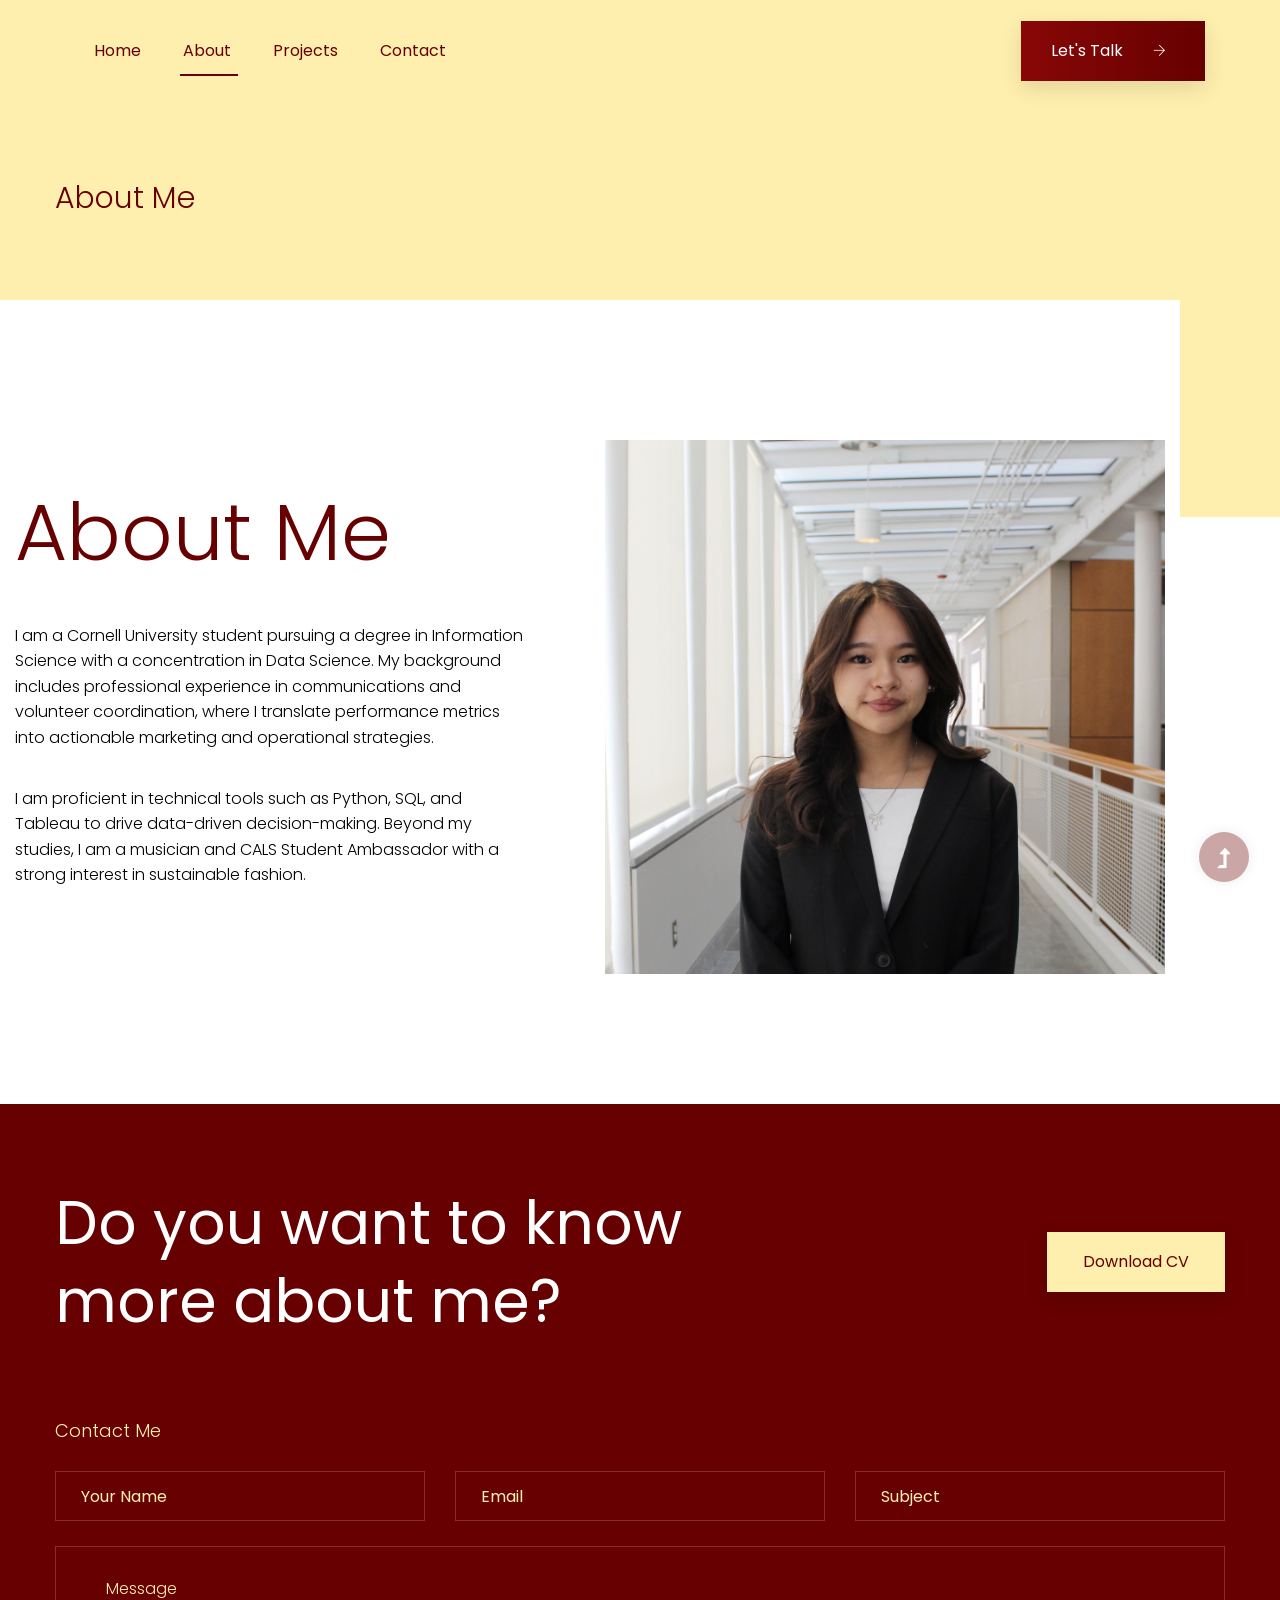
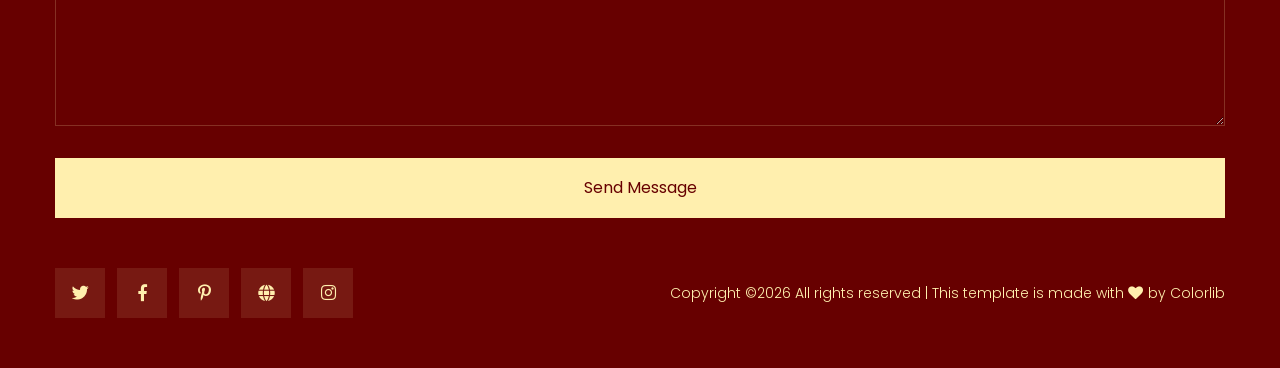
==== commit 709bcc23: "removelogo" ====
--- a/about.html
+++ b/about.html
@@ -44,10 +44,6 @@
             <div class="main-header header-sticky">
                 <div class="container-fluid">
                     <div class="menu-wrapper d-flex align-items-center justify-content-between">
-                        <!-- Logo -->
-                        <div class="logo">
-                            <a href="index.html"><img src="assets/img/logo/logo.png" alt=""></a>
-                        </div>
                         <!-- Main-menu -->
                         <div class="main-menu f-right d-none d-lg-block">
                             <nav>
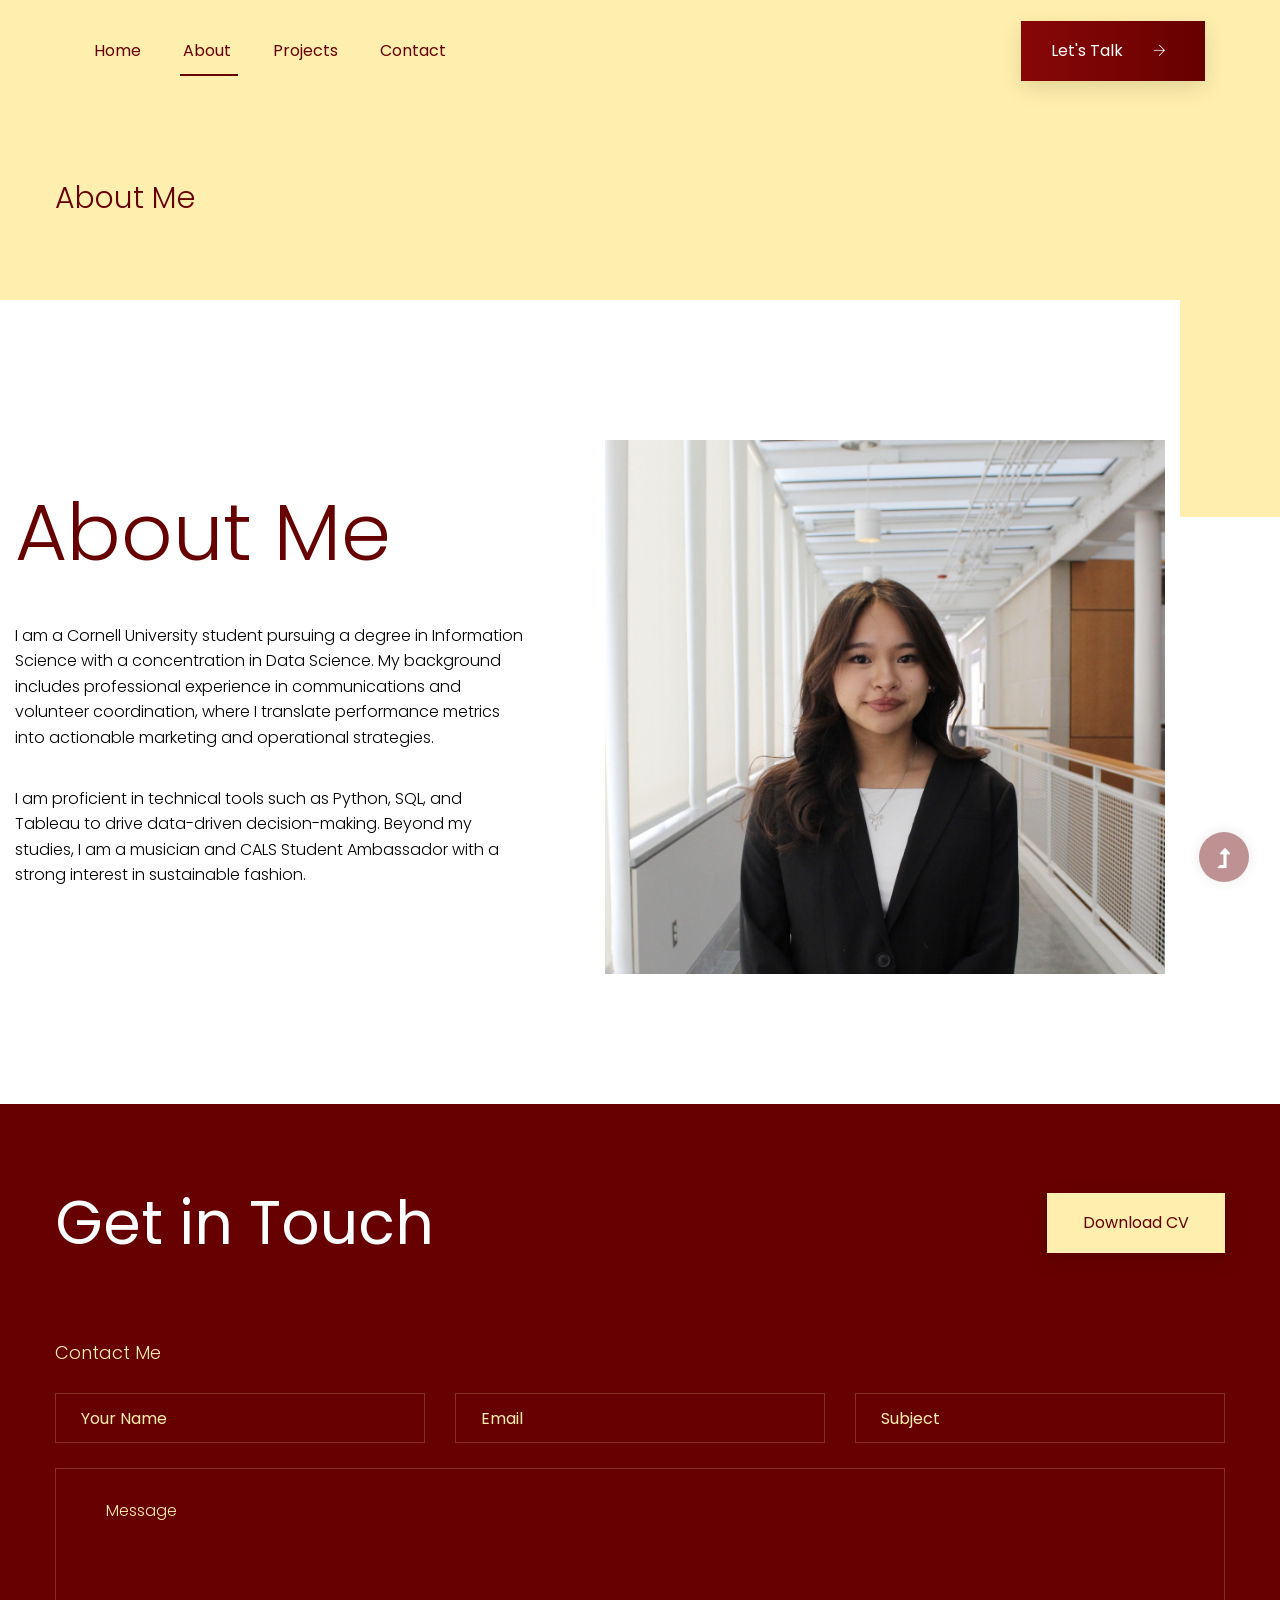
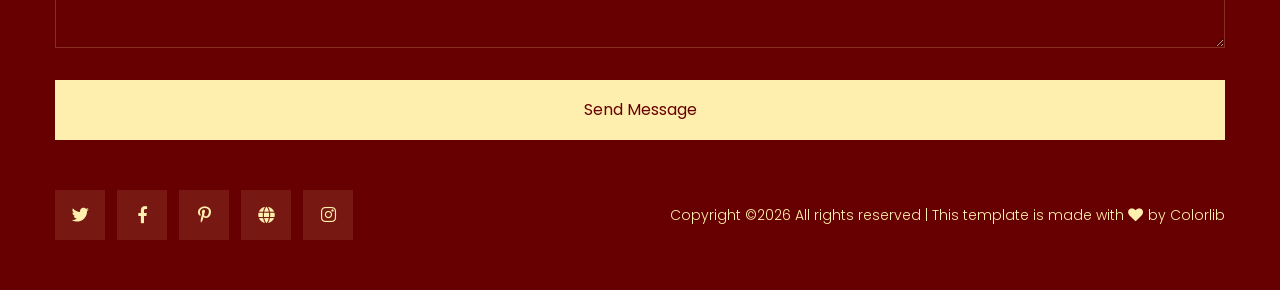
==== commit b096e70c: "contact" ====
--- a/about.html
+++ b/about.html
@@ -119,7 +119,7 @@
                             <div class="row align-items-center justify-content-between">
                                 <div class="col-xl-7 col-lg-9 col-md-8">
                                     <div class="wantToWork-caption wantToWork-caption2">
-                                        <h2>Do you want to know more about me?</h2>
+                                        <h2>Get in Touch</h2>
                                     </div>
                                 </div>
                                 <div class="col-xl-2 col-lg-3 col-md-4">
--- a/assets/css/style.css
+++ b/assets/css/style.css
@@ -4021,6 +4021,16 @@
   font-weight: 300;
   font-size: 16px;
   color: #fff;
+}
+
+.may-about .single-about .tittle-experience .workplace-name {
+  font-weight: 300;
+  font-size: 16px;
+  color: #fff;
+  display: block;
+  text-align: right;
+  margin-top: 0;
+  margin-bottom: 0;
 }
 
 /* line 34, C:/Users/HP/Desktop/jun-2020/283.Personal/assets/scss/_my-about.scss */
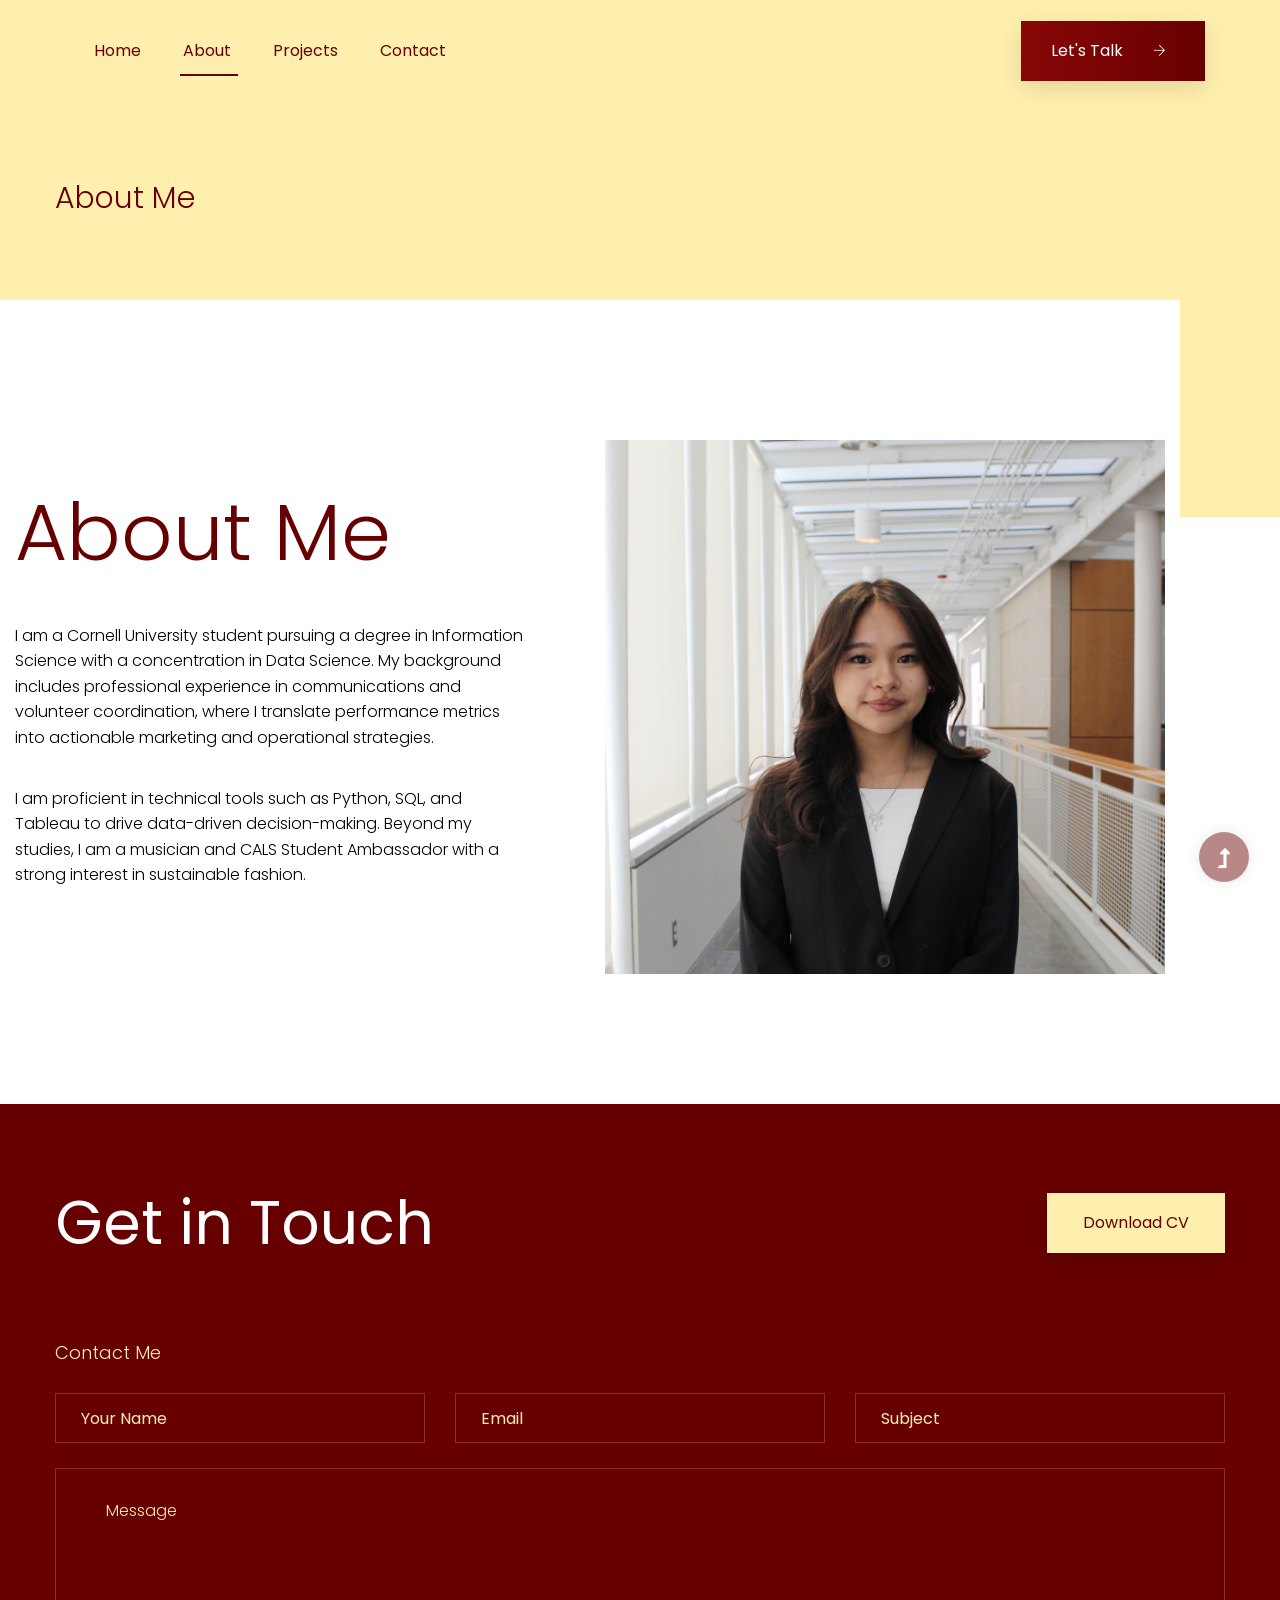
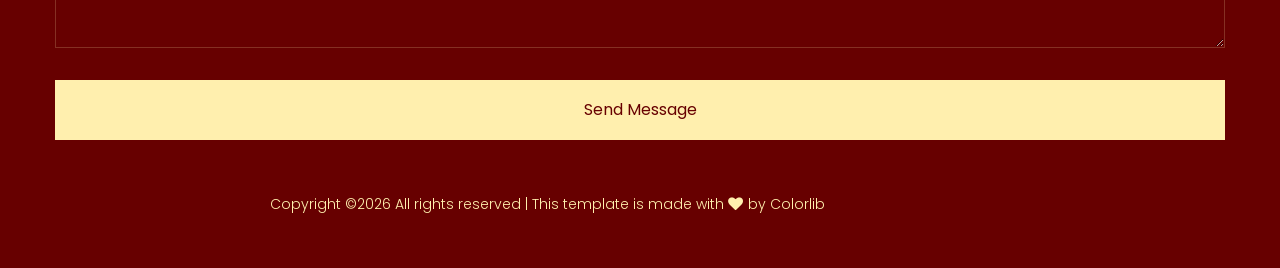
==== commit ab5b27cb: "updatedinfo" ====
--- a/about.html
+++ b/about.html
@@ -179,15 +179,6 @@
                 <div class="container">
                     <div class="footer-border">
                         <div class="row align-items-center">
-                            <div class="col-xl-4 col-lg-4">
-                                <div class="footer-social">
-                                    <a href="#"><i class="fab fa-twitter"></i></a>
-                                    <a href="https://bit.ly/sai4ull"><i class="fab fa-facebook-f"></i></a>
-                                    <a href="#"><i class="fab fa-pinterest-p"></i></a>
-                                    <a href="#"><i class="fas fa-globe"></i></a>
-                                    <a href="#"><i class="fab fa-instagram"></i></a>
-                                </div>
-                            </div>
                             <div class="col-xl-8 col-lg-8">
                                 <div class="footer-copy-right f-right">
                                     <p><!-- Link back to Colorlib can't be removed. Template is licensed under CC BY 3.0. -->
--- a/assets/css/style.css
+++ b/assets/css/style.css
@@ -4050,6 +4050,12 @@
 /* line 41, C:/Users/HP/Desktop/jun-2020/283.Personal/assets/scss/_my-about.scss */
 .may-about .single-about .experience-link a i {
   padding-left: 10px;
+}
+
+.may-about .single-about .experience-link p {
+  font-weight: 300;
+  font-size: 16px;
+  color: #fff;
 }
 
 /* line 2, C:/Users/HP/Desktop/jun-2020/283.Personal/assets/scss/_gallery.scss */
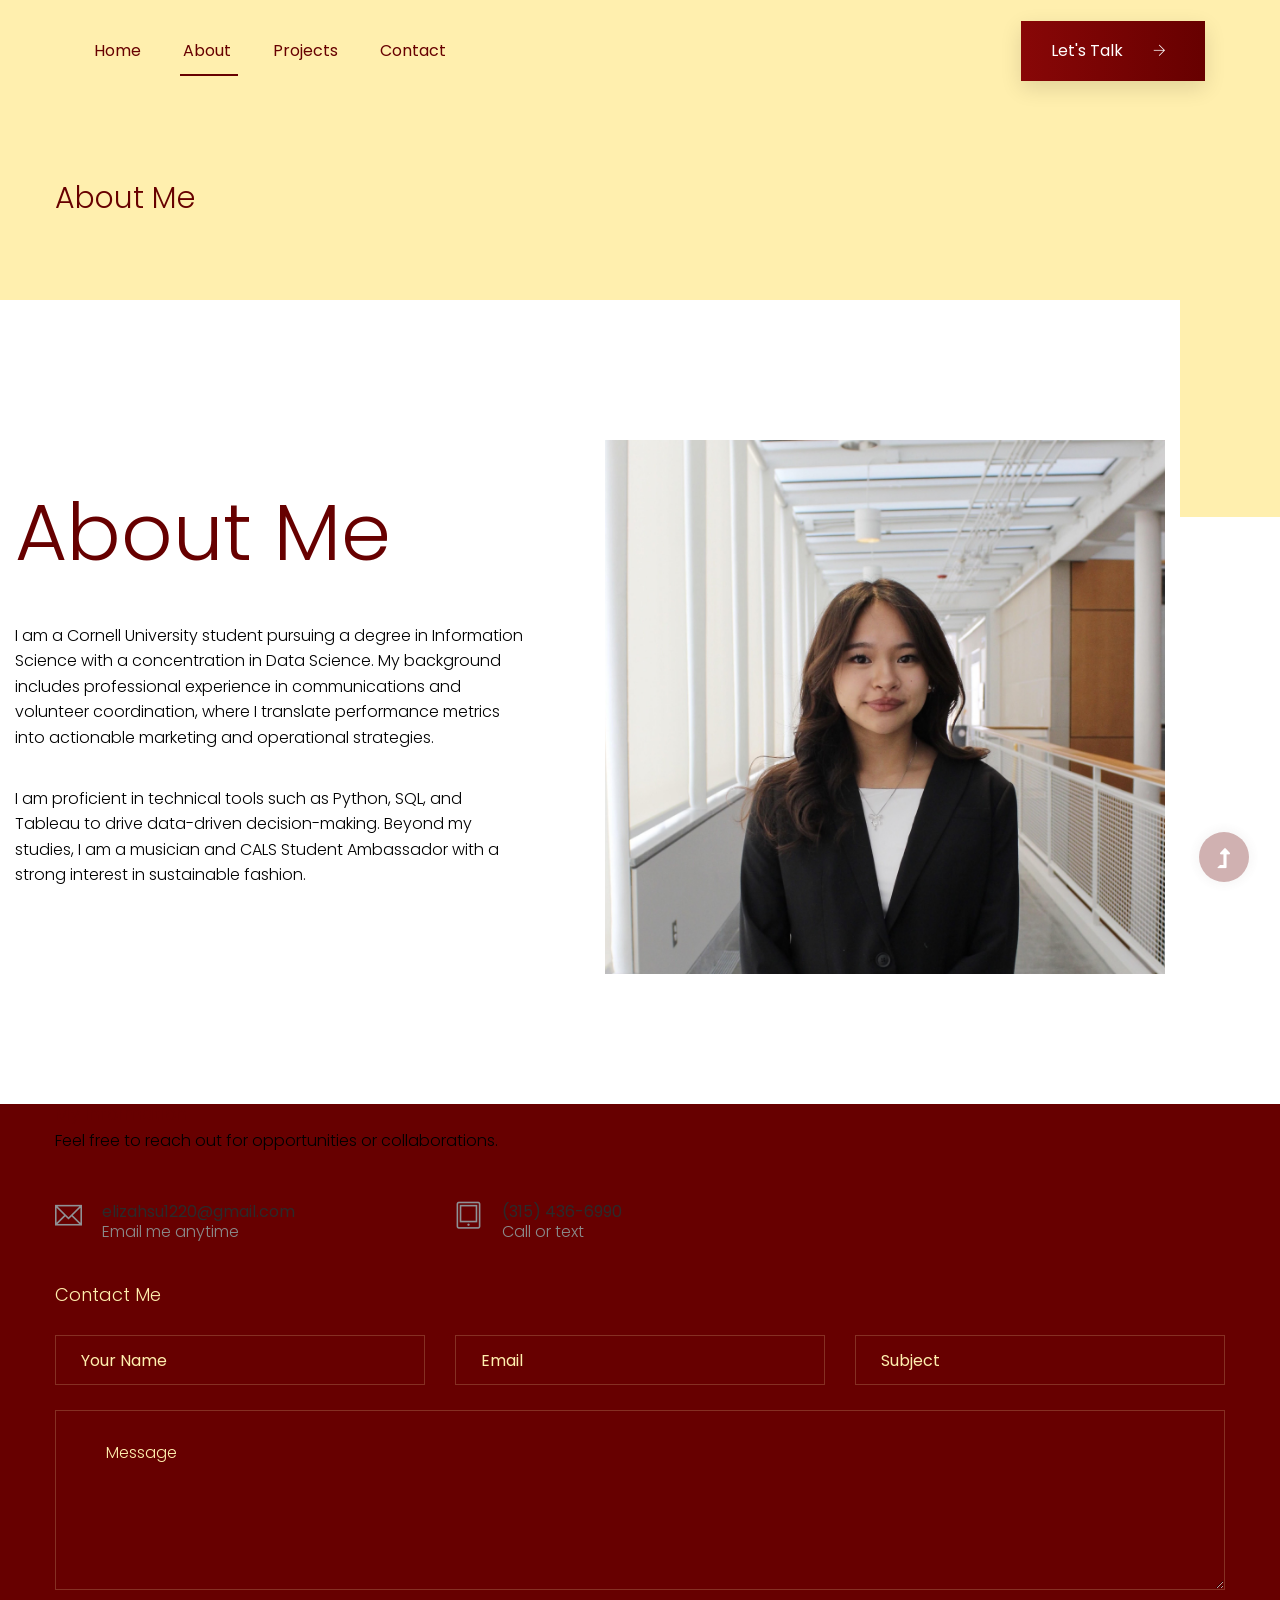
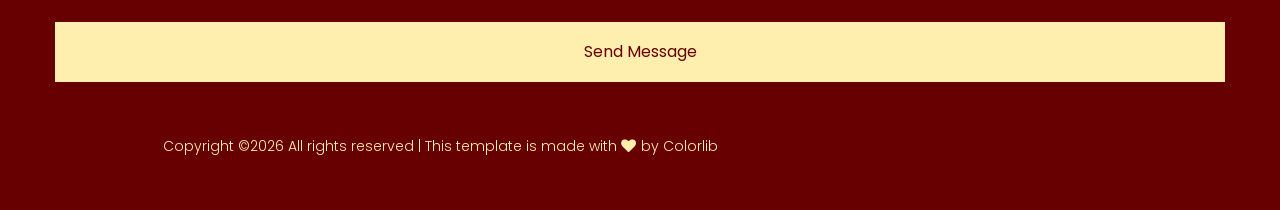
==== commit ca48ad9b: "plsss" ====
--- a/about.html
+++ b/about.html
@@ -115,15 +115,31 @@
                 <!-- Want To work -->
                 <section class="wantToWork-area ">
                     <div class="container">
-                        <div class="wants-wrapper w-padding2">
-                            <div class="row align-items-center justify-content-between">
-                                <div class="col-xl-7 col-lg-9 col-md-8">
-                                    <div class="wantToWork-caption wantToWork-caption2">
-                                        <h2>Get in Touch</h2>
-                                    </div>
-                                </div>
-                                <div class="col-xl-2 col-lg-3 col-md-4">
-                                    <a href="#" class="btn white-btn f-right sm-left">Download CV</a>
+                        <div class="row justify-content-start">
+                            <div class="col-lg-6 col-md-8">
+                                <div class="contact-caption mb-50">
+                                    <h3>My Information</h3>
+                                    <p>Feel free to reach out for opportunities or collaborations.</p>
+                                </div>
+                            </div>
+                        </div>
+                        <div class="row justify-content-start">
+                            <div class="col-lg-4 col-md-6">
+                                <div class="media contact-info">
+                                    <span class="contact-info__icon"><i class="ti-email"></i></span>
+                                    <div class="media-body">
+                                        <h3>elizahsu1220@gmail.com</h3>
+                                        <p>Email me anytime</p>
+                                    </div>
+                                </div>
+                            </div>
+                            <div class="col-lg-4 col-md-6">
+                                <div class="media contact-info">
+                                    <span class="contact-info__icon"><i class="ti-tablet"></i></span>
+                                    <div class="media-body">
+                                        <h3>(315) 436-6990</h3>
+                                        <p>Call or text</p>
+                                    </div>
                                 </div>
                             </div>
                         </div>
@@ -180,7 +196,7 @@
                     <div class="footer-border">
                         <div class="row align-items-center">
                             <div class="col-xl-8 col-lg-8">
-                                <div class="footer-copy-right f-right">
+                                <div class="footer-copy-right text-center">
                                     <p><!-- Link back to Colorlib can't be removed. Template is licensed under CC BY 3.0. -->
   Copyright &copy;<script>document.write(new Date().getFullYear());</script> All rights reserved | This template is made with <i class="fa fa-heart" aria-hidden="true"></i> by <a href="https://colorlib.com" target="_blank">Colorlib</a>
   <!-- Link back to Colorlib can't be removed. Template is licensed under CC BY 3.0. --></p>
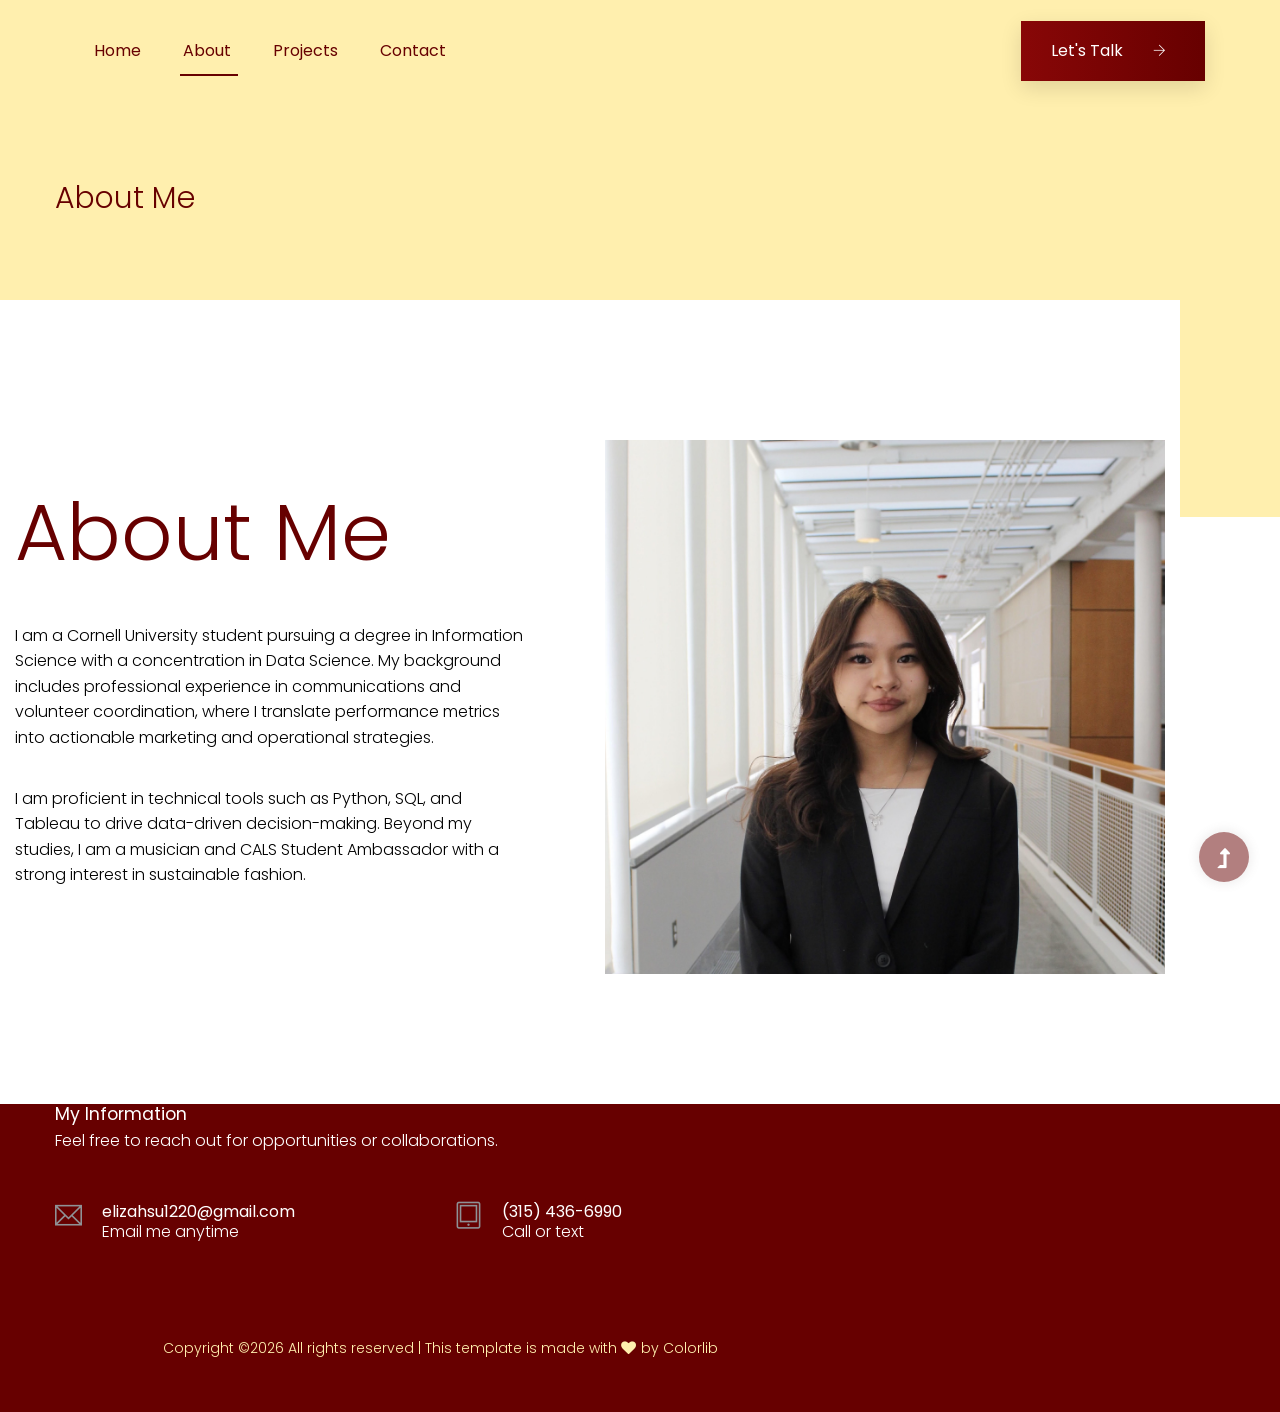
==== commit 9ab55d1a: "pleaseeeee" ====
--- a/about.html
+++ b/about.html
@@ -146,49 +146,6 @@
                     </div>
                 </section>
                 <!-- Want To work End -->
-                <div class="container">
-                    <div class="row">
-                        <div class="col-lg-12">
-                            <!-- contact-form -->
-                            <div id="contact" class="form-wrapper">
-                                <div class="row ">
-                                    <div class="col-xl-12">
-                                        <div class="small-tittle mb-30">
-                                            <h4>Contact Me</h4>
-                                        </div>
-                                    </div>
-                                </div>
-                                <form id="contact-form" action="#" method="POST">
-                                    <div class="row">
-                                        <div class="col-lg-4 col-md-6">
-                                            <div class="form-box user-icon mb-25">
-                                                <input type="text" name="name" placeholder="Your name">
-                                            </div>
-                                        </div>
-                                        <div class="col-lg-4 col-md-6">
-                                            <div class="form-box email-icon mb-25">
-                                                <input type="text" name="email" placeholder="Email">
-                                            </div>
-                                        </div>
-                                        <div class="col-lg-4 col-md-6">
-                                            <div class="form-box email-icon mb-25">
-                                                <input type="text" name="email" placeholder="Subject">
-                                            </div>
-                                        </div>
-                                        <div class="col-lg-12">
-                                            <div class="form-box message-icon mb-25">
-                                                <textarea name="message" id="message" placeholder="Message"></textarea>
-                                            </div>
-                                            <div class="submit-info">
-                                                <button class="submit-btn2" type="submit">Send Message</button>
-                                            </div>
-                                        </div>
-                                    </div>
-                                </form> 
-                            </div>
-                        </div>
-                    </div>
-                </div>
             </div>
             <!-- footer-bottom area -->
             <div class="footer-bottom-area">
--- a/assets/css/style.css
+++ b/assets/css/style.css
@@ -6163,7 +6163,16 @@
 
 /* line 36, C:/Users/HP/Desktop/jun-2020/283.Personal/assets/scss/_contact.scss */
 .contact-info .media-body p {
-  color: #8a8a8a;
+  color: #fff;
+}
+
+.contact-info .media-body h3 {
+  color: #fff;
+}
+
+.contact-caption h3,
+.contact-caption p {
+  color: #fff;
 }
 
 /*=================== contact banner end ====================*/
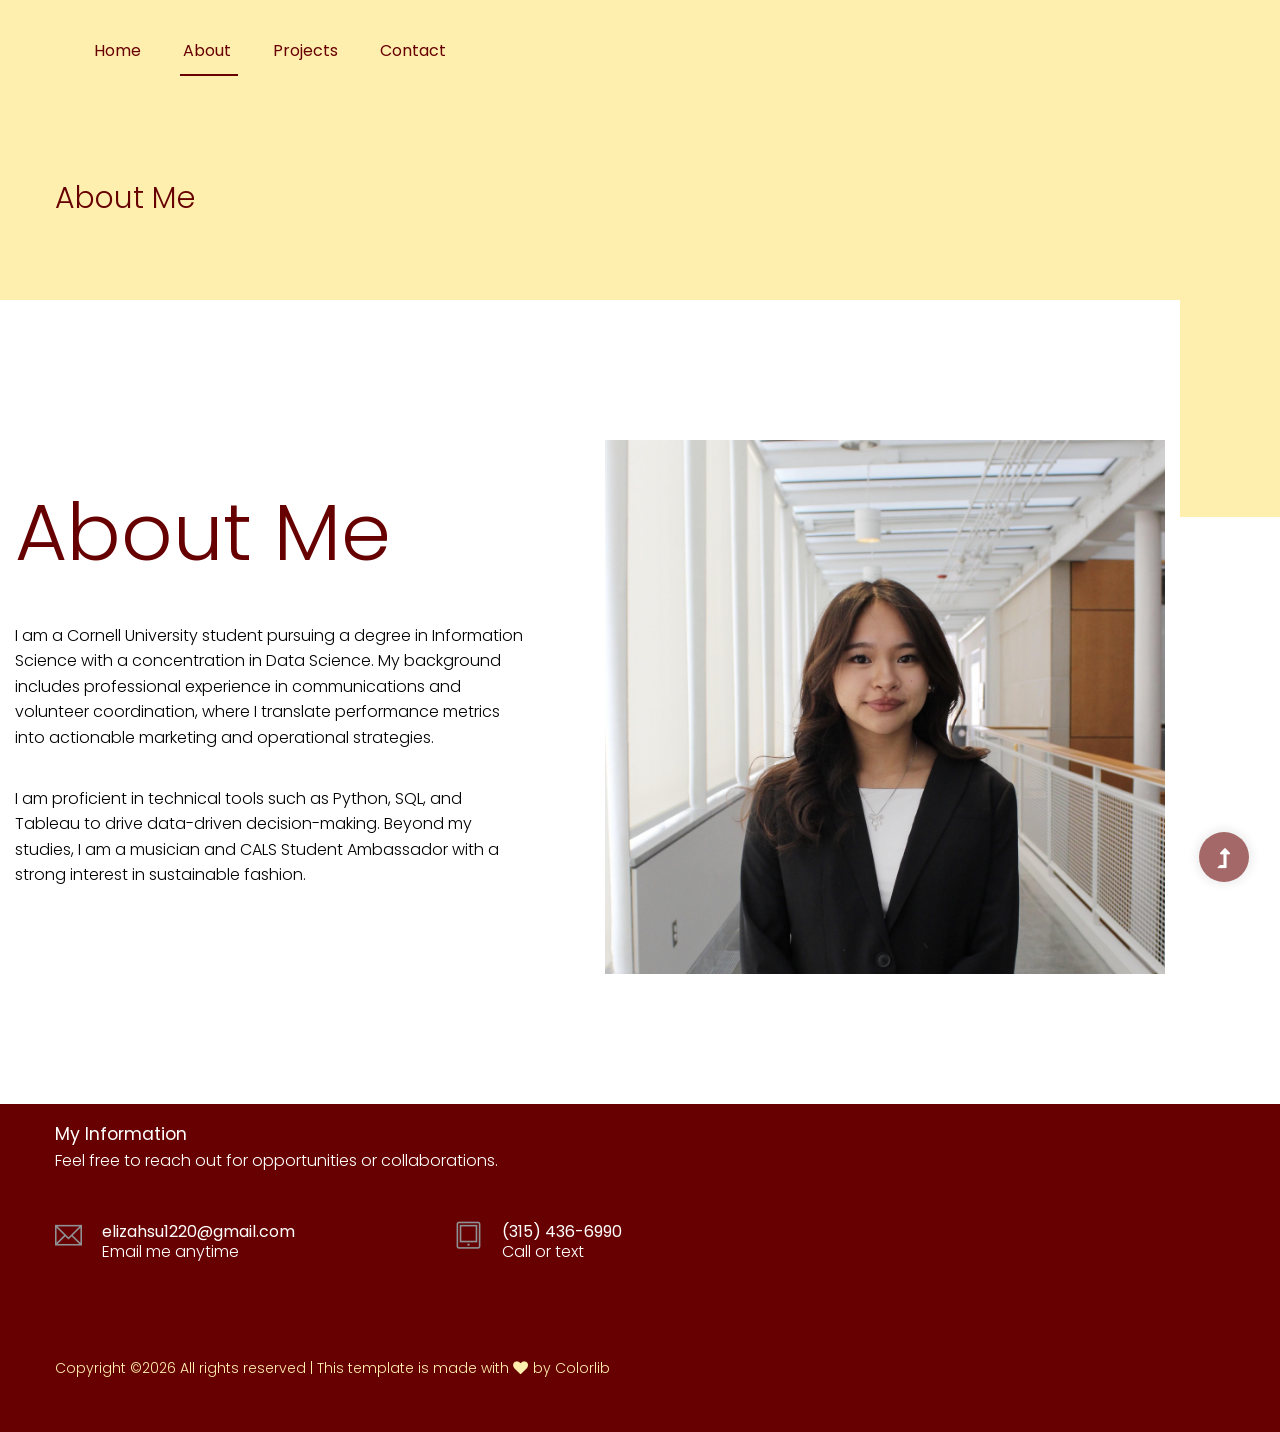
==== commit a008f14c: "letssee" ====
--- a/about.html
+++ b/about.html
@@ -55,10 +55,6 @@
                                 </ul>
                             </nav>
                         </div>          
-                        <!-- Header-btn -->
-                        <div class="header-info-right d-none d-lg-block">
-                            <a href="#contact" class="btn header-btn">Let's Talk <i class="ti-arrow-right"></i></a>
-                        </div>
                         <!-- Mobile Menu -->
                         <div class="col-12">
                             <div class="mobile_menu d-block d-lg-none"></div>
@@ -153,7 +149,7 @@
                     <div class="footer-border">
                         <div class="row align-items-center">
                             <div class="col-xl-8 col-lg-8">
-                                <div class="footer-copy-right text-center">
+                                <div class="footer-copy-right text-left">
                                     <p><!-- Link back to Colorlib can't be removed. Template is licensed under CC BY 3.0. -->
   Copyright &copy;<script>document.write(new Date().getFullYear());</script> All rights reserved | This template is made with <i class="fa fa-heart" aria-hidden="true"></i> by <a href="https://colorlib.com" target="_blank">Colorlib</a>
   <!-- Link back to Colorlib can't be removed. Template is licensed under CC BY 3.0. --></p>
--- a/assets/css/style.css
+++ b/assets/css/style.css
@@ -2675,27 +2675,27 @@
 
 /* line 763, C:/Users/HP/Desktop/jun-2020/283.Personal/assets/scss/_common.scss */
 .pt-top {
-  padding-top: 160px;
+  padding-top: 90px;
 }
 
 @media only screen and (min-width: 768px) and (max-width: 991px) {
   /* line 763, C:/Users/HP/Desktop/jun-2020/283.Personal/assets/scss/_common.scss */
   .pt-top {
-    padding-top: 70px;
+    padding-top: 60px;
   }
 }
 
 @media only screen and (min-width: 576px) and (max-width: 767px) {
   /* line 763, C:/Users/HP/Desktop/jun-2020/283.Personal/assets/scss/_common.scss */
   .pt-top {
-    padding-top: 70px;
+    padding-top: 60px;
   }
 }
 
 @media (max-width: 575px) {
   /* line 763, C:/Users/HP/Desktop/jun-2020/283.Personal/assets/scss/_common.scss */
   .pt-top {
-    padding-top: 70px;
+    padding-top: 60px;
   }
 }
 
@@ -6168,6 +6168,10 @@
 
 .contact-info .media-body h3 {
   color: #fff;
+}
+
+.contact-caption {
+  margin-top: 20px;
 }
 
 .contact-caption h3,
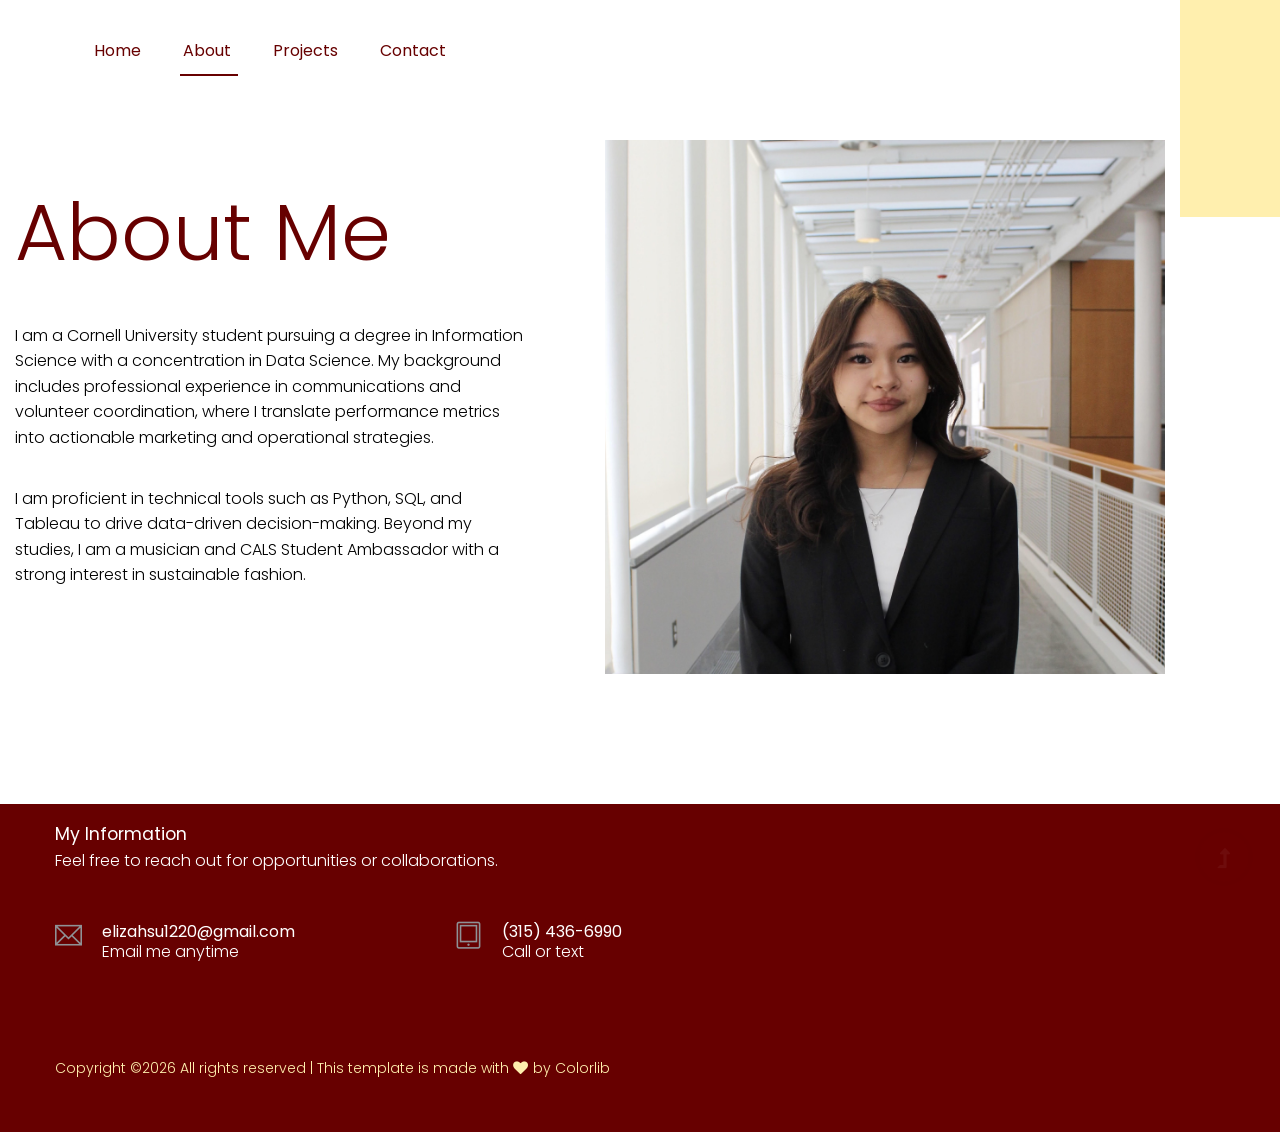
==== commit fdbbdf81: "last" ====
--- a/about.html
+++ b/about.html
@@ -66,20 +66,6 @@
         <!-- Header End -->
     </header>
     <main>
-        <!--? Hero Area Start-->
-        <div class="hero-area2 d-flex align-items-center">
-            <div class="container">
-                <div class="row ">
-                    <div class="col-xl-12">
-                        <!-- Hero Caption -->
-                        <div class="hero-cap pt-100">
-                            <h2>About Me</h2>
-                        </div>
-                    </div>
-                </div>
-            </div>
-        </div>
-        <!--Hero Area End-->
         <!--? About 1 Start-->
         <section class="about-area section-padding40">
         <div class="container">
--- a/assets/css/style.css
+++ b/assets/css/style.css
@@ -3266,6 +3266,16 @@
   text-transform: capitalize;
 }
 
+.contact-page .header-area .menu-wrapper .main-menu ul li a,
+.contact-page .header-area .menu-wrapper .main-menu ul li a:hover,
+.contact-page .header-area .menu-wrapper .main-menu ul li.active::before {
+  color: #fff !important;
+}
+
+.contact-page .header-area .menu-wrapper .main-menu ul li.active::before {
+  background: #fff;
+}
+
 @media only screen and (min-width: 992px) and (max-width: 1199px) {
   /* line 54, C:/Users/HP/Desktop/jun-2020/283.Personal/assets/scss/_headerMenu.scss */
   .header-area .menu-wrapper .main-menu ul li a {
@@ -3682,6 +3692,35 @@
   .hero-area2 .hero-cap h2 {
     font-size: 32px;
   }
+}
+
+.portfolio-page .hero-area2 {
+  height: 240px;
+}
+
+@media only screen and (min-width: 576px) and (max-width: 767px) {
+  .portfolio-page .hero-area2 {
+    min-height: 240px;
+  }
+}
+
+@media (max-width: 575px) {
+  .portfolio-page .hero-area2 {
+    min-height: 240px;
+  }
+}
+
+.portfolio-page .our-services {
+  padding-top: 100px;
+  padding-bottom: 40px;
+}
+
+.portfolio-page .our-services .section-tittle {
+  text-align: left;
+}
+
+.portfolio-page .our-services .row {
+  justify-content: flex-start;
 }
 
 /* line 1, C:/Users/HP/Desktop/jun-2020/283.Personal/assets/scss/_about.scss */
@@ -4052,10 +4091,14 @@
   padding-left: 10px;
 }
 
+.may-about .single-about .experience-link,
 .may-about .single-about .experience-link p {
   font-weight: 300;
   font-size: 16px;
   color: #fff;
+  text-align: right;
+  margin-top: 0;
+  margin-bottom: 0;
 }
 
 /* line 2, C:/Users/HP/Desktop/jun-2020/283.Personal/assets/scss/_gallery.scss */
@@ -4200,6 +4243,11 @@
   -moz-transition: 0.4s;
   -o-transition: 0.4s;
   transition: 0.4s;
+}
+
+.portfolio-page .our-services .single-services {
+  border: 1px solid rgba(103, 0, 0, 0.12);
+  box-shadow: 0 10px 20px rgba(0, 0, 0, 0.05);
 }
 
 @media only screen and (min-width: 768px) and (max-width: 991px) {
